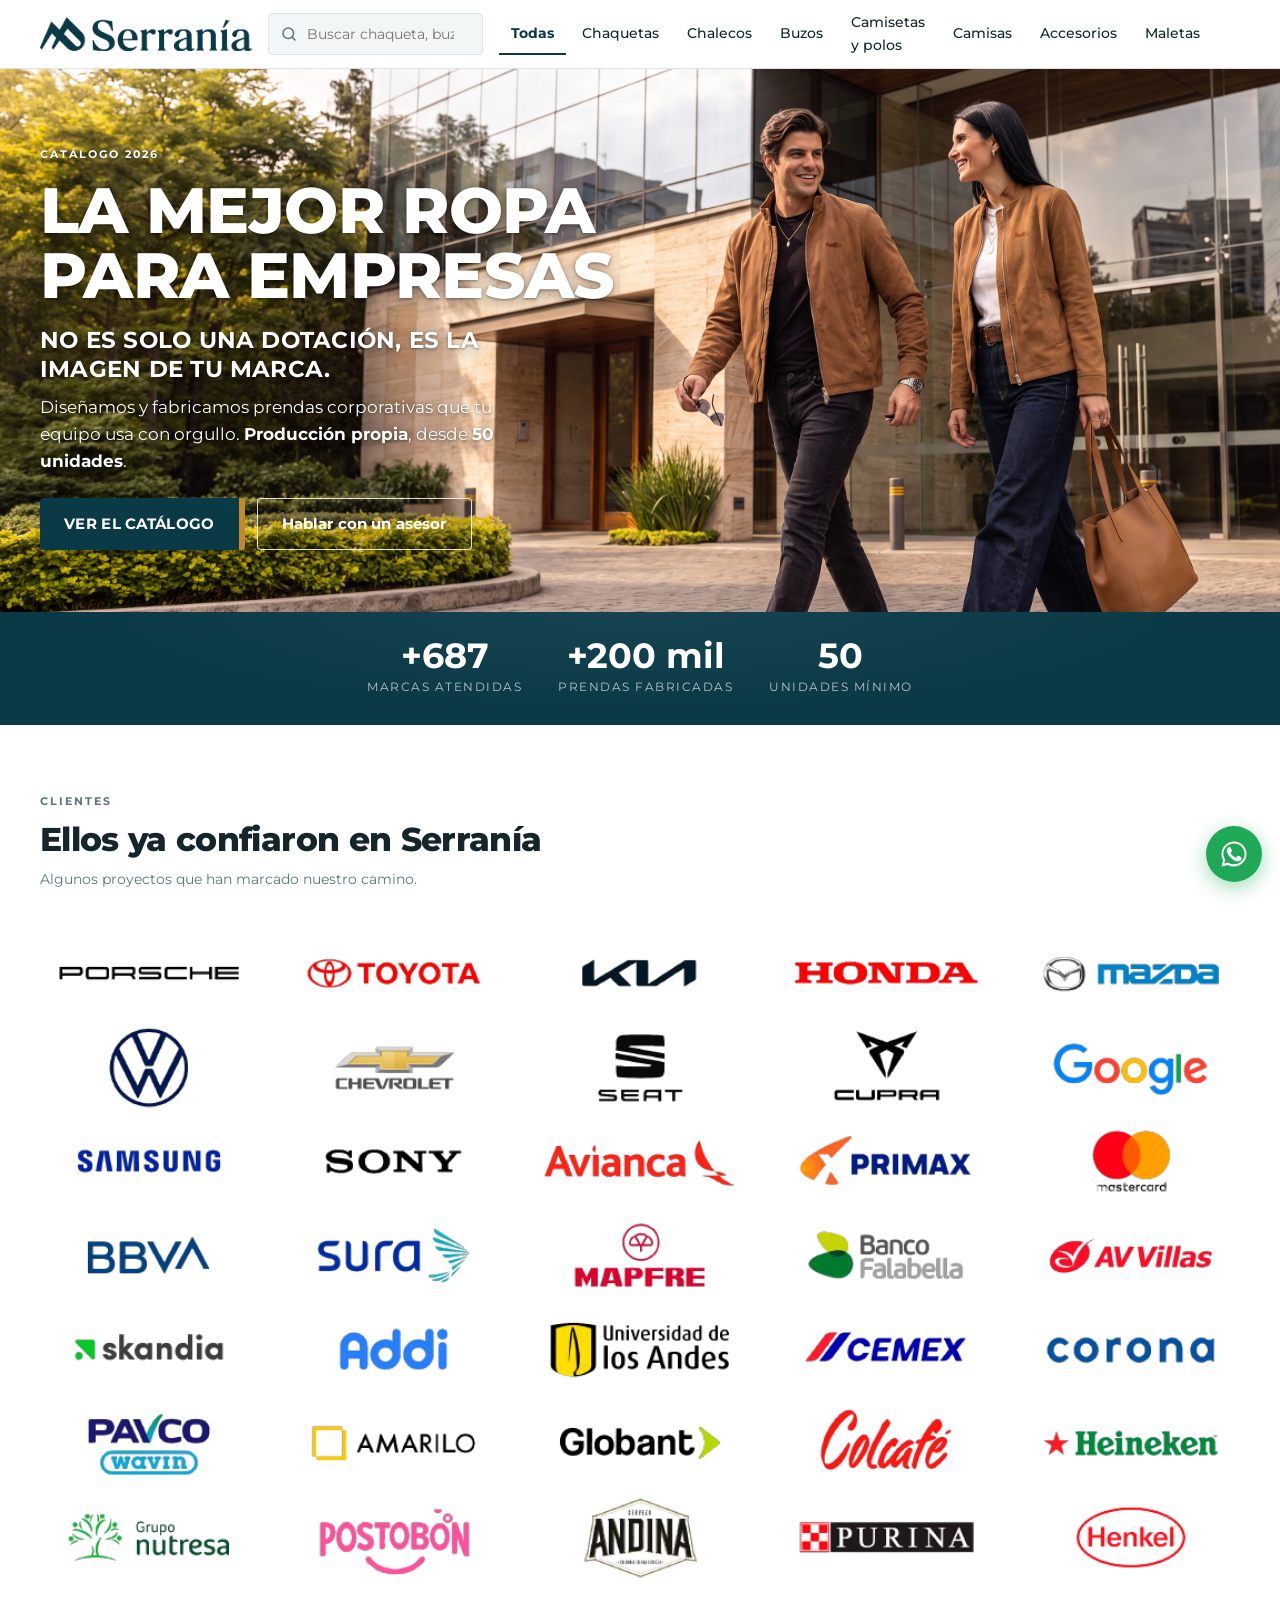
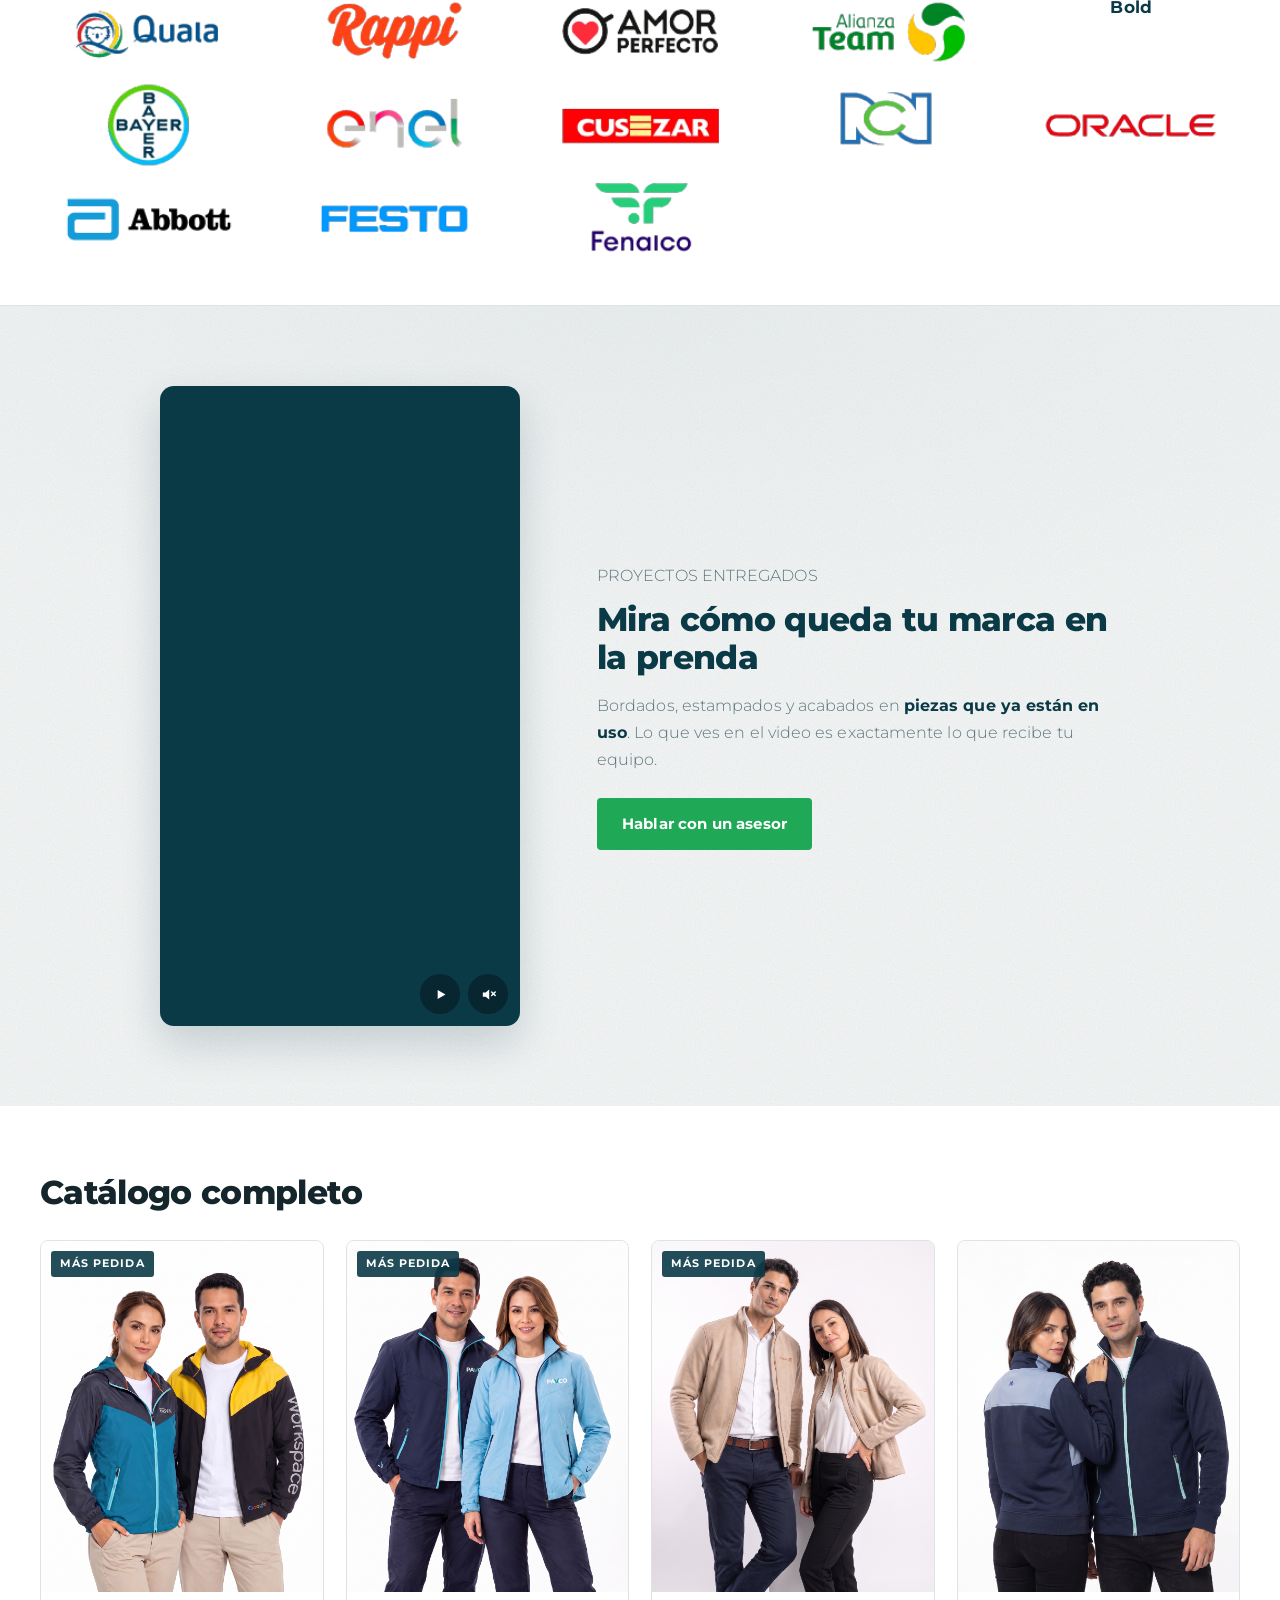
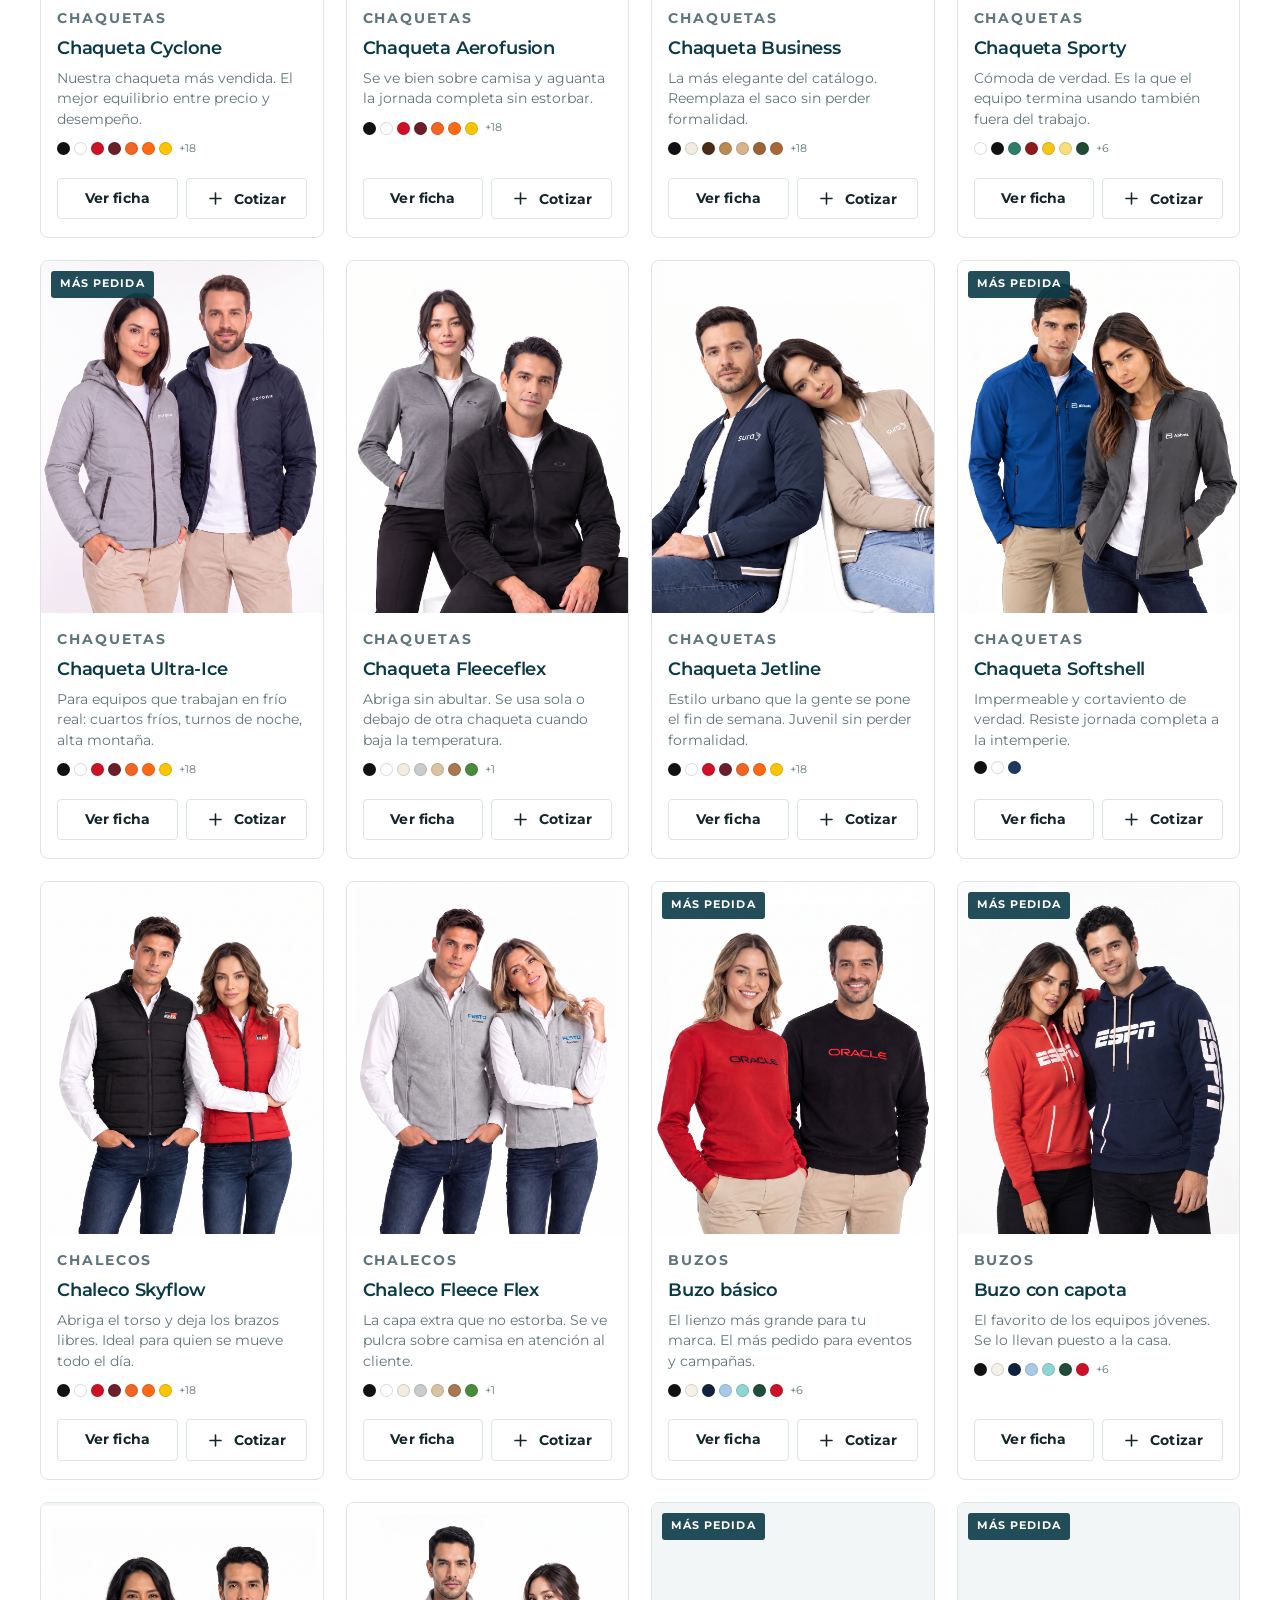
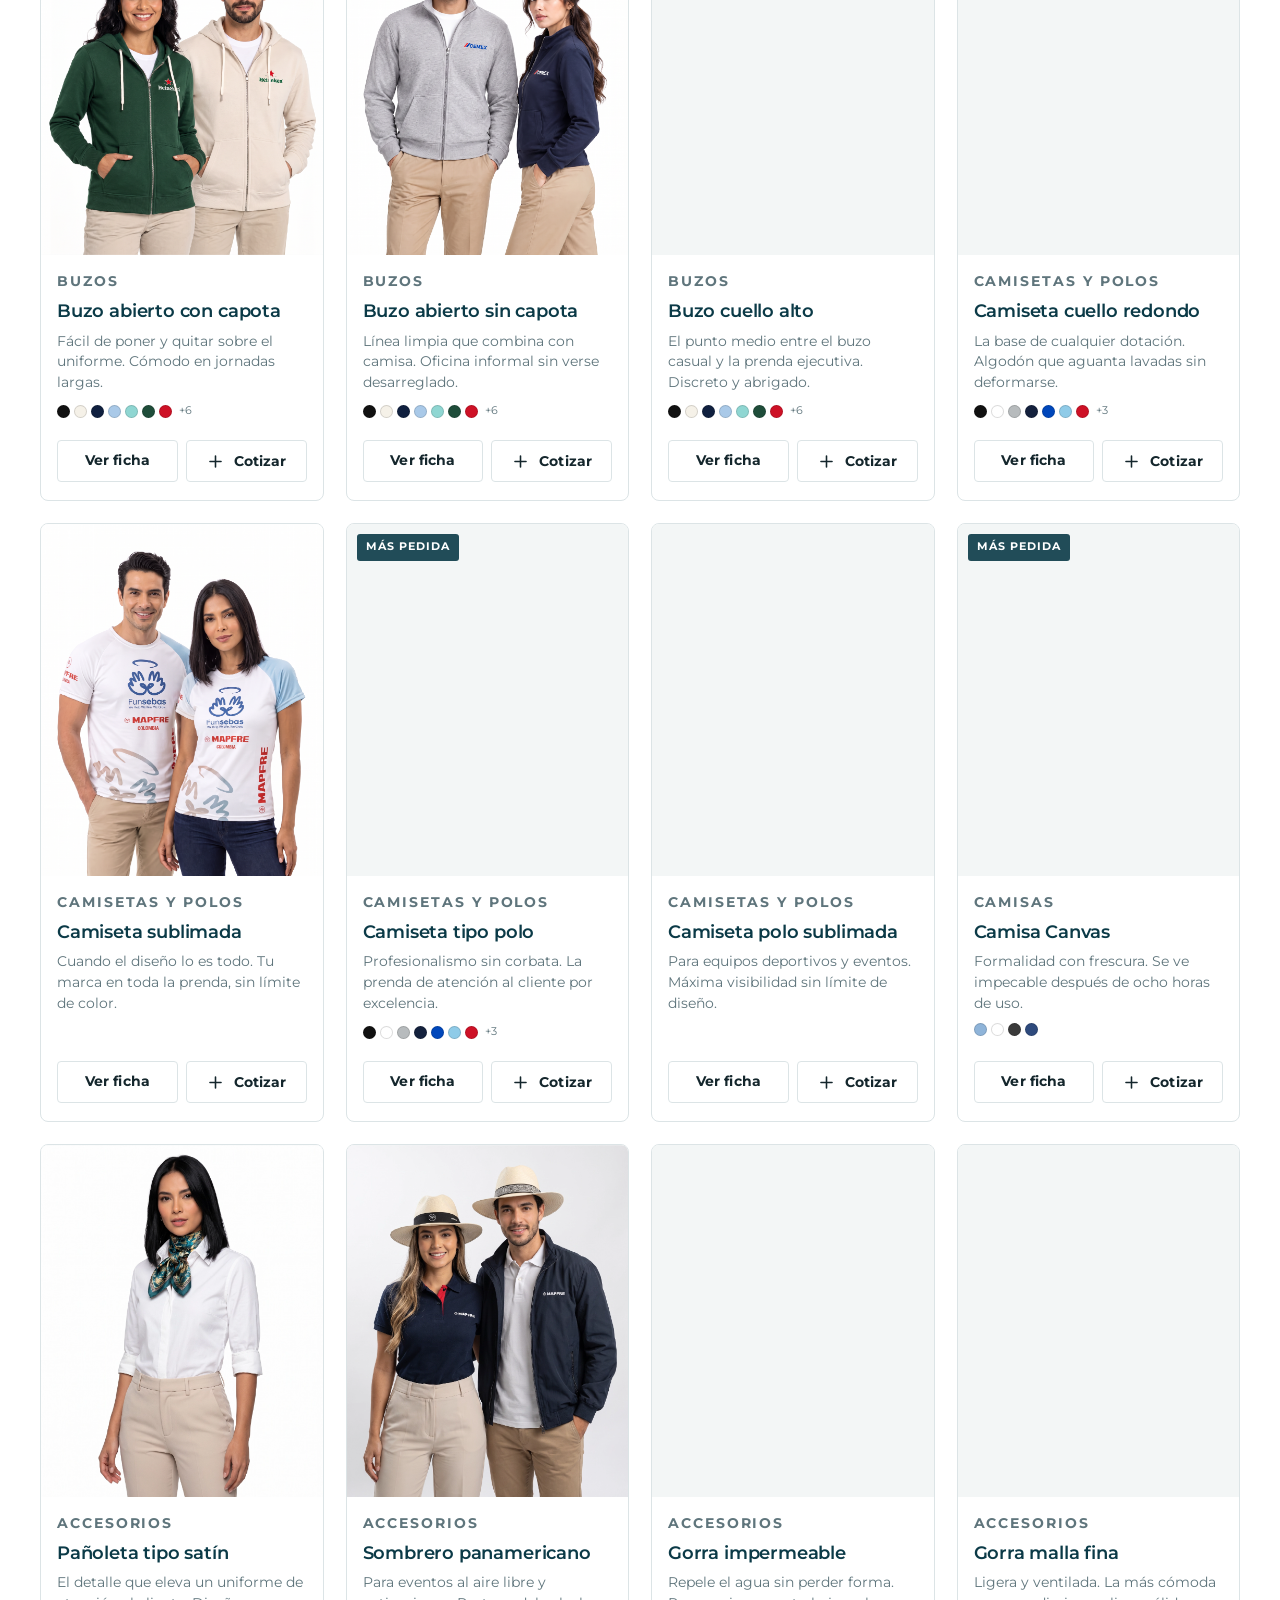
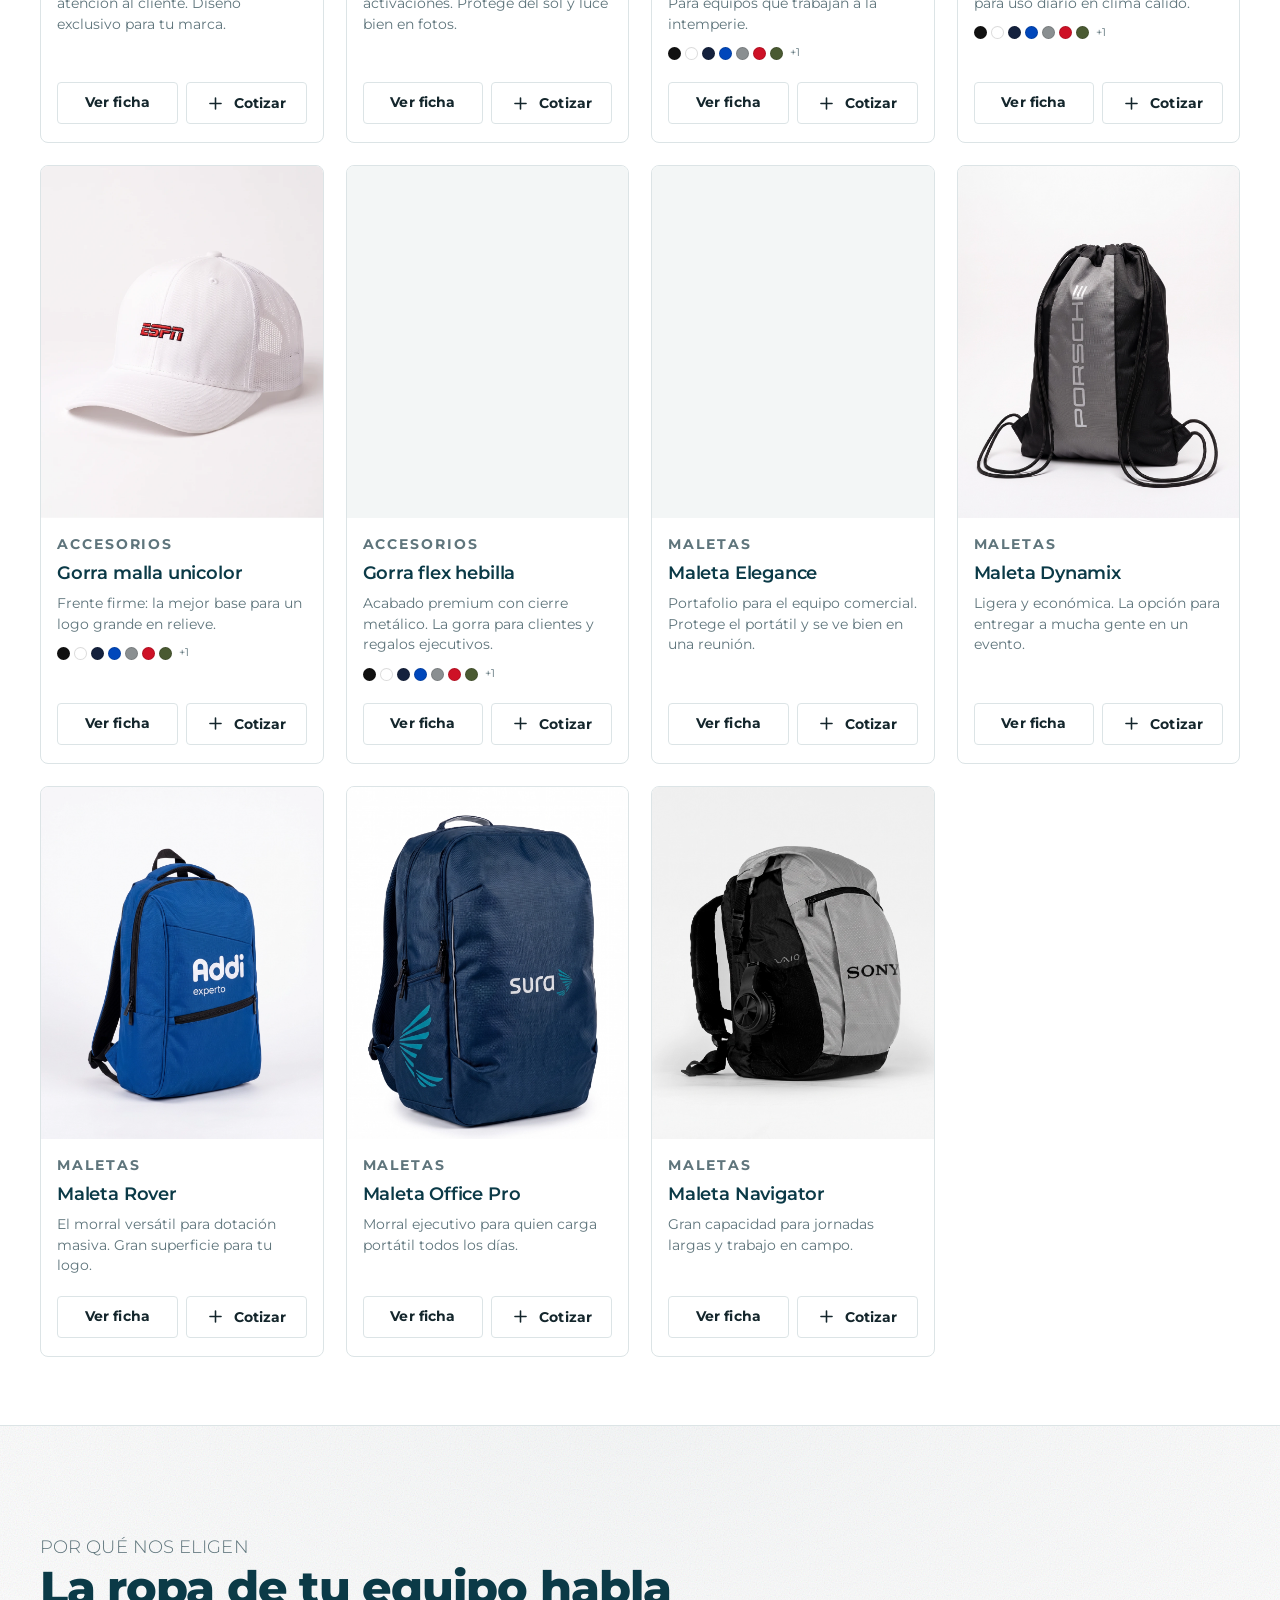
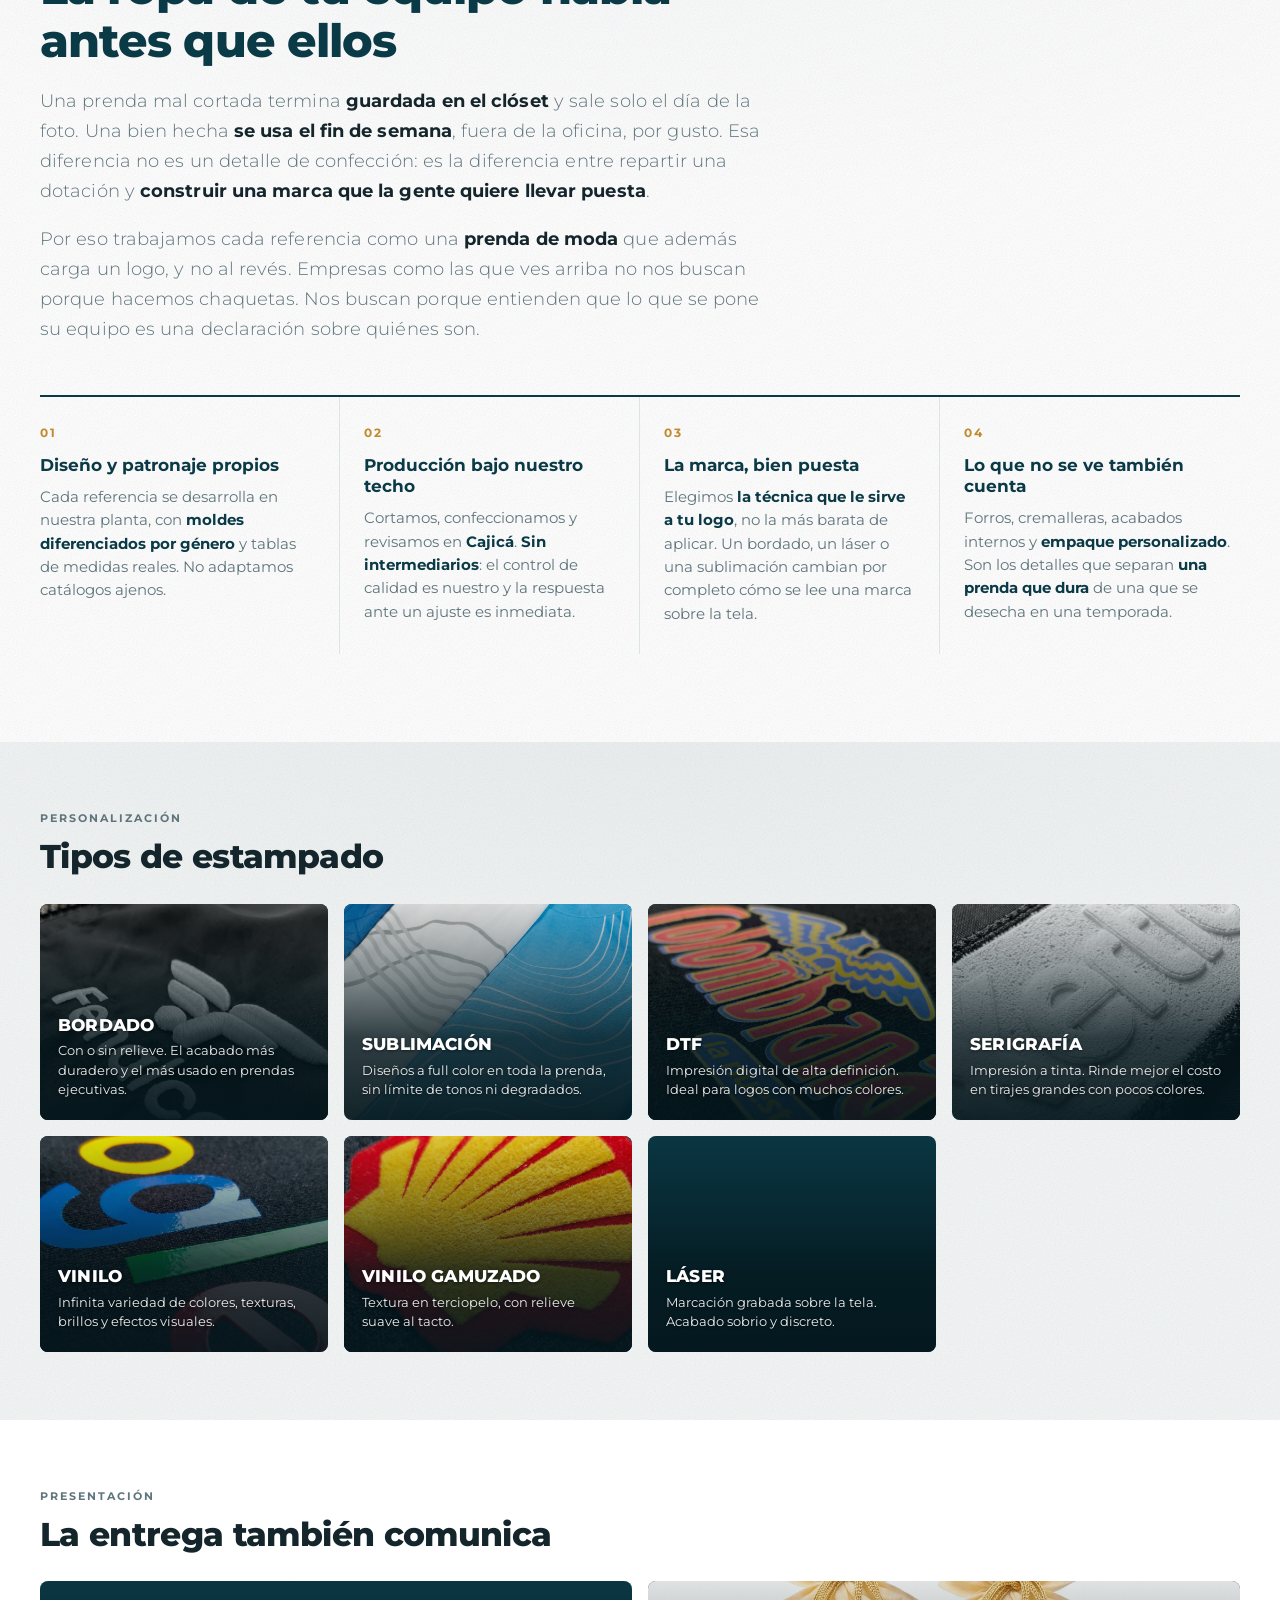
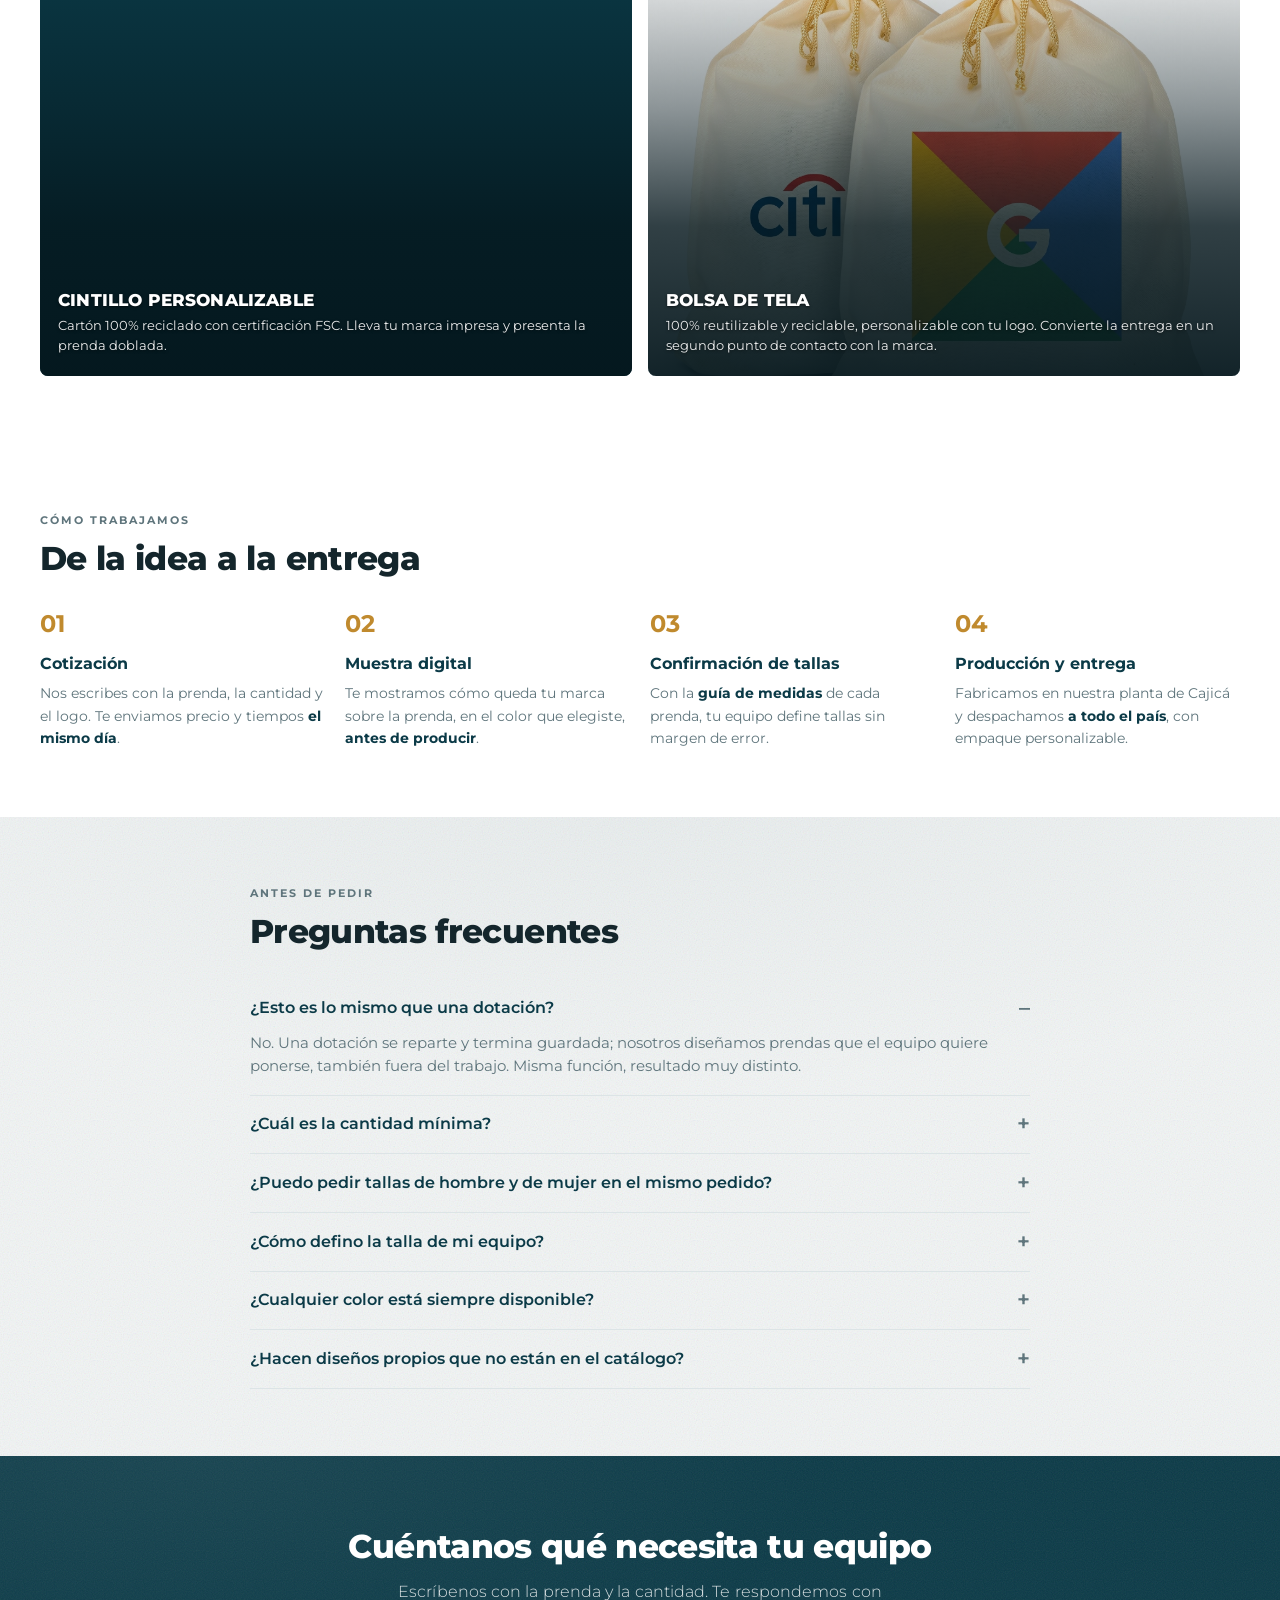
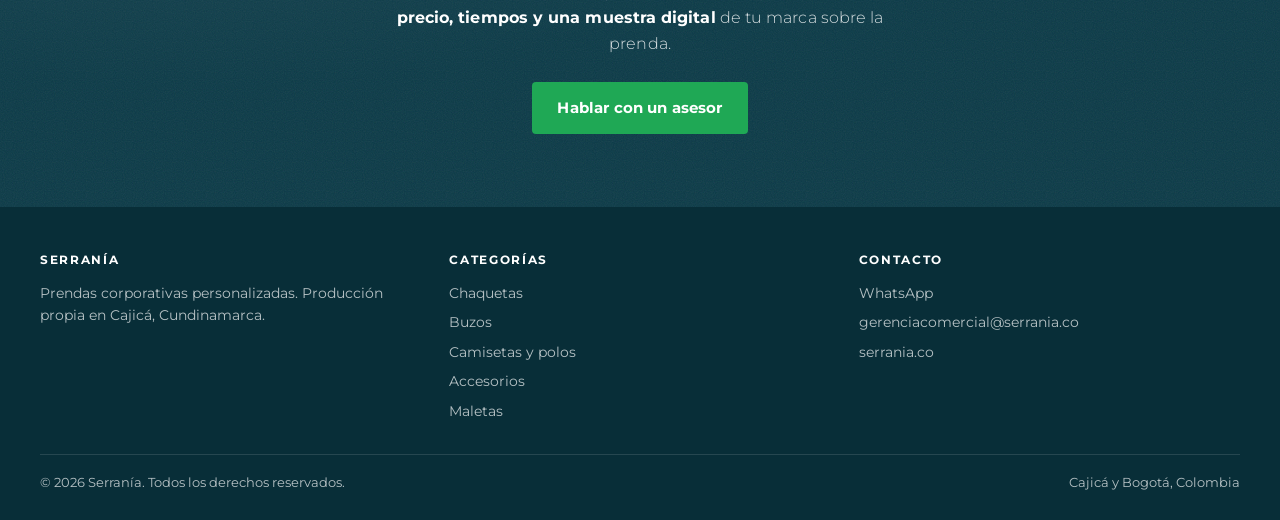
==== index.html @ 352502e7 "Update index.html" ====
<!DOCTYPE html>
<html lang="es-CO">
<head>
<meta charset="utf-8">
<meta name="viewport" content="width=device-width, initial-scale=1">
<title>Ropa corporativa y dotación empresarial personalizada | Serranía</title>
<meta name="description" content="Fabricamos chaquetas, buzos, camisetas, camisas y accesorios corporativos personalizados con el logo de tu empresa. Desde 50 unidades. Bogotá y Cajicá, Colombia.">
<link rel="canonical" href="https://serrania.co/">

<meta property="og:type" content="website">
<meta property="og:title" content="Prendas corporativas personalizadas | Serranía">
<meta property="og:description" content="Chaquetas, buzos, camisetas y accesorios con tu logo. Desde 50 unidades.">
<meta property="og:locale" content="es_CO">
<meta property="og:url" content="https://serrania.co/">

<meta name="theme-color" content="#0B3A47">
<link rel="preload" href="css/estilos.css" as="style">
<link rel="stylesheet" href="css/estilos.css">
</head>
<body>

<a href="#catalogo" class="solo-lectores">Saltar al catálogo</a>

<!-- ================= CABECERA ================= -->
<header class="cabecera">
  <div class="contenedor cabecera-fila">
    <a class="logo" href="https://serrania.co/pages/prendas-personalizadas-para-empresas" aria-label="Serranía, inicio">
      <img src="img/logo.png" alt="Serranía" width="100" height="34">
    </a>

    <div class="buscador">
      <svg viewBox="0 0 24 24" fill="none" stroke="currentColor" stroke-width="2" stroke-linecap="round" aria-hidden="true"><circle cx="11" cy="11" r="7"/><path d="m20 20-3.5-3.5"/></svg>
      <label for="buscar" class="solo-lectores">Buscar una prenda</label>
      <input type="search" id="buscar" placeholder="Buscar chaqueta, buzo, gorra…" autocomplete="off">
      <div class="sugerencias oculto" id="sugerencias" role="listbox"></div>
    </div>

    <nav class="nav" id="nav" aria-label="Categorías"></nav>

    <div class="acciones">
      <button type="button" class="btn-icono btn-menu" id="btn-menu" aria-label="Abrir menú" aria-expanded="false">
        <svg viewBox="0 0 24 24" fill="none" stroke="currentColor" stroke-width="2" stroke-linecap="round" aria-hidden="true"><path d="M4 7h16M4 12h16M4 17h16"/></svg>
      </button>
    </div>
  </div>
</header>

<!-- ================= PORTADA ================= -->
<!-- La foto se muestra completa (sin recorte ni degradado) y el texto va encima.
     Computador: img/hero.jpg (horizontal)  ·  Celular: img/hero-movil.jpg (vertical) -->
<section class="portada">
  <div class="portada-marco">
    <picture class="portada-fondo">
      <source media="(min-width: 760px)" srcset="img/hero.jpg" width="1920" height="1080">
      <img src="img/hero-movil.jpg" alt="Equipo usando chaquetas corporativas Serranía" width="900" height="1200" fetchpriority="high" onerror="this.style.visibility='hidden'">
    </picture>

    <div class="portada-capa">
      <div class="contenedor portada-texto">
        <p class="rotulo">Catálogo 2026</p>
        <h1 class="display">La mejor ropa<br>para empresas</h1>
        <p class="portada-gancho">No es solo una dotación, es la imagen de tu marca.</p>
        <p>Diseñamos y fabricamos prendas corporativas que tu equipo usa con orgullo. <strong>Producción propia</strong>, desde <strong>50 unidades</strong>.</p>
        <div class="portada-botones">
          <a class="btn btn-claro" href="#catalogo">Ver el catálogo</a>
          <a class="btn btn-linea-claro" id="wa-portada" href="#" target="_blank" rel="noopener">Hablar con un asesor</a>
        </div>
      </div>
    </div>
  </div>

  <div class="portada-cifras">
    <div class="contenedor">
      <div class="cifras">
        <div class="cifra"><strong>+687</strong><span>Marcas atendidas</span></div>
        <div class="cifra"><strong>+200 mil</strong><span>Prendas fabricadas</span></div>
        <div class="cifra"><strong>50</strong><span>Unidades mínimo</span></div>
      </div>
    </div>
  </div>
</section>


<!-- ================= REJILLA ================= -->
<!-- ================= MARCAS CLIENTE ================= -->
<section class="marcas-rejilla" id="marcas-rejilla" aria-label="Marcas que han confiado en Serranía"></section>

<!-- ================= VIDEO DE PROYECTOS ================= -->
<section class="video-seccion">
  <div class="contenedor video-caja">
    <div class="video-marco">
      <video id="video-proyectos" muted loop playsinline preload="metadata"
             poster="img/video-portada.webp"
             aria-label="Proyectos entregados por Serranía">
        <source src="img/video.mp4" type="video/mp4">
      </video>
      <div class="video-mando" id="video-mando"></div>
    </div>
    <div class="video-texto">
      <p class="rotulo">Proyectos entregados</p>
      <h2 class="display">Mira cómo queda tu marca en la prenda</h2>
      <p>Bordados, estampados y acabados en <strong>piezas que ya están en uso</strong>. Lo que ves en el video es exactamente lo que recibe tu equipo.</p>
      <a class="btn btn-primario" id="wa-video" href="#" target="_blank" rel="noopener">Hablar con un asesor</a>
    </div>
  </div>
</section>

<section class="seccion" id="catalogo">
  <div class="contenedor">
    <div class="seccion-cabeza">
      <h2 class="display" id="titulo-catalogo">Catálogo completo</h2>
    </div>
    <div class="rejilla" id="rejilla"></div>
  </div>
</section>

<!-- ================= POR QUÉ NOS ELIGEN ================= -->
<section class="manifiesto">
  <div class="contenedor">
    <div class="manifiesto-intro">
      <p class="rotulo">Por qué nos eligen</p>
      <h2 class="display">La ropa de tu equipo habla antes que ellos</h2>
      <p>Una prenda mal cortada termina <strong>guardada en el clóset</strong> y sale solo el día de la foto. Una bien hecha <strong>se usa el fin de semana</strong>, fuera de la oficina, por gusto. Esa diferencia no es un detalle de confección: es la diferencia entre repartir una dotación y <strong>construir una marca que la gente quiere llevar puesta</strong>.</p>
      <p>Por eso trabajamos cada referencia como una <strong>prenda de moda</strong> que además carga un logo, y no al revés. Empresas como las que ves arriba no nos buscan porque hacemos chaquetas. Nos buscan porque entienden que lo que se pone su equipo es una declaración sobre quiénes son.</p>
    </div>

    <div class="pilares">
      <div class="pilar">
        <span class="pilar-numero">01</span>
        <h3>Diseño y patronaje propios</h3>
        <p>Cada referencia se desarrolla en nuestra planta, con <strong>moldes diferenciados por género</strong> y tablas de medidas reales. No adaptamos catálogos ajenos.</p>
      </div>
      <div class="pilar">
        <span class="pilar-numero">02</span>
        <h3>Producción bajo nuestro techo</h3>
        <p>Cortamos, confeccionamos y revisamos en <strong>Cajicá</strong>. <strong>Sin intermediarios</strong>: el control de calidad es nuestro y la respuesta ante un ajuste es inmediata.</p>
      </div>
      <div class="pilar">
        <span class="pilar-numero">03</span>
        <h3>La marca, bien puesta</h3>
        <p>Elegimos <strong>la técnica que le sirve a tu logo</strong>, no la más barata de aplicar. Un bordado, un láser o una sublimación cambian por completo cómo se lee una marca sobre la tela.</p>
      </div>
      <div class="pilar">
        <span class="pilar-numero">04</span>
        <h3>Lo que no se ve también cuenta</h3>
        <p>Forros, cremalleras, acabados internos y <strong>empaque personalizado</strong>. Son los detalles que separan <strong>una prenda que dura</strong> de una que se desecha en una temporada.</p>
      </div>
    </div>
  </div>
</section>

<!-- ================= TIPOS DE ESTAMPADO ================= -->
<section class="seccion seccion-niebla">
  <div class="contenedor">
    <div class="seccion-cabeza">
      <div>
        <p class="rotulo">Personalización</p>
        <h2 class="display">Tipos de estampado</h2>
      </div>
    </div>
    <div class="medios" id="estampados"></div>
  </div>
</section>

<!-- ================= EMPAQUE ================= -->
<section class="seccion">
  <div class="contenedor">
    <div class="seccion-cabeza">
      <div>
        <p class="rotulo">Presentación</p>
        <h2 class="display">La entrega también comunica</h2>
      </div>
    </div>
    <div class="medios medios-dos" id="empaque"></div>
  </div>
</section>

<!-- ================= PROCESO ================= -->
<section class="seccion">
  <div class="contenedor">
    <div class="seccion-cabeza">
      <div>
        <p class="rotulo">Cómo trabajamos</p>
        <h2 class="display">De la idea a la entrega</h2>
      </div>
    </div>
    <div class="pasos">
      <div class="paso"><strong>Cotización</strong><p>Nos escribes con la prenda, la cantidad y el logo. Te enviamos precio y tiempos <strong>el mismo día</strong>.</p></div>
      <div class="paso"><strong>Muestra digital</strong><p>Te mostramos cómo queda tu marca sobre la prenda, en el color que elegiste, <strong>antes de producir</strong>.</p></div>
      <div class="paso"><strong>Confirmación de tallas</strong><p>Con la <strong>guía de medidas</strong> de cada prenda, tu equipo define tallas sin margen de error.</p></div>
      <div class="paso"><strong>Producción y entrega</strong><p>Fabricamos en nuestra planta de Cajicá y despachamos <strong>a todo el país</strong>, con empaque personalizable.</p></div>
    </div>
  </div>
</section>

<!-- ================= PREGUNTAS ================= -->
<section class="seccion seccion-niebla">
  <div class="contenedor" style="max-width:820px">
    <div class="seccion-cabeza">
      <div>
        <p class="rotulo">Antes de pedir</p>
        <h2 class="display">Preguntas frecuentes</h2>
      </div>
    </div>
    <div class="faq">
      <details open>
        <summary>¿Esto es lo mismo que una dotación?</summary>
        <p>No. Una dotación se reparte y termina guardada; nosotros diseñamos prendas que el equipo quiere ponerse, también fuera del trabajo. Misma función, resultado muy distinto.</p>
      </details>
      <details>
        <summary>¿Cuál es la cantidad mínima?</summary>
        <p><strong>50 unidades</strong> por referencia en la mayoría de prendas. La pañoleta tipo satín parte desde <strong>200 unidades</strong>. Puedes combinar tallas y colores dentro del mismo pedido.</p>
      </details>
      <details>
        <summary>¿Puedo pedir tallas de hombre y de mujer en el mismo pedido?</summary>
        <p>Sí. Varias referencias tienen molde diferenciado por género y en la ficha de cada prenda encuentras las dos tablas de medidas.</p>
      </details>
      <details>
        <summary>¿Cómo defino la talla de mi equipo?</summary>
        <p>Cada ficha trae la guía de medidas con el dibujo de referencia. Se mide una prenda que ya se tenga, extendida sobre una superficie plana. Las medidas pueden variar hasta 2 cm.</p>
      </details>
      <details>
        <summary>¿Cualquier color está siempre disponible?</summary>
        <p>Los colores que ves en cada ficha están sujetos a disponibilidad de telas en inventario. Al cotizar confirmamos existencias antes de cerrar el pedido.</p>
      </details>
      <details>
        <summary>¿Hacen diseños propios que no están en el catálogo?</summary>
        <p>Sí. Trabajamos sobre diseño propio del cliente o adaptamos una referencia existente. Escríbenos con la idea o con una foto de referencia.</p>
      </details>
    </div>
  </div>
</section>

<!-- ================= CIERRE ================= -->
<section class="franja">
  <div class="contenedor">
    <h2 class="display">Cuéntanos qué necesita tu equipo</h2>
    <p>Escríbenos con la prenda y la cantidad. Te respondemos con <strong>precio, tiempos y una muestra digital</strong> de tu marca sobre la prenda.</p>
    <a class="btn btn-primario" id="wa-cierre" href="#" target="_blank" rel="noopener">Hablar con un asesor</a>
  </div>
</section>

<!-- ================= PIE ================= -->
<footer class="pie">
  <div class="contenedor">
    <div class="pie-rejilla">
      <div>
        <h4>Serranía</h4>
        <p style="margin:0">Prendas corporativas personalizadas. Producción propia en Cajicá, Cundinamarca.</p>
      </div>
      <div>
        <h4>Categorías</h4>
        <ul>
          <li><a href="index.html?categoria=chaquetas">Chaquetas</a></li>
          <li><a href="index.html?categoria=buzos">Buzos</a></li>
          <li><a href="index.html?categoria=camisetas">Camisetas y polos</a></li>
          <li><a href="index.html?categoria=accesorios">Accesorios</a></li>
          <li><a href="index.html?categoria=maletas">Maletas</a></li>
        </ul>
      </div>
      <div>
        <h4>Contacto</h4>
        <ul>
          <li><a id="wa-pie" href="#" target="_blank" rel="noopener">WhatsApp</a></li>
          <li><a id="correo-pie" href="#">Correo</a></li>
          <li><a href="https://serrania.co" target="_blank" rel="noopener">serrania.co</a></li>
        </ul>
      </div>
    </div>
    <div class="pie-abajo">
      <span>© <span id="ano"></span> Serranía. Todos los derechos reservados.</span>
      <span>Cajicá y Bogotá, Colombia</span>
    </div>
  </div>
</footer>

<!-- Bandeja de cotización y botón flotante -->
<div class="bandeja" id="bandeja" aria-live="polite"></div>
<a class="flotante" id="wa-flotante" href="#" target="_blank" rel="noopener" aria-label="Escribir por WhatsApp">
  <svg viewBox="0 0 24 24" fill="currentColor" aria-hidden="true"><path d="M17.5 14.4c-.3-.2-1.7-.9-2-1-.3-.1-.5-.1-.7.1-.2.3-.7 1-.9 1.2-.2.2-.3.2-.6.1-.3-.2-1.2-.5-2.3-1.4-.9-.8-1.4-1.7-1.6-2-.2-.3 0-.5.1-.6l.5-.5c.1-.2.2-.3.3-.5 0-.2 0-.4 0-.5 0-.2-.7-1.6-.9-2.2-.2-.6-.5-.5-.7-.5h-.6c-.2 0-.5.1-.8.4-.3.3-1 1-1 2.5s1.1 2.9 1.2 3.1c.1.2 2.1 3.2 5 4.5.7.3 1.2.5 1.7.6.7.2 1.3.2 1.8.1.6-.1 1.7-.7 1.9-1.4.2-.7.2-1.2.2-1.4-.1-.1-.3-.2-.6-.3z"/><path d="M12 2C6.5 2 2 6.5 2 12c0 1.8.5 3.4 1.3 4.9L2 22l5.2-1.3c1.4.8 3 1.2 4.8 1.2 5.5 0 10-4.5 10-10S17.5 2 12 2zm0 18.2c-1.6 0-3.1-.4-4.4-1.2l-.3-.2-3.1.8.8-3-.2-.3c-.8-1.3-1.3-2.9-1.3-4.5C3.5 7.3 7.3 3.5 12 3.5S20.5 7.3 20.5 12 16.7 20.2 12 20.2z"/></svg>
</a>

<script src="js/config.js"></script>
<script src="js/datos-colores.js"></script>
<script src="js/datos-tallas.js"></script>
<script src="js/datos-productos.js"></script>
<script src="js/datos-marcas.js"></script>
<script src="js/comunes.js"></script>
<script src="js/catalogo.js"></script>
<script>
  document.addEventListener("DOMContentLoaded", function(){
    document.getElementById("ano").textContent = new Date().getFullYear();
    montarMarcas();
    montarVideo();
    montarEstampados();
    montarEmpaque();
    ["wa-portada","wa-cierre","wa-pie","wa-video"].forEach(function(id){
      var el = document.getElementById(id);
      if (el) el.href = waGeneral();
    });
    var c = document.getElementById("correo-pie");
    if (c){ c.href = "mailto:" + CONFIG.correo; c.textContent = CONFIG.correo; }
  });
</script>

<script type="application/ld+json">
{
  "@context":"https://schema.org",
  "@type":"Organization",
  "name":"Serranía",
  "url":"https://serrania.co",
  "description":"Fabricación de prendas corporativas personalizadas para empresas.",
  "address":{"@type":"PostalAddress","addressLocality":"Cajicá","addressRegion":"Cundinamarca","addressCountry":"CO"}
}
</script>
</body>
</html>
---- css/estilos.css ----
@import url('https://fonts.googleapis.com/css2?family=Montserrat:wght@300;400;500;600;700;800&display=swap');

/* ==========================================================================
   SERRANÍA — Catálogo de prendas corporativas
   Paleta y tipografía derivadas de la identidad de marca.
   ========================================================================== */

:root{
  --tinta:      #0B3A47;   /* azul petróleo del logo */
  --tinta-alta: #0F4E5E;
  --texto:      #14262C;
  --suave:      #5F757C;
  --linea:      #DCE4E6;
  --niebla:     #F3F6F6;
  --papel:      #FFFFFF;
  --acento:     #C08A2E;   /* dorado, uso mínimo */
  --whatsapp:   #1FA855;

  --radio:   4px;
  --radio-g: 8px;
  --ancho:   1240px;

  --sans: "Montserrat", "Helvetica Neue", Arial, sans-serif;
  --display: "Montserrat", "Helvetica Neue", Arial, sans-serif;

  --sombra: 0 1px 2px rgba(11,58,71,.06), 0 8px 24px rgba(11,58,71,.06);

  /* SOMBRA DE LOS TEXTOS DEL BANNER PRINCIPAL
     Para más sombra, sube los números después de rgba(0,0,0, …)
     (van de 0 a 1; .60 es más oscuro que .40).
     Para menos, bájalos. */
  --sombra-texto-banner: 0 1px 3px rgba(0,0,0,.40), 0 3px 16px rgba(0,0,0,.35);
}

*, *::before, *::after { box-sizing: border-box; }

/* El encabezado queda fijo arriba; sin este margen, al saltar a una sección
   su título quedaba escondido detrás de la barra */
html { scroll-behavior: smooth; scroll-padding-top: 78px; }
@media (prefers-reduced-motion: reduce){
  html { scroll-behavior: auto; }
  *, *::before, *::after { animation-duration:.01ms !important; transition-duration:.01ms !important; }
}

body{
  margin:0;
  font-family: var(--sans);
  font-size: 16px;
  line-height: 1.6;
  color: var(--texto);
  background: var(--papel);
  -webkit-font-smoothing: antialiased;
}

img { max-width:100%; display:block; }
a   { color: inherit; text-decoration: none; }

:focus-visible{
  outline: 3px solid var(--acento);
  outline-offset: 2px;
}

.contenedor{ width:100%; max-width: var(--ancho); margin:0 auto; padding:0 20px; }

.oculto{ display:none !important; }

.solo-lectores{
  position:absolute; width:1px; height:1px; overflow:hidden;
  clip:rect(0 0 0 0); white-space:nowrap;
}

/* ---------- Tipografía de títulos ---------- */
.display{
  font-family: var(--display);
  font-weight: 800;
  text-transform: none;
  letter-spacing: -0.02em;
  line-height: 1.14;
  margin: 0;
  -webkit-text-stroke: 0;
}
h1.display{ font-size: clamp(1.9rem, 5.2vw, 3.3rem); }
h2.display{ font-size: clamp(1.4rem, 3.1vw, 2.05rem); }
h3.display{ font-size: 1.05rem; font-weight: 700; letter-spacing: -0.01em; }

/* Texto corrido: regular; la palabra clave en negrilla y en azul de marca */
p{ font-weight: 400; }
p strong, li strong{ font-weight: 700; color: var(--tinta); }

.rotulo{
  font-size:.7rem; font-weight:700; text-transform:uppercase;
  letter-spacing:.18em; color: var(--suave); margin:0 0 10px;
}

/* ==========================================================================
   ENCABEZADO
   ========================================================================== */
.cabecera{
  position: sticky; top:0; z-index: 60;
  background: var(--papel);
  border-bottom: 1px solid var(--linea);
}
.cabecera-fila{
  display:flex; align-items:center; gap:16px;
  height: 68px;
}
.logo{ display:flex; align-items:center; gap:9px; flex:0 0 auto; }
.logo svg{ width:30px; height:auto; }
/* Logo en imagen. Ajusta la altura si tu PNG se ve muy grande o muy pequeño. */
.logo img{ height:34px; width:auto; }
.logo-texto{
  font-family: Georgia, "Times New Roman", serif;
  font-size:1.35rem; color: var(--tinta); letter-spacing:.01em;
}

.nav{ margin-left:auto; display:flex; align-items:center; gap:4px; }
.nav a{
  padding:9px 12px; border-radius: var(--radio);
  font-size:.9rem; color: var(--texto);
}
.nav a:hover{ background: var(--niebla); }
.nav a.activo{ color: var(--tinta); font-weight:700; box-shadow: inset 0 -2px 0 var(--tinta); border-radius:0; }

.acciones{ display:flex; align-items:center; gap:8px; margin-left:12px; }

.btn-icono{
  width:42px; height:42px; display:grid; place-items:center;
  border:1px solid var(--linea); border-radius: var(--radio);
  background: var(--papel); cursor:pointer; color: var(--tinta);
}
.btn-icono:hover{ background: var(--niebla); }
.btn-menu{ display:none; }

/* Buscador */
.buscador{ position:relative; flex:1 1 260px; max-width:340px; }
.buscador input{
  width:100%; height:42px; padding:0 14px 0 38px;
  border:1px solid var(--linea); border-radius: var(--radio);
  font-family:inherit; font-size:.9rem; background: var(--niebla); color:var(--texto);
}
.buscador input:focus{ background: var(--papel); border-color: var(--tinta); outline:none; }
.buscador svg{ position:absolute; left:12px; top:12px; width:18px; height:18px; color: var(--suave); }

.sugerencias{
  position:absolute; top:48px; left:0; right:0; z-index:80;
  background: var(--papel); border:1px solid var(--linea);
  border-radius: var(--radio-g); box-shadow: var(--sombra);
  max-height:340px; overflow:auto;
}
.sugerencias a{ display:block; padding:11px 14px; border-bottom:1px solid var(--niebla); font-size:.9rem; }
.sugerencias a:last-child{ border-bottom:0; }
.sugerencias a:hover, .sugerencias a:focus{ background: var(--niebla); }
.sugerencias span{ display:block; font-size:.75rem; color: var(--suave); }
.sugerencias .vacio{ padding:16px 14px; font-size:.9rem; color: var(--suave); }


/* ==========================================================================
   PORTADA (HERO)
   La foto va completa, sin recortes y sin degradados: el alto del banner
   lo define la propia imagen. El texto va encima, arriba a la derecha.
   Computador: img/hero.jpg  ·  Celular: img/hero-movil.jpg
   ========================================================================== */
.portada{ background: var(--tinta); color:#fff; }

.portada-marco{
  display: grid;                 /* foto y texto comparten la misma celda */
  position: relative;
  background: var(--tinta);      /* color de respaldo si falta la foto */
}
.portada-fondo,
.portada-capa{ grid-area: 1 / 1; }

.portada-fondo{ display:block; min-height: 420px; }
.portada-fondo img{
  width: 100%; height: 100%;
  object-fit: cover;             /* solo actúa si el texto es más alto que la foto */
  display: block;
}

.portada-capa{
  position: relative; z-index: 1;
  display: flex; align-items: flex-start;
  padding: clamp(40px, 6vw, 88px) 0 clamp(32px, 4vw, 56px);
}
.portada-texto{
  display: flex; flex-direction: column; align-items: flex-start;
  text-align: left;
}

/* Sombra en las letras para que se lean sobre la foto (sin capa oscura) */
.portada h1,
.portada .rotulo,
.portada-gancho,
.portada-texto p{ text-shadow: var(--sombra-texto-banner); }

.portada .rotulo{ color:#fff; margin-bottom: 14px; }

.portada h1{
  font-family: "Montserrat", var(--sans);
  font-weight: 800;
  text-transform: uppercase;
  letter-spacing: -0.01em;
  line-height: 1.02;
  font-size: clamp(2.2rem, 5vw, 4.4rem);
  max-width: none;
  color:#fff;
}
.portada-gancho{
  font-family: "Montserrat", var(--sans);
  font-size: clamp(1rem, 1.9vw, 1.45rem);
  font-weight: 700;
  text-transform: uppercase;
  letter-spacing: .01em;
  line-height: 1.25;
  max-width: 30ch;
  margin: 18px 0 10px;
  color:#fff;
}
.portada-texto p:not(.rotulo):not(.portada-gancho){
  max-width: 44ch; margin: 0 0 24px;
  font-size: clamp(.95rem, 1.3vw, 1.08rem);
  color:#fff;
}
.portada-botones{ display:flex; flex-wrap:wrap; gap:12px; justify-content:flex-start; }
/* Sobre la foto las palabras clave van en blanco, no en azul */
.portada-texto p strong{ color:#fff; }

/* Botón principal al estilo de la referencia: sólido con filo dorado */
.portada .btn-claro{
  background: var(--tinta); color:#fff;
  border: 0; border-right: 6px solid var(--acento);
  font-family: "Montserrat", var(--sans);
  text-transform: uppercase; letter-spacing: .02em;
  box-shadow: 0 6px 18px rgba(0,0,0,.28);
}
.portada .btn-claro:hover{ background: var(--tinta-alta); }
.portada .btn-linea-claro{
  border-color: rgba(255,255,255,.85); color:#fff;
  background: rgba(0,0,0,.18);
}

/* Cifras: franja propia debajo de la foto, para no tapar la imagen */
.portada-cifras{ background: var(--tinta); padding: 26px 0; }
.cifras{ display:flex; flex-wrap:wrap; gap:36px; justify-content:center; }
.cifra{ text-align:center; }
.cifra strong{
  display:block; font-family:var(--display);
  font-size:2.2rem; font-weight:700; line-height:1; color:#fff;
}
.cifra span{ font-size:.78rem; text-transform:uppercase; letter-spacing:.12em; color:rgba(255,255,255,.7); }

/* ---------- Celular: como la referencia, texto arriba a la derecha ---------- */
@media (max-width: 759px){
  .portada-fondo{ min-height: 0; }
  .portada-capa{ padding: 26px 0 20px; }
  .portada-texto{ align-items: flex-end; text-align: right; }
  .portada-botones{ justify-content: flex-end; }

  .portada .rotulo{ font-size: .6rem; margin-bottom: 6px; }
  .portada h1{ font-size: clamp(1.55rem, 7.4vw, 2.3rem); line-height: 1.04; }
  .portada-gancho{
    font-size: clamp(.68rem, 3.1vw, .85rem);
    line-height: 1.3; max-width: 32ch;
    margin: 8px 0 12px;
  }
  .portada .btn-claro{
    padding: 8px 14px; font-size: .74rem;
    border-right-width: 5px;
  }
  /* En celular solo título, frase y "Ver el catálogo".
     El asesor sigue disponible en el botón flotante de WhatsApp. */
  .portada-texto p:not(.rotulo):not(.portada-gancho),
  .portada .btn-linea-claro{ display:none; }

  .portada-cifras{ padding: 18px 0; }
  .cifras{
    display:grid; grid-template-columns: repeat(3, 1fr);
    gap: 10px; align-items: start;
  }
  .cifra{ display:flex; flex-direction:column; align-items:center; }
  .cifra strong{
    font-size: clamp(1.1rem, 5.2vw, 1.5rem);
    white-space: nowrap; margin-bottom: 5px;
  }
  .cifra span{
    display:block; font-size: .55rem; letter-spacing: .05em;
    line-height: 1.25; text-wrap: balance;
  }
}

/* ==========================================================================
   BOTONES
   ========================================================================== */
.btn{
  display:inline-flex; align-items:center; justify-content:center; gap:9px;
  padding: 13px 24px; border:1px solid transparent; border-radius: var(--radio);
  font-family:inherit; font-size:.94rem; font-weight:700; cursor:pointer;
  transition: background .15s ease, color .15s ease, border-color .15s ease;
  text-align:center;
}
.btn svg{ width:19px; height:19px; flex:none; }

.btn-primario{ background: var(--whatsapp); color:#fff; }
.btn-primario:hover{ background:#188744; }

.btn-oscuro{ background: var(--tinta); color:#fff; }
.btn-oscuro:hover{ background: var(--tinta-alta); }

.btn-claro{ background:#fff; color: var(--tinta); }
.btn-claro:hover{ background: var(--niebla); }

.btn-linea{ background:transparent; border-color: var(--linea); color: var(--texto); }
.btn-linea:hover{ border-color: var(--tinta); color: var(--tinta); }

.btn-linea-claro{ background:transparent; border-color: rgba(255,255,255,.42); color:#fff; }
.btn-linea-claro:hover{ background: rgba(255,255,255,.12); }

.btn-bloque{ width:100%; }
.btn-chico{ padding:9px 15px; font-size:.85rem; }

/* ==========================================================================
   SECCIONES Y FILTROS
   ========================================================================== */
.seccion{ padding: clamp(44px, 6vw, 68px) 0; }
.seccion-niebla{ background: var(--niebla); }

.seccion-cabeza{
  display:flex; align-items:flex-end; justify-content:space-between;
  gap:20px; flex-wrap:wrap; margin-bottom:28px;
}

/* Barra de filtros */
.filtros{
  position: sticky; top: 68px; z-index: 40;
  background: var(--papel); border-bottom:1px solid var(--linea);
  padding:14px 0;
}
.filtros-fila{ display:flex; align-items:center; gap:10px; flex-wrap:wrap; }
.filtros-grupo{ display:flex; gap:7px; flex-wrap:wrap; align-items:center; }
.filtros-etiqueta{
  font-size:.72rem; text-transform:uppercase; letter-spacing:.12em;
  color: var(--suave); font-weight:700; margin-right:2px;
}

.pastilla{
  padding:7px 14px; border:1px solid var(--linea); border-radius:100px;
  background: var(--papel); font-family:inherit; font-size:.85rem;
  color: var(--texto); cursor:pointer; white-space:nowrap;
}
.pastilla:hover{ border-color: var(--tinta); }
.pastilla[aria-pressed="true"]{ background: var(--tinta); border-color: var(--tinta); color:#fff; }

.conteo{ margin-left:auto; font-size:.85rem; color: var(--suave); }

/* ==========================================================================
   REJILLA DE PRODUCTOS
   ========================================================================== */
.rejilla{
  display:grid; gap: 22px;
  grid-template-columns: repeat(auto-fill, minmax(250px, 1fr));
}

.tarjeta{
  background: var(--papel);
  border:1px solid var(--linea); border-radius: var(--radio-g);
  overflow:hidden; display:flex; flex-direction:column;
  transition: box-shadow .18s ease, transform .18s ease;
}
.tarjeta:hover{ box-shadow: var(--sombra); transform: translateY(-2px); }

.tarjeta-foto{
  position:relative; aspect-ratio: 4/5; background: var(--niebla); overflow:hidden;
}
.tarjeta-foto img{ width:100%; height:100%; object-fit:cover; }
.tarjeta-foto .marcador{
  position:absolute; top:10px; left:10px;
  background: rgba(11,58,71,.9); color:#fff;
  font-size:.66rem; font-weight:700; text-transform:uppercase; letter-spacing:.1em;
  padding:5px 9px; border-radius:3px;
}

.tarjeta-cuerpo{ padding:16px 16px 18px; display:flex; flex-direction:column; flex:1; gap:8px; }
.tarjeta-categoria{
  font-size:.68rem; text-transform:uppercase; letter-spacing:.14em; color: var(--suave); font-weight:700;
}
.tarjeta h3{
  font-family: var(--display);
  font-size:1.14rem; margin:0; font-weight:600; color: var(--tinta);
  letter-spacing:-.01em; line-height:1.25;
}
.tarjeta p{ margin:0; font-size:.86rem; color: var(--suave); line-height:1.5; }

.tarjeta-colores{ display:flex; gap:4px; align-items:center; margin-top:2px; }
.punto{ width:13px; height:13px; border-radius:50%; border:1px solid rgba(0,0,0,.14); }
.punto-mas{ font-size:.7rem; color: var(--suave); margin-left:3px; }

.tarjeta-pie{ margin-top:auto; padding-top:12px; display:flex; gap:8px; }
.tarjeta-pie .btn{ flex:1; }

/* Marcador de placeholder cuando falta la foto */
.sin-foto{
  width:100%; height:100%; display:grid; place-items:center;
  background: repeating-linear-gradient(45deg, #EDF1F2 0 12px, #F5F8F8 12px 24px);
  color: var(--suave); font-size:.72rem; text-transform:uppercase; letter-spacing:.12em; text-align:center; padding:12px;
}

.vacio-resultado{
  grid-column:1/-1; text-align:center; padding:60px 20px; color: var(--suave);
}
.vacio-resultado h3{ color: var(--texto); margin:0 0 8px; }

/* ==========================================================================
   FICHA DE PRODUCTO
   ========================================================================== */
.migas{ padding:18px 0; font-size:.83rem; color: var(--suave); }
.migas a:hover{ color: var(--tinta); text-decoration:underline; }
.migas span{ margin:0 7px; opacity:.5; }

.ficha{
  display:grid; grid-template-columns: minmax(0,1.05fr) minmax(0,1fr);
  gap: clamp(28px, 4vw, 56px); padding-bottom: 56px; align-items:start;
}

/* --- Carrusel --- */
.carrusel{ position: sticky; top: 92px; }
.carrusel-marco{
  position:relative; aspect-ratio:4/5; background: var(--niebla);
  border-radius: var(--radio-g); overflow:hidden; border:1px solid var(--linea);
}
.carrusel-pista{ display:flex; height:100%; transition: transform .32s ease; }
.carrusel-pista > *{ min-width:100%; height:100%; }
.carrusel-pista img{ width:100%; height:100%; object-fit:cover; }

.carrusel-flecha{
  position:absolute; top:50%; transform:translateY(-50%);
  width:40px; height:40px; border-radius:50%; border:0;
  background: rgba(255,255,255,.94); color: var(--tinta);
  display:grid; place-items:center; cursor:pointer; box-shadow: var(--sombra);
}
.carrusel-flecha:hover{ background:#fff; }
.carrusel-flecha[disabled]{ opacity:.3; cursor:default; }
.flecha-izq{ left:12px; } .flecha-der{ right:12px; }

.carrusel-puntos{ display:flex; gap:7px; justify-content:center; margin-top:12px; }
.carrusel-puntos button{
  width:8px; height:8px; border-radius:50%; border:0; padding:0;
  background: var(--linea); cursor:pointer;
}
.carrusel-puntos button[aria-current="true"]{ background: var(--tinta); width:22px; border-radius:4px; }

.miniaturas{ display:flex; gap:9px; margin-top:12px; }
.miniaturas button{
  flex:1; aspect-ratio:1; border:1px solid var(--linea); border-radius: var(--radio);
  overflow:hidden; padding:0; background: var(--niebla); cursor:pointer;
}
.miniaturas button[aria-current="true"]{ border-color: var(--tinta); border-width:2px; }
.miniaturas img{ width:100%; height:100%; object-fit:cover; }

/* --- Panel de información --- */
.ficha-info > * + *{ margin-top:22px; }
.ficha-info h1{ color: var(--tinta); }
.ficha-resumen{ font-size:1.05rem; color: var(--suave); margin-top:12px; }

.claves{ list-style:none; padding:0; margin:0; display:grid; gap:9px; }
.claves li{ position:relative; padding-left:24px; font-size:.94rem; }
.claves li::before{
  content:""; position:absolute; left:0; top:.55em;
  width:9px; height:2px; background: var(--acento);
}

.bloque{ border-top:1px solid var(--linea); padding-top:22px; }
.bloque h2{
  font-size:.76rem; text-transform:uppercase; letter-spacing:.14em;
  color: var(--suave); margin:0 0 14px; font-weight:700;
}

/* Colores */
.paleta{ display:flex; flex-wrap:wrap; gap:9px; }
.muestra{
  width:30px; height:30px; border-radius:50%;
  border:1px solid rgba(0,0,0,.16); cursor:help;
}
.paleta-nota{ font-size:.8rem; color: var(--suave); margin:12px 0 0; }

/* Técnicas */
.tecnicas{ display:flex; flex-wrap:wrap; gap:8px; }
.tecnica{
  border:1px solid var(--linea); border-radius: var(--radio);
  padding:8px 13px; font-size:.85rem;
}
.tecnica strong{ display:block; font-size:.88rem; color: var(--tinta); }
.tecnica span{ font-size:.75rem; color: var(--suave); }

/* Datos rápidos */
.datos{ display:grid; grid-template-columns:repeat(auto-fit,minmax(150px,1fr)); gap:16px; }
.dato span{ display:block; font-size:.72rem; text-transform:uppercase; letter-spacing:.11em; color: var(--suave); }
.dato strong{ font-size:.98rem; color: var(--texto); font-weight:700; }

/* Acciones */
.acciones-ficha{ display:grid; gap:10px; }

/* ==========================================================================
   TABLA DE TALLAS
   ========================================================================== */
.tallas-pestanas{ display:flex; gap:6px; margin-bottom:14px; }
.tallas-pestanas button{
  padding:8px 16px; border:1px solid var(--linea); border-radius: var(--radio);
  background: var(--papel); font-family:inherit; font-size:.86rem; cursor:pointer;
}
.tallas-pestanas button[aria-selected="true"]{ background: var(--tinta); color:#fff; border-color: var(--tinta); }

.tallas-caja{ display:grid; grid-template-columns: 130px 1fr; gap:20px; align-items:start; }
.tallas-esquema{
  background: var(--niebla); border-radius: var(--radio); padding:10px;
}
.tallas-esquema svg{ width:100%; height:auto; }

.tabla-envoltura{ overflow-x:auto; -webkit-overflow-scrolling:touch; }
table.tallas{ width:100%; border-collapse:collapse; font-size:.88rem; min-width:300px; }
table.tallas th, table.tallas td{
  padding:9px 10px; text-align:center; border-bottom:1px solid var(--linea);
}
table.tallas thead th{
  background: var(--tinta); color:#fff; font-size:.72rem;
  text-transform:uppercase; letter-spacing:.08em; border-bottom:0;
}
table.tallas thead th:first-child{ border-top-left-radius: var(--radio); }
table.tallas thead th:last-child{ border-top-right-radius: var(--radio); }
table.tallas tbody th{ background: var(--niebla); font-weight:700; }
table.tallas tbody tr:hover td{ background: #FAFCFC; }

.tallas-ayuda{ margin-top:16px; font-size:.82rem; color: var(--suave); }
.tallas-ayuda ol{ margin:0 0 10px; padding-left:18px; }
.tallas-ayuda li{ margin-bottom:4px; }
.tallas-nota{
  background: var(--niebla); border-left:3px solid var(--acento);
  padding:10px 13px; border-radius:0 var(--radio) var(--radio) 0;
  font-size:.82rem; color: var(--texto);
}
.tallas-aviso{
  background:#FFF8E8; border-left:3px solid var(--acento);
  padding:10px 13px; font-size:.82rem; margin-bottom:14px; border-radius:0 var(--radio) var(--radio) 0;
}

/* ==========================================================================
   BANDEJA DE COTIZACIÓN  (elemento distintivo del sitio)
   ========================================================================== */
.bandeja{
  position: fixed; left:0; right:0; bottom:0; z-index:70;
  background: var(--tinta); color:#fff;
  transform: translateY(110%); transition: transform .26s ease;
  box-shadow: 0 -6px 28px rgba(11,58,71,.22);
}
.bandeja.visible{ transform: translateY(0); }
.bandeja-fila{
  display:flex; align-items:center; gap:16px; padding:14px 0; flex-wrap:wrap;
}
.bandeja-texto{ flex:1; min-width:180px; }
.bandeja-texto strong{ display:block; font-size:.98rem; }
.bandeja-texto span{ font-size:.82rem; color: rgba(255,255,255,.7); }
.bandeja-items{ display:flex; gap:6px; flex-wrap:wrap; }
.chip{
  display:inline-flex; align-items:center; gap:6px;
  background: rgba(255,255,255,.13); border-radius:100px;
  padding:5px 8px 5px 12px; font-size:.8rem;
}
.chip button{
  background:none; border:0; color:rgba(255,255,255,.75);
  cursor:pointer; font-size:1.05rem; line-height:1; padding:0 2px;
}
.chip button:hover{ color:#fff; }

/* Botón flotante de WhatsApp */
.flotante{
  position: fixed; right:18px; bottom:18px; z-index:65;
  width:56px; height:56px; border-radius:50%;
  background: var(--whatsapp); color:#fff;
  display:grid; place-items:center;
  box-shadow: 0 6px 20px rgba(31,168,85,.4);
  transition: transform .18s ease, bottom .26s ease;
}
.flotante:hover{ transform: scale(1.06); }
.flotante svg{ width:30px; height:30px; }
body.con-bandeja .flotante{ bottom:96px; }

/* ==========================================================================
   BLOQUES DE APOYO
   ========================================================================== */
/* Técnicas de marcación en portada */
.tecnicas-rejilla{
  display:grid; gap:14px;
  grid-template-columns: repeat(auto-fit, minmax(180px,1fr));
}
.tecnica-tarjeta{
  background: var(--papel); border:1px solid var(--linea);
  border-radius: var(--radio-g); padding:20px;
}
.tecnica-tarjeta strong{ display:block; color: var(--tinta); margin-bottom:5px; }
.tecnica-tarjeta p{ margin:0; font-size:.86rem; color: var(--suave); }

/* Pasos del proceso */
.pasos{ display:grid; gap:20px; grid-template-columns: repeat(auto-fit, minmax(200px,1fr)); counter-reset: paso; }
.paso{ counter-increment: paso; }
.paso::before{
  content: counter(paso, decimal-leading-zero);
  display:block; font-family:var(--display); font-size:1.5rem;
  color: var(--acento); margin-bottom:8px; font-weight:700;
}
.paso > strong{ display:block; margin-bottom:5px; color: var(--tinta); }
.paso p{ margin:0; font-size:.88rem; color: var(--suave); }

/* Preguntas frecuentes */
.faq details{
  border-bottom:1px solid var(--linea); padding:16px 0;
}
.faq summary{
  cursor:pointer; font-weight:700; color: var(--tinta);
  list-style:none; display:flex; justify-content:space-between; gap:16px; align-items:center;
}
.faq summary::-webkit-details-marker{ display:none; }
.faq summary::after{ content:"+"; font-size:1.35rem; color: var(--suave); line-height:1; }
.faq details[open] summary::after{ content:"–"; }
.faq p{ margin:11px 0 0; color: var(--suave); font-size:.92rem; }

/* Franja de cierre */
.franja{
  background: var(--tinta); color:#fff; text-align:center;
  padding: clamp(44px,6vw,72px) 0;
}
.franja p{ max-width:48ch; margin:14px auto 26px; color: rgba(255,255,255,.82); }

/* ==========================================================================
   PIE
   ========================================================================== */
.pie{ background:#082E38; color: rgba(255,255,255,.7); padding:44px 0 26px; font-size:.88rem; }
.pie-rejilla{ display:grid; gap:28px; grid-template-columns: repeat(auto-fit,minmax(180px,1fr)); }
.pie h4{
  color:#fff; font-size:.74rem; text-transform:uppercase; letter-spacing:.14em; margin:0 0 12px;
}
.pie ul{ list-style:none; margin:0; padding:0; display:grid; gap:7px; }
.pie a:hover{ color:#fff; text-decoration:underline; }
.pie-abajo{
  margin-top:32px; padding-top:18px; border-top:1px solid rgba(255,255,255,.12);
  display:flex; justify-content:space-between; gap:14px; flex-wrap:wrap; font-size:.8rem;
}

/* ==========================================================================
   RESPONSIVE
   ========================================================================== */
@media (max-width: 1000px){
  .ficha{ grid-template-columns:1fr; }
  .carrusel{ position:static; }
}

@media (max-width: 860px){
  .btn-menu{ display:grid; }

  /* Encabezado de una sola fila: logo a la izquierda, botón a la derecha.
     El buscador se traslada dentro del menú (lo mueve comunes.js). */
  .cabecera-fila{
    height: 62px; padding: 0 20px;
    flex-wrap: nowrap; gap: 12px;
  }
  .acciones{ margin-left: auto; }

  .nav{
    /* 100% = justo debajo del encabezado */
    display:none; position:absolute; top:100%; left:0; right:0;
    background: var(--papel); border-bottom:1px solid var(--linea);
    flex-wrap: wrap; align-items: stretch;
    padding: 14px 20px 18px; gap: 8px;
    box-shadow: var(--sombra);
  }
  .nav.abierto{ display:flex; }

  /* El buscador ocupa toda la fila superior del menú */
  .nav .buscador{ flex: 1 1 100%; max-width: none; }

  /* Las categorías en dos columnas: la mitad de alto que en lista */
  .nav a{
    flex: 1 1 calc(50% - 4px);
    padding: 11px 10px;
    border: 1px solid var(--linea); border-radius: var(--radio);
    font-size: .88rem; text-align: center;
  }
  .nav a:hover{ border-color: var(--tinta); background: var(--papel); }
  .nav a.activo{
    box-shadow: none;
    background: var(--tinta); color: #fff; border-color: var(--tinta);
  }

  /* Los filtros se fijan JUSTO DEBAJO del encabezado, no encima de él.
     Con top:0 quedaban tapados a medias por la barra superior. */
  .filtros{ top: 62px; }
}

@media (max-width: 640px){
  .rejilla{ grid-template-columns: repeat(2, 1fr); gap:14px; }
  .tarjeta-cuerpo{ padding:12px 12px 14px; }
  .tarjeta h3{ font-size:.92rem; }
  .tarjeta p{ display:none; }
  .tarjeta-pie{ flex-direction:column; }
  .tallas-caja{ grid-template-columns:1fr; }
  .tallas-esquema{ max-width:130px; }
  .cifras{ gap:24px; }
  /* En celular las categorías ya están en el menú hamburguesa.
     Repetirlas aquí duplicaba la navegación y cortaba las pastillas,
     así que esa fila se oculta y solo queda el filtro por uso. */
  .filtros{ padding: 9px 0; }
  .filtros-fila:first-child{ display: none; }
  .filtros-fila:last-child{ margin-top: 0 !important; flex-wrap: nowrap; }
  .filtros-grupo{
    flex-wrap: nowrap;
    overflow-x: auto;
    -webkit-overflow-scrolling: touch;
    scrollbar-width: none;
    padding: 1px 20px 2px 0;
    margin-right: -20px;
  }
  .filtros-grupo::-webkit-scrollbar{ display: none; }
  .filtros-etiqueta{ flex: none; margin-bottom: 0; }
  .conteo{ display: none; }
}

@media (max-width: 400px){
  .rejilla{ grid-template-columns:1fr; }
}

/* ==========================================================================
   IMPRESIÓN
   ========================================================================== */
@media print{
  .cabecera, .filtros, .bandeja, .flotante, .franja, .pie, .tarjeta-pie, .acciones-ficha{ display:none !important; }
  .ficha{ grid-template-columns:1fr 1fr; }
  body{ font-size:11pt; }
}

/* ==========================================================================
   CINTA DE MARCAS CLIENTE
   Dos filas en sentido contrario, en movimiento continuo.
   Se detiene al pasar el mouse y respeta "reducir movimiento" del sistema.
   ========================================================================== */
.marcas{
  padding: clamp(38px, 5vw, 56px) 0;
  background: var(--niebla);
  border-top: 1px solid var(--linea);
  overflow: hidden;
}
.marcas-cabeza{ text-align:center; margin-bottom: 26px; }
.marcas-cabeza p{ margin:10px 0 0; color: var(--suave); font-size:.92rem; }

.cinta{
  position: relative;
  overflow: hidden;
  padding: 6px 0;
  /* Difumina los bordes para que las marcas entren y salgan sin corte seco */
  -webkit-mask-image: linear-gradient(90deg, transparent, #000 7%, #000 93%, transparent);
          mask-image: linear-gradient(90deg, transparent, #000 7%, #000 93%, transparent);
}
.cinta + .cinta{ margin-top: 4px; }

.cinta-pista{
  display: flex;
  width: max-content;
  animation: correr 58s linear infinite;
}
.cinta-inversa .cinta-pista{ animation-direction: reverse; animation-duration: 66s; }

.cinta:hover .cinta-pista,
.cinta:focus-within .cinta-pista{ animation-play-state: paused; }

@keyframes correr{
  from{ transform: translate3d(0,0,0); }
  to  { transform: translate3d(-50%,0,0); }
}

.marca{
  flex: 0 0 auto;
  height: 56px;
  min-width: 145px;
  margin: 0 14px;
  display: grid; place-items: center;
  padding: 0 18px;
  border-radius: var(--radio);
  filter: grayscale(1);
  opacity: .55;
  transition: filter .2s ease, opacity .2s ease;
}
.marca:hover{ filter: grayscale(0); opacity: 1; }

.marca img{
  max-height: 58px; width: auto; max-width: 172px;
  object-fit: contain;
}

/* Cuando todavía no hay logo, se muestra el nombre */
.marca-texto{
  font-family: var(--display);
  font-weight: 700;
  font-size: 1.02rem;
  color: var(--tinta);
  white-space: nowrap;
  letter-spacing: .01em;
}

@media (max-width: 640px){
  .marca{ height: 62px; min-width: 140px; margin: 0 8px; padding: 0 12px; }
  .marca img{ max-height: 46px; max-width: 138px; }
  .marca-texto{ font-size: .9rem; }
  .cinta-pista{ animation-duration: 40s; }
  .cinta-inversa .cinta-pista{ animation-duration: 46s; }
}

@media (prefers-reduced-motion: reduce){
  .cinta-pista{ animation: none; }
  .cinta{
    overflow-x: auto;
    -webkit-mask-image: none; mask-image: none;
  }
}



/* ==========================================================================
   VISOR DE IMAGEN AMPLIADA
   Se abre al hacer clic en la foto de la ficha. Cierra con Esc,
   con el botón, o tocando fuera de la imagen.
   ========================================================================== */
.visor{
  position: fixed; inset: 0; z-index: 100;
  background: #072731;
  display: none;
  padding: 20px;
  opacity: 0; transition: opacity .18s ease;
}
.visor.abierto{ display: grid; grid-template-rows: auto 1fr auto; opacity: 1; }

.visor-barra{
  display: flex; align-items: center; justify-content: space-between;
  gap: 16px; color: rgba(255,255,255,.7); font-size: .86rem;
}
.visor-titulo{ font-weight: 700; color: #fff; }

.visor-cerrar{
  width: 42px; height: 42px; flex: none;
  border: 1px solid rgba(255,255,255,.25); border-radius: 50%;
  background: transparent; color: #fff; cursor: pointer;
  display: grid; place-items: center; font-size: 1.3rem; line-height: 1;
}
.visor-cerrar:hover{ background: rgba(255,255,255,.14); }

.visor-marco{
  position: relative;
  display: grid; place-items: center;
  min-height: 0; padding: 14px 0; overflow: hidden;
}
.visor-marco img{
  /* Se ajusta al alto libre descontando barra superior y miniaturas */
  max-width: 100%;
  max-height: calc(100vh - 200px);
  width: auto; height: auto;
  object-fit: contain;
  border-radius: var(--radio);
}

.visor-flecha{
  position: absolute; top: 50%; transform: translateY(-50%);
  width: 48px; height: 48px; border-radius: 50%;
  border: 1px solid rgba(255,255,255,.25);
  background: rgba(0,0,0,.35); color: #fff;
  display: grid; place-items: center; cursor: pointer;
}
.visor-flecha:hover{ background: rgba(255,255,255,.18); }
.visor-flecha[disabled]{ opacity: .25; cursor: default; }
.visor-flecha svg{ width: 22px; height: 22px; }
.visor-izq{ left: 0; } .visor-der{ right: 0; }

.visor-pie{ display: flex; gap: 9px; justify-content: center; }
.visor-pie button{
  width: 54px; height: 54px; padding: 0;
  border: 2px solid transparent; border-radius: var(--radio);
  background: rgba(255,255,255,.1); overflow: hidden; cursor: pointer;
}
.visor-pie button[aria-current="true"]{ border-color: #fff; }
.visor-pie img{ width: 100%; height: 100%; object-fit: cover; }

/* La foto de la ficha invita a ampliarse */
.carrusel-pista img{ cursor: zoom-in; }

body.visor-abierto{ overflow: hidden; }
/* Nada debe competir con la imagen ampliada */
body.visor-abierto .cabecera,
body.visor-abierto .flotante,
body.visor-abierto .bandeja{ display: none; }

@media (max-width: 640px){
  .visor{ padding: 12px; }
  .visor-flecha{ width: 40px; height: 40px; }
  .visor-pie button{ width: 44px; height: 44px; }
  .visor-marco img{ max-height: calc(100vh - 170px); }
  .visor-barra{ font-size: .78rem; }
}

/* ==========================================================================
   MANIFIESTO — por qué las empresas eligen Serranía
   ========================================================================== */
.manifiesto{
  padding: clamp(52px, 7vw, 88px) 0;
  background: var(--papel);
  border-top: 1px solid var(--linea);
}
.manifiesto-intro{ max-width: 760px; margin-bottom: clamp(34px, 4vw, 52px); }
.manifiesto-intro h2{
  font-size: clamp(1.7rem, 4vw, 2.9rem);
  color: var(--tinta);
  max-width: 20ch;
}
.manifiesto-intro p{
  margin: 18px 0 0;
  font-size: clamp(1rem, 1.6vw, 1.14rem);
  line-height: 1.65;
  color: var(--suave);
  max-width: 62ch;
}
.manifiesto-intro strong{ color: var(--texto); font-weight: 700; }

.pilares{
  display: grid; gap: 0;
  grid-template-columns: repeat(auto-fit, minmax(230px, 1fr));
  border-top: 2px solid var(--tinta);
}
.pilar{
  padding: 26px 24px 28px;
  border-right: 1px solid var(--linea);
}
.pilar:first-child{ padding-left: 0; }
.pilar:last-child{ border-right: 0; padding-right: 0; }
.pilar h3{
  font-family: var(--display);
  font-size: 1.06rem; font-weight: 700;
  color: var(--tinta); margin: 0 0 10px;
  line-height: 1.25;
}
.pilar p{ margin: 0; font-size: .91rem; color: var(--suave); line-height: 1.6; }
.pilar-numero{
  display: block; font-family: var(--display);
  font-size: .78rem; font-weight: 700; letter-spacing: .14em;
  color: var(--acento); margin-bottom: 12px;
}

@media (max-width: 760px){
  .pilar,
  .pilar:first-child,
  .pilar:last-child{
    padding: 22px 0;
    border-right: 0;
    border-bottom: 1px solid var(--linea);
  }
  .pilar:last-child{ border-bottom: 0; }
}

/* ==========================================================================
   CARRUSEL DENTRO DE LA TARJETA
   En computador avanza al pasar el mouse. En celular se desliza con el dedo.
   El clic sigue llevando a la ficha del producto.
   ========================================================================== */
.tarjeta-pista{
  display: flex; height: 100%;
  transition: transform .35s ease;
}
.tarjeta-pista > *{ min-width: 100%; height: 100%; }
.tarjeta-pista img{ width: 100%; height: 100%; object-fit: cover; }

.tarjeta-puntos{
  position: absolute; left: 0; right: 0; bottom: 9px;
  display: flex; gap: 5px; justify-content: center;
  pointer-events: none;
  opacity: 0; transition: opacity .2s ease;
}
.tarjeta-foto:hover .tarjeta-puntos,
.tarjeta-foto:focus-within .tarjeta-puntos{ opacity: 1; }

.tarjeta-puntos i{
  width: 6px; height: 6px; border-radius: 50%;
  background: rgba(255,255,255,.55);
  box-shadow: 0 0 3px rgba(0,0,0,.4);
  transition: background .2s ease, width .2s ease;
}
.tarjeta-puntos i.activo{ background: #fff; width: 16px; border-radius: 3px; }

/* En pantallas táctiles los puntos se ven siempre: son la pista de que hay más fotos */
@media (hover: none){
  .tarjeta-puntos{ opacity: 1; }
  .tarjeta-pista{ transition: transform .28s ease; }
}

@media (prefers-reduced-motion: reduce){
  .tarjeta-pista{ transition: none; }
}

/* ==========================================================================
   REJILLA DE MEDIOS — estampados y empaque
   Foto con el nombre encima, como en el catálogo impreso.
   ========================================================================== */
.medios{
  display: grid; gap: 16px;
  grid-template-columns: repeat(auto-fit, minmax(240px, 1fr));
}
.medios-dos{ grid-template-columns: repeat(auto-fit, minmax(300px, 1fr)); }

.medio{
  position: relative;
  border-radius: var(--radio-g);
  overflow: hidden;
  background: var(--tinta);
  aspect-ratio: 4/3;
  display: flex; align-items: flex-end;
}
.medios-dos .medio{ aspect-ratio: 3/2; }

.medio img{
  position: absolute; inset: 0;
  width: 100%; height: 100%; object-fit: cover;
}
.medio::after{
  content: ""; position: absolute; inset: 0;
  background: linear-gradient(to top,
    rgba(4,22,28,.94) 0%,
    rgba(4,22,28,.82) 38%,
    rgba(4,22,28,.45) 68%,
    rgba(4,22,28,.12) 100%);
}
.medio-texto{
  position: relative; z-index: 1;
  padding: 18px 18px 20px;
  color: #fff;
  text-shadow: 0 1px 3px rgba(0,0,0,.55);
}
.medio-texto strong{
  display: block;
  font-family: var(--display);
  font-size: 1.05rem; font-weight: 800;
  text-transform: uppercase; letter-spacing: .01em;
  line-height: 1.2;
  margin-bottom: 6px;
}
.medio-texto span{
  display: block; font-size: .82rem; line-height: 1.5;
  font-weight: 400;
  color: rgba(255,255,255,.92);
}

/* Cuando aún no hay foto, el bloque se sostiene con el color de marca */
.medio-sin-foto{
  position: absolute; inset: 0;
  background:
    repeating-linear-gradient(135deg, rgba(255,255,255,.045) 0 14px, transparent 14px 28px),
    var(--tinta);
}

@media (max-width: 640px){
  .medios{ grid-template-columns: 1fr 1fr; gap: 10px; }
  .medios-dos{ grid-template-columns: 1fr; }
  .medio-texto{ padding: 12px; }
  .medio-texto strong{ font-size: .95rem; }
  .medio-texto span{ display: none; }
  .medios-dos .medio-texto span{ display: block; }
}


/* ==========================================================================
   FLECHAS EN LA TARJETA
   Aparecen al pasar el mouse. En celular no salen: ahí se desliza con el dedo.
   ========================================================================== */
.tarjeta-flecha{
  position: absolute; top: 50%; transform: translateY(-50%);
  width: 30px; height: 30px; padding: 0;
  border: 0; border-radius: 50%;
  background: rgba(255,255,255,.92); color: var(--tinta);
  display: grid; place-items: center; cursor: pointer;
  box-shadow: 0 1px 5px rgba(11,58,71,.28);
  opacity: 0; transition: opacity .18s ease, background .15s ease;
  z-index: 2;
}
.tarjeta-flecha svg{ width: 15px; height: 15px; }
.tarjeta-flecha:hover{ background: #fff; }
.tarjeta-foto:hover .tarjeta-flecha,
.tarjeta-flecha:focus-visible{ opacity: 1; }
.tarjeta-izq{ left: 8px; } .tarjeta-der{ right: 8px; }

/* Los puntos pasan a ser clicables */
.tarjeta-puntos{ pointer-events: auto; }
.tarjeta-puntos button{
  width: 6px; height: 6px; padding: 0; border: 0; border-radius: 50%;
  background: rgba(255,255,255,.55);
  box-shadow: 0 0 3px rgba(0,0,0,.4);
  cursor: pointer;
  transition: background .2s ease, width .2s ease;
}
.tarjeta-puntos button.activo{ background: #fff; width: 16px; border-radius: 3px; }
.tarjeta-puntos button:hover{ background: #fff; }

/* En pantallas táctiles no hay flechas: estorban al deslizar */
@media (hover: none){
  .tarjeta-flecha{ display: none; }
}

/* ==========================================================================
   CONTROLES DE LA CINTA DE MARCAS
   Sigue andando sola; los botones permiten pausar y mover a mano.
   ========================================================================== */
.cinta-mando{
  display: flex; gap: 8px; align-items: center; justify-content: center;
  margin-top: 14px;
}
.cinta-mando button{
  width: 34px; height: 34px; padding: 0;
  border: 1px solid var(--linea); border-radius: 50%;
  background: var(--papel); color: var(--tinta);
  display: grid; place-items: center; cursor: pointer;
  transition: background .15s ease, border-color .15s ease;
}
.cinta-mando button:hover{ background: var(--niebla); border-color: var(--tinta); }
.cinta-mando svg{ width: 15px; height: 15px; }

/* Sobre el azul del hero */

/* Cuando el visitante toma el control, el bucle deja de correr solo */
.cinta.a-mano .cinta-pista{ animation-play-state: paused; }
.cinta.a-mano{ overflow-x: auto; scroll-behavior: smooth; }
.cinta.a-mano::-webkit-scrollbar{ display: none; }
.cinta.a-mano{ scrollbar-width: none; }

/* La capa de enlace cubre la foto, por debajo de los controles */
.tarjeta-enlace{
  position: absolute; inset: 0; z-index: 1;
  display: block;
}
.tarjeta-foto .marcador{ z-index: 2; }
.tarjeta-flecha{ z-index: 3; }
.tarjeta-puntos{ z-index: 3; }

/* ==========================================================================
   MARCAS A COLOR EN PANTALLAS TÁCTILES
   En celular no hay mouse, así que el efecto de revelar color nunca ocurría.
   Ahí los logos se muestran a color desde el principio.
   ========================================================================== */
@media (hover: none){
  /* Banda de la ficha de producto, sobre fondo claro */
  .marca{ filter: none; opacity: 1; }

  /* Franja del hero, sobre fondo azul: cada logo va sobre una placa blanca
     para que también se lean los logos oscuros como Sony o Porsche */
}

/* ==========================================================================
   GUÍA DE MEDIDAS COMO IMAGEN
   Reemplaza el dibujo generado por código. Se amplía al tocarla.
   ========================================================================== */
.tallas-esquema{
  margin: 0;
  background: var(--niebla);
  border: 1px solid var(--linea);
  border-radius: var(--radio);
  padding: 8px;
  overflow: hidden;
}
.tallas-esquema img{
  width: 100%; height: auto; display: block;
  border-radius: 2px;
}
.tallas-esquema figcaption{
  display: none;
  margin-top: 7px;
  font-size: .68rem; text-transform: uppercase; letter-spacing: .1em;
  color: var(--suave); text-align: center;
}
.tallas-esquema.ampliable{ cursor: zoom-in; }
.tallas-esquema.ampliable figcaption{ display: block; }
.tallas-esquema.ampliable:hover{ border-color: var(--tinta); }

/* Mientras no exista la imagen */
.guia-sin-foto{
  display: grid; place-items: center;
  aspect-ratio: 3/4;
  background: repeating-linear-gradient(45deg, #EDF1F2 0 10px, #F5F8F8 10px 20px);
  color: var(--suave); font-size: .68rem;
  text-transform: uppercase; letter-spacing: .1em; text-align: center;
  border-radius: 2px;
}

/* La columna de la guía necesita algo más de ancho que el dibujo anterior */
.tallas-caja{ grid-template-columns: 168px 1fr; }

@media (max-width: 640px){
  .tallas-caja{ grid-template-columns: 1fr; }
  .tallas-esquema{ max-width: 190px; }
}


/* El "+" al final de la carta de colores */
.muestra-mas{
  width: 30px; height: 30px; border-radius: 50%;
  border: 1px dashed var(--linea);
  display: grid; place-items: center;
  font-size: 1rem; font-weight: 700; color: var(--suave);
  cursor: help; line-height: 1;
}
.muestra-mas:hover{ border-color: var(--tinta); color: var(--tinta); }

/* Párrafo de descripción ampliada en la ficha */
.ficha-detalle{
  font-size: .95rem;
  line-height: 1.7;
  color: var(--suave);
  margin: 0;
  padding-top: 4px;
  border-top: 1px solid var(--linea);
  margin-top: 20px;
  padding-top: 20px;
}



/* Letra de referencia en los encabezados de la tabla de tallas */
.letra-medida{
  display: inline-grid; place-items: center;
  width: 16px; height: 16px;
  border-radius: 50%;
  background: rgba(255,255,255,.22);
  font-size: .62rem; font-weight: 800;
  vertical-align: 1px;
}

.marcas-pie{ margin: 8px 0 0; color: var(--suave); font-size: .92rem; }

/* ==========================================================================
   REJILLA DE MARCAS EN LA PORTADA
   Todas visibles, 5 por fila en computador y en celular.
   ========================================================================== */
.marcas-rejilla{
  padding: clamp(44px, 6vw, 68px) 0;
  background: var(--papel);
  border-bottom: 1px solid var(--linea);
}
.rejilla-marcas{
  display: grid;
  grid-template-columns: repeat(5, 1fr);
  gap: 10px 28px;
}
/* El logo se amplía hasta llenar su casilla (sin deformarse),
   así se ve grande aunque el PNG sea pequeño o traiga márgenes */
.marca-celda{
  height: 84px;
  display: grid; place-items: center;
  transition: opacity .18s ease;
}
.marca-celda:hover{ opacity: .6; }
.marca-celda img{
  width: 100%; height: 100%;
  max-width: 200px;
  object-fit: contain;
}
.marca-celda .marca-texto{
  font-family: var(--display);
  font-weight: 700; font-size: 1.05rem;
  color: var(--tinta); text-align: center;
  line-height: 1.2;
}
.marcas-pie{
  margin: 10px 0 0;
  font-size: .9rem; color: var(--suave);
}
.marcas-rejilla .seccion-cabeza{ margin-bottom: 16px; }

@media (max-width: 640px){
  .marcas-rejilla{ padding: 30px 0; }
  .rejilla-marcas{ grid-template-columns: repeat(3, 1fr); gap: 10px 14px; }
  .marca-celda{ height: 62px; }
  .marca-celda img{ max-width: 110px; }
  .marca-celda .marca-texto{ font-size: .72rem; }
  .marcas-pie{ font-size: .8rem; }
}


/* ==========================================================================
   SECCIÓN DE VIDEO — formato VERTICAL (9:16)
   Arranca solo y en silencio. El visitante puede pausarlo y activar el sonido.
   ========================================================================== */
.video-seccion{
  padding: clamp(48px, 7vw, 80px) 0;
  background: var(--niebla);
}
.video-caja{
  display: grid;
  grid-template-columns: minmax(0, 360px) minmax(0, 1fr);
  gap: clamp(32px, 6vw, 88px);
  align-items: center;
  justify-content: center;
  max-width: 1000px;
}
.video-marco{
  position: relative;
  width: 100%;
  aspect-ratio: 9 / 16;
  max-height: 82vh;
  margin: 0 auto;
  border-radius: 14px;
  overflow: hidden;
  background: var(--tinta);
  box-shadow: 0 18px 40px rgba(11,58,71,.18);
}
.video-marco video{
  width: 100%; height: 100%;
  object-fit: cover;
  display: block;
}

/* Controles sobre el video */
.video-mando{
  position: absolute; right: 12px; bottom: 12px;
  display: flex; gap: 8px;
}
.video-mando button{
  width: 40px; height: 40px; padding: 0;
  border: 0; border-radius: 50%;
  background: rgba(6,26,32,.6);
  color: #fff;
  display: grid; place-items: center;
  cursor: pointer;
  transition: background .15s ease;
}
.video-mando button:hover{ background: rgba(6,26,32,.85); }
.video-mando svg{ width: 17px; height: 17px; }

.video-texto .rotulo{ margin-bottom: 12px; }
.video-texto h2{ color: var(--tinta); margin-bottom: 16px; }
.video-texto p{
  margin: 0 0 24px;
  font-size: 1rem; line-height: 1.7;
  color: var(--suave);
  max-width: 46ch;
}
.video-texto .btn{ display: inline-flex; }

@media (max-width: 760px){
  .video-caja{ grid-template-columns: 1fr; gap: 28px; }
  .video-marco{ width: min(100%, 290px); max-height: none; }
  .video-texto{ text-align: center; }
  .video-texto p{ max-width: none; }
}

/* ==========================================================================
   PESOS DE LA TIPOGRAFÍA (Montserrat)
   800 títulos · 700 palabras clave y botones · 500 apoyos · 400 texto
   300 párrafos de entrada, los que van grandes bajo un título
   ========================================================================== */
.manifiesto-intro p,
.franja p,
.video-texto p,
.ficha-resumen{
  font-weight: 300;
  letter-spacing: .005em;
}
.manifiesto-intro p strong,
.franja p strong,
.video-texto p strong{ font-weight: 700; }
.franja p strong{ color: #fff; }
.paso > strong{ font-weight: 700; }
/* Las palabras clave dentro del párrafo siguen en la misma línea */
.paso p strong{ display: inline; }
.faq summary{ font-weight: 600; }
.btn{ font-weight: 700; letter-spacing: .01em; }
.nav a{ font-weight: 500; }

/* ==========================================================================
   ANIMACIONES DE ENTRADA
   Aparición corta y suave la primera vez que el bloque entra en pantalla.
   Si el sistema pide menos movimiento, el JS ni siquiera las activa.
   ========================================================================== */
.aparece{
  opacity: 0;
  transform: translateY(18px);
  transition: opacity .55s cubic-bezier(.22,.61,.36,1),
              transform .55s cubic-bezier(.22,.61,.36,1);
  will-change: opacity, transform;
}
.aparece.visible{ opacity: 1; transform: none; }

@media (prefers-reduced-motion: reduce){
  .aparece{ opacity: 1; transform: none; transition: none; }
}

/* Movimientos al pasar el mouse: cortos, sin rebotes */
.tarjeta,
.medio,
.pilar,
.marca-celda{ transition: transform .28s ease, box-shadow .28s ease, opacity .18s ease; }
.tarjeta:hover{ transform: translateY(-4px); box-shadow: 0 14px 34px rgba(11,58,71,.12); }
.medio:hover{ transform: translateY(-3px); }
.medio img{ transition: transform .6s cubic-bezier(.22,.61,.36,1); }
.medio:hover img{ transform: scale(1.05); }
.btn{ transition: background .15s ease, color .15s ease, border-color .15s ease,
                  transform .15s ease, box-shadow .15s ease; }
.btn:hover{ transform: translateY(-1px); }
.btn:active{ transform: translateY(0); }
.pilar:hover{ transform: translateY(-2px); }

/* ==========================================================================
   TEXTURAS DE FONDO
   Un grano finísimo y un halo de luz. Dan profundidad sin ensuciar la foto
   ni robarle protagonismo al producto.
   ========================================================================== */
.seccion-niebla,
.video-seccion,
.manifiesto{
  position: relative;
  isolation: isolate;
}
.seccion-niebla::before,
.video-seccion::before,
.manifiesto::before{
  content: "";
  position: absolute; inset: 0;
  z-index: -1;
  pointer-events: none;
  opacity: .5;
  background-image:
    radial-gradient(120% 70% at 50% 0%, rgba(11,58,71,.07) 0%, transparent 60%),
    url("data:image/svg+xml,%3Csvg xmlns='http://www.w3.org/2000/svg' width='120' height='120'%3E%3Cfilter id='r'%3E%3CfeTurbulence type='fractalNoise' baseFrequency='.85' numOctaves='2'/%3E%3C/filter%3E%3Crect width='120' height='120' filter='url(%23r)' opacity='.35'/%3E%3C/svg%3E");
}

/* Franja de cierre: mismo grano sobre el azul de marca */
.franja{ position: relative; isolation: isolate; overflow: hidden; }
.franja::before{
  content: "";
  position: absolute; inset: 0;
  z-index: -1;
  pointer-events: none;
  opacity: .35;
  background-image:
    radial-gradient(90% 120% at 15% 0%, rgba(255,255,255,.14) 0%, transparent 55%),
    url("data:image/svg+xml,%3Csvg xmlns='http://www.w3.org/2000/svg' width='120' height='120'%3E%3Cfilter id='r'%3E%3CfeTurbulence type='fractalNoise' baseFrequency='.9' numOctaves='2'/%3E%3C/filter%3E%3Crect width='120' height='120' filter='url(%23r)' opacity='.28'/%3E%3C/svg%3E");
}

/* La franja azul del banner, con el mismo tratamiento */
.portada-cifras{ position: relative; isolation: isolate; overflow: hidden; }
.portada-cifras::before{
  content: "";
  position: absolute; inset: 0; z-index: -1; pointer-events: none;
  opacity: .3;
  background-image: radial-gradient(70% 140% at 50% 0%, rgba(255,255,255,.16) 0%, transparent 60%);
}

/* ==========================================================================
   GUÍA DE TALLAS SIN IMAGEN
   Cuando la prenda todavía no tiene dibujo de medidas, la tabla ocupa
   todo el ancho: no queda ningún recuadro vacío.
   ========================================================================== */
.tallas-caja-sola{ grid-template-columns: 1fr; }

/* ==========================================================================
   AJUSTES DE CELULAR
   Bloques que se desarmaban en pantallas angostas.
   ========================================================================== */
/* La tarjeta de estampado tomaba su ancho de la proporción y quedaba a medias,
   y el texto largo empujaba la rejilla fuera de la pantalla */
.medio{ width: 100%; min-width: 0; margin: 0; }   /* figure trae margen propio del navegador */
figure{ margin: 0; }
.medio-texto{ overflow-wrap: break-word; }

@media (max-width: 640px){
  .medio{ aspect-ratio: 1 / 1; }
  .medio-texto{ padding: 10px 11px 12px; }
  .medio-texto strong{ font-size: .82rem; letter-spacing: 0; }

  /* Pasos y pilares: uno debajo de otro, con una línea que los separa */
  .pasos{ grid-template-columns: 1fr; gap: 0; }
  .paso{ padding: 16px 0; border-bottom: 1px solid var(--linea); }
  .paso:last-child{ border-bottom: 0; }
  .paso::before{ font-size: 1.15rem; margin-bottom: 4px; }

  .seccion-cabeza{ margin-bottom: 18px; }
  .seccion-cabeza .btn{ width: 100%; }

  /* Títulos y textos un punto más compactos */
  h2.display{ font-size: clamp(1.3rem, 6.2vw, 1.7rem); }
  .manifiesto-intro p{ font-size: .95rem; }
  .faq summary{ font-size: .95rem; }

  /* Pie de página en una sola columna, sin huecos */
  .pie-rejilla{ grid-template-columns: 1fr; gap: 22px; }
  .pie-abajo{ flex-direction: column; gap: 6px; text-align: center; }

  /* El botón flotante de WhatsApp no debe tapar los botones de las tarjetas */
  .flotante{ bottom: 14px; right: 14px; }
}

@media (max-width: 420px){
  .medios{ gap: 8px; }
  .btn{ padding: 12px 18px; font-size: .88rem; }
}
---- css/estilos.css ----
@import url('https://fonts.googleapis.com/css2?family=Montserrat:wght@300;400;500;600;700;800&display=swap');

/* ==========================================================================
   SERRANÍA — Catálogo de prendas corporativas
   Paleta y tipografía derivadas de la identidad de marca.
   ========================================================================== */

:root{
  --tinta:      #0B3A47;   /* azul petróleo del logo */
  --tinta-alta: #0F4E5E;
  --texto:      #14262C;
  --suave:      #5F757C;
  --linea:      #DCE4E6;
  --niebla:     #F3F6F6;
  --papel:      #FFFFFF;
  --acento:     #C08A2E;   /* dorado, uso mínimo */
  --whatsapp:   #1FA855;

  --radio:   4px;
  --radio-g: 8px;
  --ancho:   1240px;

  --sans: "Montserrat", "Helvetica Neue", Arial, sans-serif;
  --display: "Montserrat", "Helvetica Neue", Arial, sans-serif;

  --sombra: 0 1px 2px rgba(11,58,71,.06), 0 8px 24px rgba(11,58,71,.06);

  /* SOMBRA DE LOS TEXTOS DEL BANNER PRINCIPAL
     Para más sombra, sube los números después de rgba(0,0,0, …)
     (van de 0 a 1; .60 es más oscuro que .40).
     Para menos, bájalos. */
  --sombra-texto-banner: 0 1px 3px rgba(0,0,0,.40), 0 3px 16px rgba(0,0,0,.35);
}

*, *::before, *::after { box-sizing: border-box; }

/* El encabezado queda fijo arriba; sin este margen, al saltar a una sección
   su título quedaba escondido detrás de la barra */
html { scroll-behavior: smooth; scroll-padding-top: 78px; }
@media (prefers-reduced-motion: reduce){
  html { scroll-behavior: auto; }
  *, *::before, *::after { animation-duration:.01ms !important; transition-duration:.01ms !important; }
}

body{
  margin:0;
  font-family: var(--sans);
  font-size: 16px;
  line-height: 1.6;
  color: var(--texto);
  background: var(--papel);
  -webkit-font-smoothing: antialiased;
}

img { max-width:100%; display:block; }
a   { color: inherit; text-decoration: none; }

:focus-visible{
  outline: 3px solid var(--acento);
  outline-offset: 2px;
}

.contenedor{ width:100%; max-width: var(--ancho); margin:0 auto; padding:0 20px; }

.oculto{ display:none !important; }

.solo-lectores{
  position:absolute; width:1px; height:1px; overflow:hidden;
  clip:rect(0 0 0 0); white-space:nowrap;
}

/* ---------- Tipografía de títulos ---------- */
.display{
  font-family: var(--display);
  font-weight: 800;
  text-transform: none;
  letter-spacing: -0.02em;
  line-height: 1.14;
  margin: 0;
  -webkit-text-stroke: 0;
}
h1.display{ font-size: clamp(1.9rem, 5.2vw, 3.3rem); }
h2.display{ font-size: clamp(1.4rem, 3.1vw, 2.05rem); }
h3.display{ font-size: 1.05rem; font-weight: 700; letter-spacing: -0.01em; }

/* Texto corrido: regular; la palabra clave en negrilla y en azul de marca */
p{ font-weight: 400; }
p strong, li strong{ font-weight: 700; color: var(--tinta); }

.rotulo{
  font-size:.7rem; font-weight:700; text-transform:uppercase;
  letter-spacing:.18em; color: var(--suave); margin:0 0 10px;
}

/* ==========================================================================
   ENCABEZADO
   ========================================================================== */
.cabecera{
  position: sticky; top:0; z-index: 60;
  background: var(--papel);
  border-bottom: 1px solid var(--linea);
}
.cabecera-fila{
  display:flex; align-items:center; gap:16px;
  height: 68px;
}
.logo{ display:flex; align-items:center; gap:9px; flex:0 0 auto; }
.logo svg{ width:30px; height:auto; }
/* Logo en imagen. Ajusta la altura si tu PNG se ve muy grande o muy pequeño. */
.logo img{ height:34px; width:auto; }
.logo-texto{
  font-family: Georgia, "Times New Roman", serif;
  font-size:1.35rem; color: var(--tinta); letter-spacing:.01em;
}

.nav{ margin-left:auto; display:flex; align-items:center; gap:4px; }
.nav a{
  padding:9px 12px; border-radius: var(--radio);
  font-size:.9rem; color: var(--texto);
}
.nav a:hover{ background: var(--niebla); }
.nav a.activo{ color: var(--tinta); font-weight:700; box-shadow: inset 0 -2px 0 var(--tinta); border-radius:0; }

.acciones{ display:flex; align-items:center; gap:8px; margin-left:12px; }

.btn-icono{
  width:42px; height:42px; display:grid; place-items:center;
  border:1px solid var(--linea); border-radius: var(--radio);
  background: var(--papel); cursor:pointer; color: var(--tinta);
}
.btn-icono:hover{ background: var(--niebla); }
.btn-menu{ display:none; }

/* Buscador */
.buscador{ position:relative; flex:1 1 260px; max-width:340px; }
.buscador input{
  width:100%; height:42px; padding:0 14px 0 38px;
  border:1px solid var(--linea); border-radius: var(--radio);
  font-family:inherit; font-size:.9rem; background: var(--niebla); color:var(--texto);
}
.buscador input:focus{ background: var(--papel); border-color: var(--tinta); outline:none; }
.buscador svg{ position:absolute; left:12px; top:12px; width:18px; height:18px; color: var(--suave); }

.sugerencias{
  position:absolute; top:48px; left:0; right:0; z-index:80;
  background: var(--papel); border:1px solid var(--linea);
  border-radius: var(--radio-g); box-shadow: var(--sombra);
  max-height:340px; overflow:auto;
}
.sugerencias a{ display:block; padding:11px 14px; border-bottom:1px solid var(--niebla); font-size:.9rem; }
.sugerencias a:last-child{ border-bottom:0; }
.sugerencias a:hover, .sugerencias a:focus{ background: var(--niebla); }
.sugerencias span{ display:block; font-size:.75rem; color: var(--suave); }
.sugerencias .vacio{ padding:16px 14px; font-size:.9rem; color: var(--suave); }


/* ==========================================================================
   PORTADA (HERO)
   La foto va completa, sin recortes y sin degradados: el alto del banner
   lo define la propia imagen. El texto va encima, arriba a la derecha.
   Computador: img/hero.jpg  ·  Celular: img/hero-movil.jpg
   ========================================================================== */
.portada{ background: var(--tinta); color:#fff; }

.portada-marco{
  display: grid;                 /* foto y texto comparten la misma celda */
  position: relative;
  background: var(--tinta);      /* color de respaldo si falta la foto */
}
.portada-fondo,
.portada-capa{ grid-area: 1 / 1; }

.portada-fondo{ display:block; min-height: 420px; }
.portada-fondo img{
  width: 100%; height: 100%;
  object-fit: cover;             /* solo actúa si el texto es más alto que la foto */
  display: block;
}

.portada-capa{
  position: relative; z-index: 1;
  display: flex; align-items: flex-start;
  padding: clamp(40px, 6vw, 88px) 0 clamp(32px, 4vw, 56px);
}
.portada-texto{
  display: flex; flex-direction: column; align-items: flex-start;
  text-align: left;
}

/* Sombra en las letras para que se lean sobre la foto (sin capa oscura) */
.portada h1,
.portada .rotulo,
.portada-gancho,
.portada-texto p{ text-shadow: var(--sombra-texto-banner); }

.portada .rotulo{ color:#fff; margin-bottom: 14px; }

.portada h1{
  font-family: "Montserrat", var(--sans);
  font-weight: 800;
  text-transform: uppercase;
  letter-spacing: -0.01em;
  line-height: 1.02;
  font-size: clamp(2.2rem, 5vw, 4.4rem);
  max-width: none;
  color:#fff;
}
.portada-gancho{
  font-family: "Montserrat", var(--sans);
  font-size: clamp(1rem, 1.9vw, 1.45rem);
  font-weight: 700;
  text-transform: uppercase;
  letter-spacing: .01em;
  line-height: 1.25;
  max-width: 30ch;
  margin: 18px 0 10px;
  color:#fff;
}
.portada-texto p:not(.rotulo):not(.portada-gancho){
  max-width: 44ch; margin: 0 0 24px;
  font-size: clamp(.95rem, 1.3vw, 1.08rem);
  color:#fff;
}
.portada-botones{ display:flex; flex-wrap:wrap; gap:12px; justify-content:flex-start; }
/* Sobre la foto las palabras clave van en blanco, no en azul */
.portada-texto p strong{ color:#fff; }

/* Botón principal al estilo de la referencia: sólido con filo dorado */
.portada .btn-claro{
  background: var(--tinta); color:#fff;
  border: 0; border-right: 6px solid var(--acento);
  font-family: "Montserrat", var(--sans);
  text-transform: uppercase; letter-spacing: .02em;
  box-shadow: 0 6px 18px rgba(0,0,0,.28);
}
.portada .btn-claro:hover{ background: var(--tinta-alta); }
.portada .btn-linea-claro{
  border-color: rgba(255,255,255,.85); color:#fff;
  background: rgba(0,0,0,.18);
}

/* Cifras: franja propia debajo de la foto, para no tapar la imagen */
.portada-cifras{ background: var(--tinta); padding: 26px 0; }
.cifras{ display:flex; flex-wrap:wrap; gap:36px; justify-content:center; }
.cifra{ text-align:center; }
.cifra strong{
  display:block; font-family:var(--display);
  font-size:2.2rem; font-weight:700; line-height:1; color:#fff;
}
.cifra span{ font-size:.78rem; text-transform:uppercase; letter-spacing:.12em; color:rgba(255,255,255,.7); }

/* ---------- Celular: como la referencia, texto arriba a la derecha ---------- */
@media (max-width: 759px){
  .portada-fondo{ min-height: 0; }
  .portada-capa{ padding: 26px 0 20px; }
  .portada-texto{ align-items: flex-end; text-align: right; }
  .portada-botones{ justify-content: flex-end; }

  .portada .rotulo{ font-size: .6rem; margin-bottom: 6px; }
  .portada h1{ font-size: clamp(1.55rem, 7.4vw, 2.3rem); line-height: 1.04; }
  .portada-gancho{
    font-size: clamp(.68rem, 3.1vw, .85rem);
    line-height: 1.3; max-width: 32ch;
    margin: 8px 0 12px;
  }
  .portada .btn-claro{
    padding: 8px 14px; font-size: .74rem;
    border-right-width: 5px;
  }
  /* En celular solo título, frase y "Ver el catálogo".
     El asesor sigue disponible en el botón flotante de WhatsApp. */
  .portada-texto p:not(.rotulo):not(.portada-gancho),
  .portada .btn-linea-claro{ display:none; }

  .portada-cifras{ padding: 18px 0; }
  .cifras{
    display:grid; grid-template-columns: repeat(3, 1fr);
    gap: 10px; align-items: start;
  }
  .cifra{ display:flex; flex-direction:column; align-items:center; }
  .cifra strong{
    font-size: clamp(1.1rem, 5.2vw, 1.5rem);
    white-space: nowrap; margin-bottom: 5px;
  }
  .cifra span{
    display:block; font-size: .55rem; letter-spacing: .05em;
    line-height: 1.25; text-wrap: balance;
  }
}

/* ==========================================================================
   BOTONES
   ========================================================================== */
.btn{
  display:inline-flex; align-items:center; justify-content:center; gap:9px;
  padding: 13px 24px; border:1px solid transparent; border-radius: var(--radio);
  font-family:inherit; font-size:.94rem; font-weight:700; cursor:pointer;
  transition: background .15s ease, color .15s ease, border-color .15s ease;
  text-align:center;
}
.btn svg{ width:19px; height:19px; flex:none; }

.btn-primario{ background: var(--whatsapp); color:#fff; }
.btn-primario:hover{ background:#188744; }

.btn-oscuro{ background: var(--tinta); color:#fff; }
.btn-oscuro:hover{ background: var(--tinta-alta); }

.btn-claro{ background:#fff; color: var(--tinta); }
.btn-claro:hover{ background: var(--niebla); }

.btn-linea{ background:transparent; border-color: var(--linea); color: var(--texto); }
.btn-linea:hover{ border-color: var(--tinta); color: var(--tinta); }

.btn-linea-claro{ background:transparent; border-color: rgba(255,255,255,.42); color:#fff; }
.btn-linea-claro:hover{ background: rgba(255,255,255,.12); }

.btn-bloque{ width:100%; }
.btn-chico{ padding:9px 15px; font-size:.85rem; }

/* ==========================================================================
   SECCIONES Y FILTROS
   ========================================================================== */
.seccion{ padding: clamp(44px, 6vw, 68px) 0; }
.seccion-niebla{ background: var(--niebla); }

.seccion-cabeza{
  display:flex; align-items:flex-end; justify-content:space-between;
  gap:20px; flex-wrap:wrap; margin-bottom:28px;
}

/* Barra de filtros */
.filtros{
  position: sticky; top: 68px; z-index: 40;
  background: var(--papel); border-bottom:1px solid var(--linea);
  padding:14px 0;
}
.filtros-fila{ display:flex; align-items:center; gap:10px; flex-wrap:wrap; }
.filtros-grupo{ display:flex; gap:7px; flex-wrap:wrap; align-items:center; }
.filtros-etiqueta{
  font-size:.72rem; text-transform:uppercase; letter-spacing:.12em;
  color: var(--suave); font-weight:700; margin-right:2px;
}

.pastilla{
  padding:7px 14px; border:1px solid var(--linea); border-radius:100px;
  background: var(--papel); font-family:inherit; font-size:.85rem;
  color: var(--texto); cursor:pointer; white-space:nowrap;
}
.pastilla:hover{ border-color: var(--tinta); }
.pastilla[aria-pressed="true"]{ background: var(--tinta); border-color: var(--tinta); color:#fff; }

.conteo{ margin-left:auto; font-size:.85rem; color: var(--suave); }

/* ==========================================================================
   REJILLA DE PRODUCTOS
   ========================================================================== */
.rejilla{
  display:grid; gap: 22px;
  grid-template-columns: repeat(auto-fill, minmax(250px, 1fr));
}

.tarjeta{
  background: var(--papel);
  border:1px solid var(--linea); border-radius: var(--radio-g);
  overflow:hidden; display:flex; flex-direction:column;
  transition: box-shadow .18s ease, transform .18s ease;
}
.tarjeta:hover{ box-shadow: var(--sombra); transform: translateY(-2px); }

.tarjeta-foto{
  position:relative; aspect-ratio: 4/5; background: var(--niebla); overflow:hidden;
}
.tarjeta-foto img{ width:100%; height:100%; object-fit:cover; }
.tarjeta-foto .marcador{
  position:absolute; top:10px; left:10px;
  background: rgba(11,58,71,.9); color:#fff;
  font-size:.66rem; font-weight:700; text-transform:uppercase; letter-spacing:.1em;
  padding:5px 9px; border-radius:3px;
}

.tarjeta-cuerpo{ padding:16px 16px 18px; display:flex; flex-direction:column; flex:1; gap:8px; }
.tarjeta-categoria{
  font-size:.68rem; text-transform:uppercase; letter-spacing:.14em; color: var(--suave); font-weight:700;
}
.tarjeta h3{
  font-family: var(--display);
  font-size:1.14rem; margin:0; font-weight:600; color: var(--tinta);
  letter-spacing:-.01em; line-height:1.25;
}
.tarjeta p{ margin:0; font-size:.86rem; color: var(--suave); line-height:1.5; }

.tarjeta-colores{ display:flex; gap:4px; align-items:center; margin-top:2px; }
.punto{ width:13px; height:13px; border-radius:50%; border:1px solid rgba(0,0,0,.14); }
.punto-mas{ font-size:.7rem; color: var(--suave); margin-left:3px; }

.tarjeta-pie{ margin-top:auto; padding-top:12px; display:flex; gap:8px; }
.tarjeta-pie .btn{ flex:1; }

/* Marcador de placeholder cuando falta la foto */
.sin-foto{
  width:100%; height:100%; display:grid; place-items:center;
  background: repeating-linear-gradient(45deg, #EDF1F2 0 12px, #F5F8F8 12px 24px);
  color: var(--suave); font-size:.72rem; text-transform:uppercase; letter-spacing:.12em; text-align:center; padding:12px;
}

.vacio-resultado{
  grid-column:1/-1; text-align:center; padding:60px 20px; color: var(--suave);
}
.vacio-resultado h3{ color: var(--texto); margin:0 0 8px; }

/* ==========================================================================
   FICHA DE PRODUCTO
   ========================================================================== */
.migas{ padding:18px 0; font-size:.83rem; color: var(--suave); }
.migas a:hover{ color: var(--tinta); text-decoration:underline; }
.migas span{ margin:0 7px; opacity:.5; }

.ficha{
  display:grid; grid-template-columns: minmax(0,1.05fr) minmax(0,1fr);
  gap: clamp(28px, 4vw, 56px); padding-bottom: 56px; align-items:start;
}

/* --- Carrusel --- */
.carrusel{ position: sticky; top: 92px; }
.carrusel-marco{
  position:relative; aspect-ratio:4/5; background: var(--niebla);
  border-radius: var(--radio-g); overflow:hidden; border:1px solid var(--linea);
}
.carrusel-pista{ display:flex; height:100%; transition: transform .32s ease; }
.carrusel-pista > *{ min-width:100%; height:100%; }
.carrusel-pista img{ width:100%; height:100%; object-fit:cover; }

.carrusel-flecha{
  position:absolute; top:50%; transform:translateY(-50%);
  width:40px; height:40px; border-radius:50%; border:0;
  background: rgba(255,255,255,.94); color: var(--tinta);
  display:grid; place-items:center; cursor:pointer; box-shadow: var(--sombra);
}
.carrusel-flecha:hover{ background:#fff; }
.carrusel-flecha[disabled]{ opacity:.3; cursor:default; }
.flecha-izq{ left:12px; } .flecha-der{ right:12px; }

.carrusel-puntos{ display:flex; gap:7px; justify-content:center; margin-top:12px; }
.carrusel-puntos button{
  width:8px; height:8px; border-radius:50%; border:0; padding:0;
  background: var(--linea); cursor:pointer;
}
.carrusel-puntos button[aria-current="true"]{ background: var(--tinta); width:22px; border-radius:4px; }

.miniaturas{ display:flex; gap:9px; margin-top:12px; }
.miniaturas button{
  flex:1; aspect-ratio:1; border:1px solid var(--linea); border-radius: var(--radio);
  overflow:hidden; padding:0; background: var(--niebla); cursor:pointer;
}
.miniaturas button[aria-current="true"]{ border-color: var(--tinta); border-width:2px; }
.miniaturas img{ width:100%; height:100%; object-fit:cover; }

/* --- Panel de información --- */
.ficha-info > * + *{ margin-top:22px; }
.ficha-info h1{ color: var(--tinta); }
.ficha-resumen{ font-size:1.05rem; color: var(--suave); margin-top:12px; }

.claves{ list-style:none; padding:0; margin:0; display:grid; gap:9px; }
.claves li{ position:relative; padding-left:24px; font-size:.94rem; }
.claves li::before{
  content:""; position:absolute; left:0; top:.55em;
  width:9px; height:2px; background: var(--acento);
}

.bloque{ border-top:1px solid var(--linea); padding-top:22px; }
.bloque h2{
  font-size:.76rem; text-transform:uppercase; letter-spacing:.14em;
  color: var(--suave); margin:0 0 14px; font-weight:700;
}

/* Colores */
.paleta{ display:flex; flex-wrap:wrap; gap:9px; }
.muestra{
  width:30px; height:30px; border-radius:50%;
  border:1px solid rgba(0,0,0,.16); cursor:help;
}
.paleta-nota{ font-size:.8rem; color: var(--suave); margin:12px 0 0; }

/* Técnicas */
.tecnicas{ display:flex; flex-wrap:wrap; gap:8px; }
.tecnica{
  border:1px solid var(--linea); border-radius: var(--radio);
  padding:8px 13px; font-size:.85rem;
}
.tecnica strong{ display:block; font-size:.88rem; color: var(--tinta); }
.tecnica span{ font-size:.75rem; color: var(--suave); }

/* Datos rápidos */
.datos{ display:grid; grid-template-columns:repeat(auto-fit,minmax(150px,1fr)); gap:16px; }
.dato span{ display:block; font-size:.72rem; text-transform:uppercase; letter-spacing:.11em; color: var(--suave); }
.dato strong{ font-size:.98rem; color: var(--texto); font-weight:700; }

/* Acciones */
.acciones-ficha{ display:grid; gap:10px; }

/* ==========================================================================
   TABLA DE TALLAS
   ========================================================================== */
.tallas-pestanas{ display:flex; gap:6px; margin-bottom:14px; }
.tallas-pestanas button{
  padding:8px 16px; border:1px solid var(--linea); border-radius: var(--radio);
  background: var(--papel); font-family:inherit; font-size:.86rem; cursor:pointer;
}
.tallas-pestanas button[aria-selected="true"]{ background: var(--tinta); color:#fff; border-color: var(--tinta); }

.tallas-caja{ display:grid; grid-template-columns: 130px 1fr; gap:20px; align-items:start; }
.tallas-esquema{
  background: var(--niebla); border-radius: var(--radio); padding:10px;
}
.tallas-esquema svg{ width:100%; height:auto; }

.tabla-envoltura{ overflow-x:auto; -webkit-overflow-scrolling:touch; }
table.tallas{ width:100%; border-collapse:collapse; font-size:.88rem; min-width:300px; }
table.tallas th, table.tallas td{
  padding:9px 10px; text-align:center; border-bottom:1px solid var(--linea);
}
table.tallas thead th{
  background: var(--tinta); color:#fff; font-size:.72rem;
  text-transform:uppercase; letter-spacing:.08em; border-bottom:0;
}
table.tallas thead th:first-child{ border-top-left-radius: var(--radio); }
table.tallas thead th:last-child{ border-top-right-radius: var(--radio); }
table.tallas tbody th{ background: var(--niebla); font-weight:700; }
table.tallas tbody tr:hover td{ background: #FAFCFC; }

.tallas-ayuda{ margin-top:16px; font-size:.82rem; color: var(--suave); }
.tallas-ayuda ol{ margin:0 0 10px; padding-left:18px; }
.tallas-ayuda li{ margin-bottom:4px; }
.tallas-nota{
  background: var(--niebla); border-left:3px solid var(--acento);
  padding:10px 13px; border-radius:0 var(--radio) var(--radio) 0;
  font-size:.82rem; color: var(--texto);
}
.tallas-aviso{
  background:#FFF8E8; border-left:3px solid var(--acento);
  padding:10px 13px; font-size:.82rem; margin-bottom:14px; border-radius:0 var(--radio) var(--radio) 0;
}

/* ==========================================================================
   BANDEJA DE COTIZACIÓN  (elemento distintivo del sitio)
   ========================================================================== */
.bandeja{
  position: fixed; left:0; right:0; bottom:0; z-index:70;
  background: var(--tinta); color:#fff;
  transform: translateY(110%); transition: transform .26s ease;
  box-shadow: 0 -6px 28px rgba(11,58,71,.22);
}
.bandeja.visible{ transform: translateY(0); }
.bandeja-fila{
  display:flex; align-items:center; gap:16px; padding:14px 0; flex-wrap:wrap;
}
.bandeja-texto{ flex:1; min-width:180px; }
.bandeja-texto strong{ display:block; font-size:.98rem; }
.bandeja-texto span{ font-size:.82rem; color: rgba(255,255,255,.7); }
.bandeja-items{ display:flex; gap:6px; flex-wrap:wrap; }
.chip{
  display:inline-flex; align-items:center; gap:6px;
  background: rgba(255,255,255,.13); border-radius:100px;
  padding:5px 8px 5px 12px; font-size:.8rem;
}
.chip button{
  background:none; border:0; color:rgba(255,255,255,.75);
  cursor:pointer; font-size:1.05rem; line-height:1; padding:0 2px;
}
.chip button:hover{ color:#fff; }

/* Botón flotante de WhatsApp */
.flotante{
  position: fixed; right:18px; bottom:18px; z-index:65;
  width:56px; height:56px; border-radius:50%;
  background: var(--whatsapp); color:#fff;
  display:grid; place-items:center;
  box-shadow: 0 6px 20px rgba(31,168,85,.4);
  transition: transform .18s ease, bottom .26s ease;
}
.flotante:hover{ transform: scale(1.06); }
.flotante svg{ width:30px; height:30px; }
body.con-bandeja .flotante{ bottom:96px; }

/* ==========================================================================
   BLOQUES DE APOYO
   ========================================================================== */
/* Técnicas de marcación en portada */
.tecnicas-rejilla{
  display:grid; gap:14px;
  grid-template-columns: repeat(auto-fit, minmax(180px,1fr));
}
.tecnica-tarjeta{
  background: var(--papel); border:1px solid var(--linea);
  border-radius: var(--radio-g); padding:20px;
}
.tecnica-tarjeta strong{ display:block; color: var(--tinta); margin-bottom:5px; }
.tecnica-tarjeta p{ margin:0; font-size:.86rem; color: var(--suave); }

/* Pasos del proceso */
.pasos{ display:grid; gap:20px; grid-template-columns: repeat(auto-fit, minmax(200px,1fr)); counter-reset: paso; }
.paso{ counter-increment: paso; }
.paso::before{
  content: counter(paso, decimal-leading-zero);
  display:block; font-family:var(--display); font-size:1.5rem;
  color: var(--acento); margin-bottom:8px; font-weight:700;
}
.paso > strong{ display:block; margin-bottom:5px; color: var(--tinta); }
.paso p{ margin:0; font-size:.88rem; color: var(--suave); }

/* Preguntas frecuentes */
.faq details{
  border-bottom:1px solid var(--linea); padding:16px 0;
}
.faq summary{
  cursor:pointer; font-weight:700; color: var(--tinta);
  list-style:none; display:flex; justify-content:space-between; gap:16px; align-items:center;
}
.faq summary::-webkit-details-marker{ display:none; }
.faq summary::after{ content:"+"; font-size:1.35rem; color: var(--suave); line-height:1; }
.faq details[open] summary::after{ content:"–"; }
.faq p{ margin:11px 0 0; color: var(--suave); font-size:.92rem; }

/* Franja de cierre */
.franja{
  background: var(--tinta); color:#fff; text-align:center;
  padding: clamp(44px,6vw,72px) 0;
}
.franja p{ max-width:48ch; margin:14px auto 26px; color: rgba(255,255,255,.82); }

/* ==========================================================================
   PIE
   ========================================================================== */
.pie{ background:#082E38; color: rgba(255,255,255,.7); padding:44px 0 26px; font-size:.88rem; }
.pie-rejilla{ display:grid; gap:28px; grid-template-columns: repeat(auto-fit,minmax(180px,1fr)); }
.pie h4{
  color:#fff; font-size:.74rem; text-transform:uppercase; letter-spacing:.14em; margin:0 0 12px;
}
.pie ul{ list-style:none; margin:0; padding:0; display:grid; gap:7px; }
.pie a:hover{ color:#fff; text-decoration:underline; }
.pie-abajo{
  margin-top:32px; padding-top:18px; border-top:1px solid rgba(255,255,255,.12);
  display:flex; justify-content:space-between; gap:14px; flex-wrap:wrap; font-size:.8rem;
}

/* ==========================================================================
   RESPONSIVE
   ========================================================================== */
@media (max-width: 1000px){
  .ficha{ grid-template-columns:1fr; }
  .carrusel{ position:static; }
}

@media (max-width: 860px){
  .btn-menu{ display:grid; }

  /* Encabezado de una sola fila: logo a la izquierda, botón a la derecha.
     El buscador se traslada dentro del menú (lo mueve comunes.js). */
  .cabecera-fila{
    height: 62px; padding: 0 20px;
    flex-wrap: nowrap; gap: 12px;
  }
  .acciones{ margin-left: auto; }

  .nav{
    /* 100% = justo debajo del encabezado */
    display:none; position:absolute; top:100%; left:0; right:0;
    background: var(--papel); border-bottom:1px solid var(--linea);
    flex-wrap: wrap; align-items: stretch;
    padding: 14px 20px 18px; gap: 8px;
    box-shadow: var(--sombra);
  }
  .nav.abierto{ display:flex; }

  /* El buscador ocupa toda la fila superior del menú */
  .nav .buscador{ flex: 1 1 100%; max-width: none; }

  /* Las categorías en dos columnas: la mitad de alto que en lista */
  .nav a{
    flex: 1 1 calc(50% - 4px);
    padding: 11px 10px;
    border: 1px solid var(--linea); border-radius: var(--radio);
    font-size: .88rem; text-align: center;
  }
  .nav a:hover{ border-color: var(--tinta); background: var(--papel); }
  .nav a.activo{
    box-shadow: none;
    background: var(--tinta); color: #fff; border-color: var(--tinta);
  }

  /* Los filtros se fijan JUSTO DEBAJO del encabezado, no encima de él.
     Con top:0 quedaban tapados a medias por la barra superior. */
  .filtros{ top: 62px; }
}

@media (max-width: 640px){
  .rejilla{ grid-template-columns: repeat(2, 1fr); gap:14px; }
  .tarjeta-cuerpo{ padding:12px 12px 14px; }
  .tarjeta h3{ font-size:.92rem; }
  .tarjeta p{ display:none; }
  .tarjeta-pie{ flex-direction:column; }
  .tallas-caja{ grid-template-columns:1fr; }
  .tallas-esquema{ max-width:130px; }
  .cifras{ gap:24px; }
  /* En celular las categorías ya están en el menú hamburguesa.
     Repetirlas aquí duplicaba la navegación y cortaba las pastillas,
     así que esa fila se oculta y solo queda el filtro por uso. */
  .filtros{ padding: 9px 0; }
  .filtros-fila:first-child{ display: none; }
  .filtros-fila:last-child{ margin-top: 0 !important; flex-wrap: nowrap; }
  .filtros-grupo{
    flex-wrap: nowrap;
    overflow-x: auto;
    -webkit-overflow-scrolling: touch;
    scrollbar-width: none;
    padding: 1px 20px 2px 0;
    margin-right: -20px;
  }
  .filtros-grupo::-webkit-scrollbar{ display: none; }
  .filtros-etiqueta{ flex: none; margin-bottom: 0; }
  .conteo{ display: none; }
}

@media (max-width: 400px){
  .rejilla{ grid-template-columns:1fr; }
}

/* ==========================================================================
   IMPRESIÓN
   ========================================================================== */
@media print{
  .cabecera, .filtros, .bandeja, .flotante, .franja, .pie, .tarjeta-pie, .acciones-ficha{ display:none !important; }
  .ficha{ grid-template-columns:1fr 1fr; }
  body{ font-size:11pt; }
}

/* ==========================================================================
   CINTA DE MARCAS CLIENTE
   Dos filas en sentido contrario, en movimiento continuo.
   Se detiene al pasar el mouse y respeta "reducir movimiento" del sistema.
   ========================================================================== */
.marcas{
  padding: clamp(38px, 5vw, 56px) 0;
  background: var(--niebla);
  border-top: 1px solid var(--linea);
  overflow: hidden;
}
.marcas-cabeza{ text-align:center; margin-bottom: 26px; }
.marcas-cabeza p{ margin:10px 0 0; color: var(--suave); font-size:.92rem; }

.cinta{
  position: relative;
  overflow: hidden;
  padding: 6px 0;
  /* Difumina los bordes para que las marcas entren y salgan sin corte seco */
  -webkit-mask-image: linear-gradient(90deg, transparent, #000 7%, #000 93%, transparent);
          mask-image: linear-gradient(90deg, transparent, #000 7%, #000 93%, transparent);
}
.cinta + .cinta{ margin-top: 4px; }

.cinta-pista{
  display: flex;
  width: max-content;
  animation: correr 58s linear infinite;
}
.cinta-inversa .cinta-pista{ animation-direction: reverse; animation-duration: 66s; }

.cinta:hover .cinta-pista,
.cinta:focus-within .cinta-pista{ animation-play-state: paused; }

@keyframes correr{
  from{ transform: translate3d(0,0,0); }
  to  { transform: translate3d(-50%,0,0); }
}

.marca{
  flex: 0 0 auto;
  height: 56px;
  min-width: 145px;
  margin: 0 14px;
  display: grid; place-items: center;
  padding: 0 18px;
  border-radius: var(--radio);
  filter: grayscale(1);
  opacity: .55;
  transition: filter .2s ease, opacity .2s ease;
}
.marca:hover{ filter: grayscale(0); opacity: 1; }

.marca img{
  max-height: 58px; width: auto; max-width: 172px;
  object-fit: contain;
}

/* Cuando todavía no hay logo, se muestra el nombre */
.marca-texto{
  font-family: var(--display);
  font-weight: 700;
  font-size: 1.02rem;
  color: var(--tinta);
  white-space: nowrap;
  letter-spacing: .01em;
}

@media (max-width: 640px){
  .marca{ height: 62px; min-width: 140px; margin: 0 8px; padding: 0 12px; }
  .marca img{ max-height: 46px; max-width: 138px; }
  .marca-texto{ font-size: .9rem; }
  .cinta-pista{ animation-duration: 40s; }
  .cinta-inversa .cinta-pista{ animation-duration: 46s; }
}

@media (prefers-reduced-motion: reduce){
  .cinta-pista{ animation: none; }
  .cinta{
    overflow-x: auto;
    -webkit-mask-image: none; mask-image: none;
  }
}



/* ==========================================================================
   VISOR DE IMAGEN AMPLIADA
   Se abre al hacer clic en la foto de la ficha. Cierra con Esc,
   con el botón, o tocando fuera de la imagen.
   ========================================================================== */
.visor{
  position: fixed; inset: 0; z-index: 100;
  background: #072731;
  display: none;
  padding: 20px;
  opacity: 0; transition: opacity .18s ease;
}
.visor.abierto{ display: grid; grid-template-rows: auto 1fr auto; opacity: 1; }

.visor-barra{
  display: flex; align-items: center; justify-content: space-between;
  gap: 16px; color: rgba(255,255,255,.7); font-size: .86rem;
}
.visor-titulo{ font-weight: 700; color: #fff; }

.visor-cerrar{
  width: 42px; height: 42px; flex: none;
  border: 1px solid rgba(255,255,255,.25); border-radius: 50%;
  background: transparent; color: #fff; cursor: pointer;
  display: grid; place-items: center; font-size: 1.3rem; line-height: 1;
}
.visor-cerrar:hover{ background: rgba(255,255,255,.14); }

.visor-marco{
  position: relative;
  display: grid; place-items: center;
  min-height: 0; padding: 14px 0; overflow: hidden;
}
.visor-marco img{
  /* Se ajusta al alto libre descontando barra superior y miniaturas */
  max-width: 100%;
  max-height: calc(100vh - 200px);
  width: auto; height: auto;
  object-fit: contain;
  border-radius: var(--radio);
}

.visor-flecha{
  position: absolute; top: 50%; transform: translateY(-50%);
  width: 48px; height: 48px; border-radius: 50%;
  border: 1px solid rgba(255,255,255,.25);
  background: rgba(0,0,0,.35); color: #fff;
  display: grid; place-items: center; cursor: pointer;
}
.visor-flecha:hover{ background: rgba(255,255,255,.18); }
.visor-flecha[disabled]{ opacity: .25; cursor: default; }
.visor-flecha svg{ width: 22px; height: 22px; }
.visor-izq{ left: 0; } .visor-der{ right: 0; }

.visor-pie{ display: flex; gap: 9px; justify-content: center; }
.visor-pie button{
  width: 54px; height: 54px; padding: 0;
  border: 2px solid transparent; border-radius: var(--radio);
  background: rgba(255,255,255,.1); overflow: hidden; cursor: pointer;
}
.visor-pie button[aria-current="true"]{ border-color: #fff; }
.visor-pie img{ width: 100%; height: 100%; object-fit: cover; }

/* La foto de la ficha invita a ampliarse */
.carrusel-pista img{ cursor: zoom-in; }

body.visor-abierto{ overflow: hidden; }
/* Nada debe competir con la imagen ampliada */
body.visor-abierto .cabecera,
body.visor-abierto .flotante,
body.visor-abierto .bandeja{ display: none; }

@media (max-width: 640px){
  .visor{ padding: 12px; }
  .visor-flecha{ width: 40px; height: 40px; }
  .visor-pie button{ width: 44px; height: 44px; }
  .visor-marco img{ max-height: calc(100vh - 170px); }
  .visor-barra{ font-size: .78rem; }
}

/* ==========================================================================
   MANIFIESTO — por qué las empresas eligen Serranía
   ========================================================================== */
.manifiesto{
  padding: clamp(52px, 7vw, 88px) 0;
  background: var(--papel);
  border-top: 1px solid var(--linea);
}
.manifiesto-intro{ max-width: 760px; margin-bottom: clamp(34px, 4vw, 52px); }
.manifiesto-intro h2{
  font-size: clamp(1.7rem, 4vw, 2.9rem);
  color: var(--tinta);
  max-width: 20ch;
}
.manifiesto-intro p{
  margin: 18px 0 0;
  font-size: clamp(1rem, 1.6vw, 1.14rem);
  line-height: 1.65;
  color: var(--suave);
  max-width: 62ch;
}
.manifiesto-intro strong{ color: var(--texto); font-weight: 700; }

.pilares{
  display: grid; gap: 0;
  grid-template-columns: repeat(auto-fit, minmax(230px, 1fr));
  border-top: 2px solid var(--tinta);
}
.pilar{
  padding: 26px 24px 28px;
  border-right: 1px solid var(--linea);
}
.pilar:first-child{ padding-left: 0; }
.pilar:last-child{ border-right: 0; padding-right: 0; }
.pilar h3{
  font-family: var(--display);
  font-size: 1.06rem; font-weight: 700;
  color: var(--tinta); margin: 0 0 10px;
  line-height: 1.25;
}
.pilar p{ margin: 0; font-size: .91rem; color: var(--suave); line-height: 1.6; }
.pilar-numero{
  display: block; font-family: var(--display);
  font-size: .78rem; font-weight: 700; letter-spacing: .14em;
  color: var(--acento); margin-bottom: 12px;
}

@media (max-width: 760px){
  .pilar,
  .pilar:first-child,
  .pilar:last-child{
    padding: 22px 0;
    border-right: 0;
    border-bottom: 1px solid var(--linea);
  }
  .pilar:last-child{ border-bottom: 0; }
}

/* ==========================================================================
   CARRUSEL DENTRO DE LA TARJETA
   En computador avanza al pasar el mouse. En celular se desliza con el dedo.
   El clic sigue llevando a la ficha del producto.
   ========================================================================== */
.tarjeta-pista{
  display: flex; height: 100%;
  transition: transform .35s ease;
}
.tarjeta-pista > *{ min-width: 100%; height: 100%; }
.tarjeta-pista img{ width: 100%; height: 100%; object-fit: cover; }

.tarjeta-puntos{
  position: absolute; left: 0; right: 0; bottom: 9px;
  display: flex; gap: 5px; justify-content: center;
  pointer-events: none;
  opacity: 0; transition: opacity .2s ease;
}
.tarjeta-foto:hover .tarjeta-puntos,
.tarjeta-foto:focus-within .tarjeta-puntos{ opacity: 1; }

.tarjeta-puntos i{
  width: 6px; height: 6px; border-radius: 50%;
  background: rgba(255,255,255,.55);
  box-shadow: 0 0 3px rgba(0,0,0,.4);
  transition: background .2s ease, width .2s ease;
}
.tarjeta-puntos i.activo{ background: #fff; width: 16px; border-radius: 3px; }

/* En pantallas táctiles los puntos se ven siempre: son la pista de que hay más fotos */
@media (hover: none){
  .tarjeta-puntos{ opacity: 1; }
  .tarjeta-pista{ transition: transform .28s ease; }
}

@media (prefers-reduced-motion: reduce){
  .tarjeta-pista{ transition: none; }
}

/* ==========================================================================
   REJILLA DE MEDIOS — estampados y empaque
   Foto con el nombre encima, como en el catálogo impreso.
   ========================================================================== */
.medios{
  display: grid; gap: 16px;
  grid-template-columns: repeat(auto-fit, minmax(240px, 1fr));
}
.medios-dos{ grid-template-columns: repeat(auto-fit, minmax(300px, 1fr)); }

.medio{
  position: relative;
  border-radius: var(--radio-g);
  overflow: hidden;
  background: var(--tinta);
  aspect-ratio: 4/3;
  display: flex; align-items: flex-end;
}
.medios-dos .medio{ aspect-ratio: 3/2; }

.medio img{
  position: absolute; inset: 0;
  width: 100%; height: 100%; object-fit: cover;
}
.medio::after{
  content: ""; position: absolute; inset: 0;
  background: linear-gradient(to top,
    rgba(4,22,28,.94) 0%,
    rgba(4,22,28,.82) 38%,
    rgba(4,22,28,.45) 68%,
    rgba(4,22,28,.12) 100%);
}
.medio-texto{
  position: relative; z-index: 1;
  padding: 18px 18px 20px;
  color: #fff;
  text-shadow: 0 1px 3px rgba(0,0,0,.55);
}
.medio-texto strong{
  display: block;
  font-family: var(--display);
  font-size: 1.05rem; font-weight: 800;
  text-transform: uppercase; letter-spacing: .01em;
  line-height: 1.2;
  margin-bottom: 6px;
}
.medio-texto span{
  display: block; font-size: .82rem; line-height: 1.5;
  font-weight: 400;
  color: rgba(255,255,255,.92);
}

/* Cuando aún no hay foto, el bloque se sostiene con el color de marca */
.medio-sin-foto{
  position: absolute; inset: 0;
  background:
    repeating-linear-gradient(135deg, rgba(255,255,255,.045) 0 14px, transparent 14px 28px),
    var(--tinta);
}

@media (max-width: 640px){
  .medios{ grid-template-columns: 1fr 1fr; gap: 10px; }
  .medios-dos{ grid-template-columns: 1fr; }
  .medio-texto{ padding: 12px; }
  .medio-texto strong{ font-size: .95rem; }
  .medio-texto span{ display: none; }
  .medios-dos .medio-texto span{ display: block; }
}


/* ==========================================================================
   FLECHAS EN LA TARJETA
   Aparecen al pasar el mouse. En celular no salen: ahí se desliza con el dedo.
   ========================================================================== */
.tarjeta-flecha{
  position: absolute; top: 50%; transform: translateY(-50%);
  width: 30px; height: 30px; padding: 0;
  border: 0; border-radius: 50%;
  background: rgba(255,255,255,.92); color: var(--tinta);
  display: grid; place-items: center; cursor: pointer;
  box-shadow: 0 1px 5px rgba(11,58,71,.28);
  opacity: 0; transition: opacity .18s ease, background .15s ease;
  z-index: 2;
}
.tarjeta-flecha svg{ width: 15px; height: 15px; }
.tarjeta-flecha:hover{ background: #fff; }
.tarjeta-foto:hover .tarjeta-flecha,
.tarjeta-flecha:focus-visible{ opacity: 1; }
.tarjeta-izq{ left: 8px; } .tarjeta-der{ right: 8px; }

/* Los puntos pasan a ser clicables */
.tarjeta-puntos{ pointer-events: auto; }
.tarjeta-puntos button{
  width: 6px; height: 6px; padding: 0; border: 0; border-radius: 50%;
  background: rgba(255,255,255,.55);
  box-shadow: 0 0 3px rgba(0,0,0,.4);
  cursor: pointer;
  transition: background .2s ease, width .2s ease;
}
.tarjeta-puntos button.activo{ background: #fff; width: 16px; border-radius: 3px; }
.tarjeta-puntos button:hover{ background: #fff; }

/* En pantallas táctiles no hay flechas: estorban al deslizar */
@media (hover: none){
  .tarjeta-flecha{ display: none; }
}

/* ==========================================================================
   CONTROLES DE LA CINTA DE MARCAS
   Sigue andando sola; los botones permiten pausar y mover a mano.
   ========================================================================== */
.cinta-mando{
  display: flex; gap: 8px; align-items: center; justify-content: center;
  margin-top: 14px;
}
.cinta-mando button{
  width: 34px; height: 34px; padding: 0;
  border: 1px solid var(--linea); border-radius: 50%;
  background: var(--papel); color: var(--tinta);
  display: grid; place-items: center; cursor: pointer;
  transition: background .15s ease, border-color .15s ease;
}
.cinta-mando button:hover{ background: var(--niebla); border-color: var(--tinta); }
.cinta-mando svg{ width: 15px; height: 15px; }

/* Sobre el azul del hero */

/* Cuando el visitante toma el control, el bucle deja de correr solo */
.cinta.a-mano .cinta-pista{ animation-play-state: paused; }
.cinta.a-mano{ overflow-x: auto; scroll-behavior: smooth; }
.cinta.a-mano::-webkit-scrollbar{ display: none; }
.cinta.a-mano{ scrollbar-width: none; }

/* La capa de enlace cubre la foto, por debajo de los controles */
.tarjeta-enlace{
  position: absolute; inset: 0; z-index: 1;
  display: block;
}
.tarjeta-foto .marcador{ z-index: 2; }
.tarjeta-flecha{ z-index: 3; }
.tarjeta-puntos{ z-index: 3; }

/* ==========================================================================
   MARCAS A COLOR EN PANTALLAS TÁCTILES
   En celular no hay mouse, así que el efecto de revelar color nunca ocurría.
   Ahí los logos se muestran a color desde el principio.
   ========================================================================== */
@media (hover: none){
  /* Banda de la ficha de producto, sobre fondo claro */
  .marca{ filter: none; opacity: 1; }

  /* Franja del hero, sobre fondo azul: cada logo va sobre una placa blanca
     para que también se lean los logos oscuros como Sony o Porsche */
}

/* ==========================================================================
   GUÍA DE MEDIDAS COMO IMAGEN
   Reemplaza el dibujo generado por código. Se amplía al tocarla.
   ========================================================================== */
.tallas-esquema{
  margin: 0;
  background: var(--niebla);
  border: 1px solid var(--linea);
  border-radius: var(--radio);
  padding: 8px;
  overflow: hidden;
}
.tallas-esquema img{
  width: 100%; height: auto; display: block;
  border-radius: 2px;
}
.tallas-esquema figcaption{
  display: none;
  margin-top: 7px;
  font-size: .68rem; text-transform: uppercase; letter-spacing: .1em;
  color: var(--suave); text-align: center;
}
.tallas-esquema.ampliable{ cursor: zoom-in; }
.tallas-esquema.ampliable figcaption{ display: block; }
.tallas-esquema.ampliable:hover{ border-color: var(--tinta); }

/* Mientras no exista la imagen */
.guia-sin-foto{
  display: grid; place-items: center;
  aspect-ratio: 3/4;
  background: repeating-linear-gradient(45deg, #EDF1F2 0 10px, #F5F8F8 10px 20px);
  color: var(--suave); font-size: .68rem;
  text-transform: uppercase; letter-spacing: .1em; text-align: center;
  border-radius: 2px;
}

/* La columna de la guía necesita algo más de ancho que el dibujo anterior */
.tallas-caja{ grid-template-columns: 168px 1fr; }

@media (max-width: 640px){
  .tallas-caja{ grid-template-columns: 1fr; }
  .tallas-esquema{ max-width: 190px; }
}


/* El "+" al final de la carta de colores */
.muestra-mas{
  width: 30px; height: 30px; border-radius: 50%;
  border: 1px dashed var(--linea);
  display: grid; place-items: center;
  font-size: 1rem; font-weight: 700; color: var(--suave);
  cursor: help; line-height: 1;
}
.muestra-mas:hover{ border-color: var(--tinta); color: var(--tinta); }

/* Párrafo de descripción ampliada en la ficha */
.ficha-detalle{
  font-size: .95rem;
  line-height: 1.7;
  color: var(--suave);
  margin: 0;
  padding-top: 4px;
  border-top: 1px solid var(--linea);
  margin-top: 20px;
  padding-top: 20px;
}



/* Letra de referencia en los encabezados de la tabla de tallas */
.letra-medida{
  display: inline-grid; place-items: center;
  width: 16px; height: 16px;
  border-radius: 50%;
  background: rgba(255,255,255,.22);
  font-size: .62rem; font-weight: 800;
  vertical-align: 1px;
}

.marcas-pie{ margin: 8px 0 0; color: var(--suave); font-size: .92rem; }

/* ==========================================================================
   REJILLA DE MARCAS EN LA PORTADA
   Todas visibles, 5 por fila en computador y en celular.
   ========================================================================== */
.marcas-rejilla{
  padding: clamp(44px, 6vw, 68px) 0;
  background: var(--papel);
  border-bottom: 1px solid var(--linea);
}
.rejilla-marcas{
  display: grid;
  grid-template-columns: repeat(5, 1fr);
  gap: 10px 28px;
}
/* El logo se amplía hasta llenar su casilla (sin deformarse),
   así se ve grande aunque el PNG sea pequeño o traiga márgenes */
.marca-celda{
  height: 84px;
  display: grid; place-items: center;
  transition: opacity .18s ease;
}
.marca-celda:hover{ opacity: .6; }
.marca-celda img{
  width: 100%; height: 100%;
  max-width: 200px;
  object-fit: contain;
}
.marca-celda .marca-texto{
  font-family: var(--display);
  font-weight: 700; font-size: 1.05rem;
  color: var(--tinta); text-align: center;
  line-height: 1.2;
}
.marcas-pie{
  margin: 10px 0 0;
  font-size: .9rem; color: var(--suave);
}
.marcas-rejilla .seccion-cabeza{ margin-bottom: 16px; }

@media (max-width: 640px){
  .marcas-rejilla{ padding: 30px 0; }
  .rejilla-marcas{ grid-template-columns: repeat(3, 1fr); gap: 10px 14px; }
  .marca-celda{ height: 62px; }
  .marca-celda img{ max-width: 110px; }
  .marca-celda .marca-texto{ font-size: .72rem; }
  .marcas-pie{ font-size: .8rem; }
}


/* ==========================================================================
   SECCIÓN DE VIDEO — formato VERTICAL (9:16)
   Arranca solo y en silencio. El visitante puede pausarlo y activar el sonido.
   ========================================================================== */
.video-seccion{
  padding: clamp(48px, 7vw, 80px) 0;
  background: var(--niebla);
}
.video-caja{
  display: grid;
  grid-template-columns: minmax(0, 360px) minmax(0, 1fr);
  gap: clamp(32px, 6vw, 88px);
  align-items: center;
  justify-content: center;
  max-width: 1000px;
}
.video-marco{
  position: relative;
  width: 100%;
  aspect-ratio: 9 / 16;
  max-height: 82vh;
  margin: 0 auto;
  border-radius: 14px;
  overflow: hidden;
  background: var(--tinta);
  box-shadow: 0 18px 40px rgba(11,58,71,.18);
}
.video-marco video{
  width: 100%; height: 100%;
  object-fit: cover;
  display: block;
}

/* Controles sobre el video */
.video-mando{
  position: absolute; right: 12px; bottom: 12px;
  display: flex; gap: 8px;
}
.video-mando button{
  width: 40px; height: 40px; padding: 0;
  border: 0; border-radius: 50%;
  background: rgba(6,26,32,.6);
  color: #fff;
  display: grid; place-items: center;
  cursor: pointer;
  transition: background .15s ease;
}
.video-mando button:hover{ background: rgba(6,26,32,.85); }
.video-mando svg{ width: 17px; height: 17px; }

.video-texto .rotulo{ margin-bottom: 12px; }
.video-texto h2{ color: var(--tinta); margin-bottom: 16px; }
.video-texto p{
  margin: 0 0 24px;
  font-size: 1rem; line-height: 1.7;
  color: var(--suave);
  max-width: 46ch;
}
.video-texto .btn{ display: inline-flex; }

@media (max-width: 760px){
  .video-caja{ grid-template-columns: 1fr; gap: 28px; }
  .video-marco{ width: min(100%, 290px); max-height: none; }
  .video-texto{ text-align: center; }
  .video-texto p{ max-width: none; }
}

/* ==========================================================================
   PESOS DE LA TIPOGRAFÍA (Montserrat)
   800 títulos · 700 palabras clave y botones · 500 apoyos · 400 texto
   300 párrafos de entrada, los que van grandes bajo un título
   ========================================================================== */
.manifiesto-intro p,
.franja p,
.video-texto p,
.ficha-resumen{
  font-weight: 300;
  letter-spacing: .005em;
}
.manifiesto-intro p strong,
.franja p strong,
.video-texto p strong{ font-weight: 700; }
.franja p strong{ color: #fff; }
.paso > strong{ font-weight: 700; }
/* Las palabras clave dentro del párrafo siguen en la misma línea */
.paso p strong{ display: inline; }
.faq summary{ font-weight: 600; }
.btn{ font-weight: 700; letter-spacing: .01em; }
.nav a{ font-weight: 500; }

/* ==========================================================================
   ANIMACIONES DE ENTRADA
   Aparición corta y suave la primera vez que el bloque entra en pantalla.
   Si el sistema pide menos movimiento, el JS ni siquiera las activa.
   ========================================================================== */
.aparece{
  opacity: 0;
  transform: translateY(18px);
  transition: opacity .55s cubic-bezier(.22,.61,.36,1),
              transform .55s cubic-bezier(.22,.61,.36,1);
  will-change: opacity, transform;
}
.aparece.visible{ opacity: 1; transform: none; }

@media (prefers-reduced-motion: reduce){
  .aparece{ opacity: 1; transform: none; transition: none; }
}

/* Movimientos al pasar el mouse: cortos, sin rebotes */
.tarjeta,
.medio,
.pilar,
.marca-celda{ transition: transform .28s ease, box-shadow .28s ease, opacity .18s ease; }
.tarjeta:hover{ transform: translateY(-4px); box-shadow: 0 14px 34px rgba(11,58,71,.12); }
.medio:hover{ transform: translateY(-3px); }
.medio img{ transition: transform .6s cubic-bezier(.22,.61,.36,1); }
.medio:hover img{ transform: scale(1.05); }
.btn{ transition: background .15s ease, color .15s ease, border-color .15s ease,
                  transform .15s ease, box-shadow .15s ease; }
.btn:hover{ transform: translateY(-1px); }
.btn:active{ transform: translateY(0); }
.pilar:hover{ transform: translateY(-2px); }

/* ==========================================================================
   TEXTURAS DE FONDO
   Un grano finísimo y un halo de luz. Dan profundidad sin ensuciar la foto
   ni robarle protagonismo al producto.
   ========================================================================== */
.seccion-niebla,
.video-seccion,
.manifiesto{
  position: relative;
  isolation: isolate;
}
.seccion-niebla::before,
.video-seccion::before,
.manifiesto::before{
  content: "";
  position: absolute; inset: 0;
  z-index: -1;
  pointer-events: none;
  opacity: .5;
  background-image:
    radial-gradient(120% 70% at 50% 0%, rgba(11,58,71,.07) 0%, transparent 60%),
    url("data:image/svg+xml,%3Csvg xmlns='http://www.w3.org/2000/svg' width='120' height='120'%3E%3Cfilter id='r'%3E%3CfeTurbulence type='fractalNoise' baseFrequency='.85' numOctaves='2'/%3E%3C/filter%3E%3Crect width='120' height='120' filter='url(%23r)' opacity='.35'/%3E%3C/svg%3E");
}

/* Franja de cierre: mismo grano sobre el azul de marca */
.franja{ position: relative; isolation: isolate; overflow: hidden; }
.franja::before{
  content: "";
  position: absolute; inset: 0;
  z-index: -1;
  pointer-events: none;
  opacity: .35;
  background-image:
    radial-gradient(90% 120% at 15% 0%, rgba(255,255,255,.14) 0%, transparent 55%),
    url("data:image/svg+xml,%3Csvg xmlns='http://www.w3.org/2000/svg' width='120' height='120'%3E%3Cfilter id='r'%3E%3CfeTurbulence type='fractalNoise' baseFrequency='.9' numOctaves='2'/%3E%3C/filter%3E%3Crect width='120' height='120' filter='url(%23r)' opacity='.28'/%3E%3C/svg%3E");
}

/* La franja azul del banner, con el mismo tratamiento */
.portada-cifras{ position: relative; isolation: isolate; overflow: hidden; }
.portada-cifras::before{
  content: "";
  position: absolute; inset: 0; z-index: -1; pointer-events: none;
  opacity: .3;
  background-image: radial-gradient(70% 140% at 50% 0%, rgba(255,255,255,.16) 0%, transparent 60%);
}

/* ==========================================================================
   GUÍA DE TALLAS SIN IMAGEN
   Cuando la prenda todavía no tiene dibujo de medidas, la tabla ocupa
   todo el ancho: no queda ningún recuadro vacío.
   ========================================================================== */
.tallas-caja-sola{ grid-template-columns: 1fr; }

/* ==========================================================================
   AJUSTES DE CELULAR
   Bloques que se desarmaban en pantallas angostas.
   ========================================================================== */
/* La tarjeta de estampado tomaba su ancho de la proporción y quedaba a medias,
   y el texto largo empujaba la rejilla fuera de la pantalla */
.medio{ width: 100%; min-width: 0; margin: 0; }   /* figure trae margen propio del navegador */
figure{ margin: 0; }
.medio-texto{ overflow-wrap: break-word; }

@media (max-width: 640px){
  .medio{ aspect-ratio: 1 / 1; }
  .medio-texto{ padding: 10px 11px 12px; }
  .medio-texto strong{ font-size: .82rem; letter-spacing: 0; }

  /* Pasos y pilares: uno debajo de otro, con una línea que los separa */
  .pasos{ grid-template-columns: 1fr; gap: 0; }
  .paso{ padding: 16px 0; border-bottom: 1px solid var(--linea); }
  .paso:last-child{ border-bottom: 0; }
  .paso::before{ font-size: 1.15rem; margin-bottom: 4px; }

  .seccion-cabeza{ margin-bottom: 18px; }
  .seccion-cabeza .btn{ width: 100%; }

  /* Títulos y textos un punto más compactos */
  h2.display{ font-size: clamp(1.3rem, 6.2vw, 1.7rem); }
  .manifiesto-intro p{ font-size: .95rem; }
  .faq summary{ font-size: .95rem; }

  /* Pie de página en una sola columna, sin huecos */
  .pie-rejilla{ grid-template-columns: 1fr; gap: 22px; }
  .pie-abajo{ flex-direction: column; gap: 6px; text-align: center; }

  /* El botón flotante de WhatsApp no debe tapar los botones de las tarjetas */
  .flotante{ bottom: 14px; right: 14px; }
}

@media (max-width: 420px){
  .medios{ gap: 8px; }
  .btn{ padding: 12px 18px; font-size: .88rem; }
}
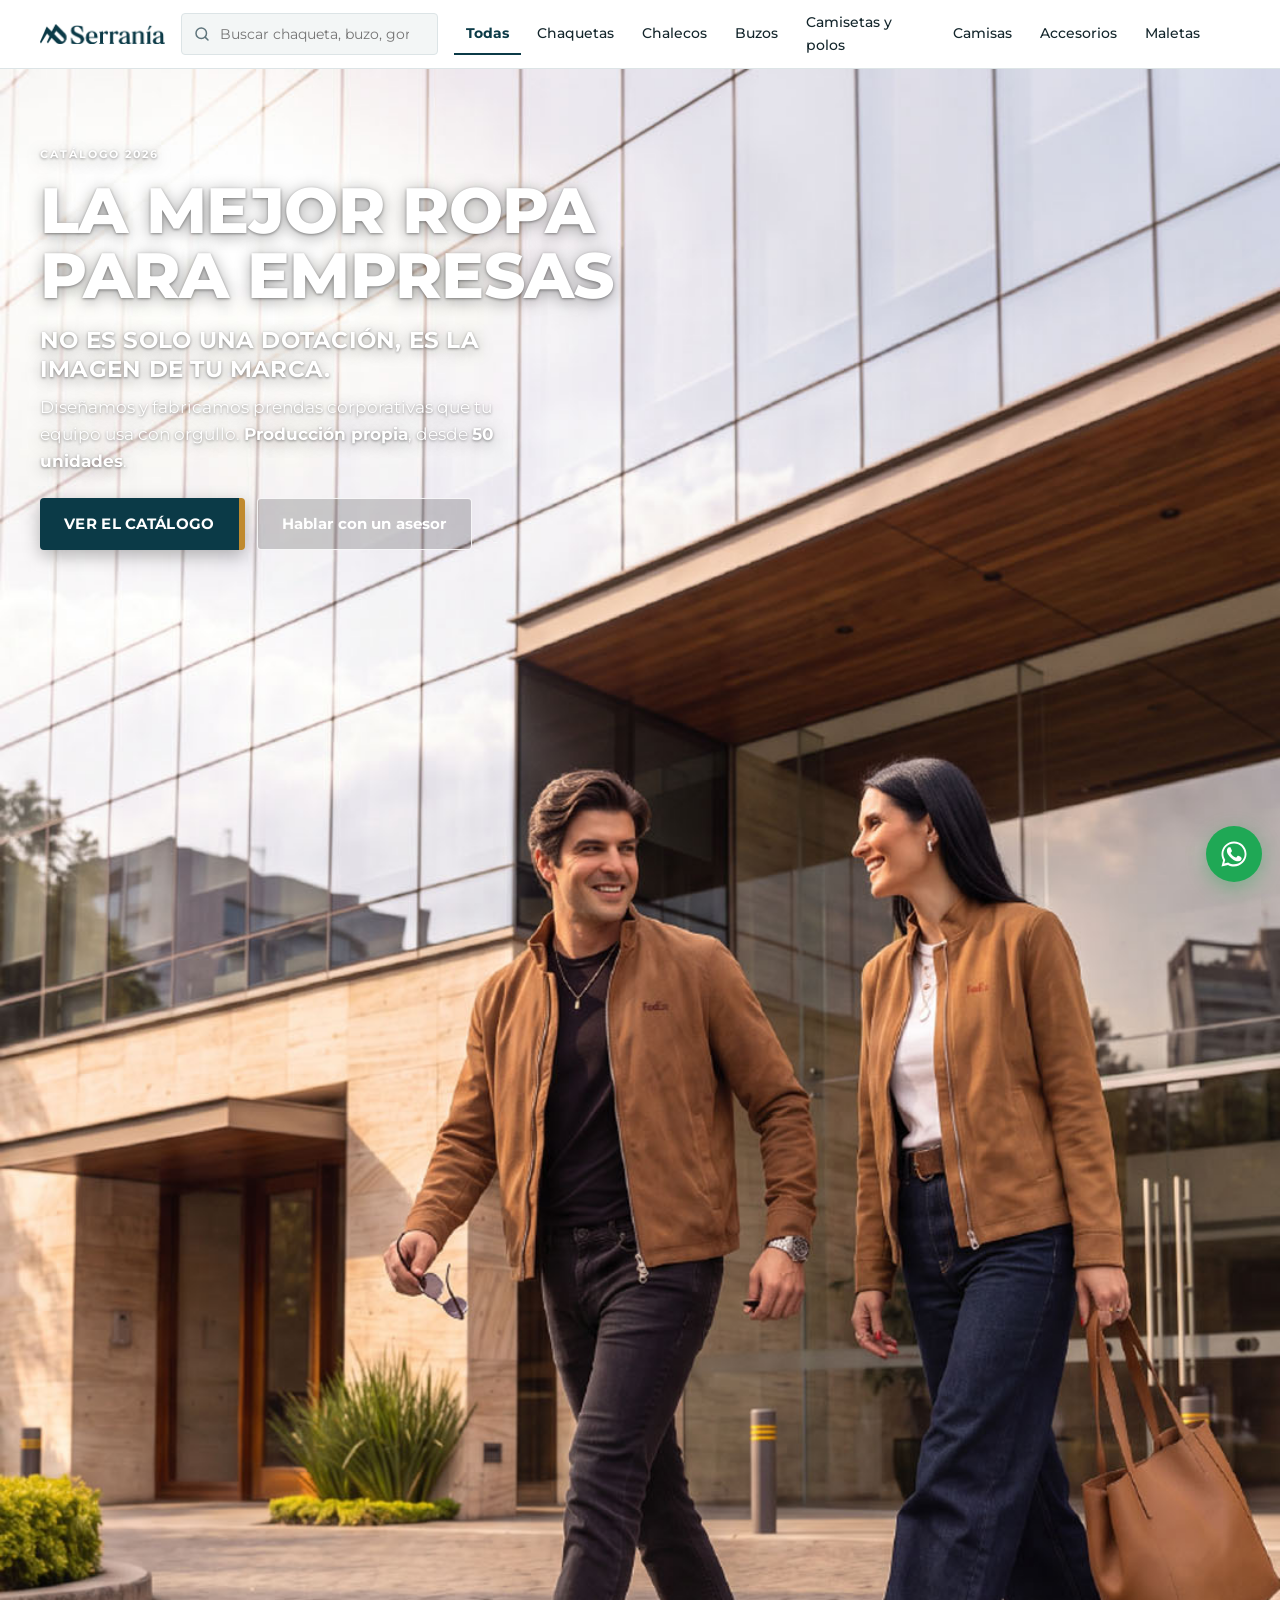
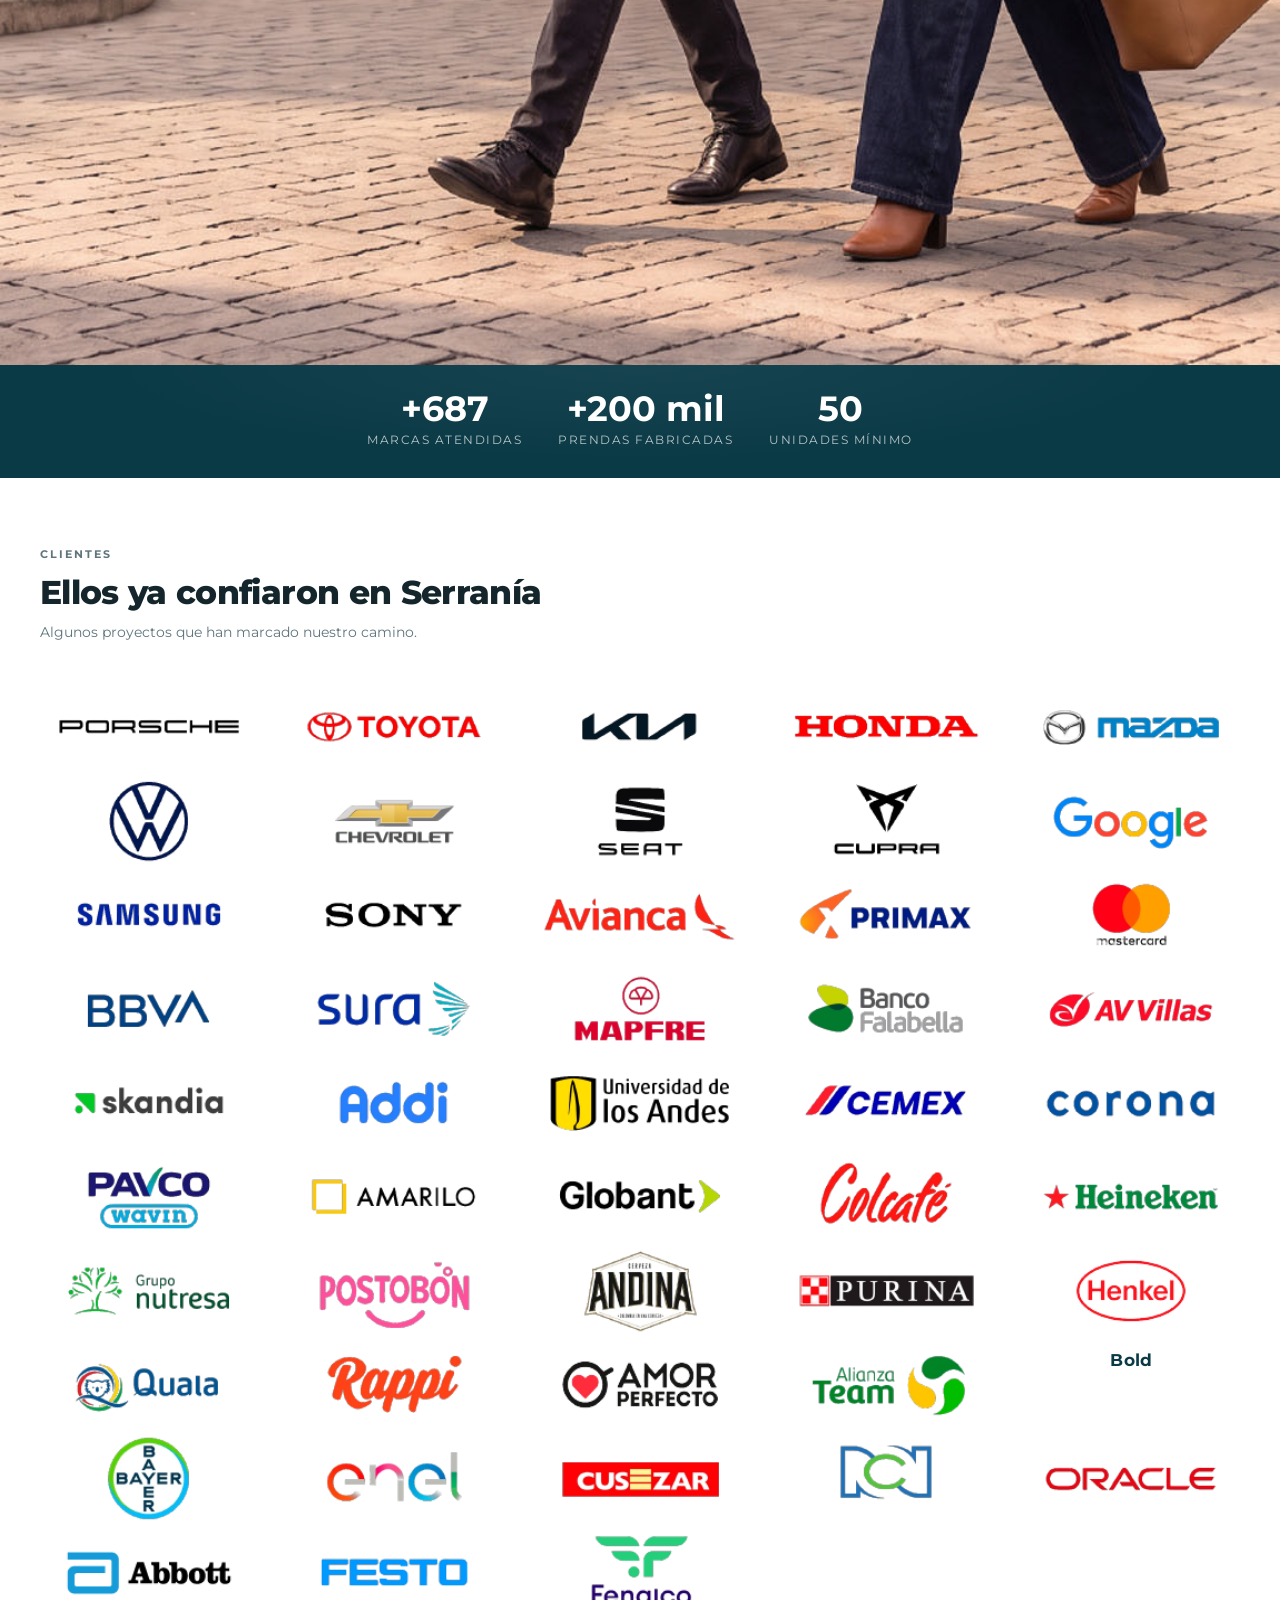
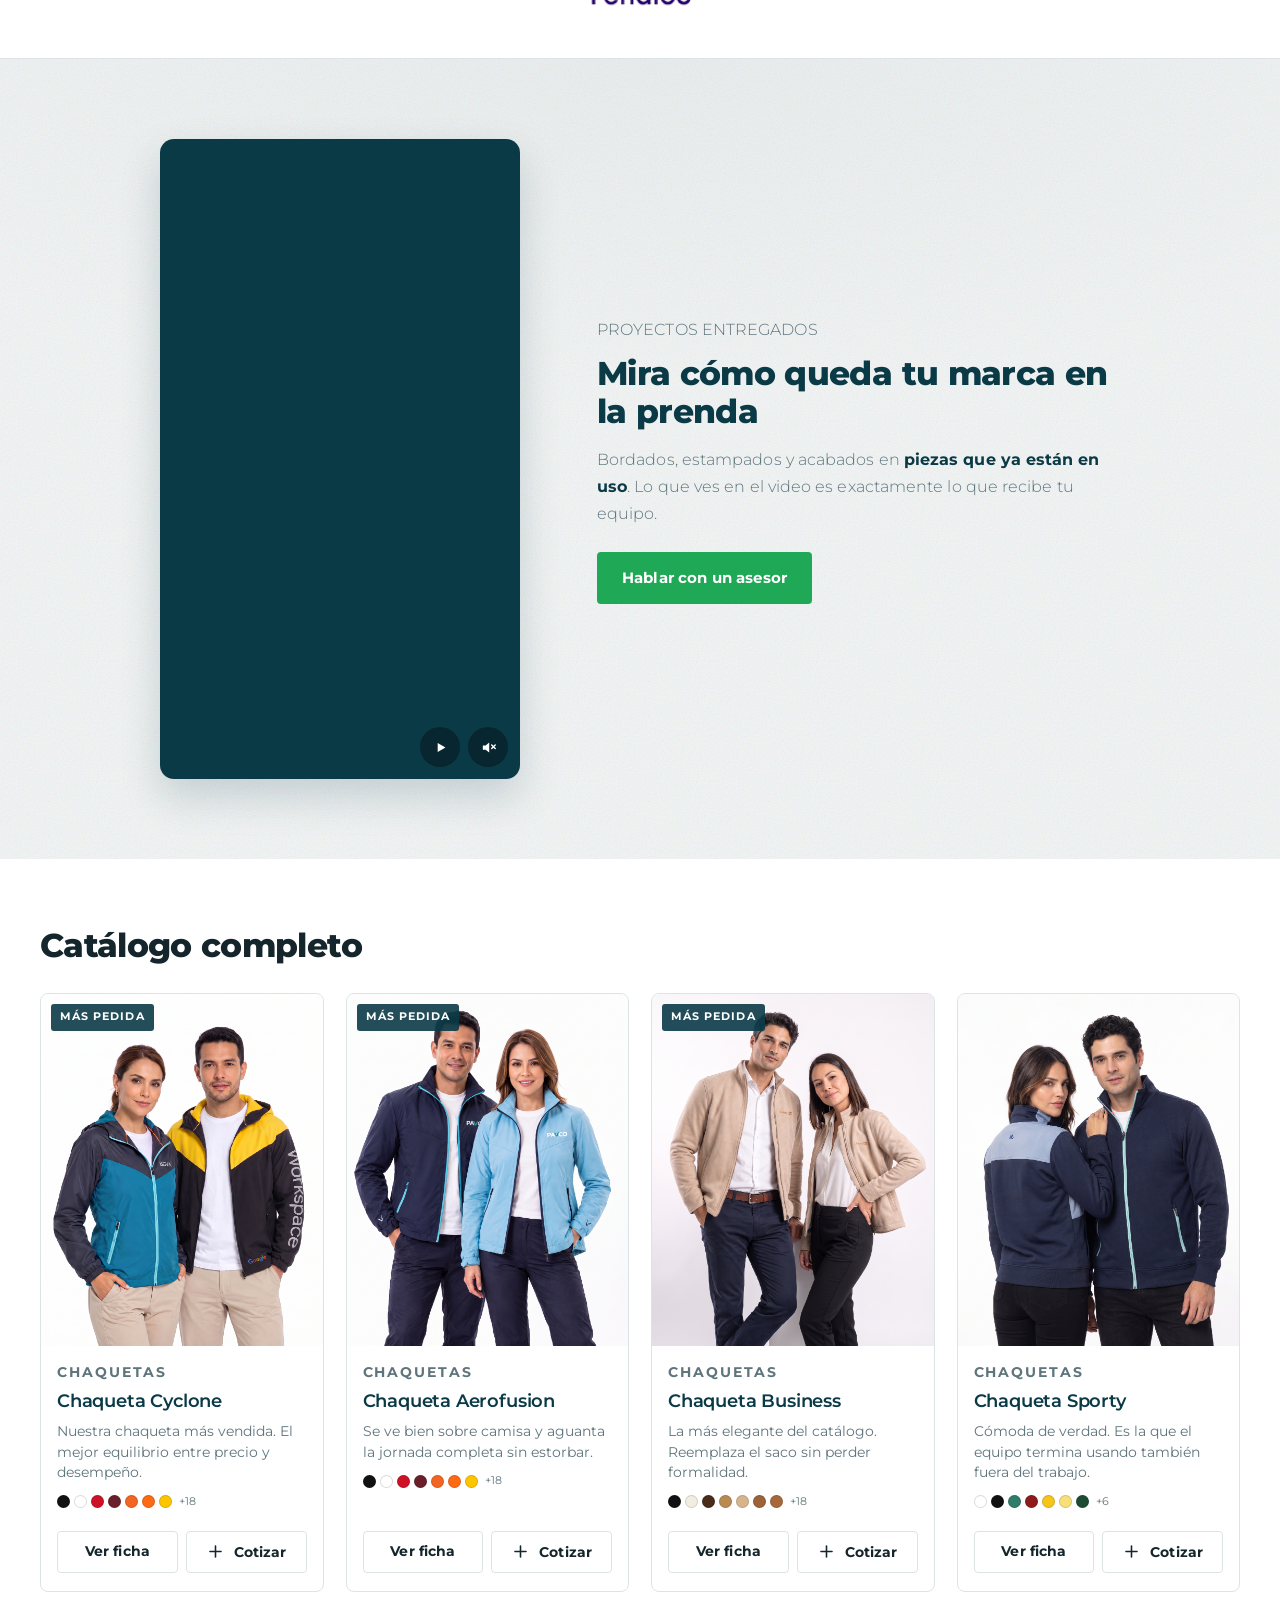
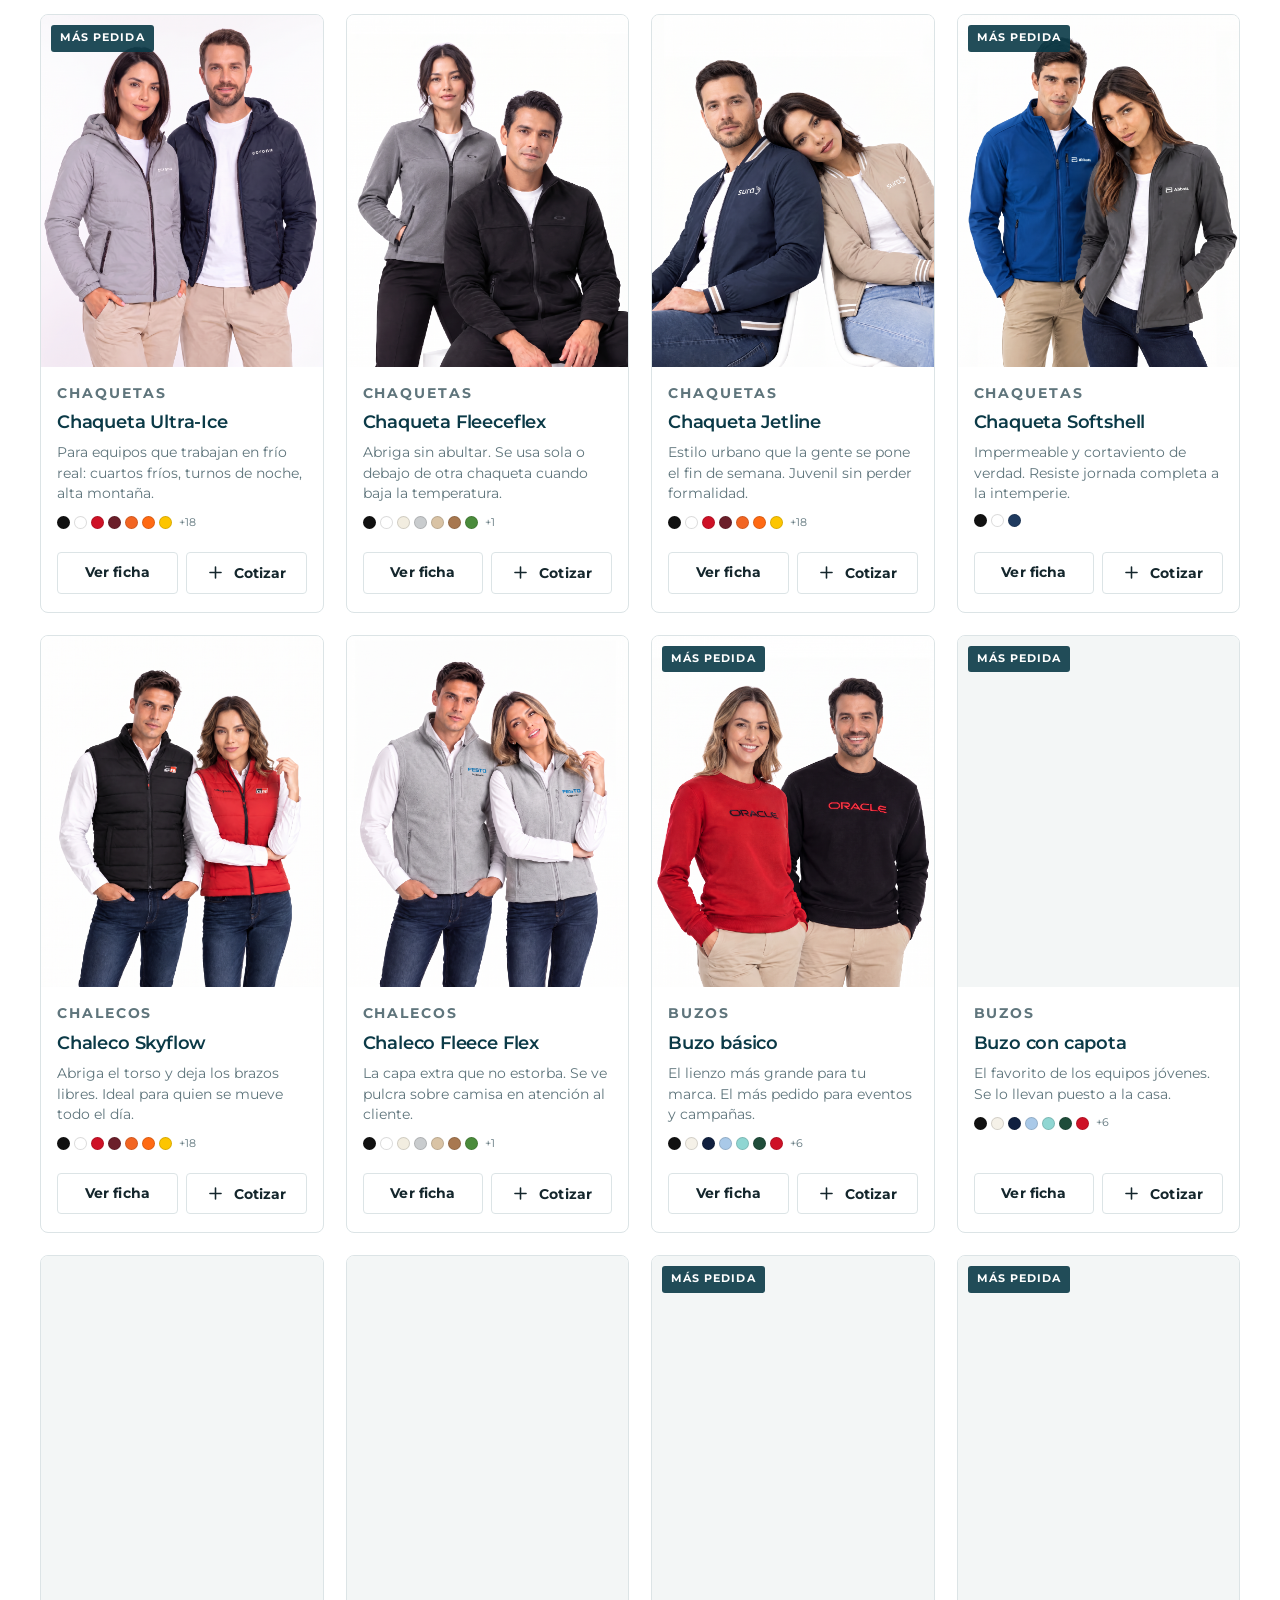
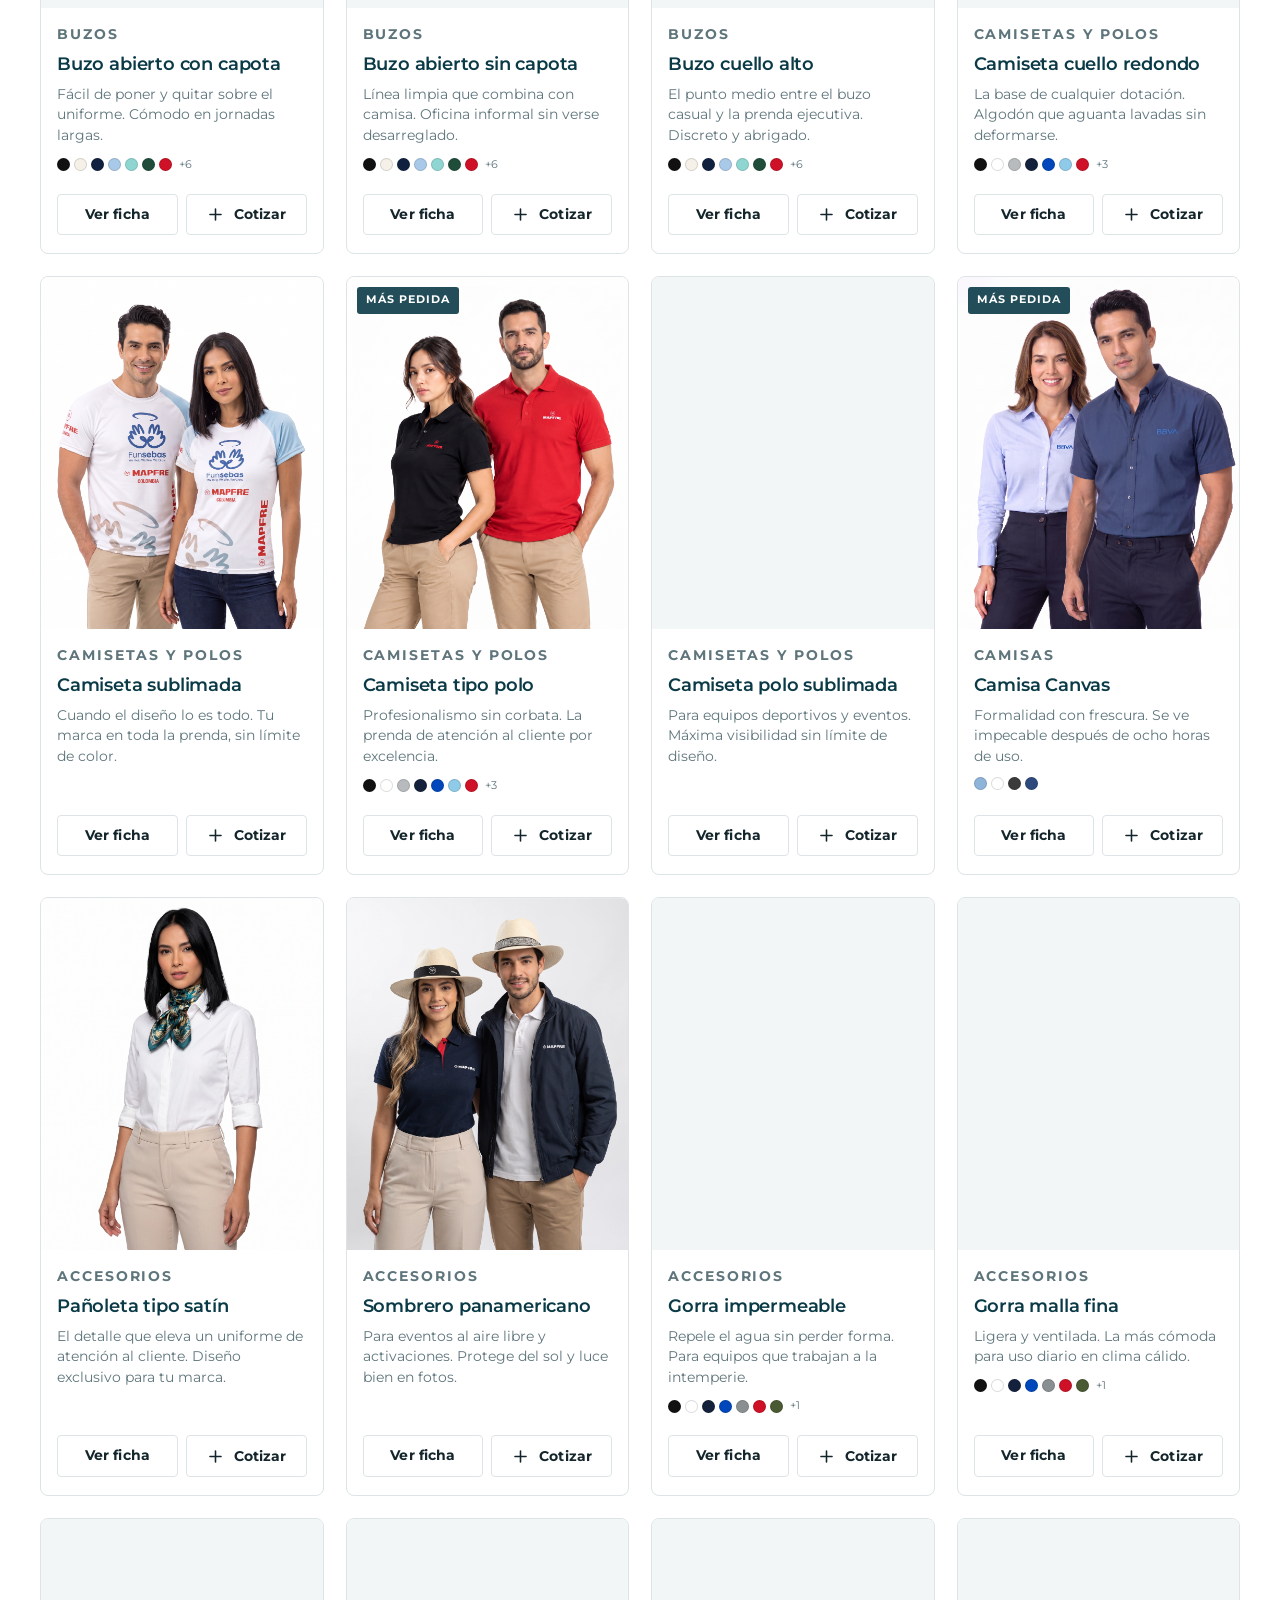
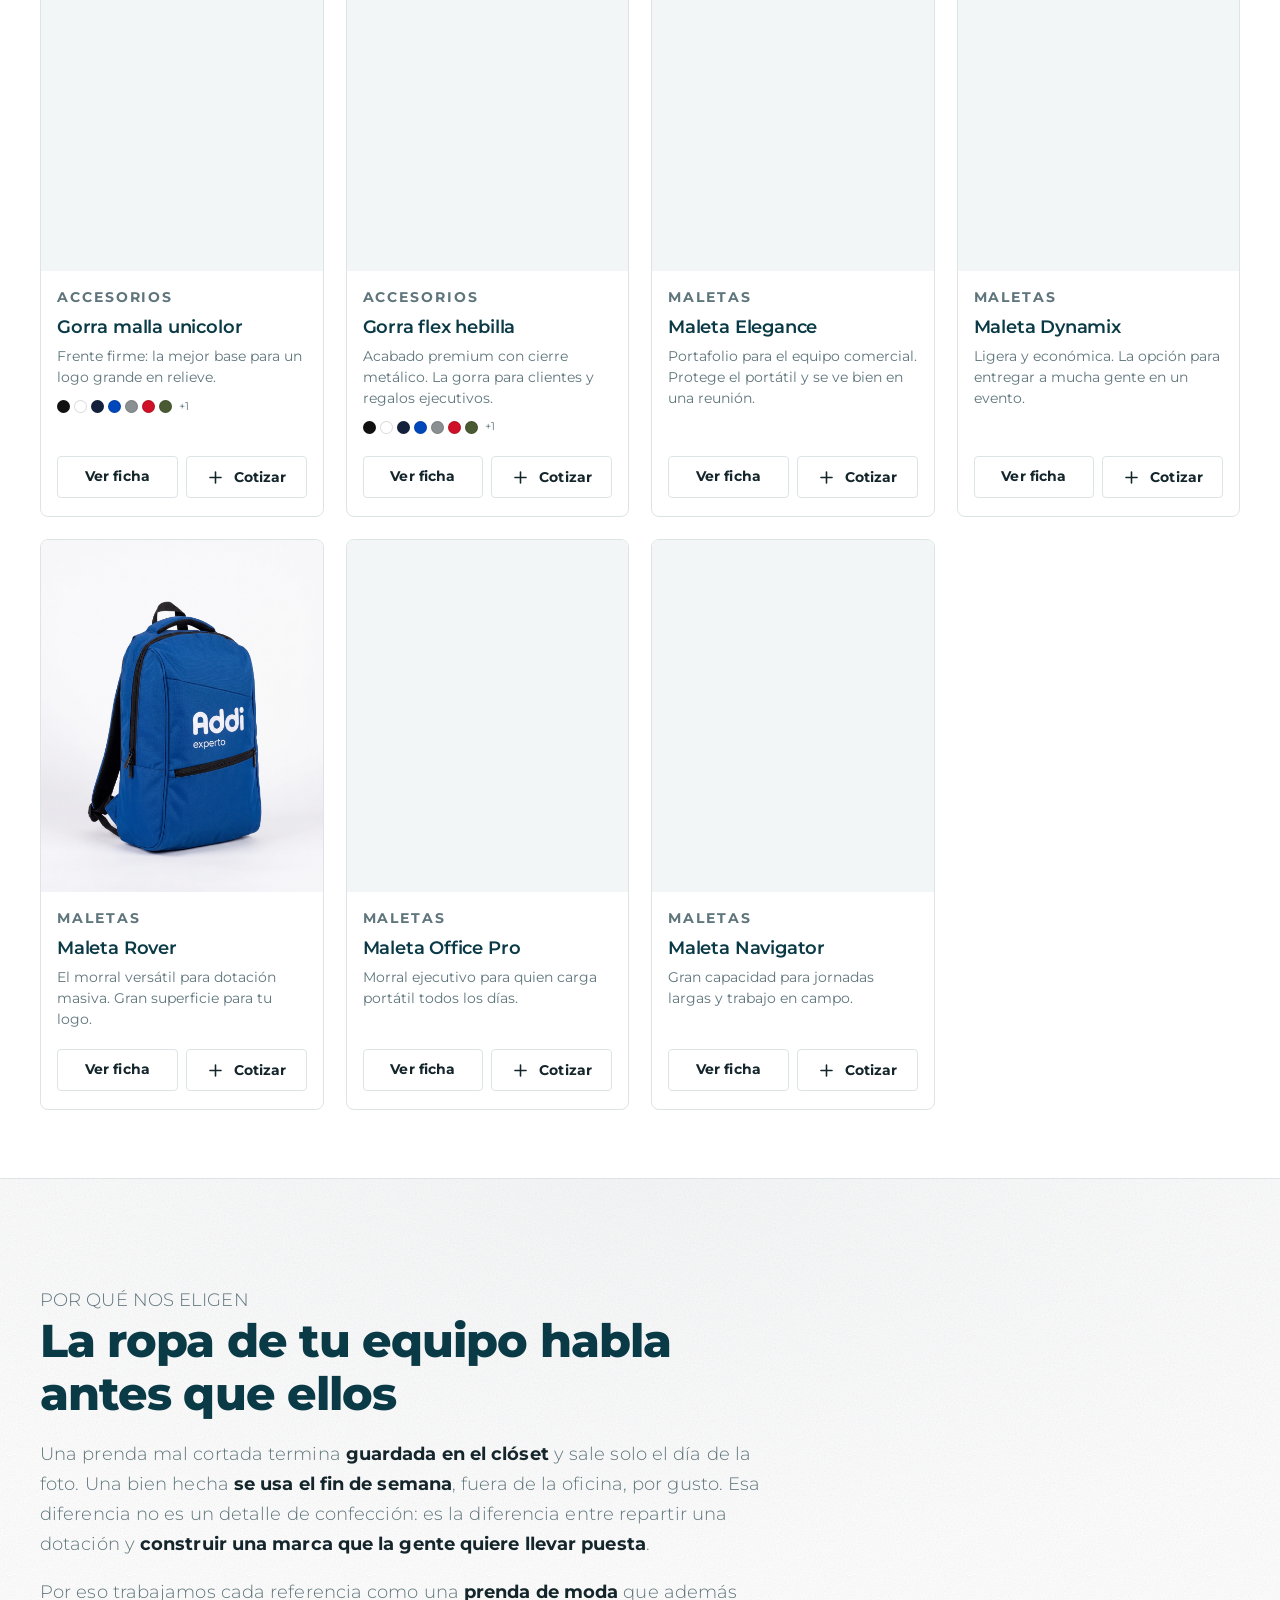
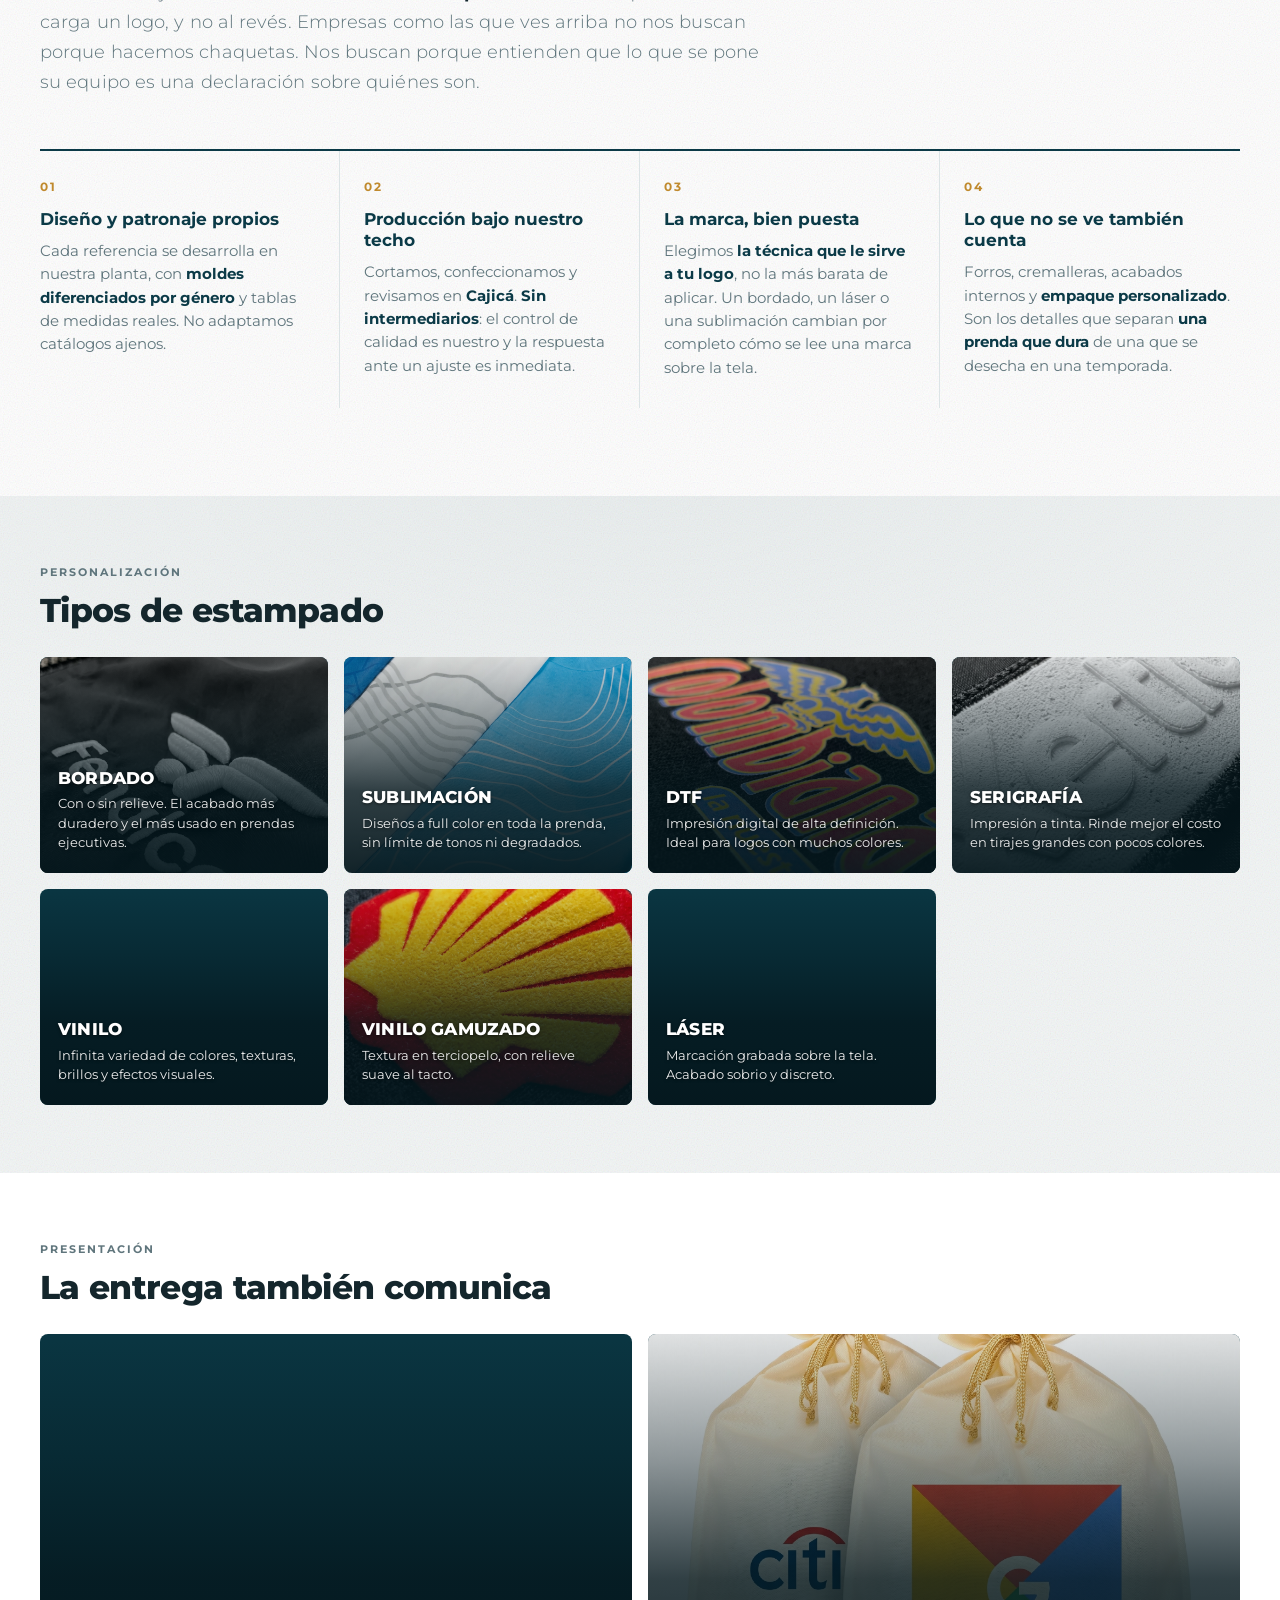
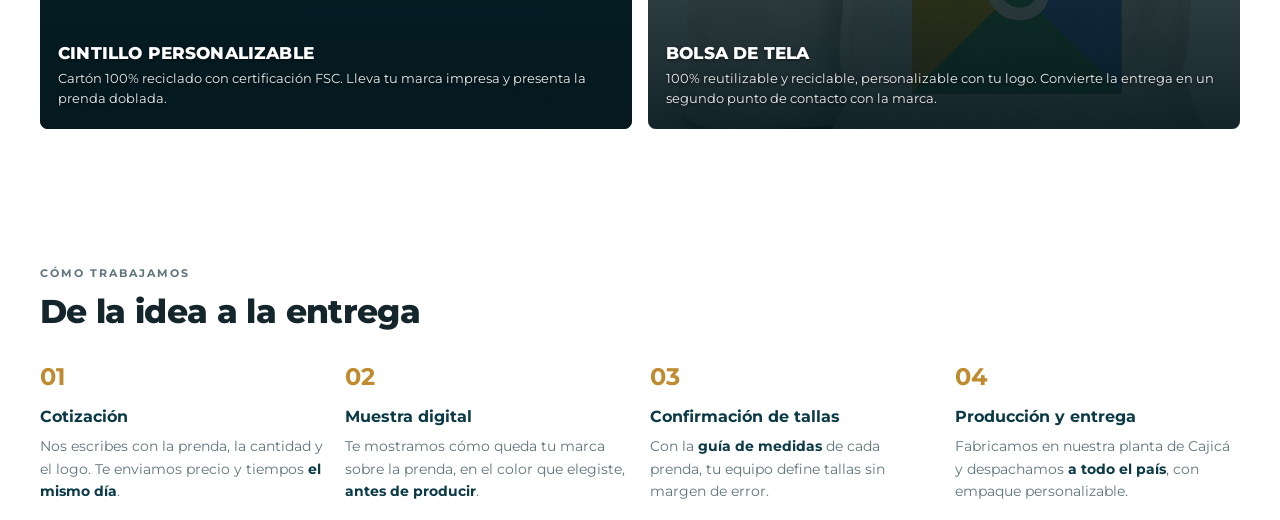
==== commit 4d52b8da: "Update index.html" ====
--- a/index.html
+++ b/index.html
@@ -16,6 +16,8 @@
 <meta name="theme-color" content="#0B3A47">
 <link rel="preload" href="css/estilos.css" as="style">
 <link rel="stylesheet" href="css/estilos.css">
+<link rel="icon" type="image/png" href="img/favicon.png">
+<link rel="apple-touch-icon" href="img/favicon.png"> 
 </head>
 <body>
 
--- a/css/estilos.css
+++ b/css/estilos.css
@@ -107,7 +107,7 @@
 .logo{ display:flex; align-items:center; gap:9px; flex:0 0 auto; }
 .logo svg{ width:30px; height:auto; }
 /* Logo en imagen. Ajusta la altura si tu PNG se ve muy grande o muy pequeño. */
-.logo img{ height:34px; width:auto; }
+.logo img{ height:20px; width:auto; }
 .logo-texto{
   font-family: Georgia, "Times New Roman", serif;
   font-size:1.35rem; color: var(--tinta); letter-spacing:.01em;
--- a/css/estilos.css
+++ b/css/estilos.css
@@ -107,7 +107,7 @@
 .logo{ display:flex; align-items:center; gap:9px; flex:0 0 auto; }
 .logo svg{ width:30px; height:auto; }
 /* Logo en imagen. Ajusta la altura si tu PNG se ve muy grande o muy pequeño. */
-.logo img{ height:34px; width:auto; }
+.logo img{ height:20px; width:auto; }
 .logo-texto{
   font-family: Georgia, "Times New Roman", serif;
   font-size:1.35rem; color: var(--tinta); letter-spacing:.01em;
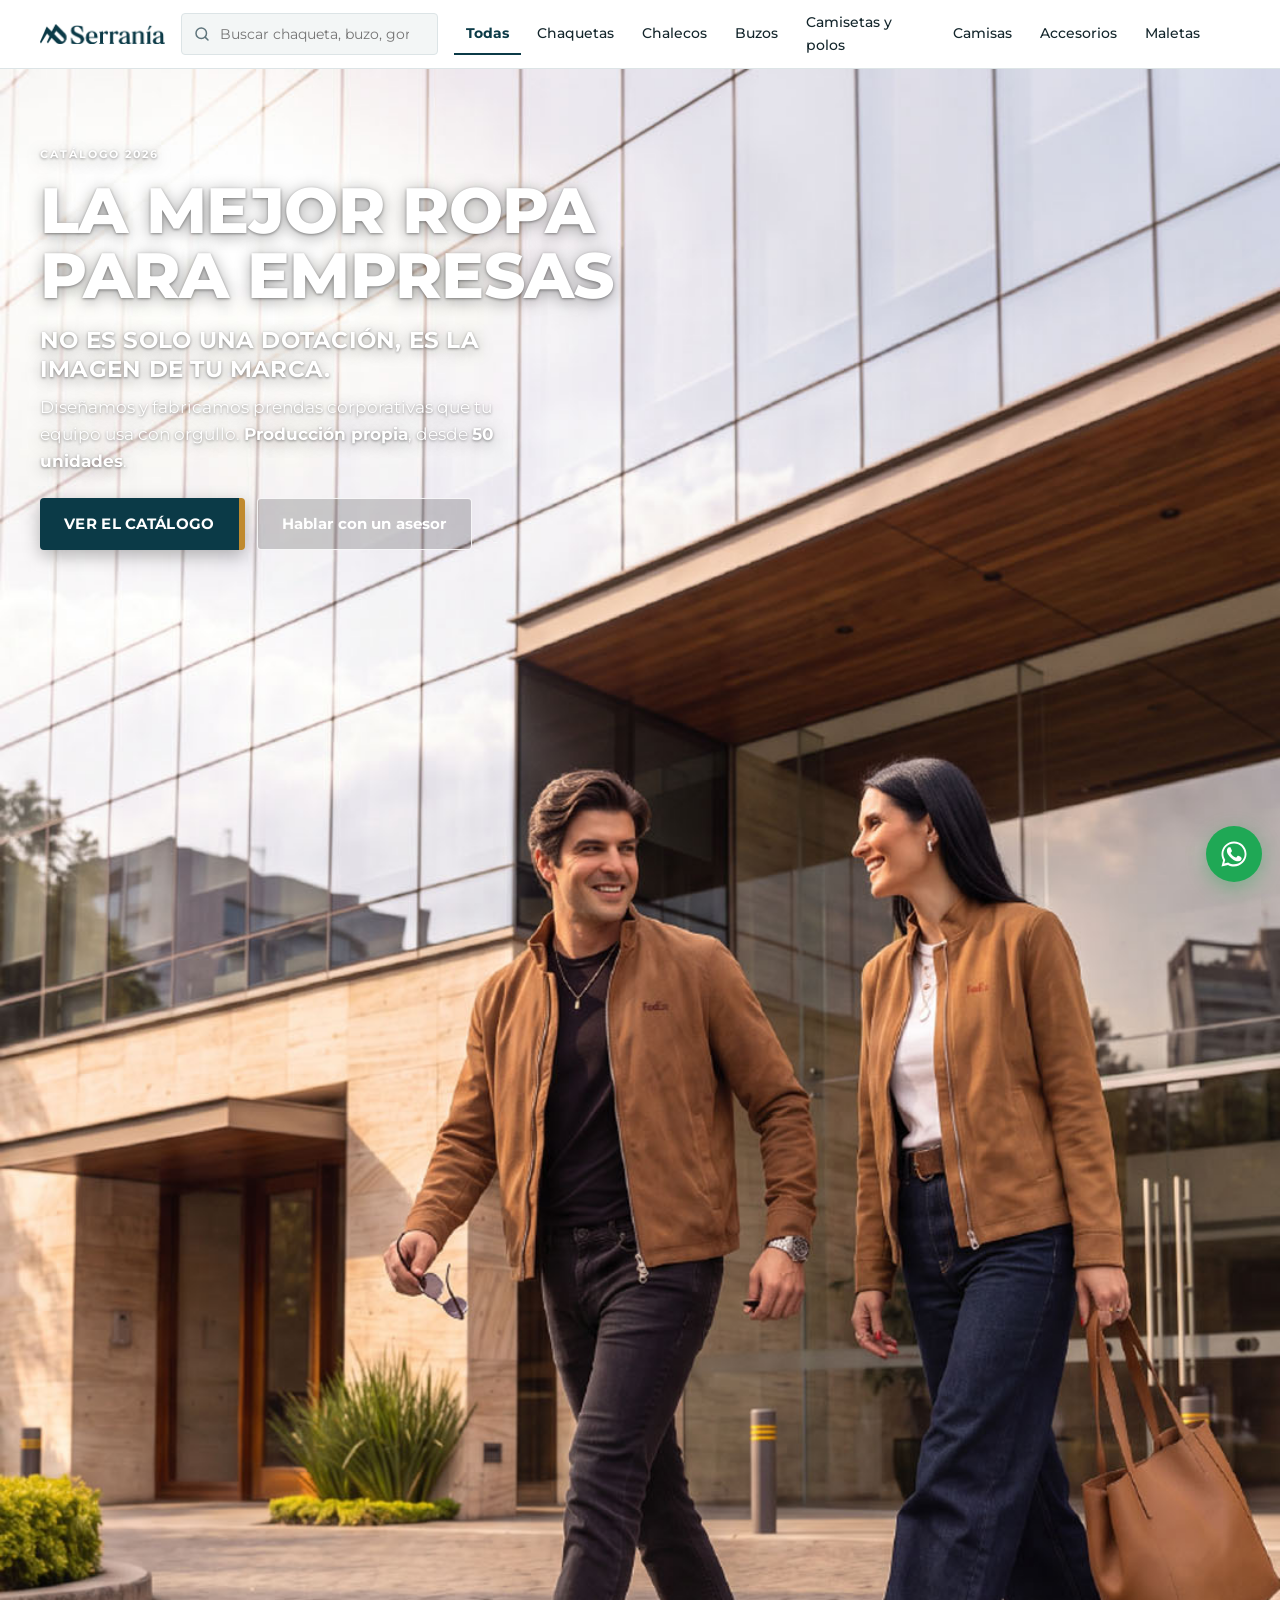
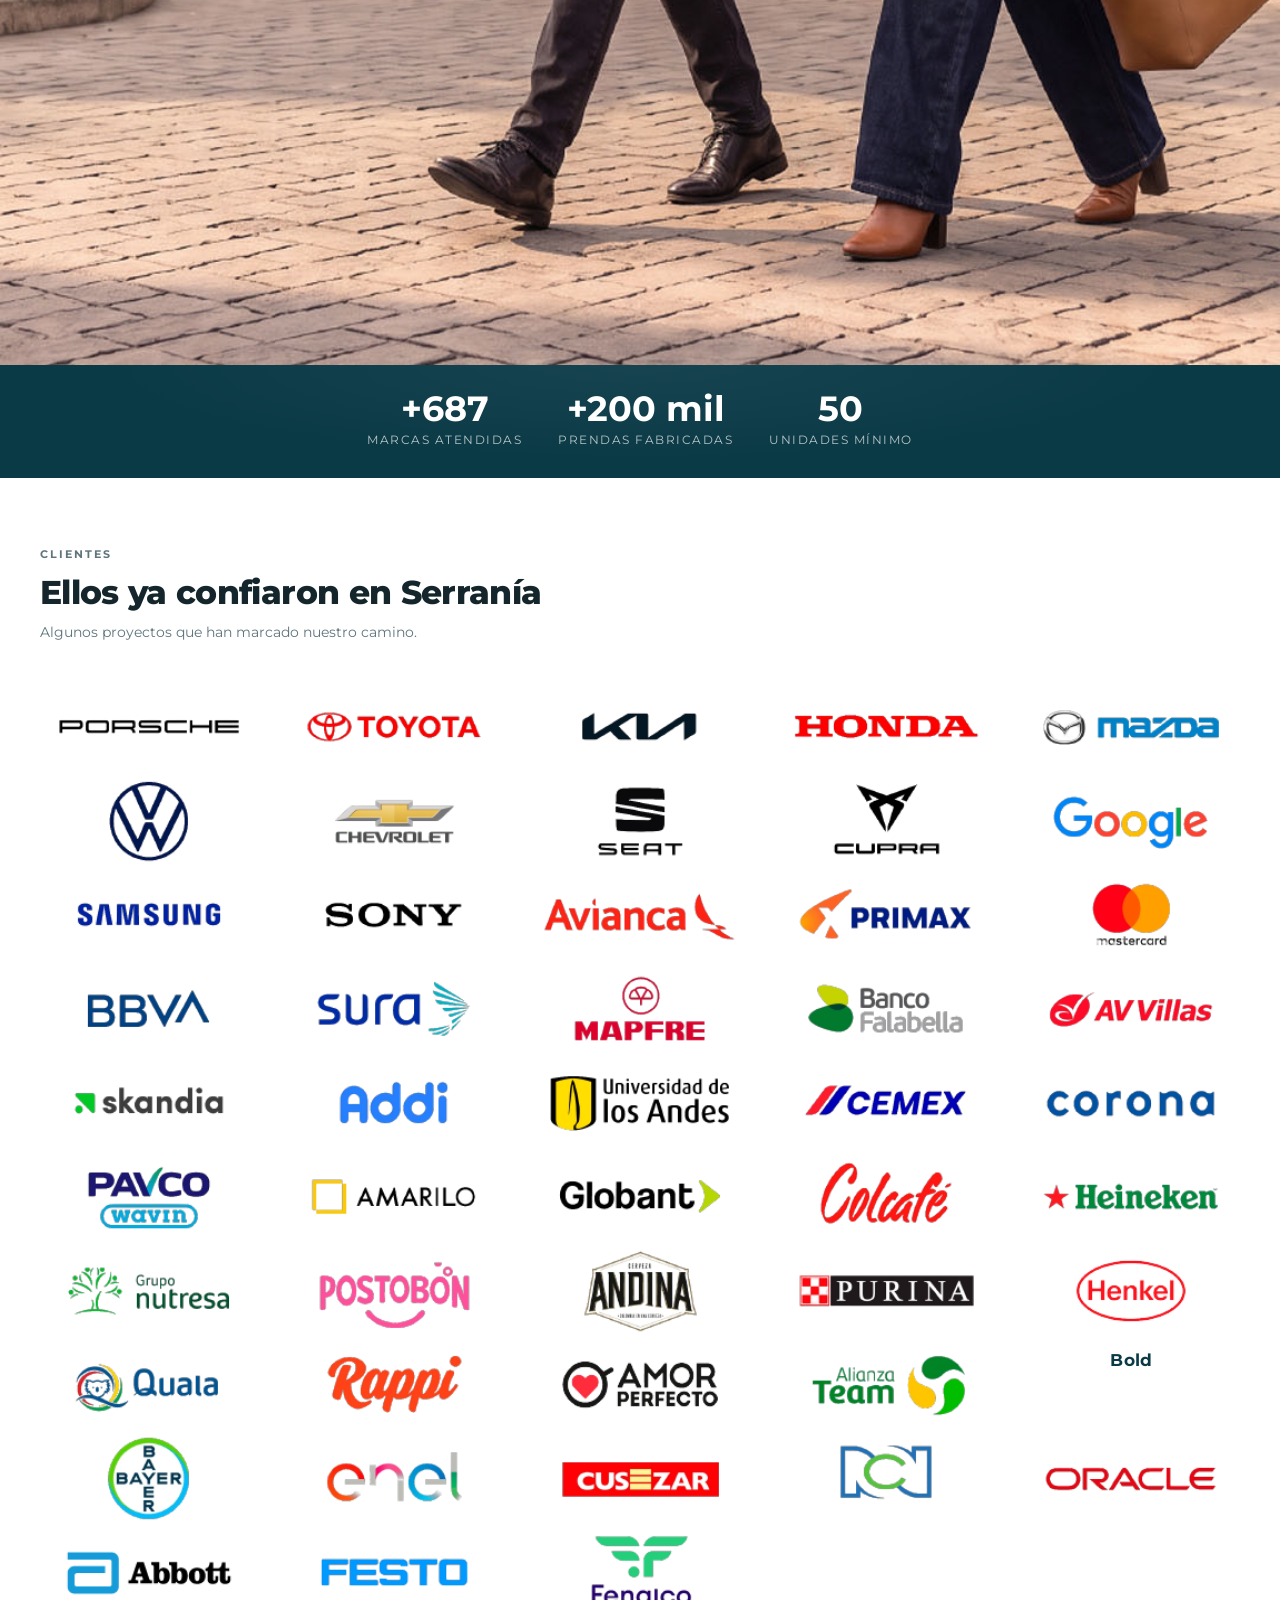
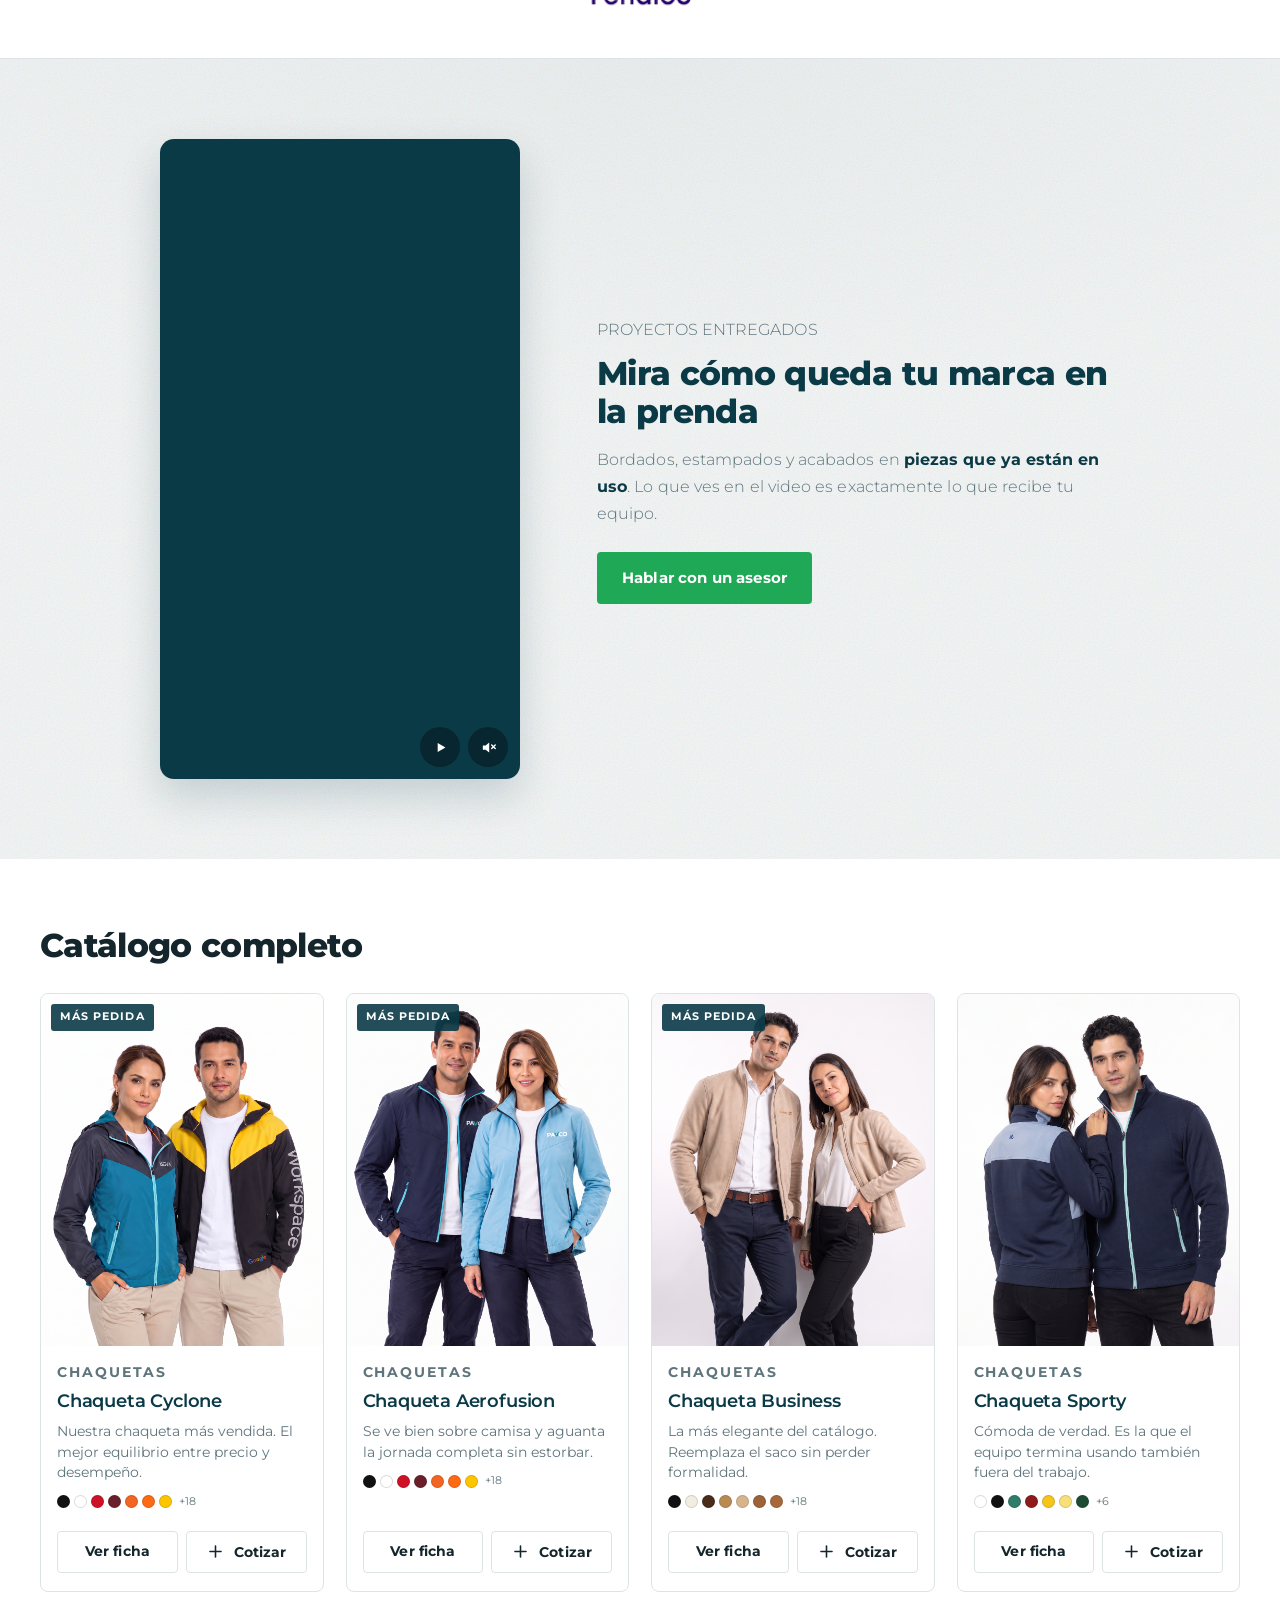
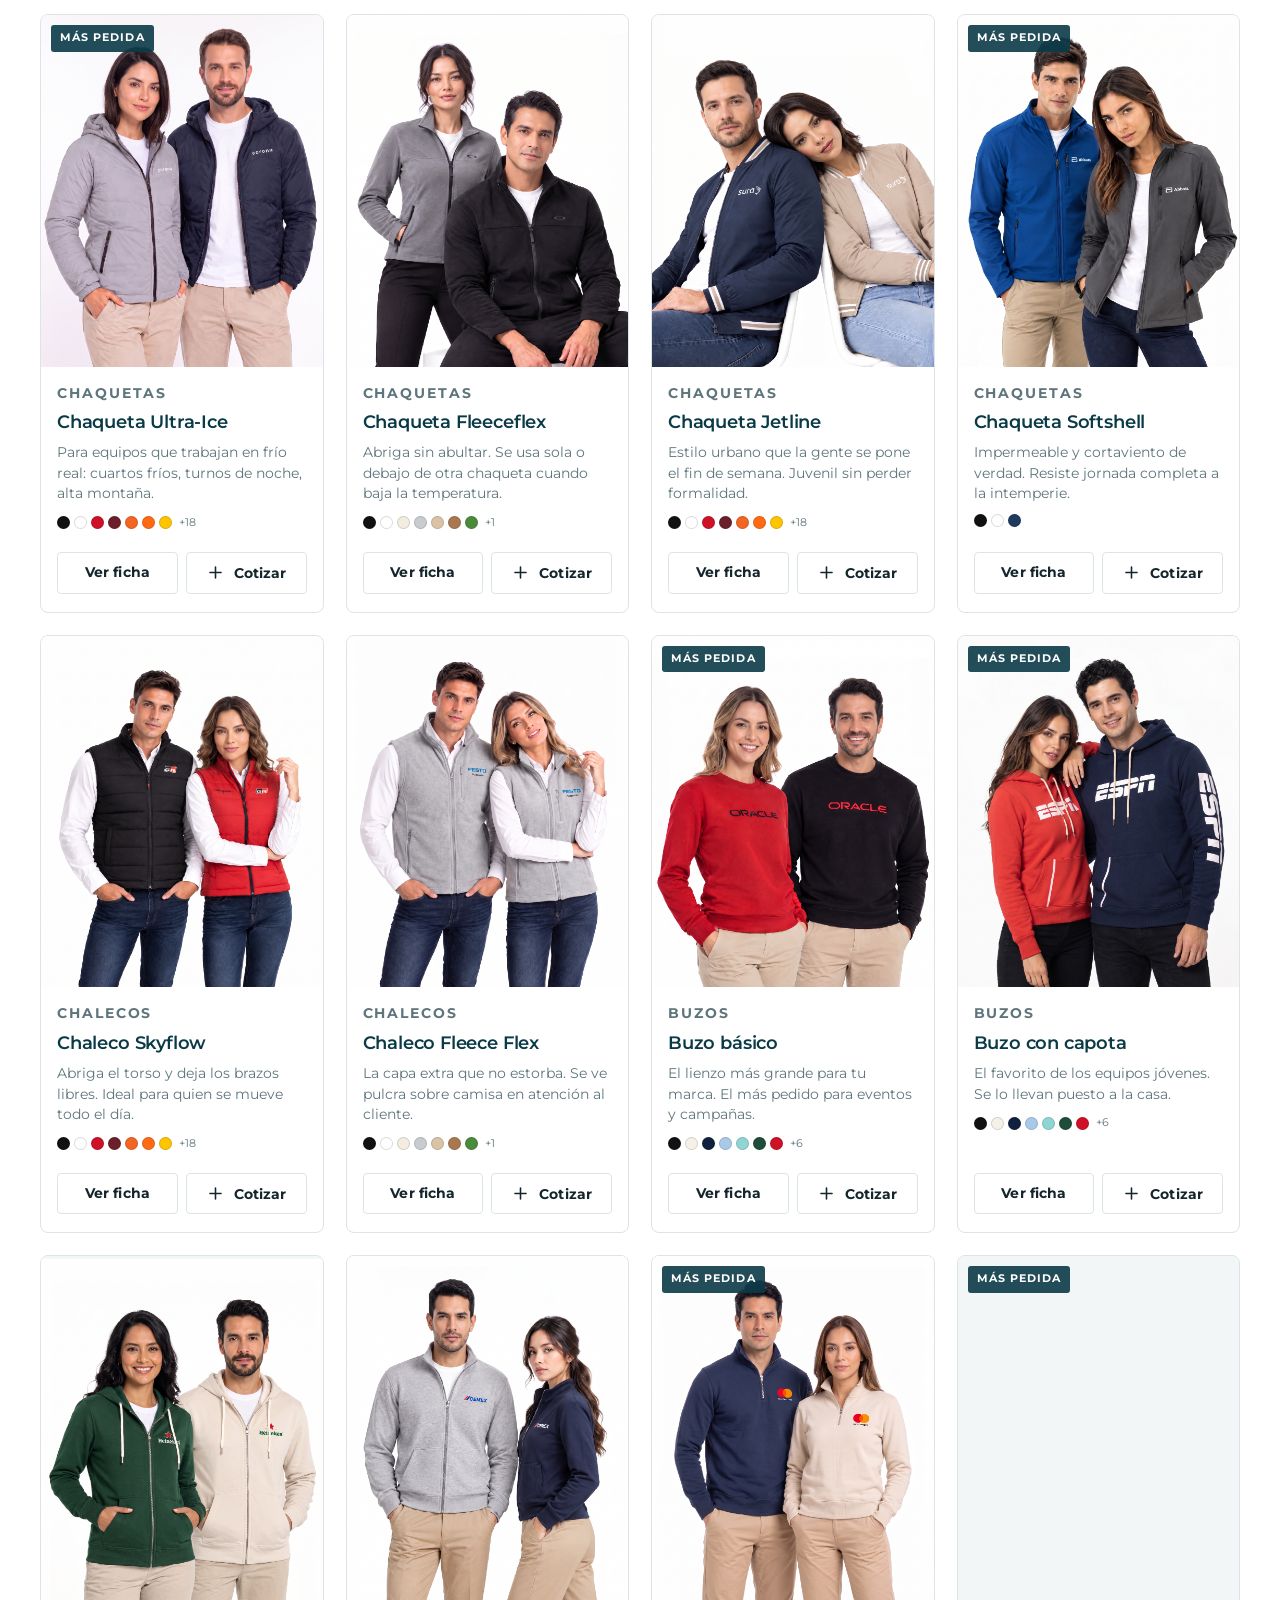
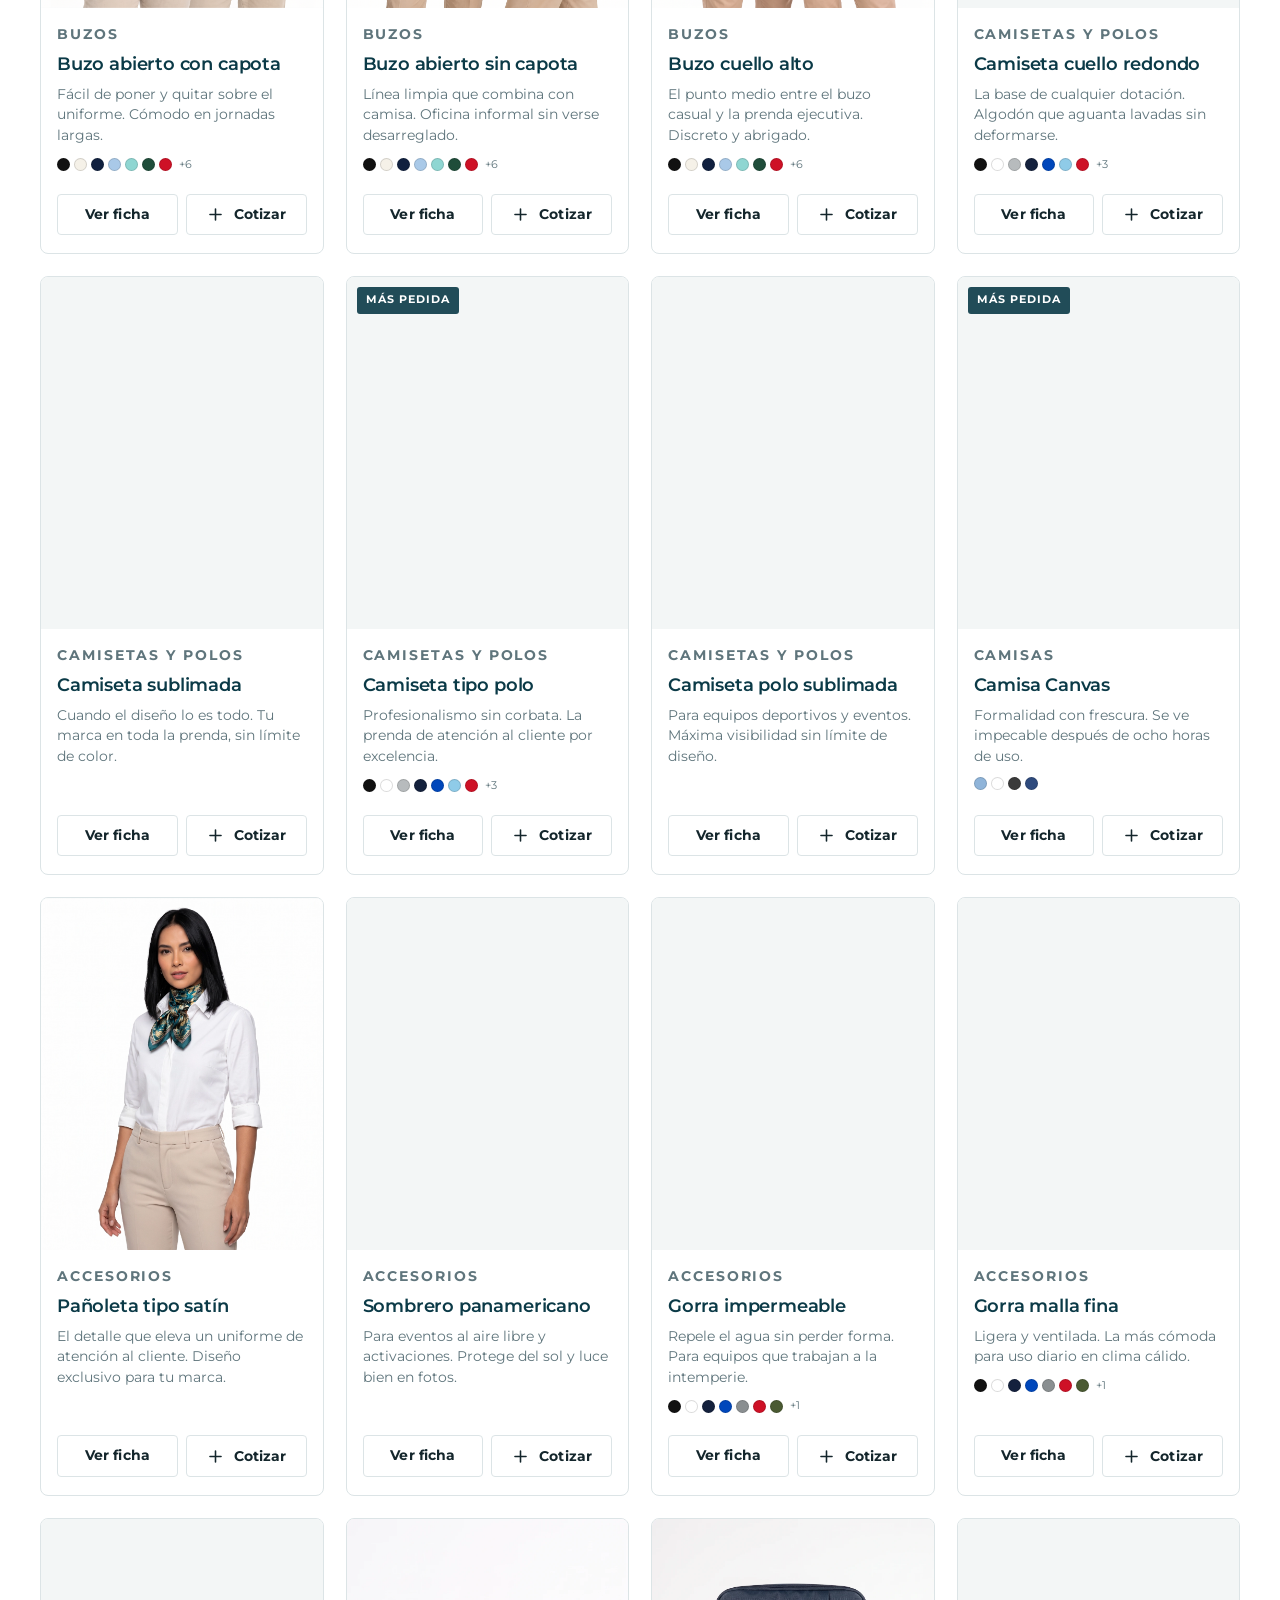
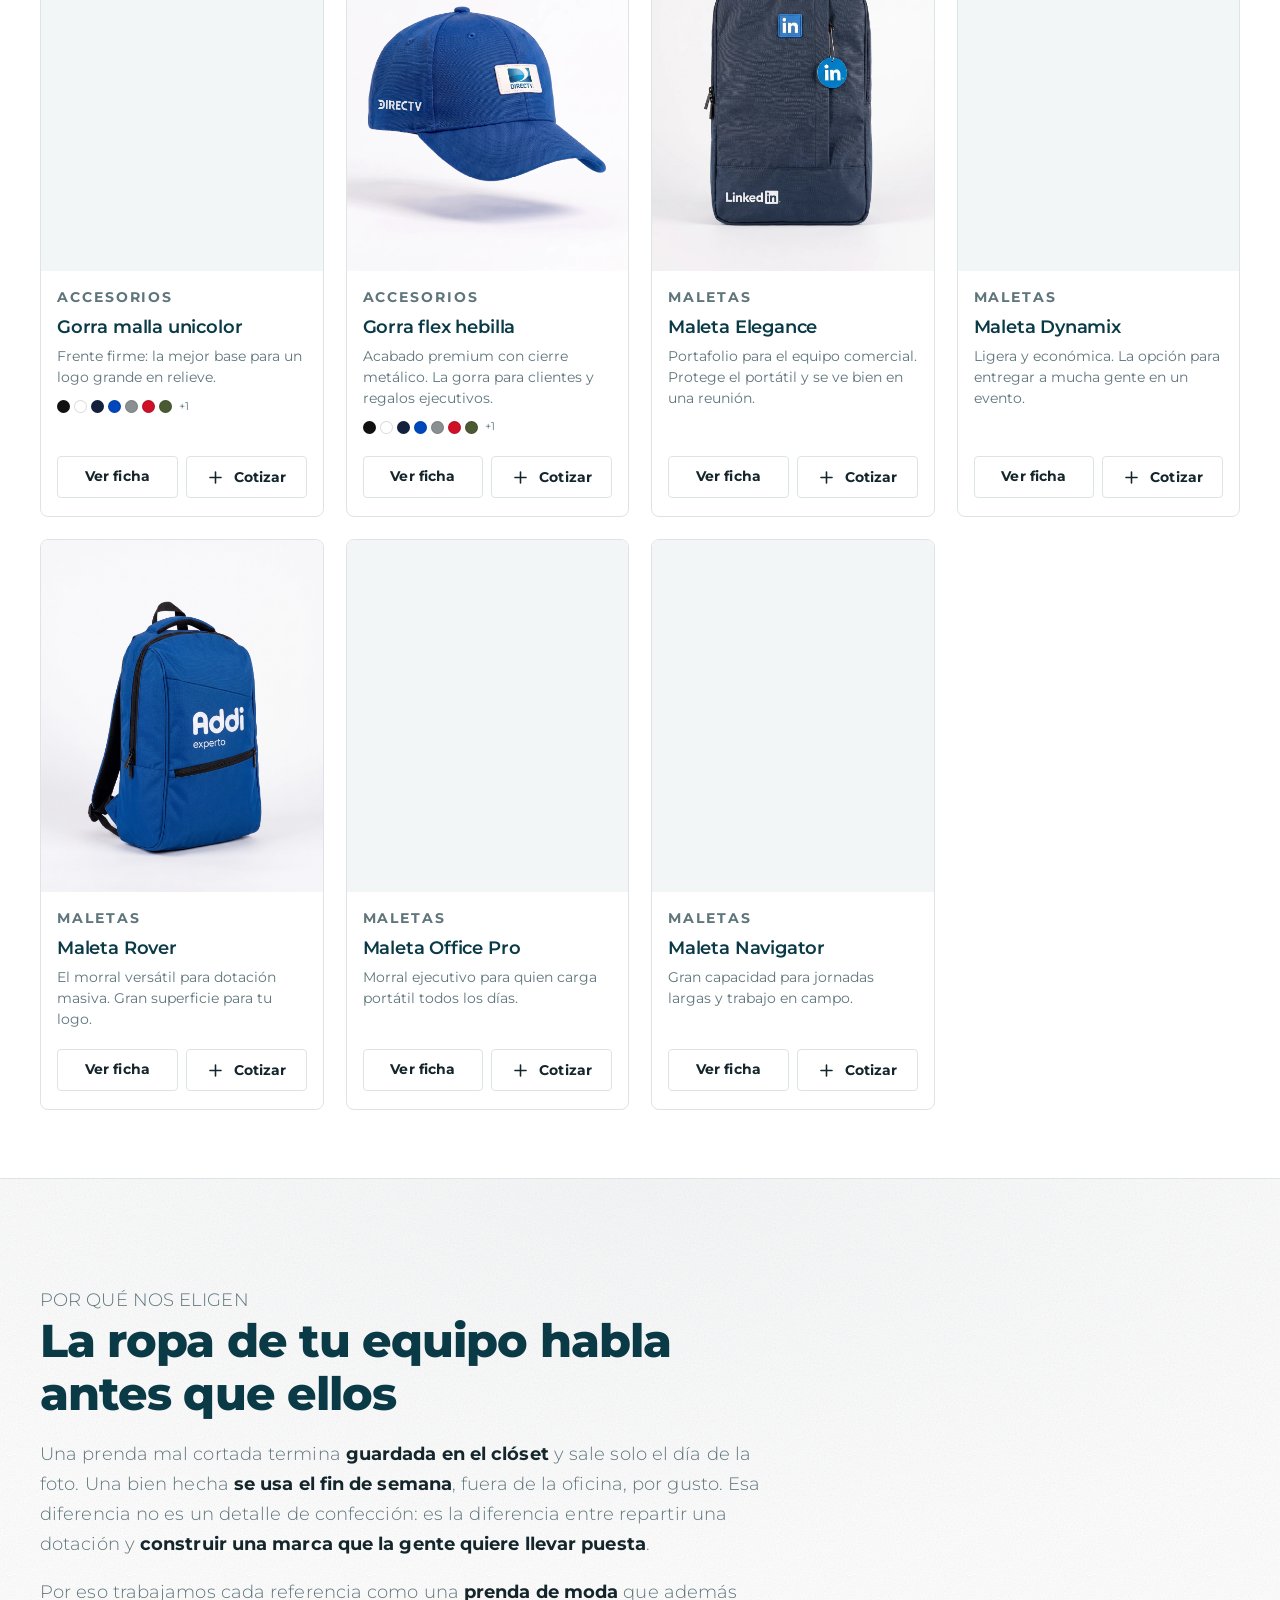
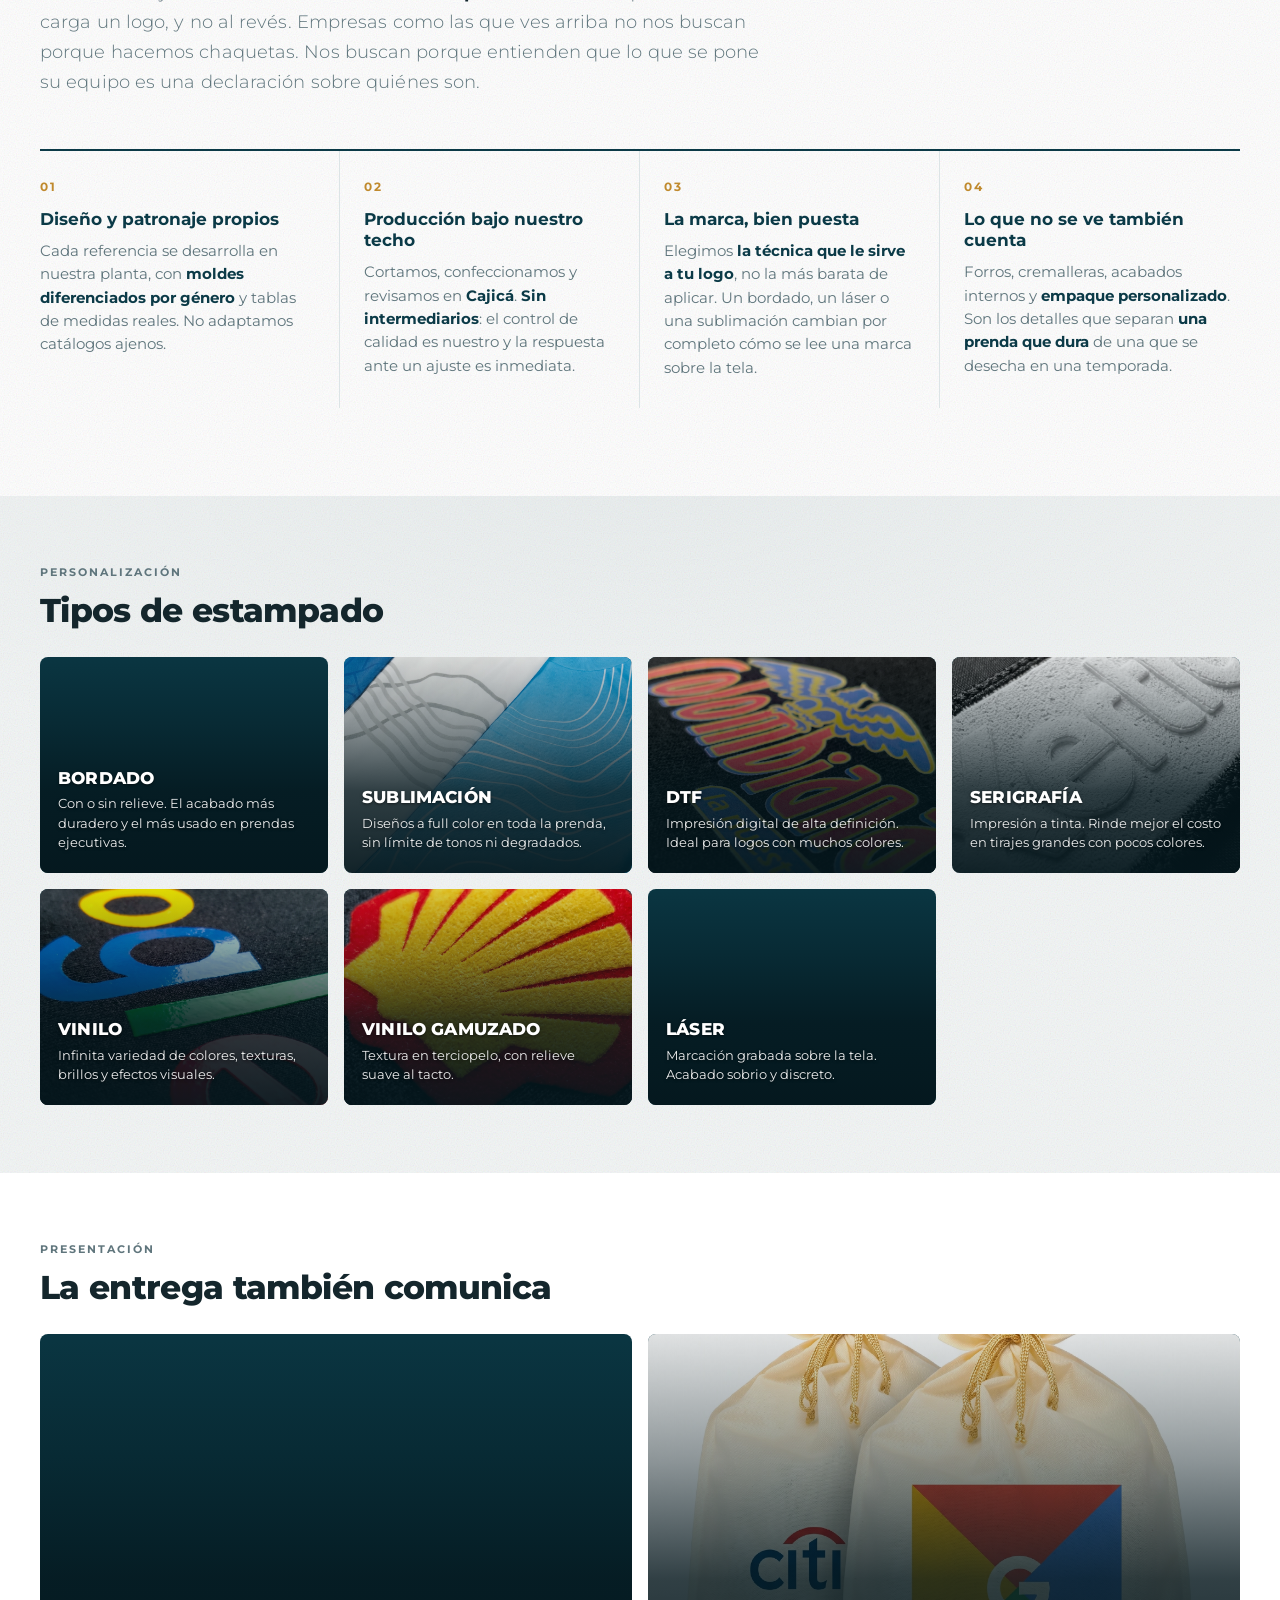
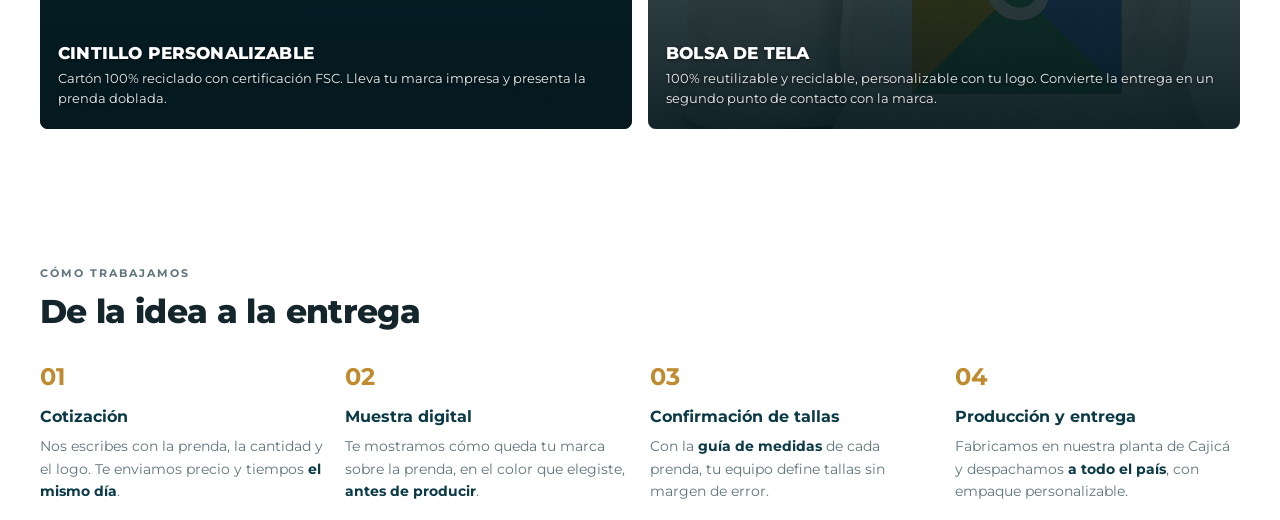
==== commit d9f6d7bb: "Update index.html" ====
--- a/index.html
+++ b/index.html
@@ -3,8 +3,8 @@
 <head>
 <meta charset="utf-8">
 <meta name="viewport" content="width=device-width, initial-scale=1">
-<title>Ropa corporativa y dotación empresarial personalizada | Serranía</title>
-<meta name="description" content="Fabricamos chaquetas, buzos, camisetas, camisas y accesorios corporativos personalizados con el logo de tu empresa. Desde 50 unidades. Bogotá y Cajicá, Colombia.">
+<title>Chaquetas y ropa personalizada para empresas | Serranía</title>
+<meta name="description" content="Chaquetas y ropa personalizada para empresas con tu logo. Fabricación propia en Colombia, desde 50 unidades. Cotiza y recibe precio el mismo día.">
 <link rel="canonical" href="https://serrania.co/">
 
 <meta property="og:type" content="website">
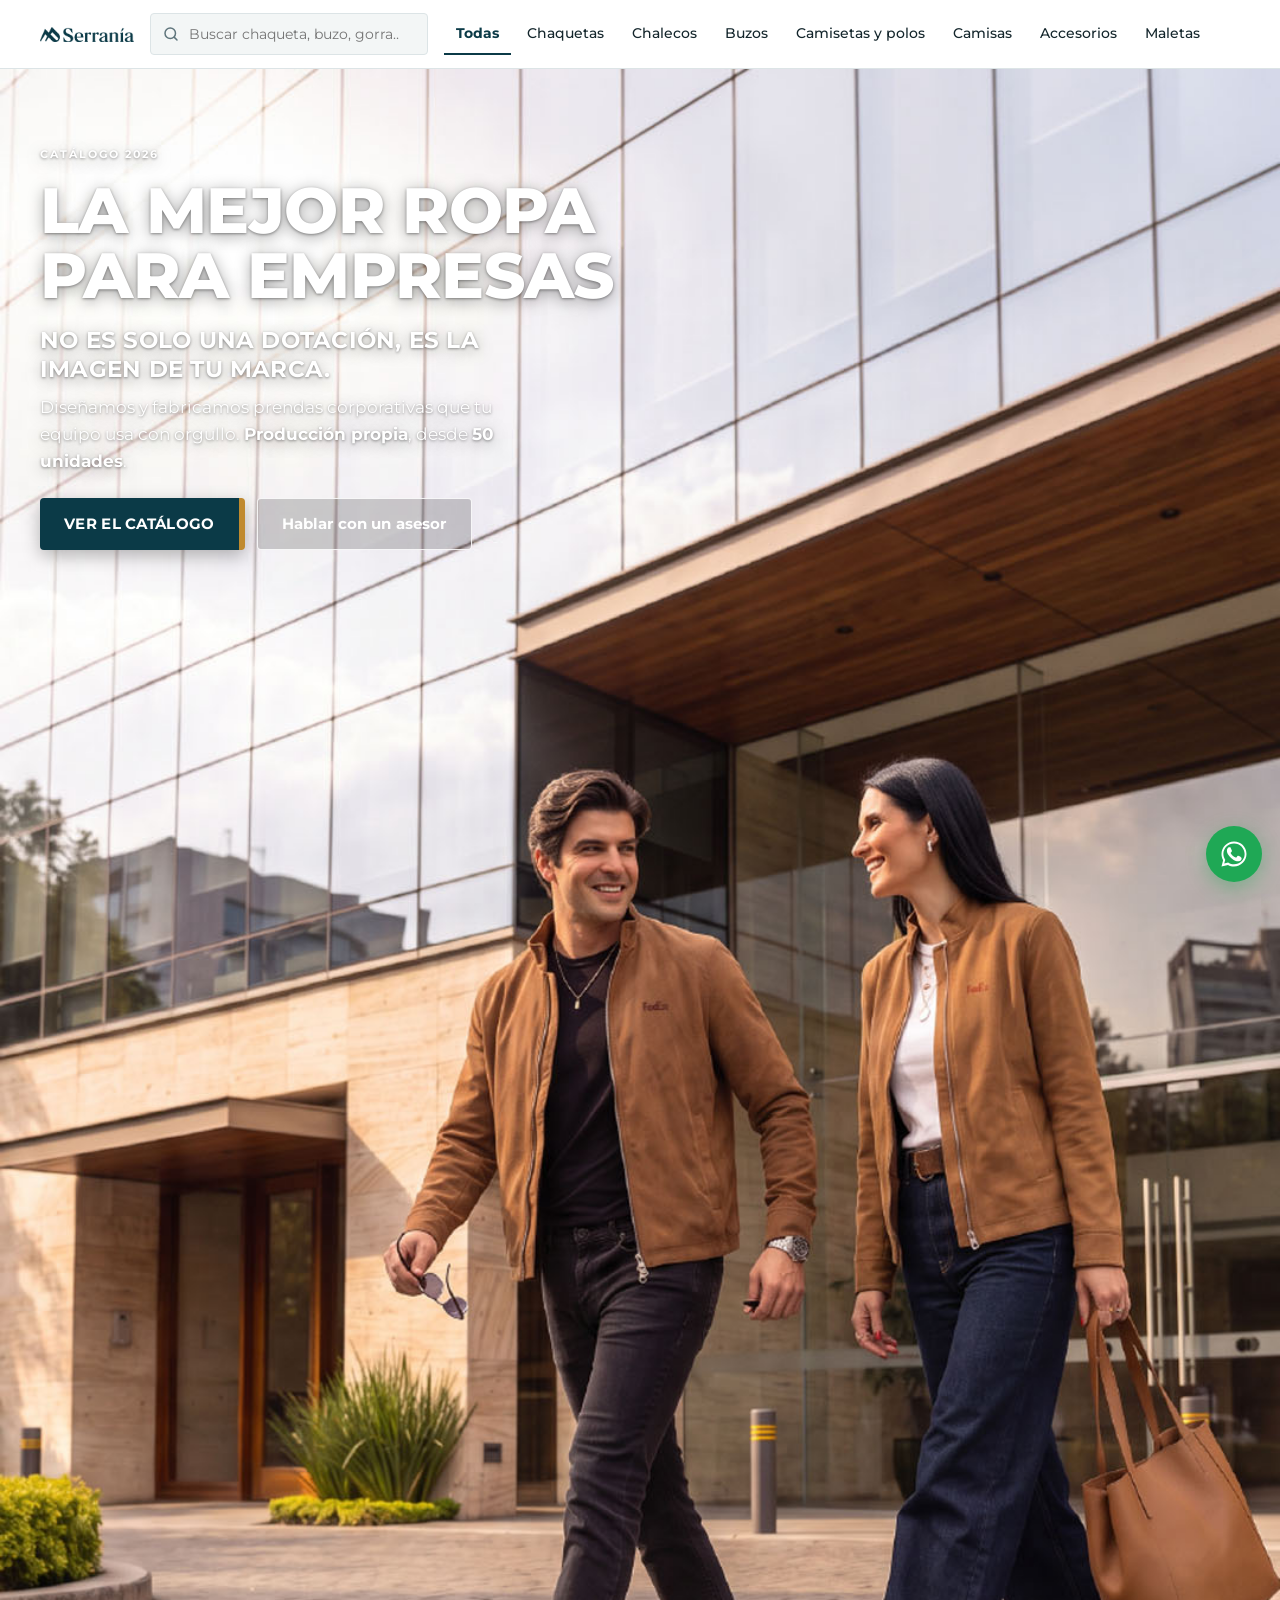
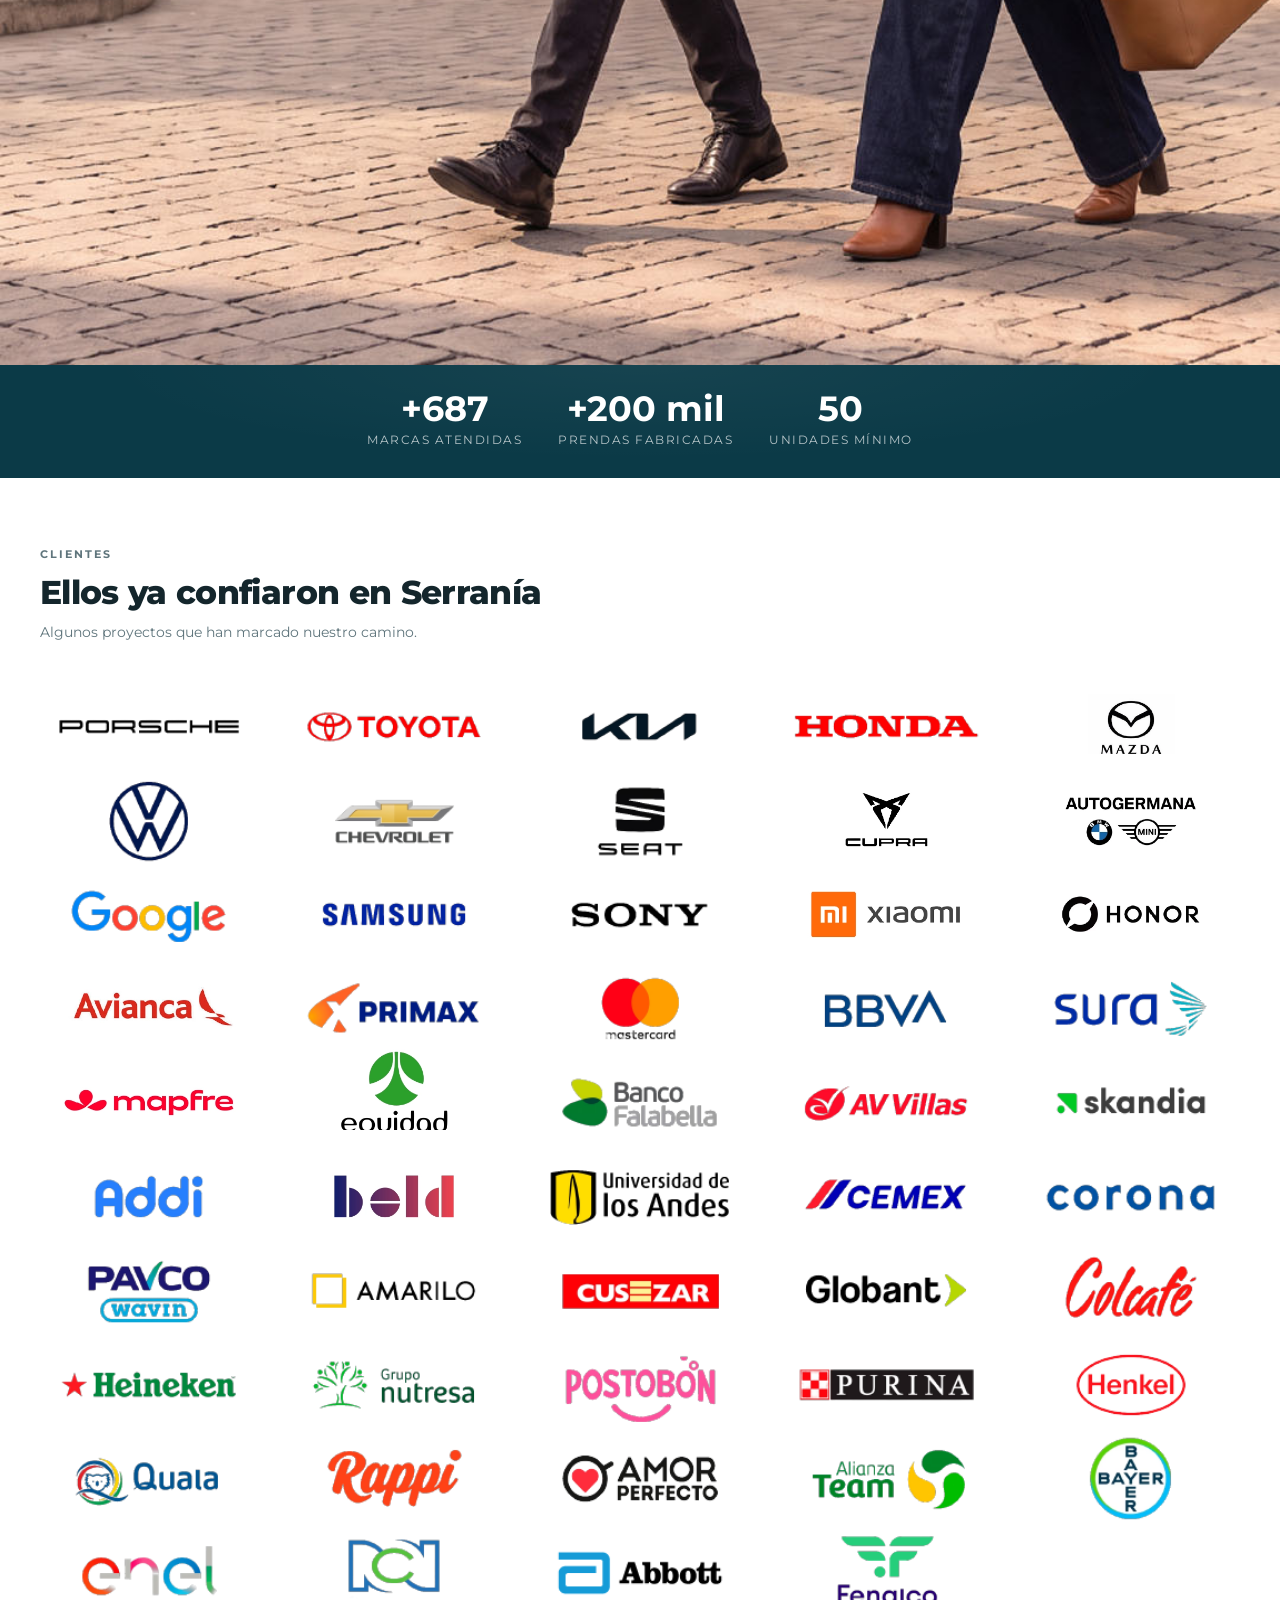
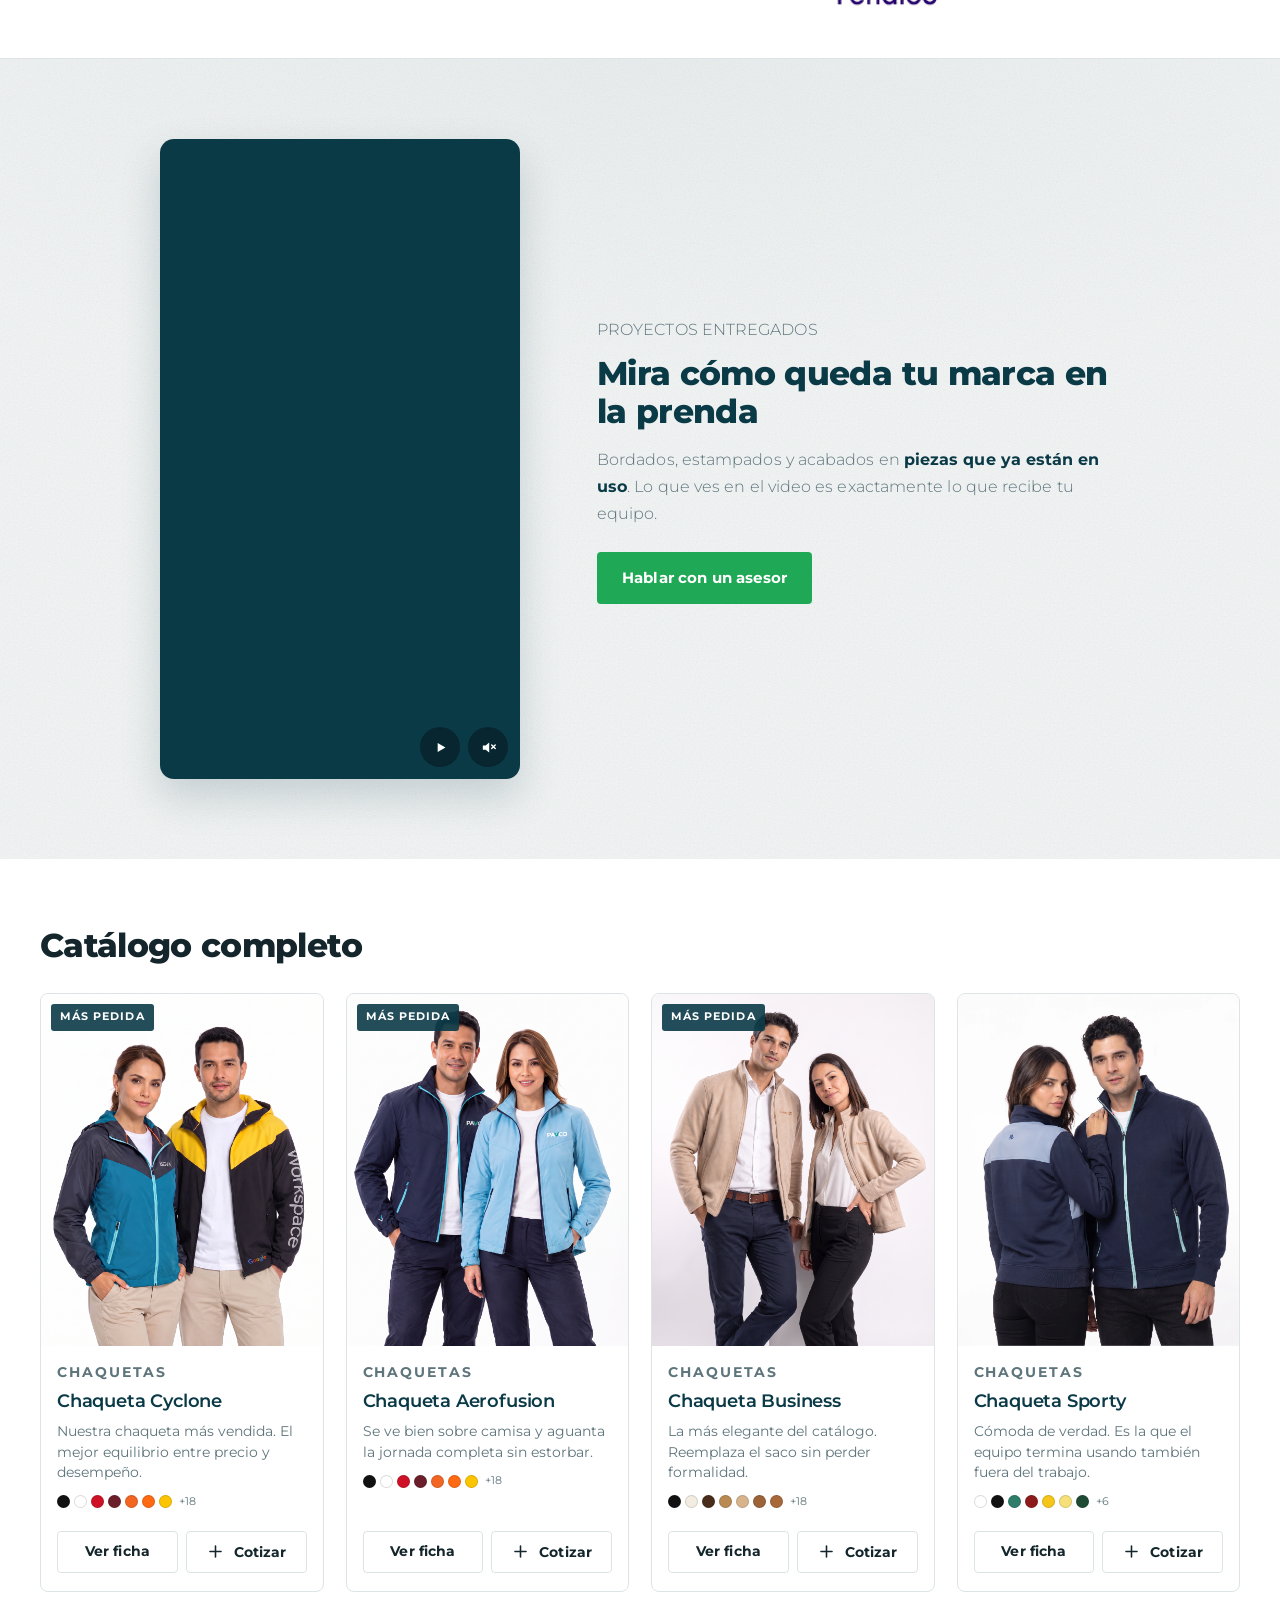
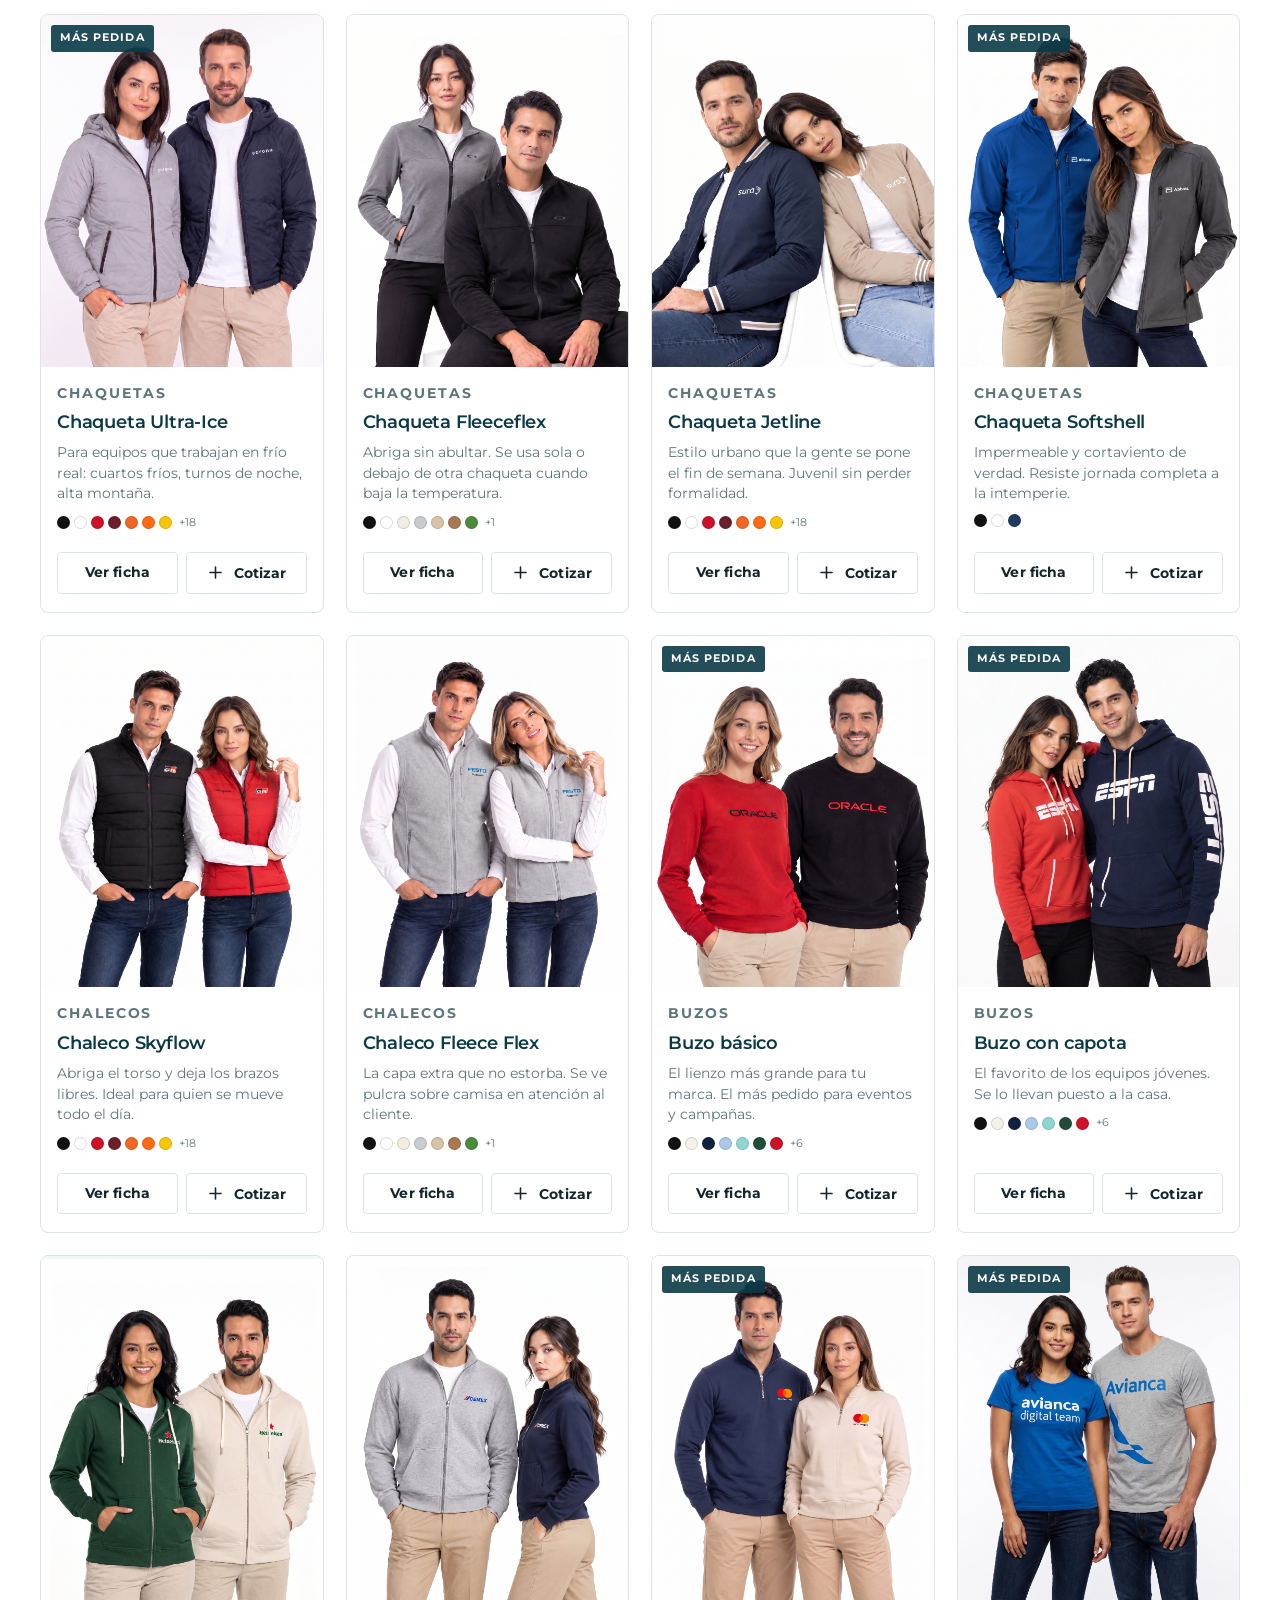
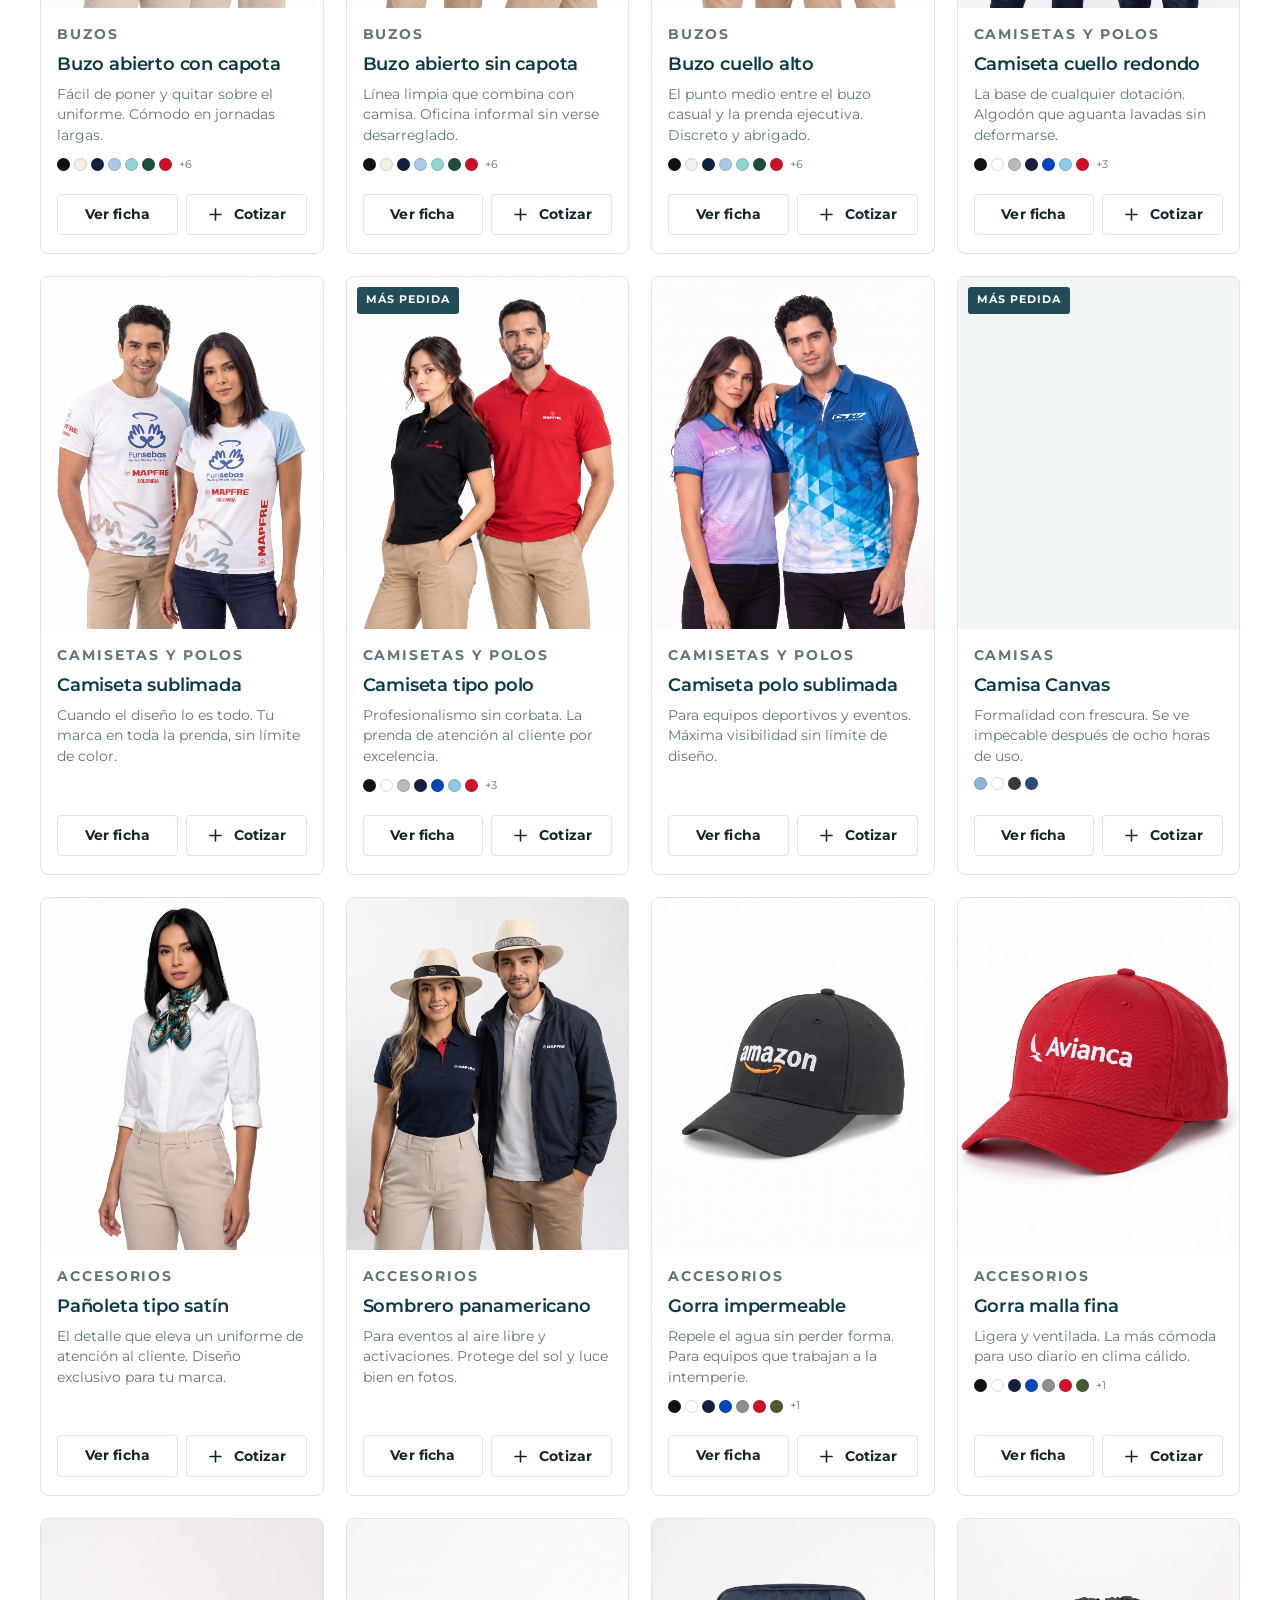
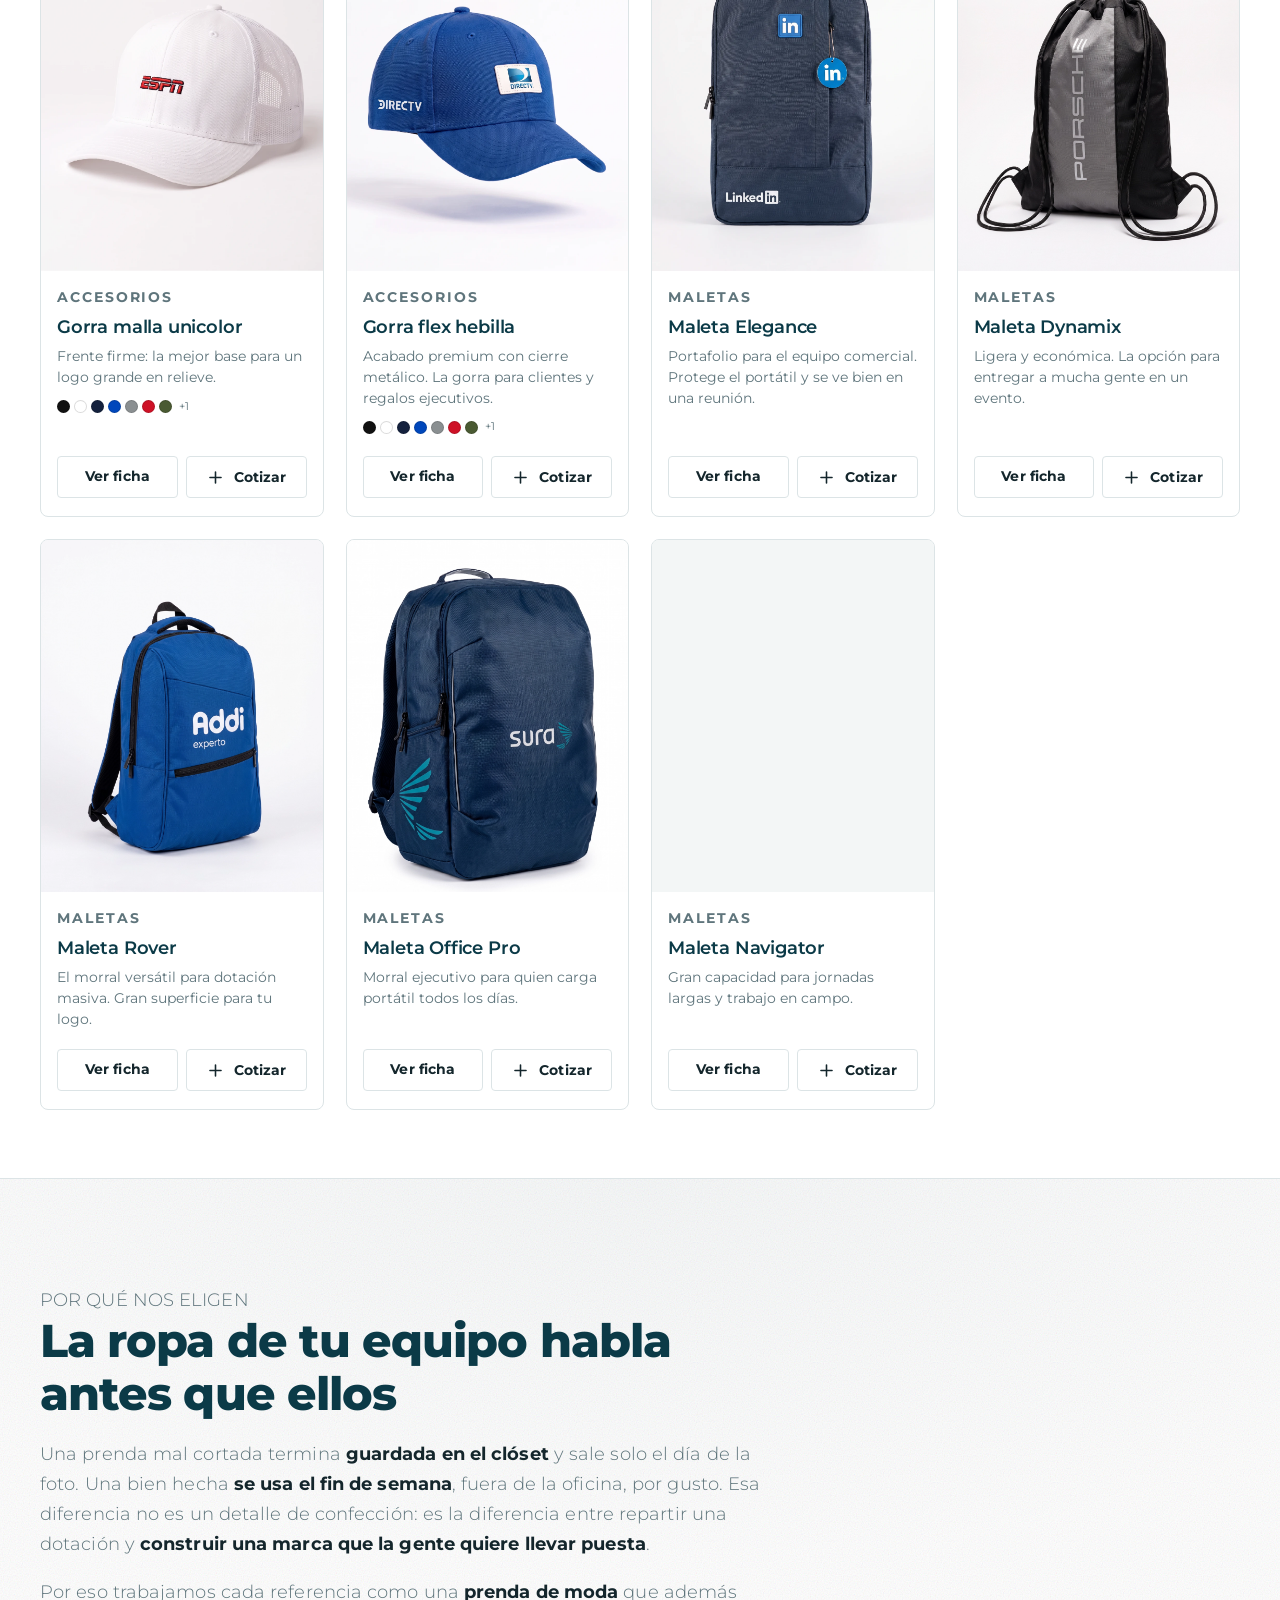
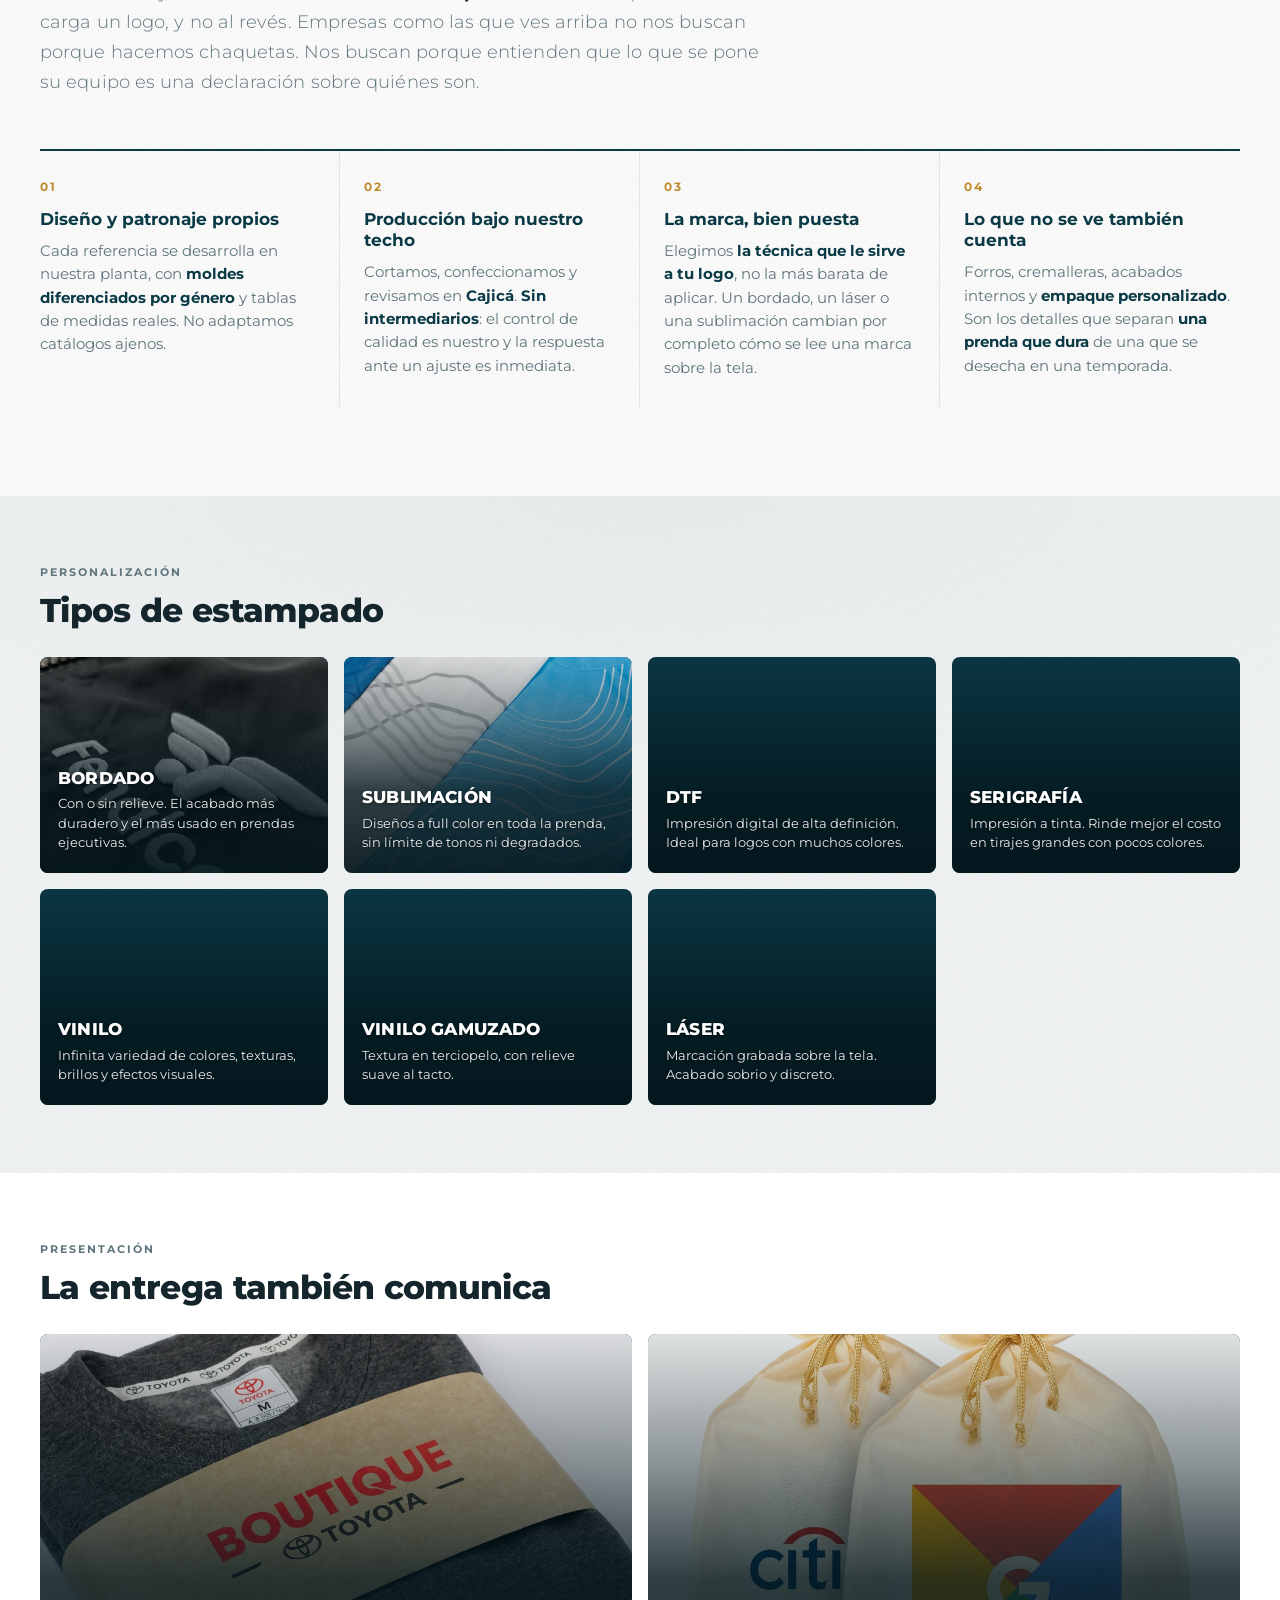
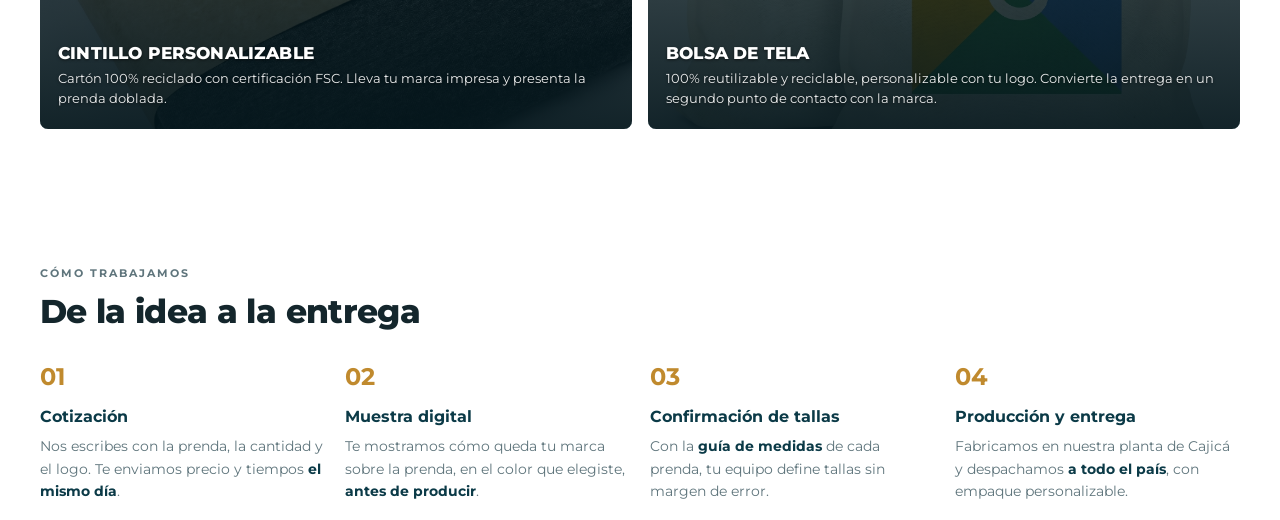
==== commit fc059042: "Update index.html" ====
--- a/index.html
+++ b/index.html
@@ -2,6 +2,8 @@
 <html lang="es-CO">
 <head>
 <meta charset="utf-8">
+<link rel="icon" href="https://catalogo.serrania.co/favicon.png" type="image/png" sizes="96x96">
+<link rel="apple-touch-icon" href="https://catalogo.serrania.co/favicon.png">
 <meta name="viewport" content="width=device-width, initial-scale=1">
 <title>Chaquetas y ropa personalizada para empresas | Serranía</title>
 <meta name="description" content="Chaquetas y ropa personalizada para empresas con tu logo. Fabricación propia en Colombia, desde 50 unidades. Cotiza y recibe precio el mismo día.">
--- a/css/estilos.css
+++ b/css/estilos.css
@@ -105,9 +105,9 @@
   height: 68px;
 }
 .logo{ display:flex; align-items:center; gap:9px; flex:0 0 auto; }
-.logo svg{ width:30px; height:auto; }
+.logo svg{ width:15px; height:auto; }
 /* Logo en imagen. Ajusta la altura si tu PNG se ve muy grande o muy pequeño. */
-.logo img{ height:20px; width:auto; }
+.logo img{ height:15px; width:auto; }
 .logo-texto{
   font-family: Georgia, "Times New Roman", serif;
   font-size:1.35rem; color: var(--tinta); letter-spacing:.01em;
--- a/css/estilos.css
+++ b/css/estilos.css
@@ -105,9 +105,9 @@
   height: 68px;
 }
 .logo{ display:flex; align-items:center; gap:9px; flex:0 0 auto; }
-.logo svg{ width:30px; height:auto; }
+.logo svg{ width:15px; height:auto; }
 /* Logo en imagen. Ajusta la altura si tu PNG se ve muy grande o muy pequeño. */
-.logo img{ height:20px; width:auto; }
+.logo img{ height:15px; width:auto; }
 .logo-texto{
   font-family: Georgia, "Times New Roman", serif;
   font-size:1.35rem; color: var(--tinta); letter-spacing:.01em;
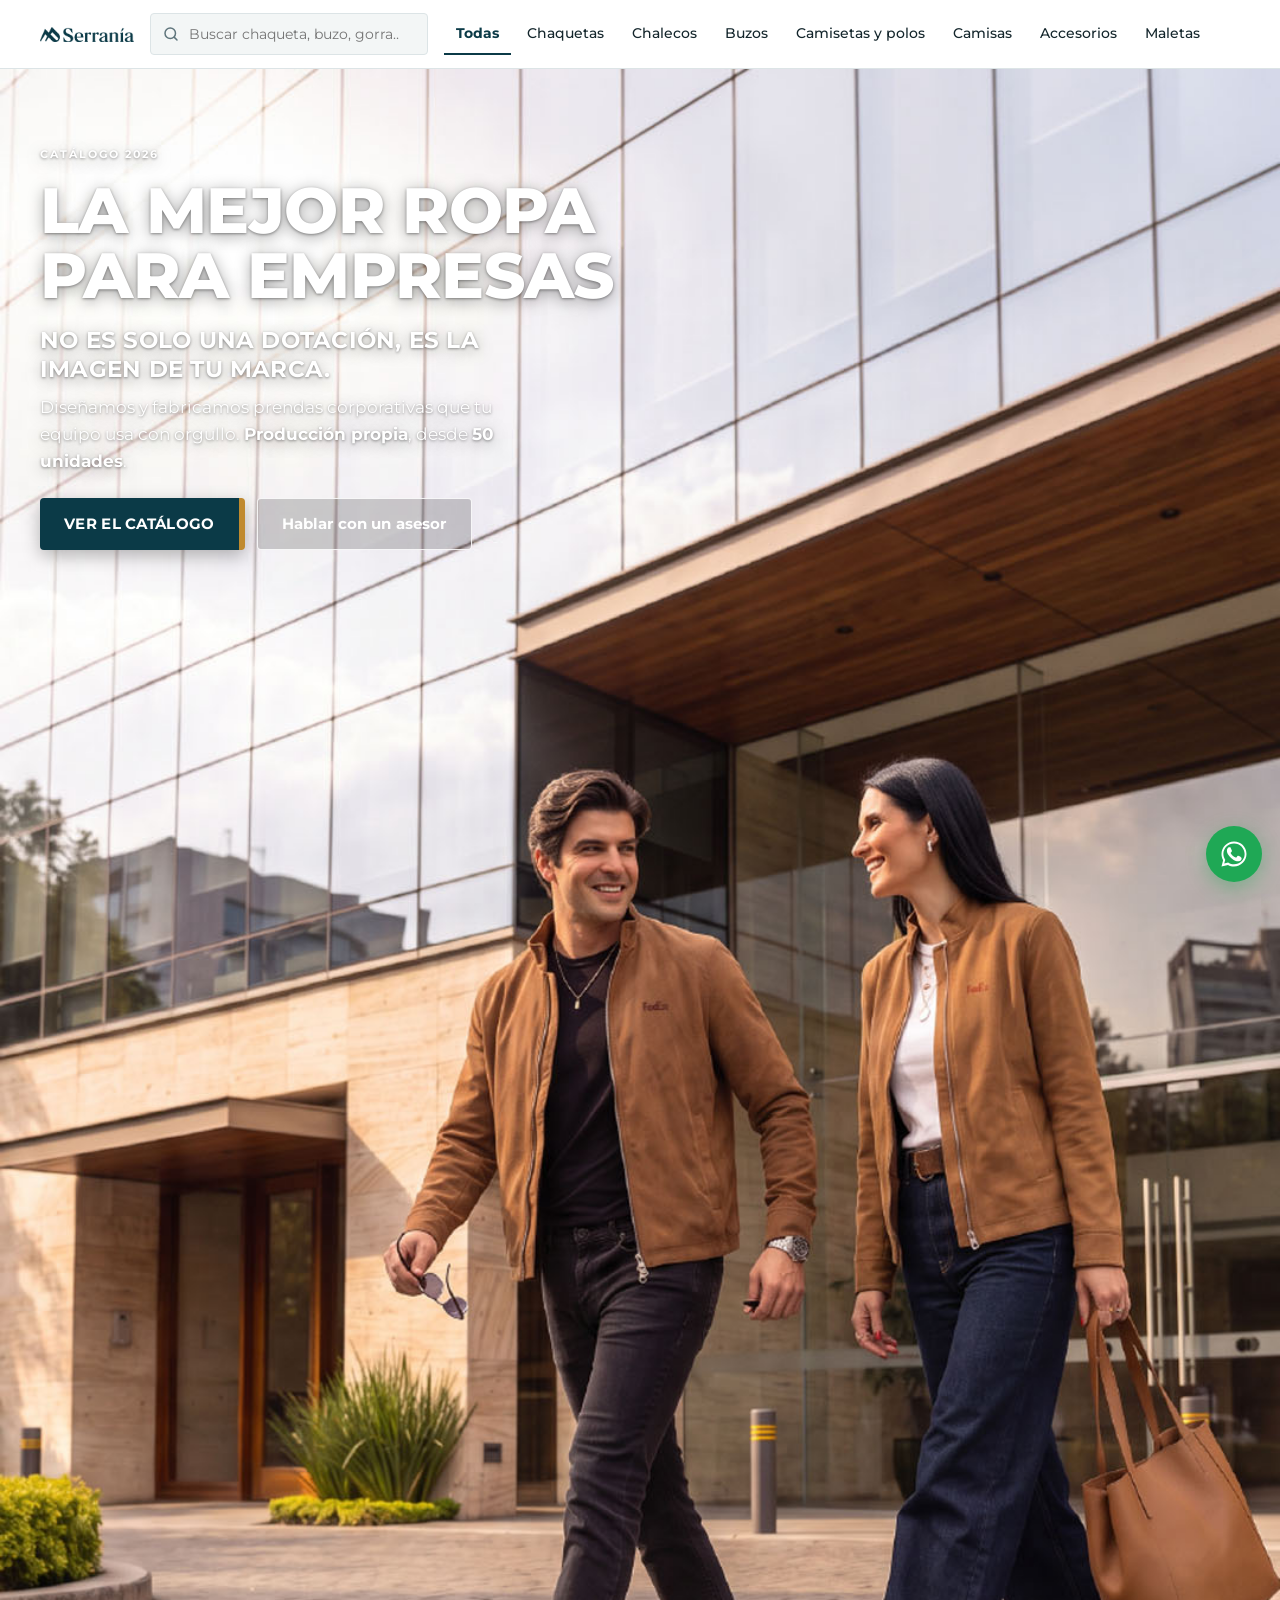
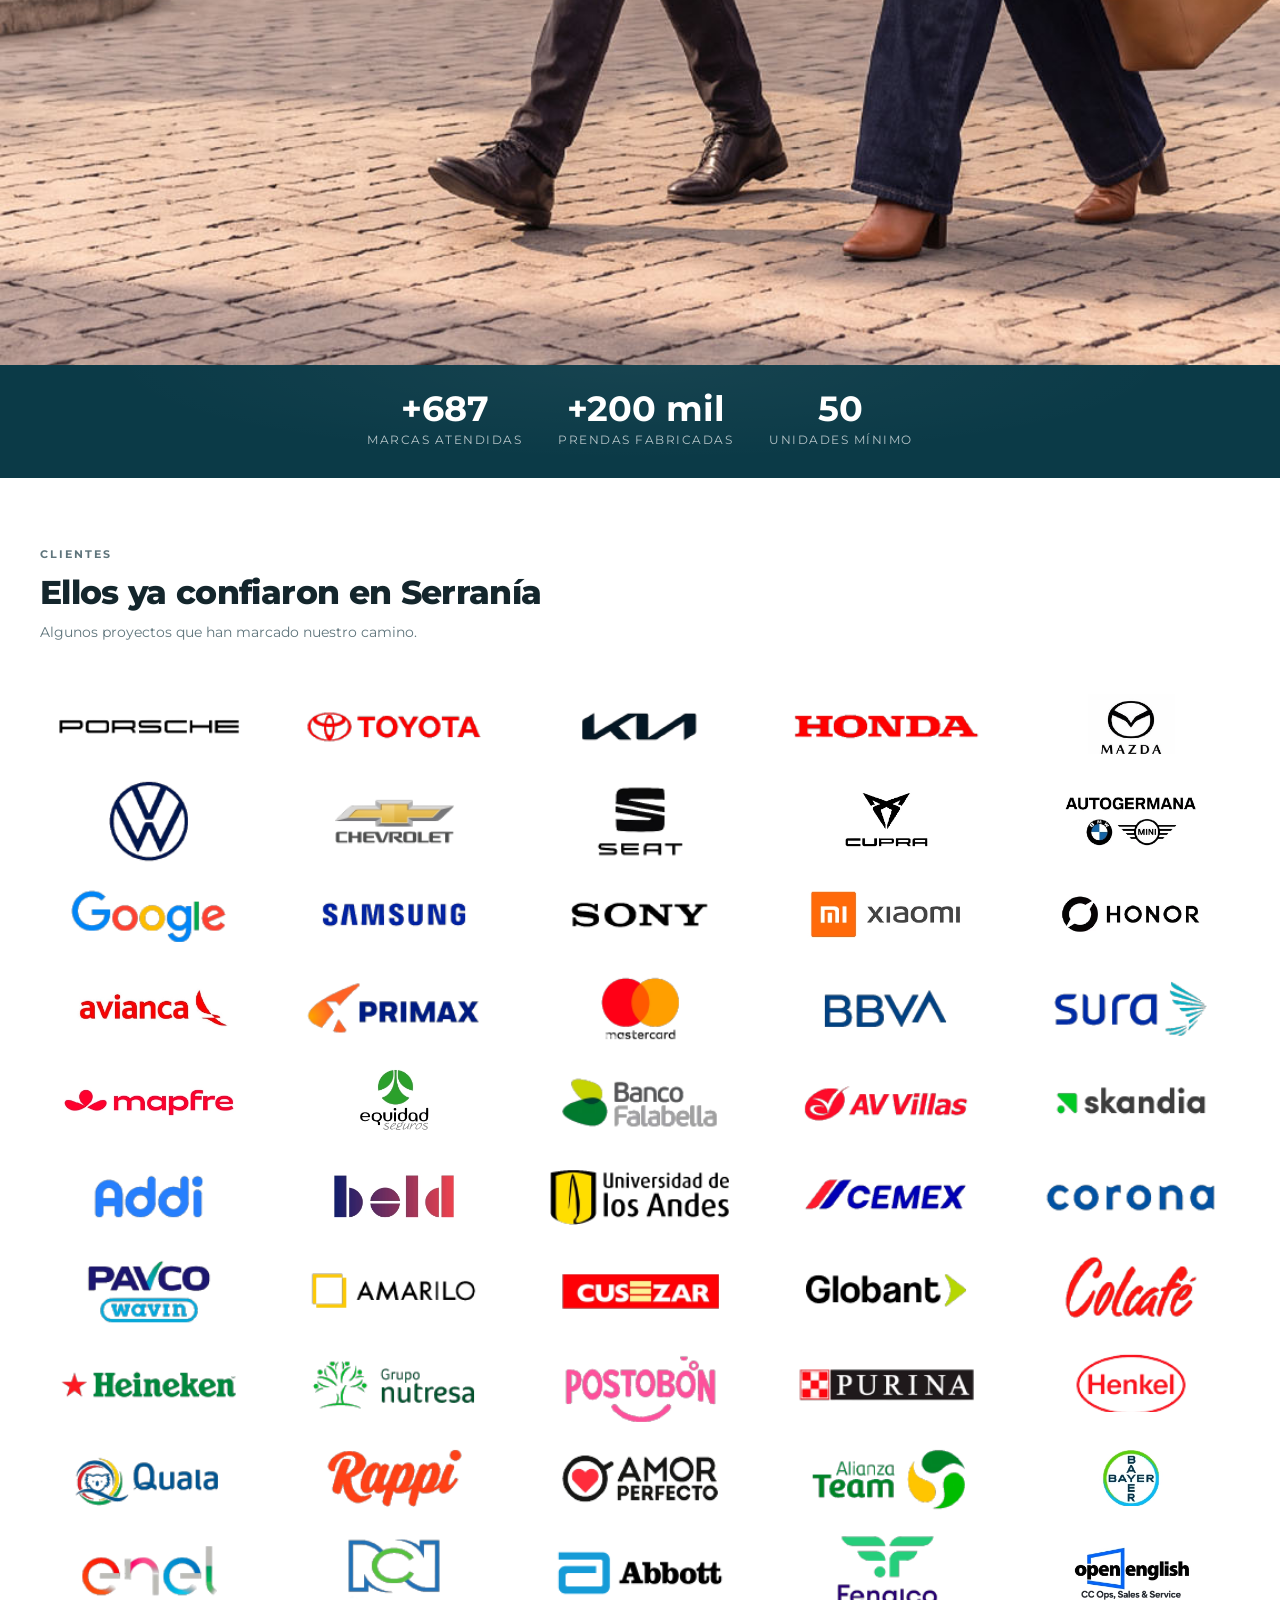
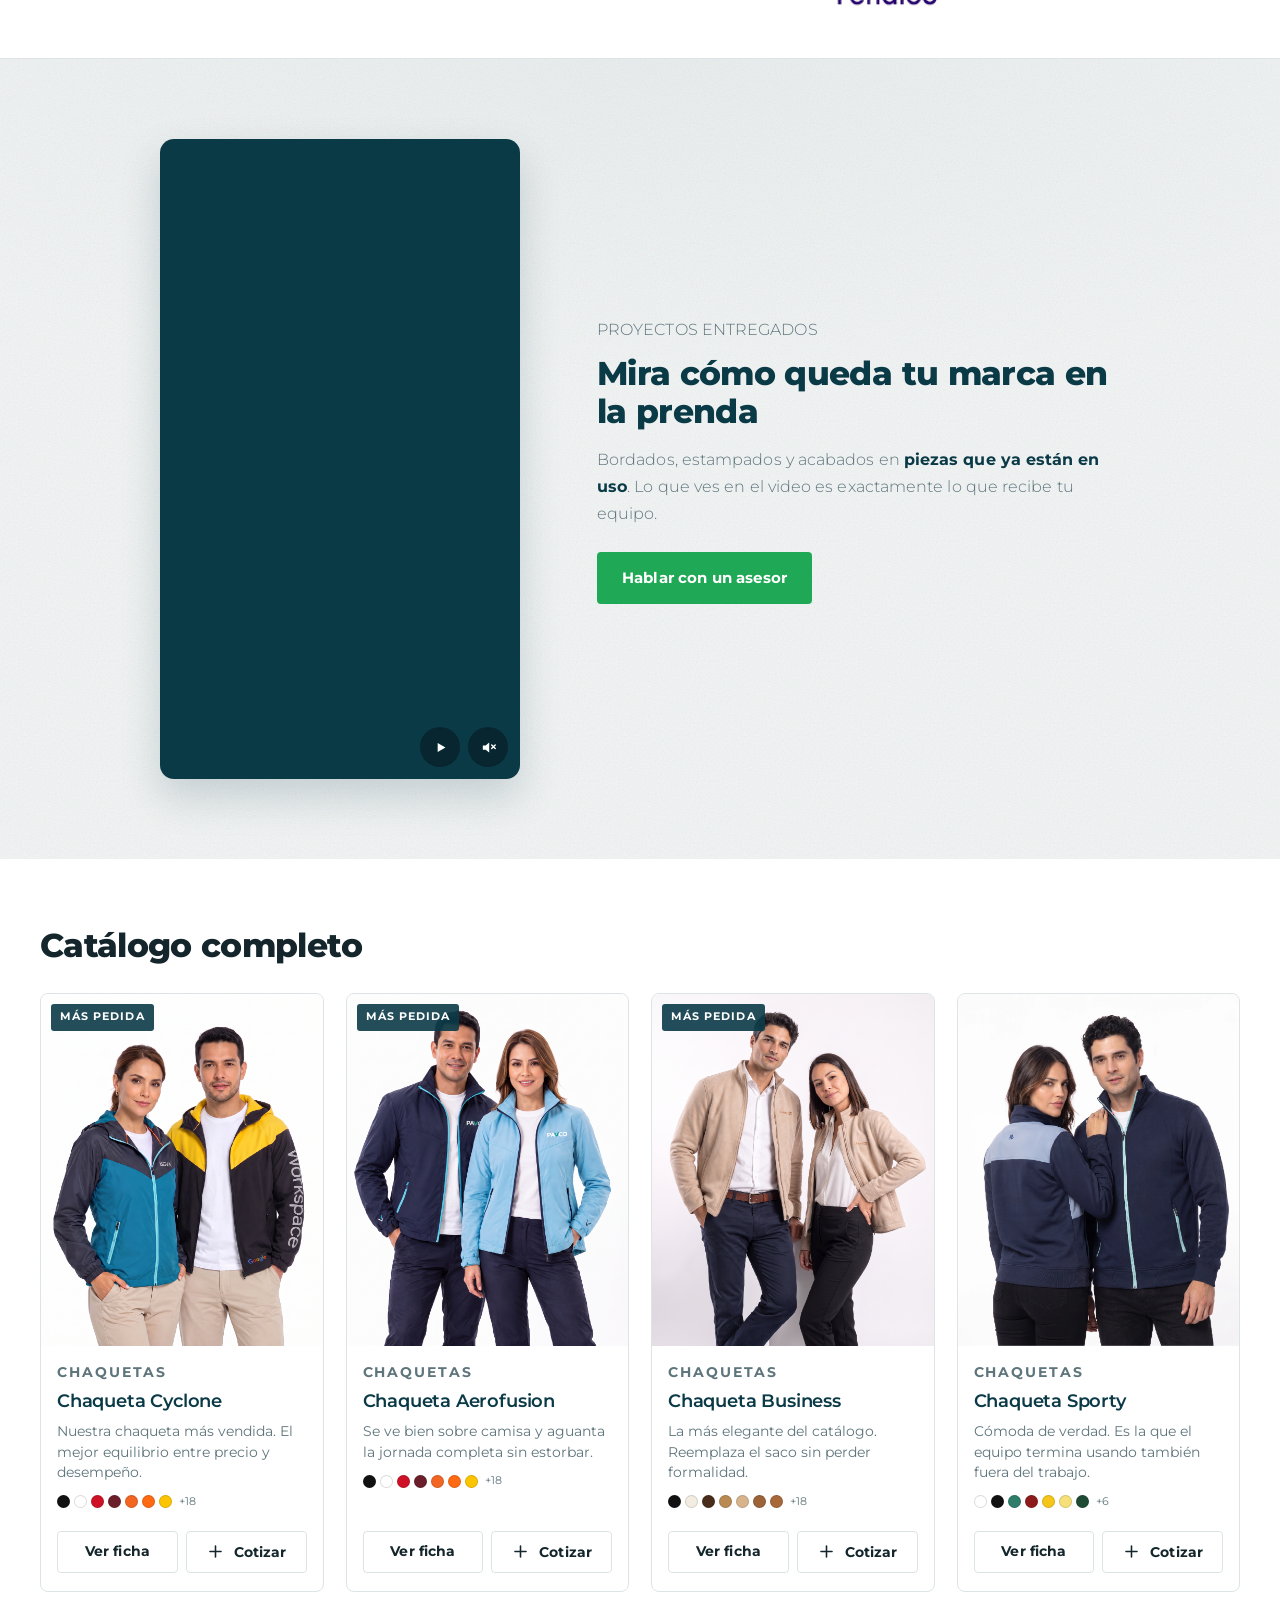
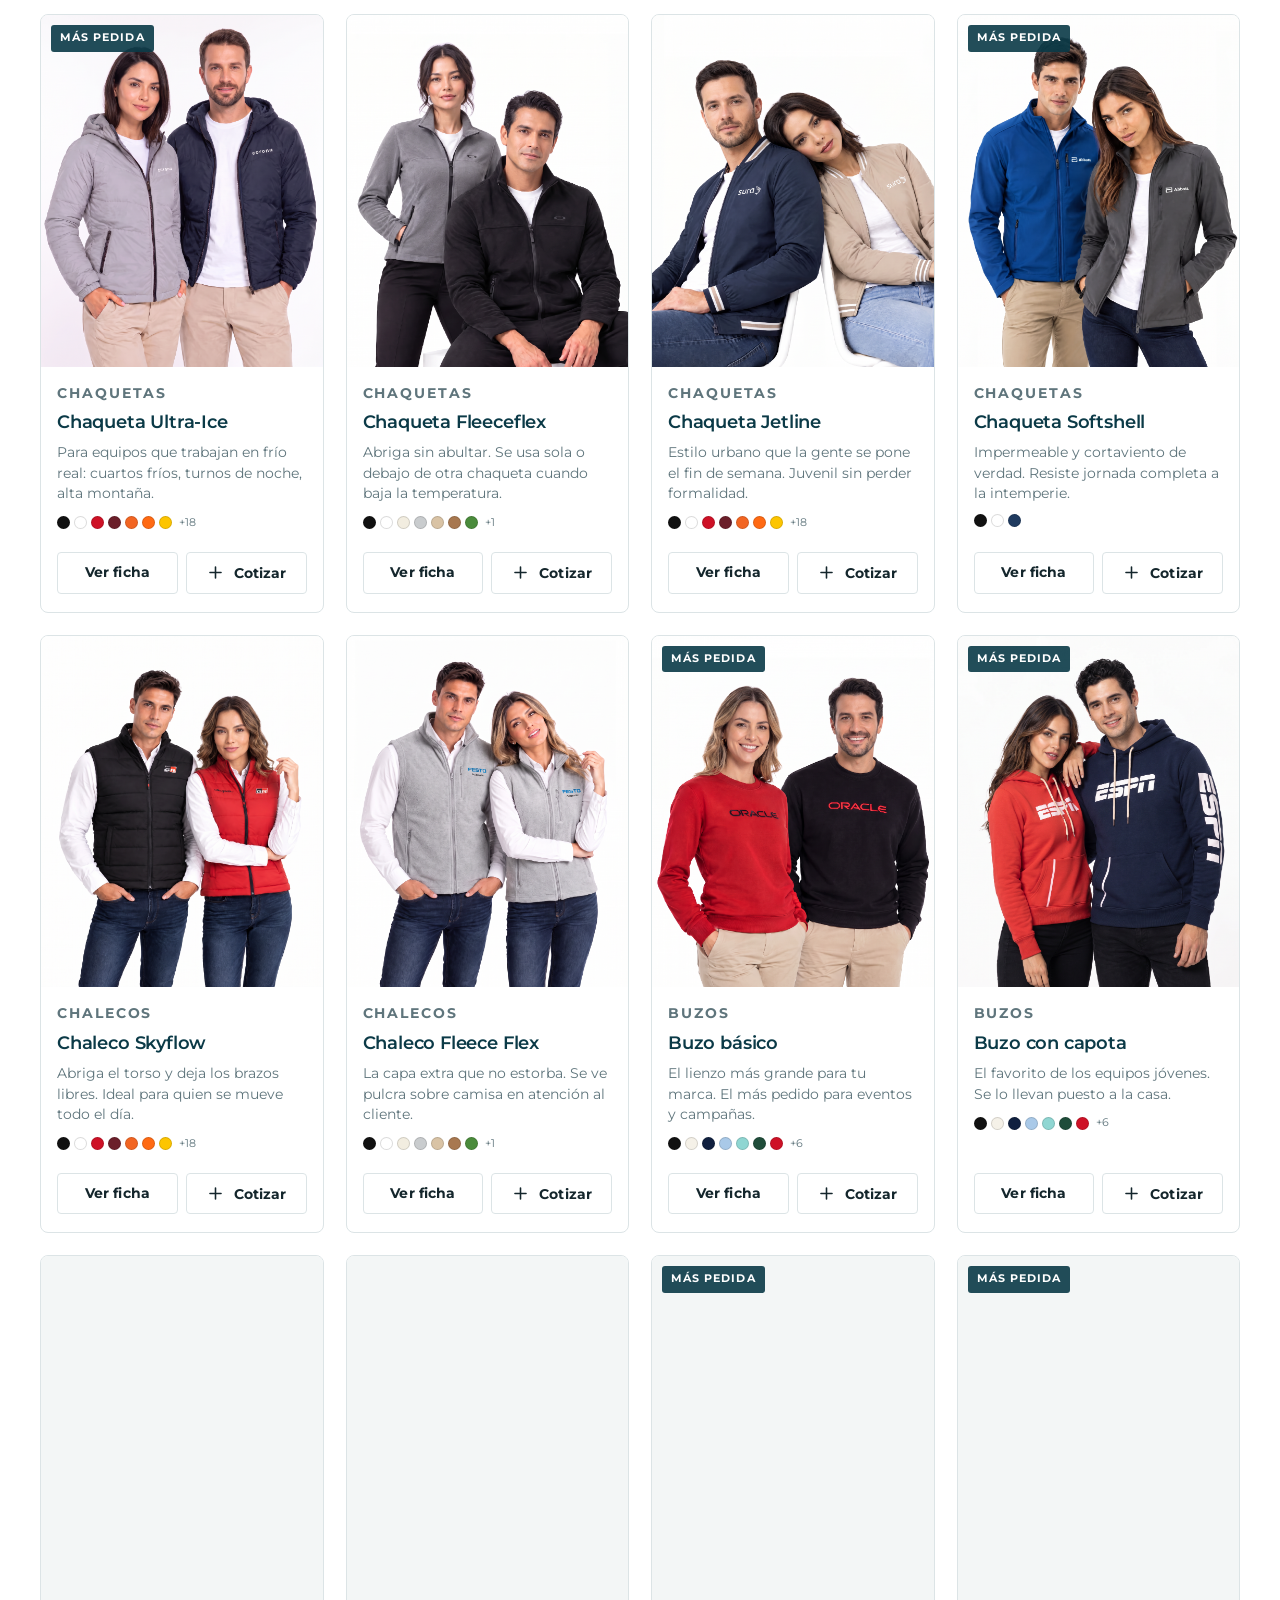
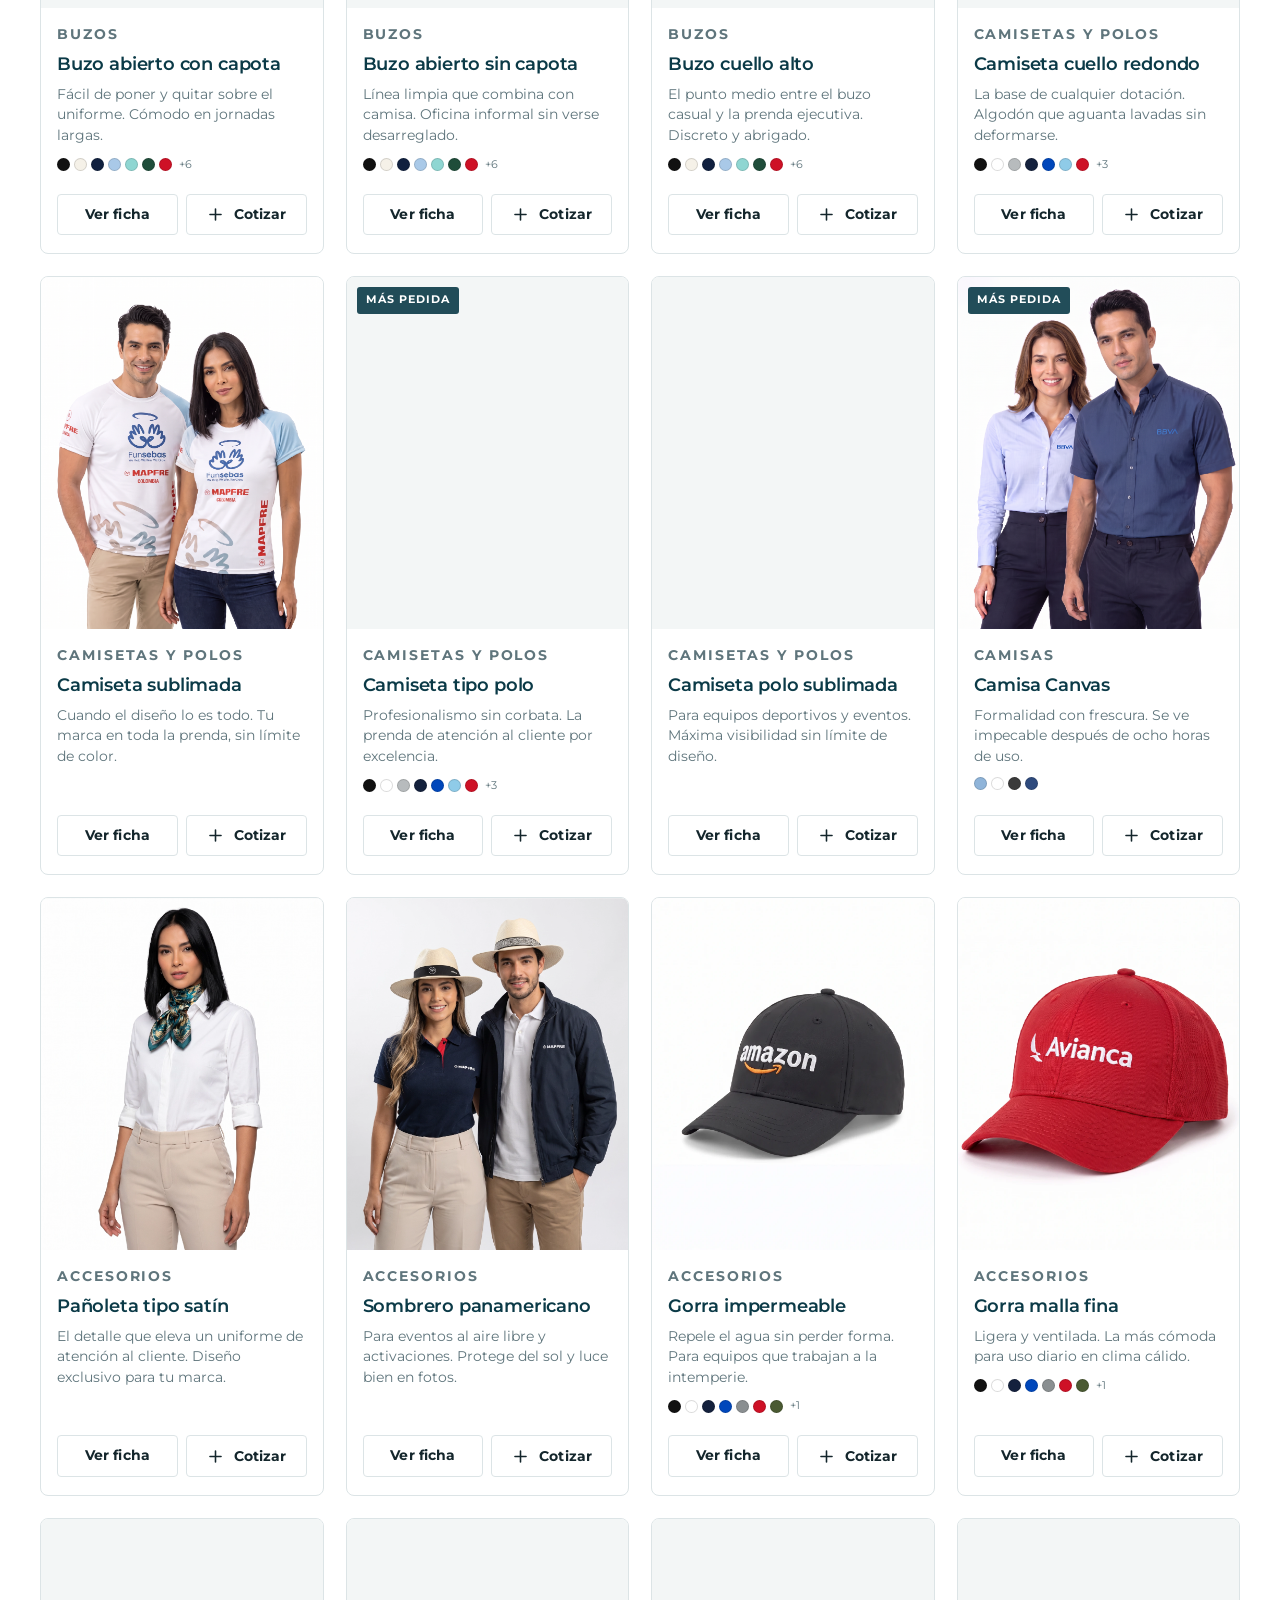
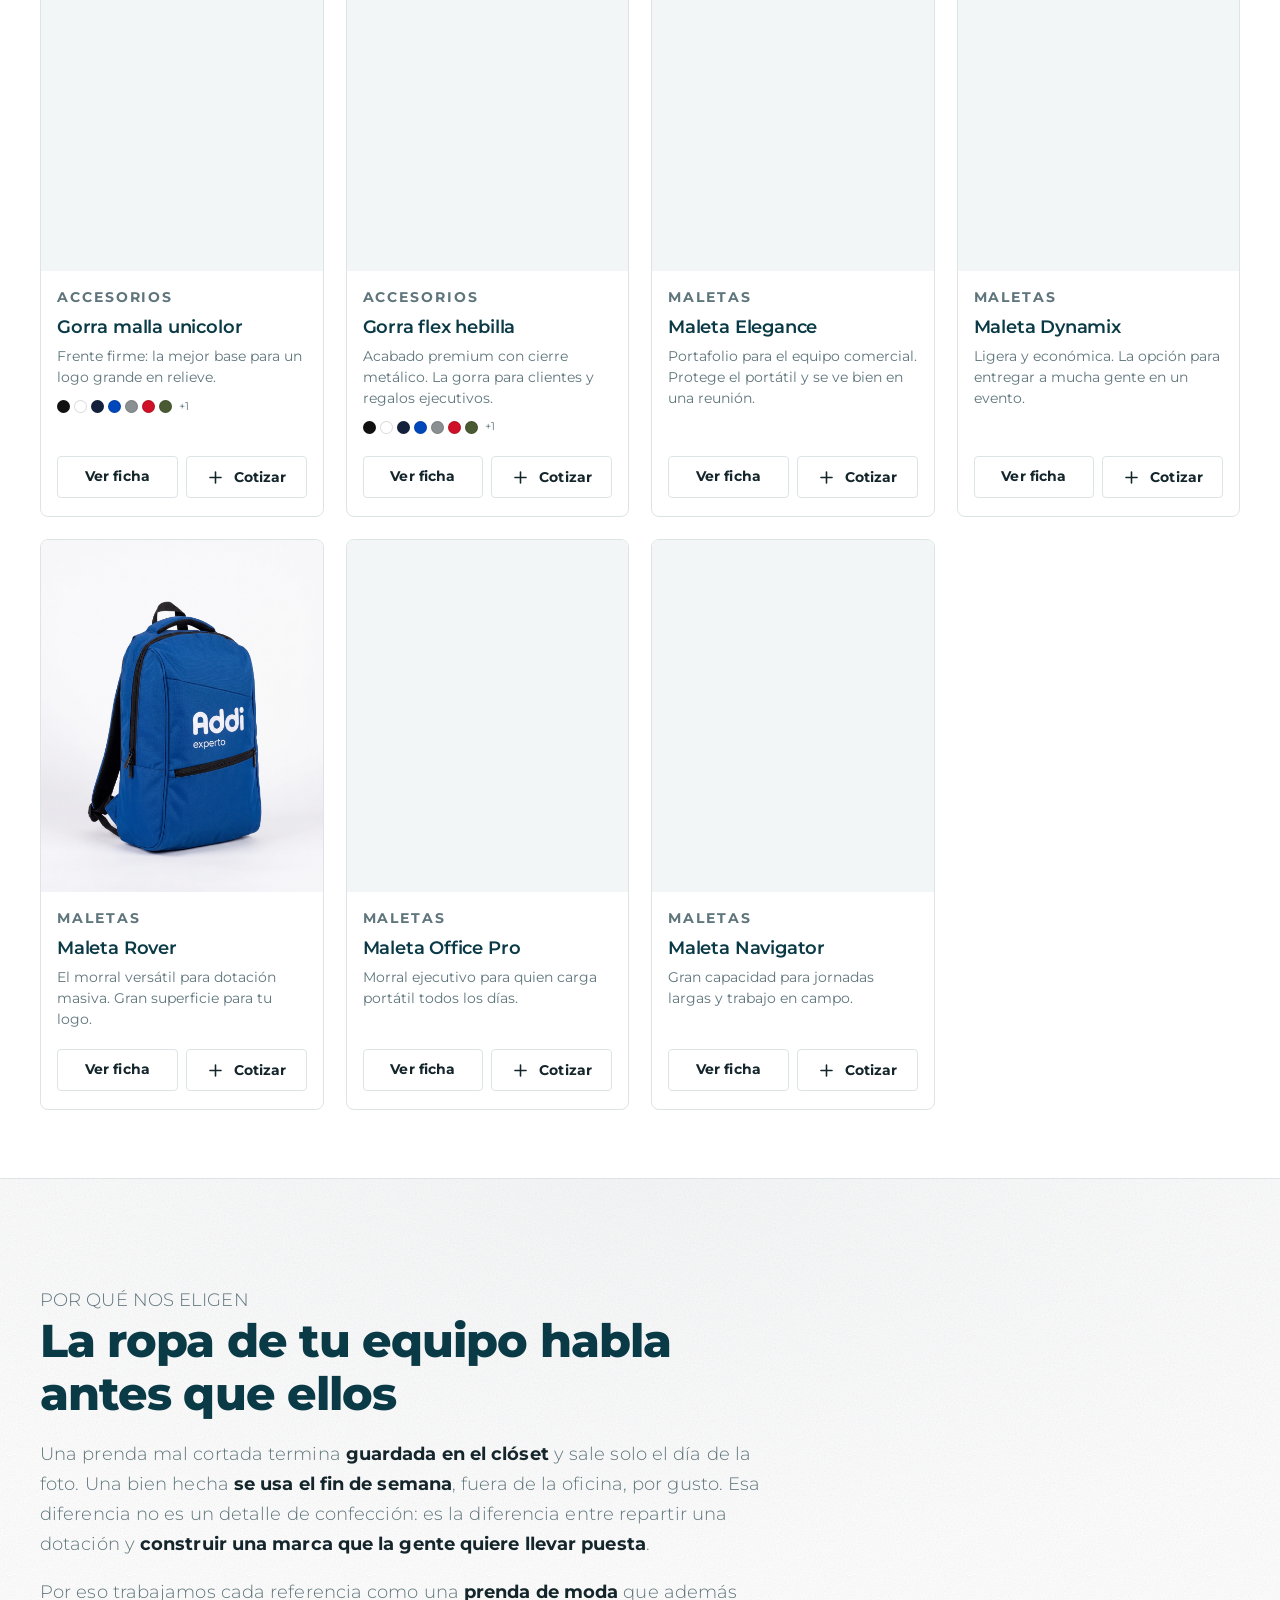
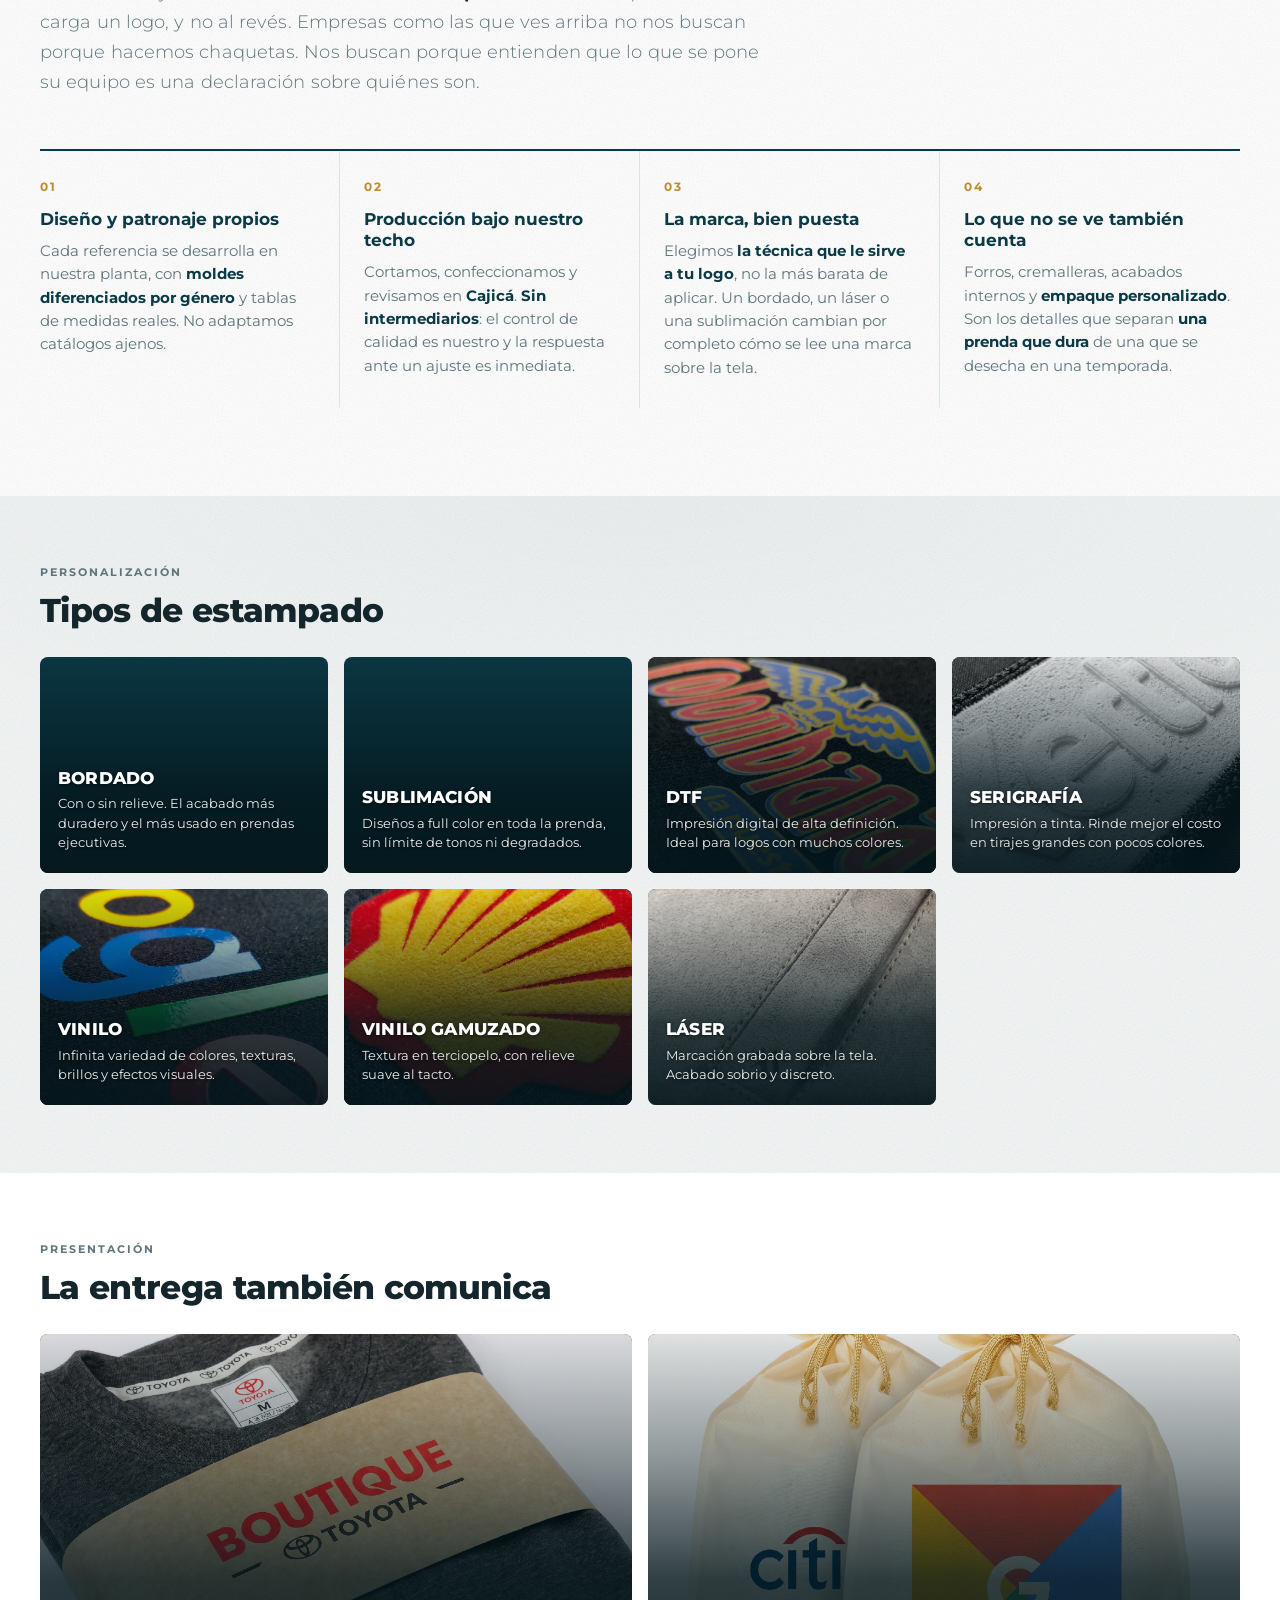
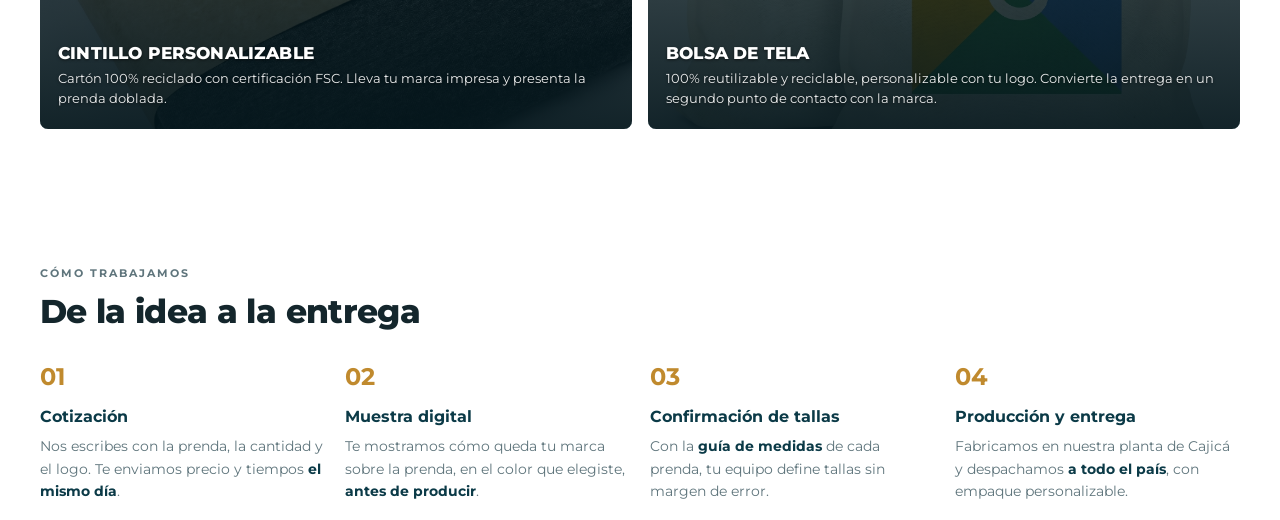
==== commit 7dabff61: "Update index.html" ====
--- a/index.html
+++ b/index.html
@@ -20,6 +20,15 @@
 <link rel="stylesheet" href="css/estilos.css">
 <link rel="icon" type="image/png" href="img/favicon.png">
 <link rel="apple-touch-icon" href="img/favicon.png"> 
+<!-- Google tag (gtag.js) -->
+<script async src="https://www.googletagmanager.com/gtag/js?id=G-1Q8EYWX263"></script>
+<script>
+  window.dataLayer = window.dataLayer || [];
+  function gtag(){dataLayer.push(arguments);}
+  gtag('js', new Date());
+
+  gtag('config', 'G-1Q8EYWX263');
+</script>
 </head>
 <body>
 
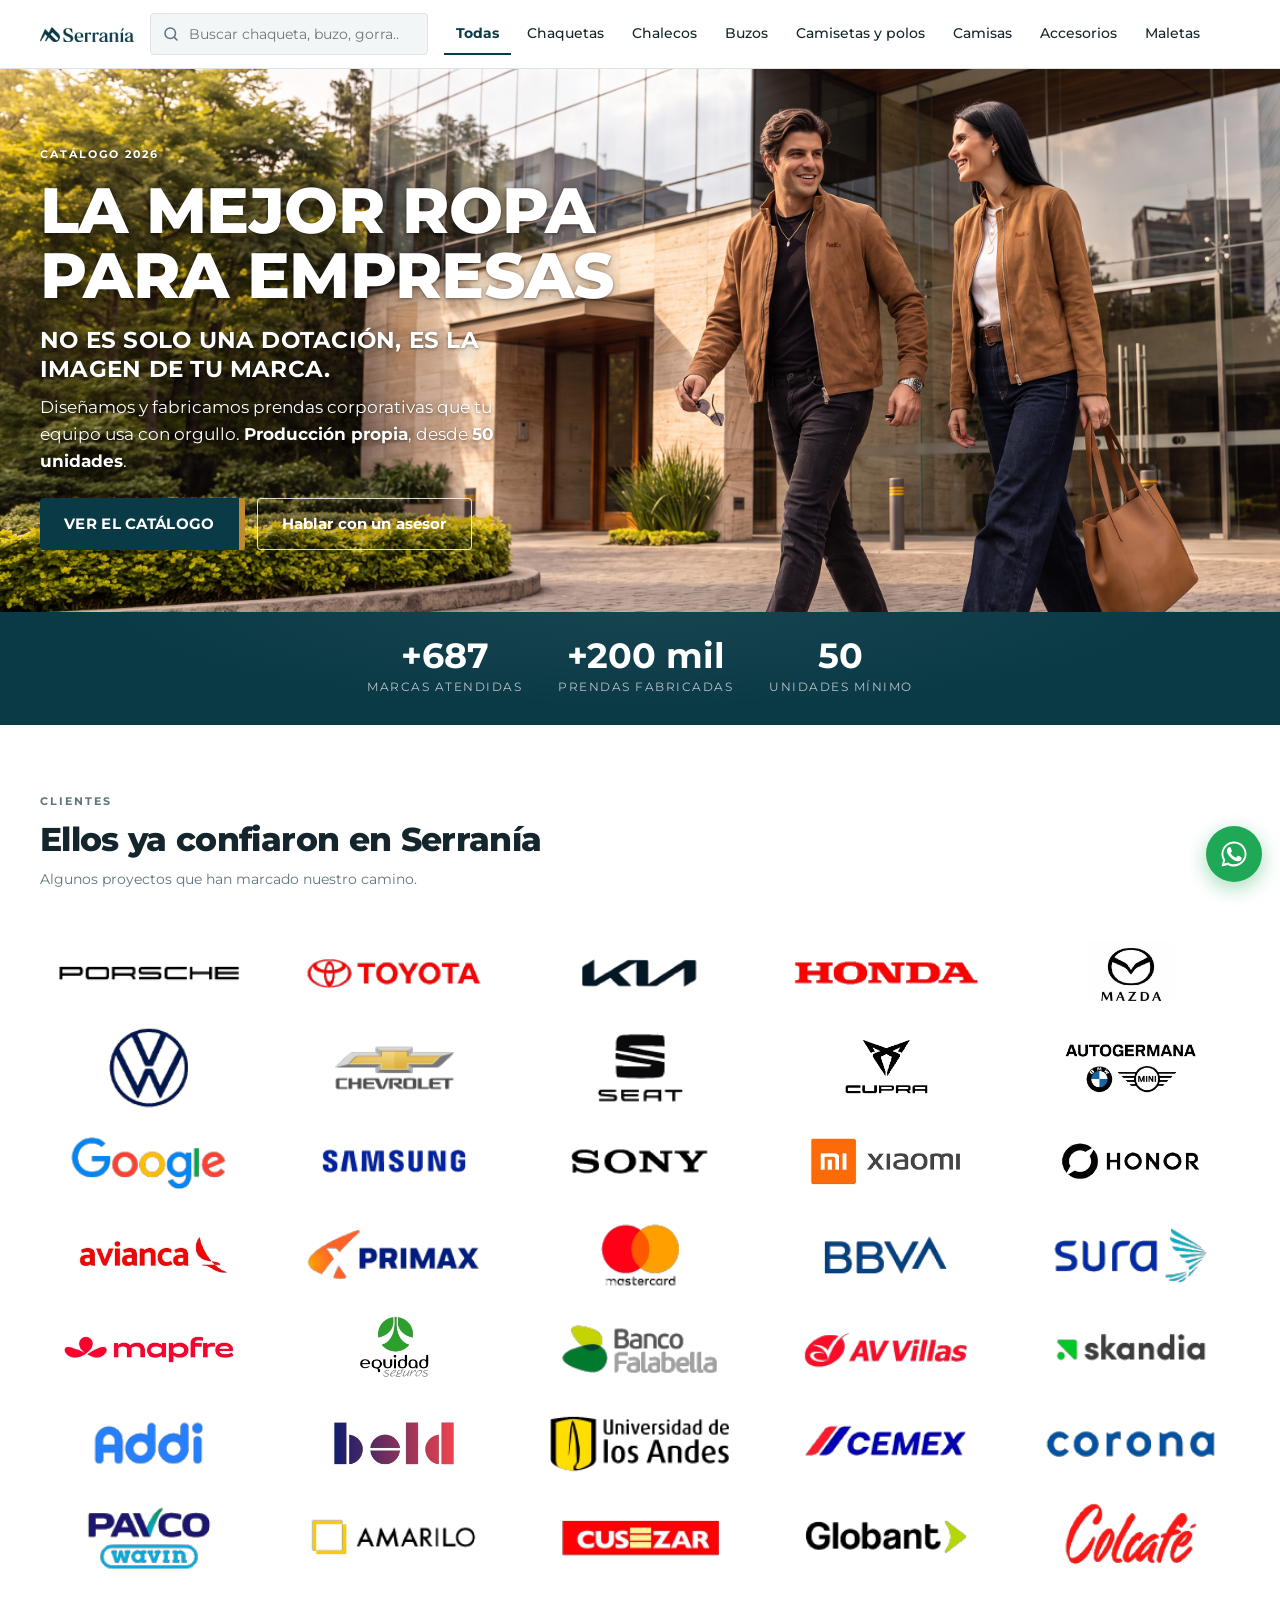
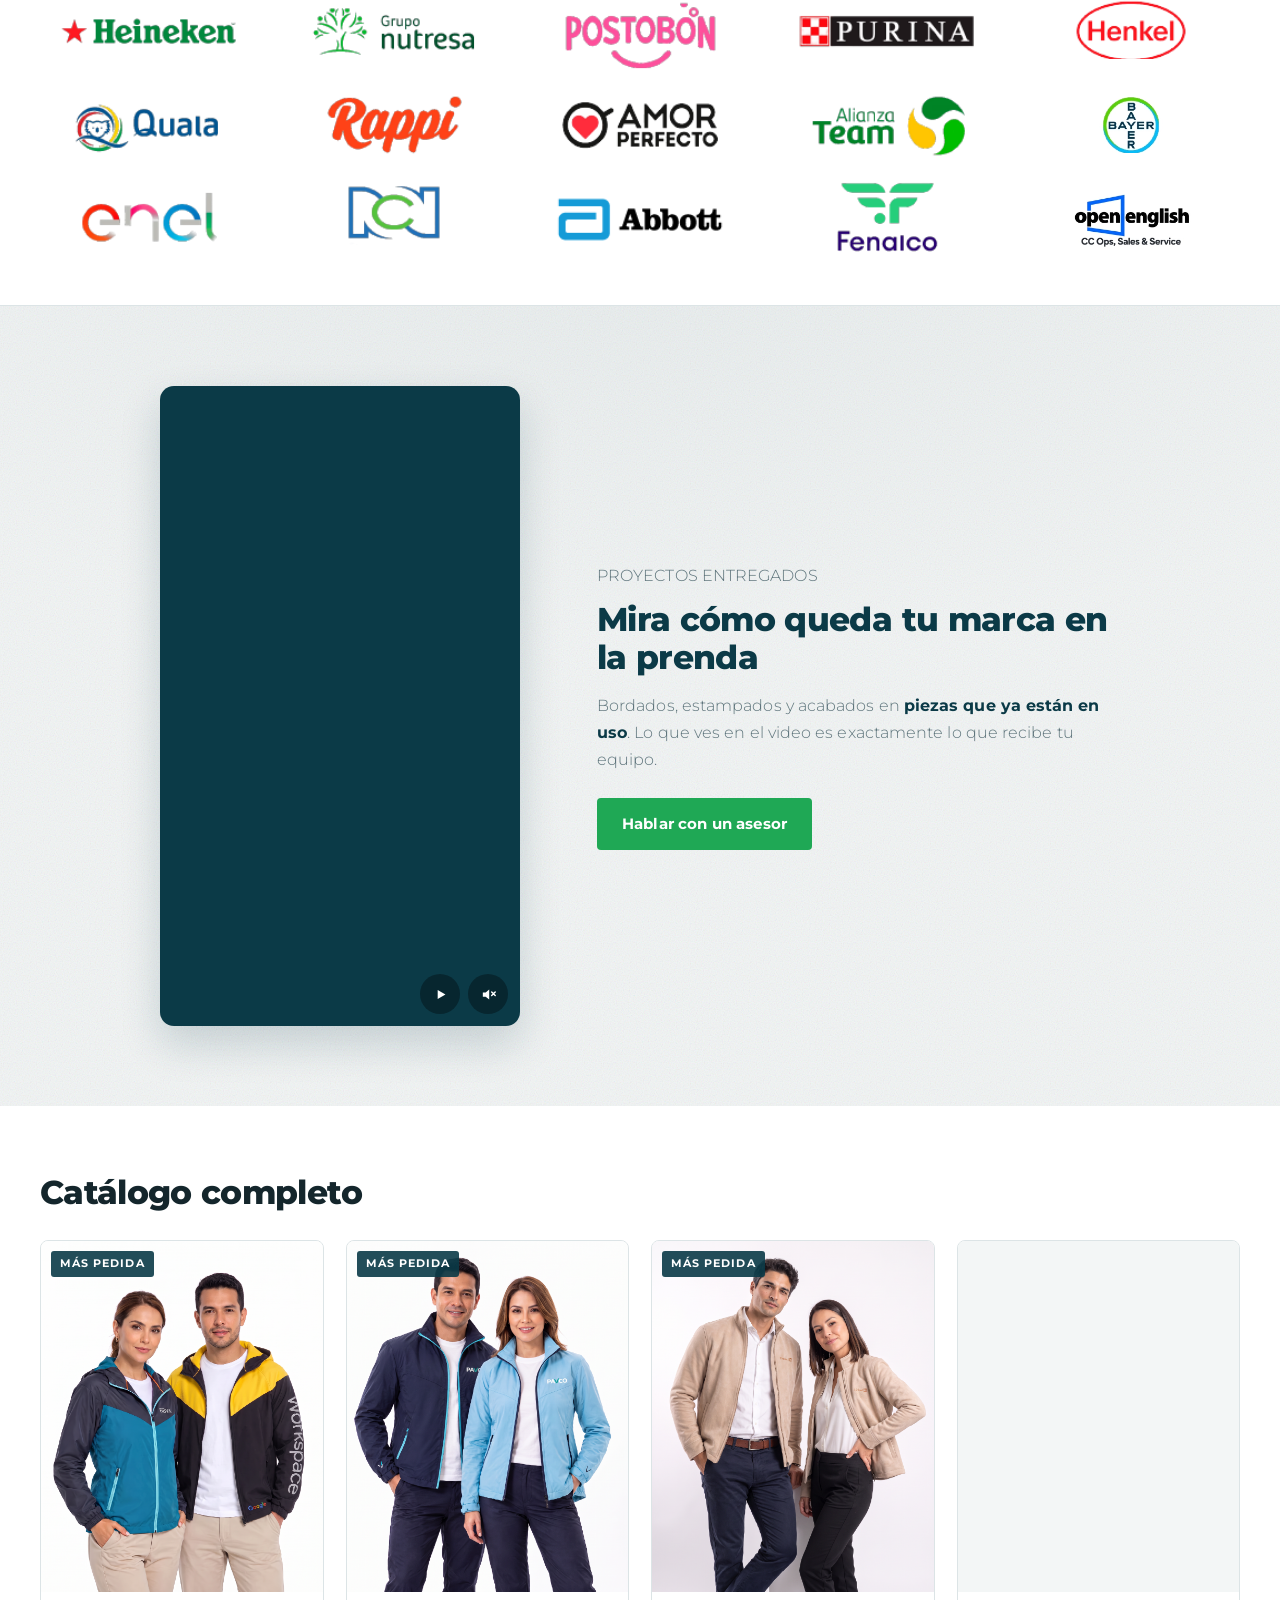
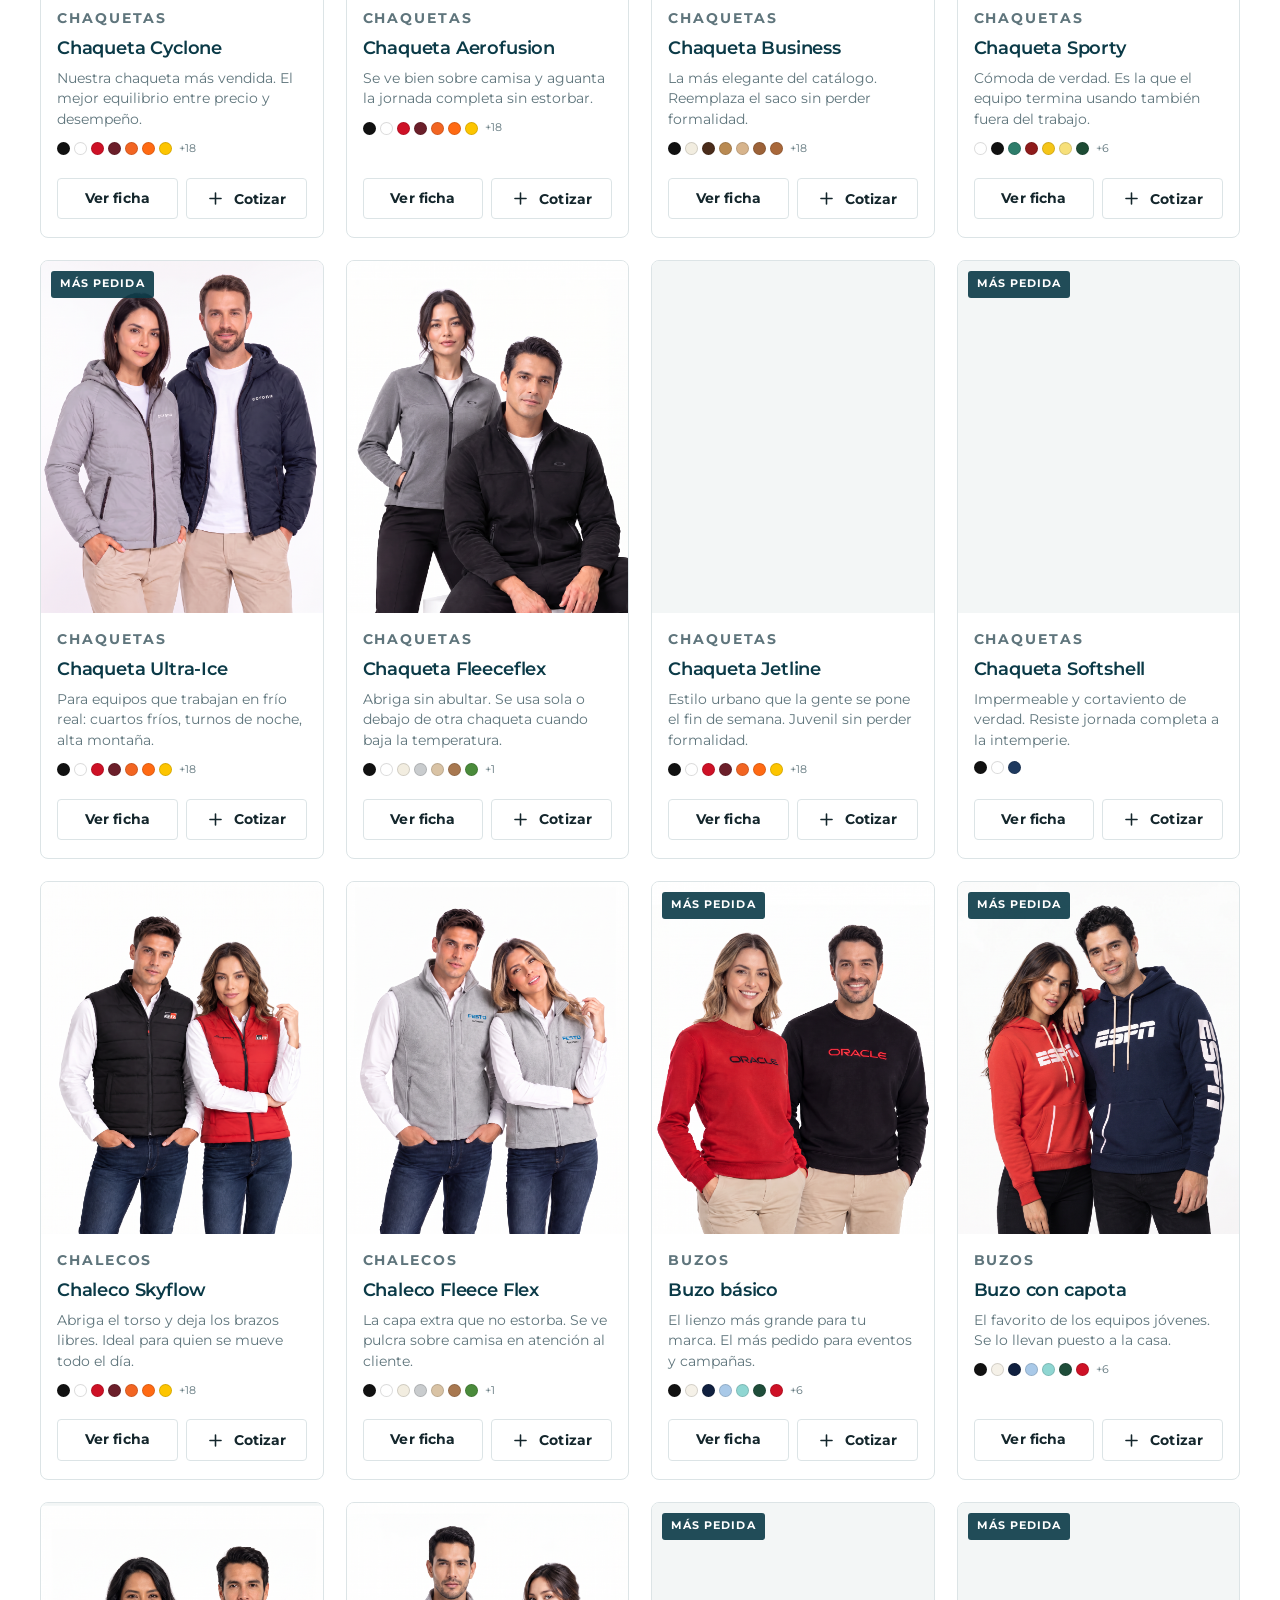
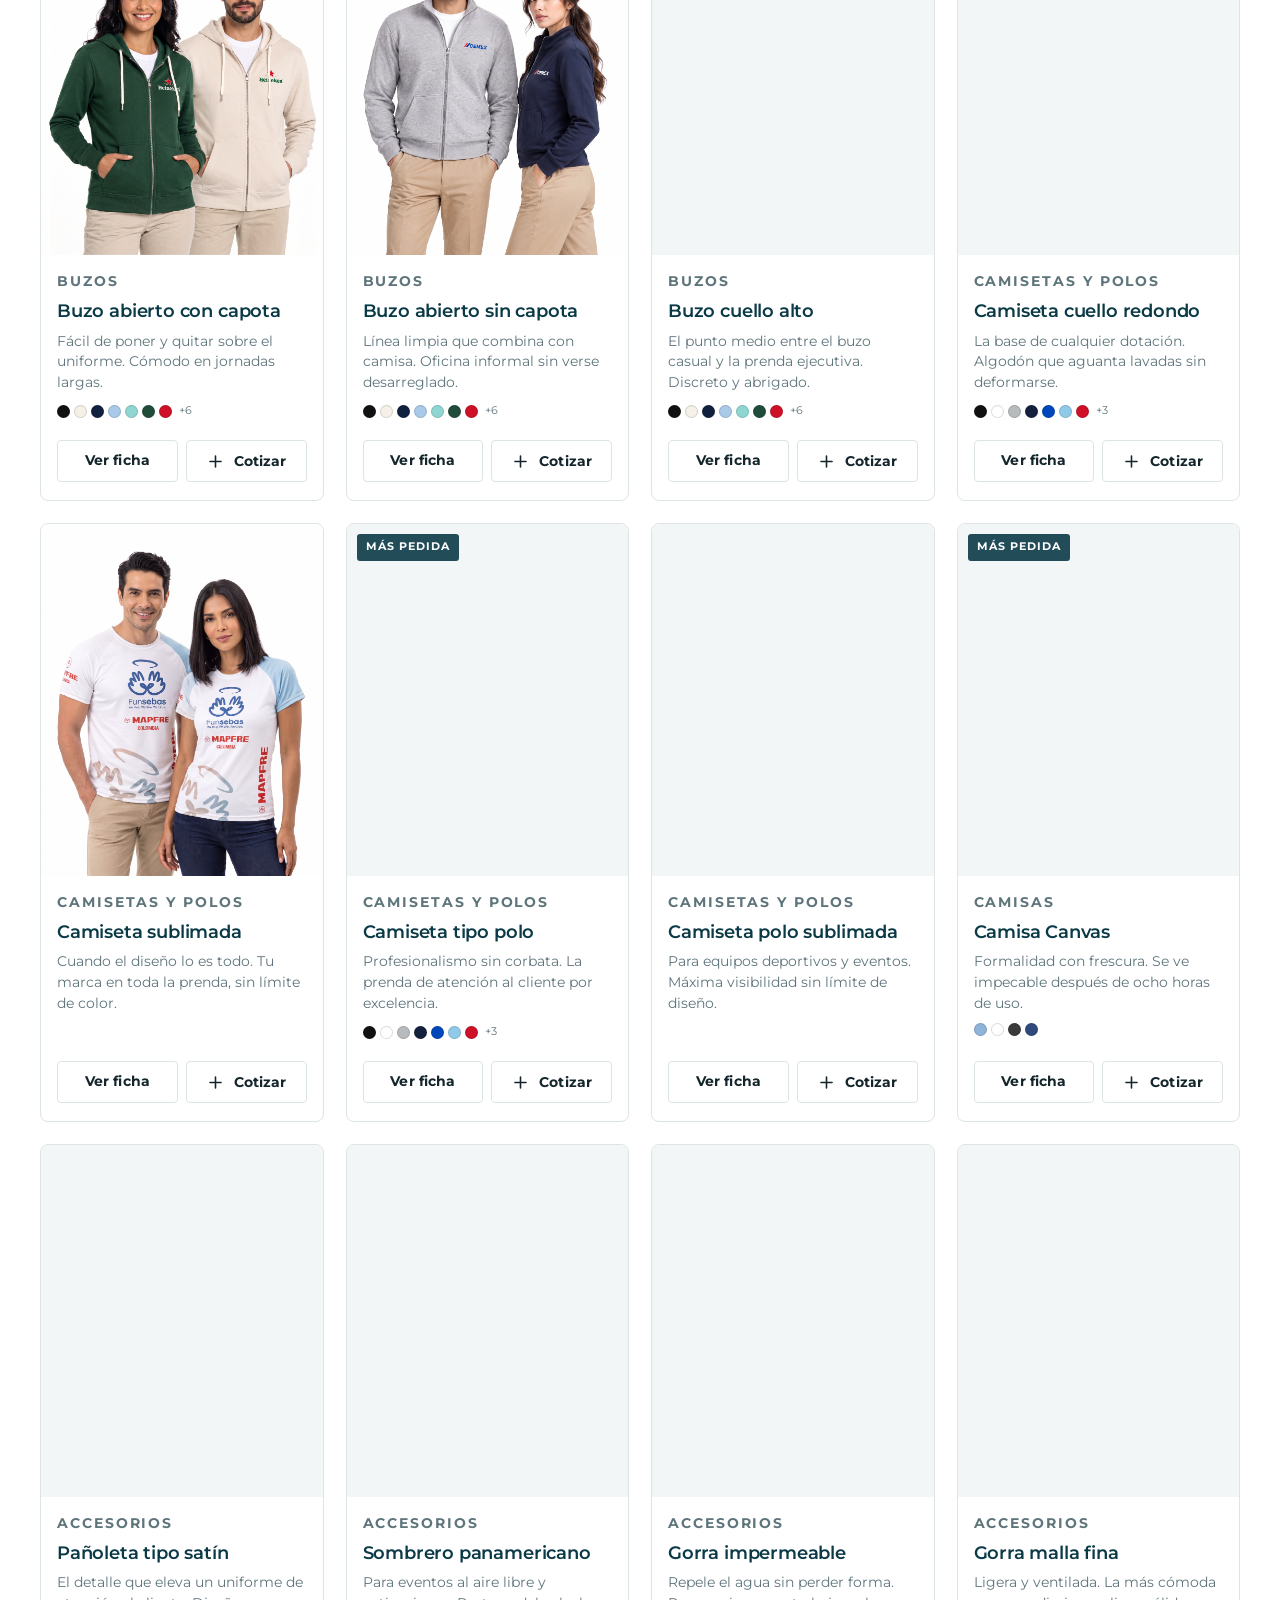
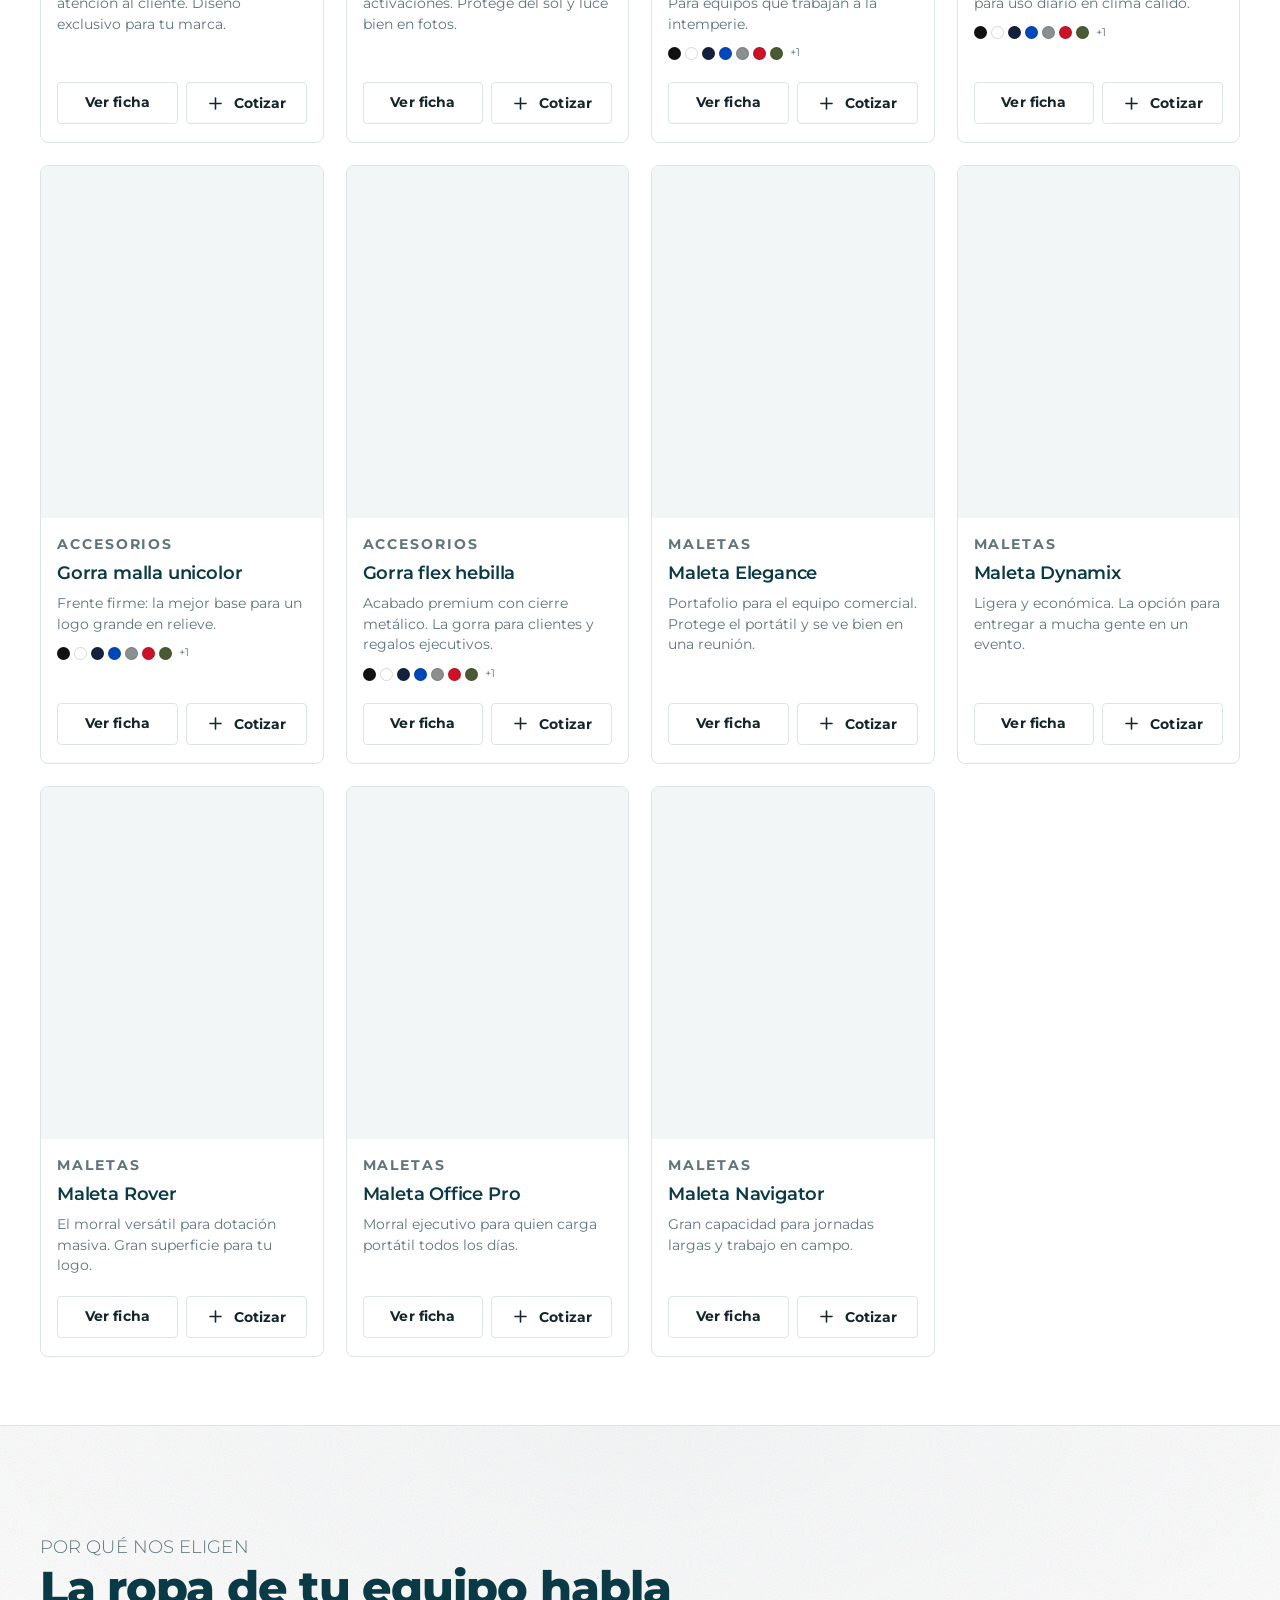
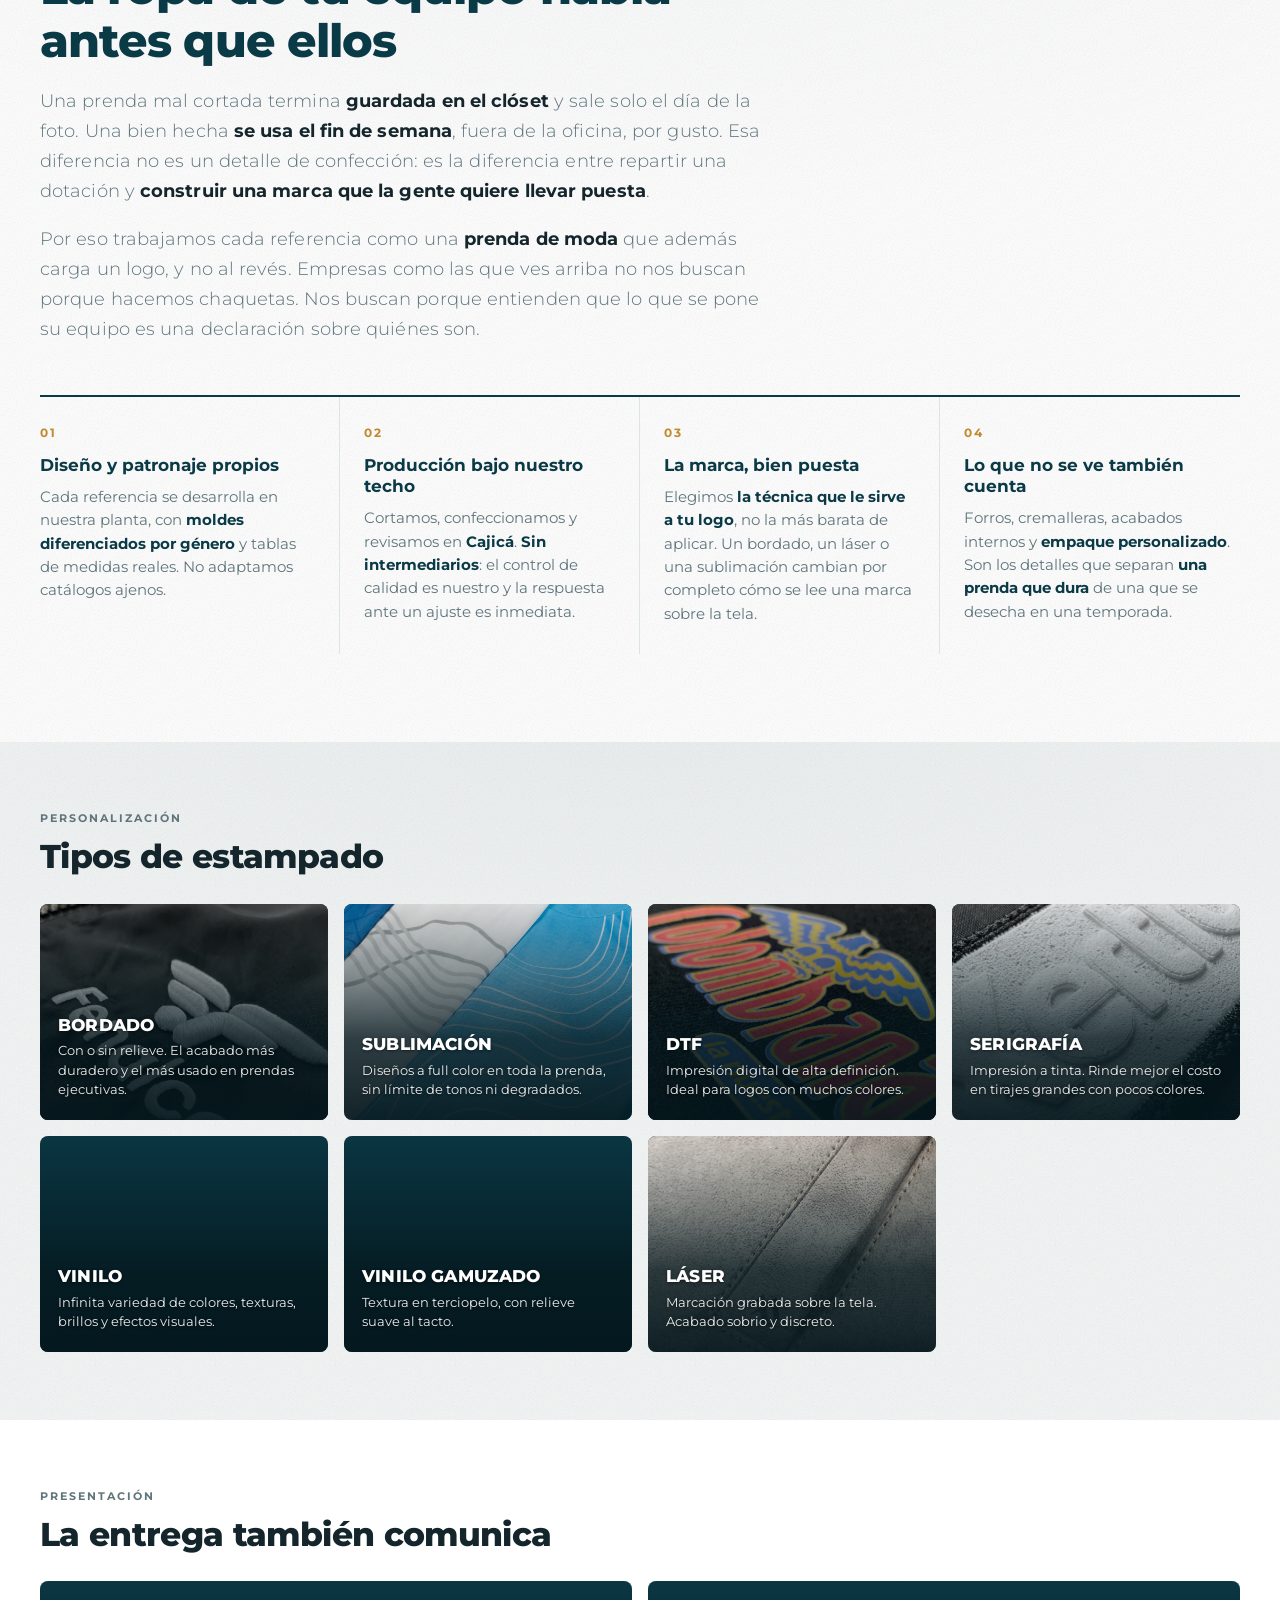
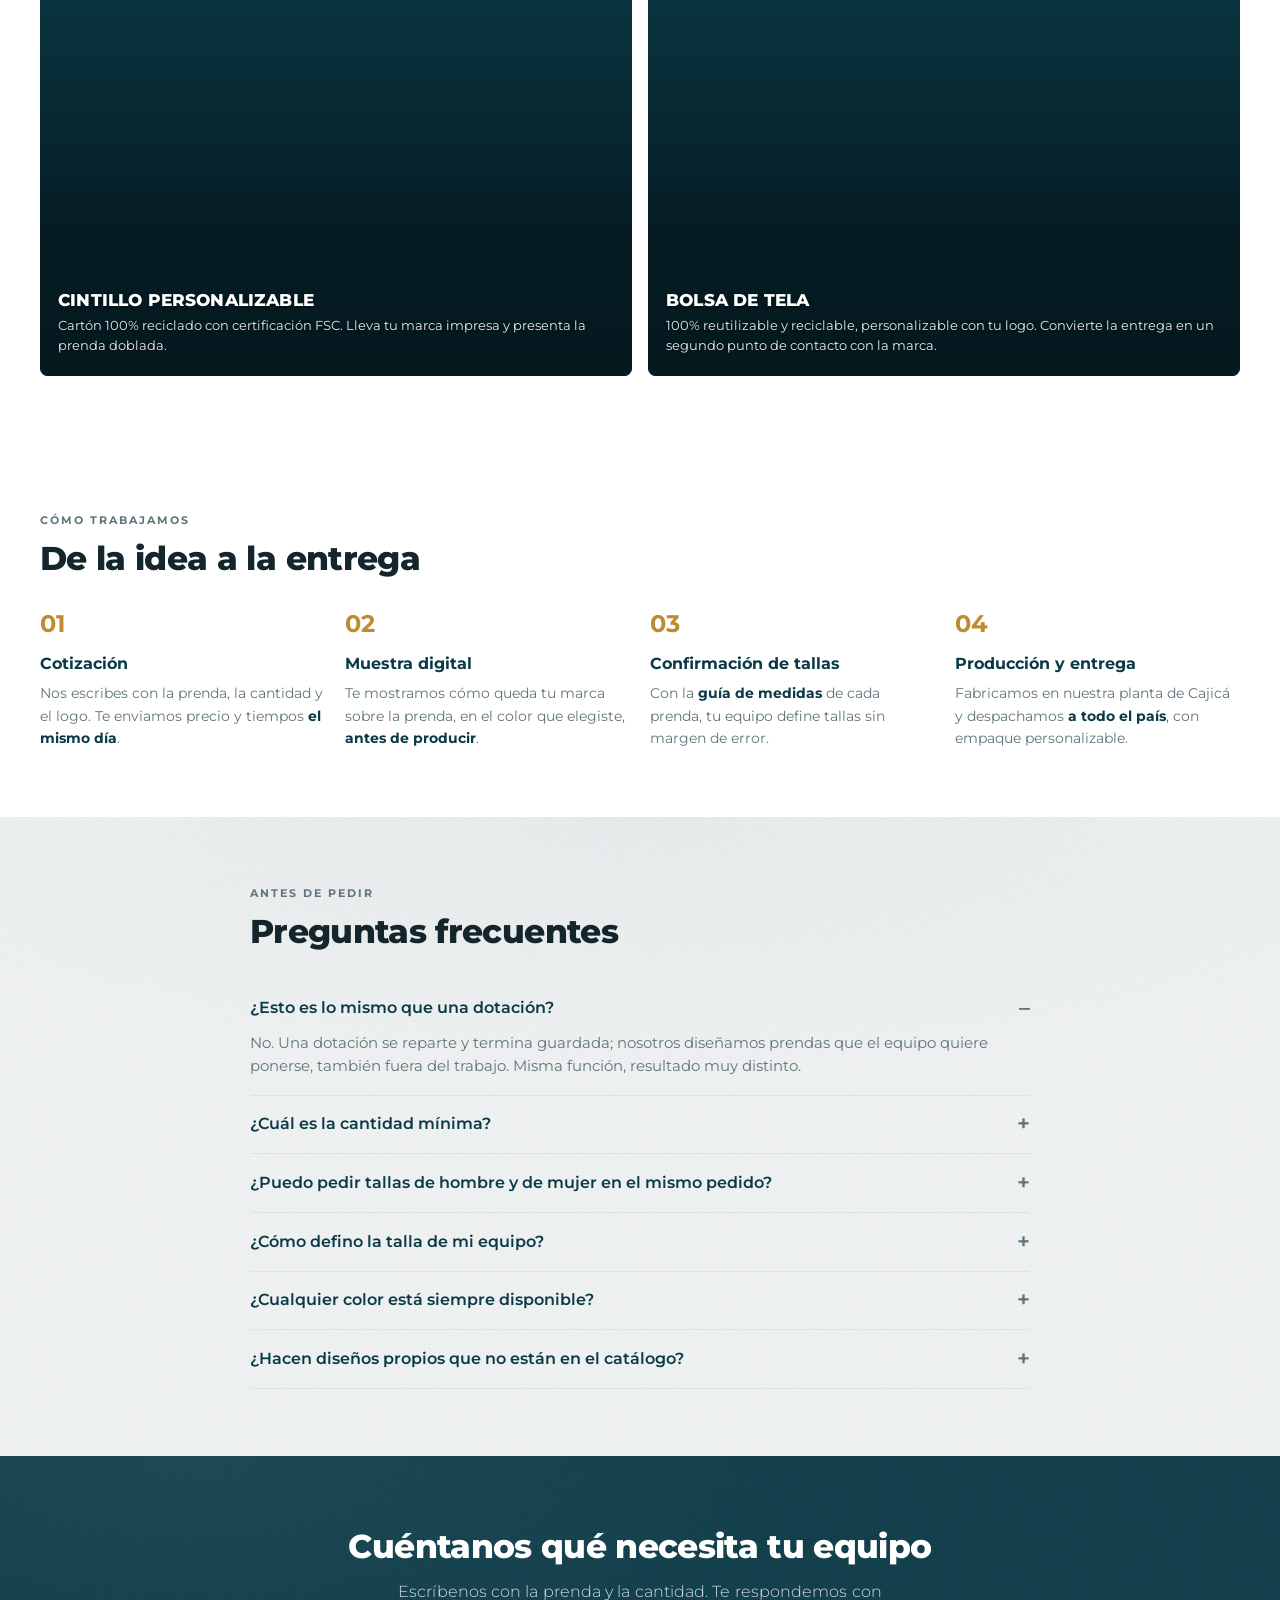
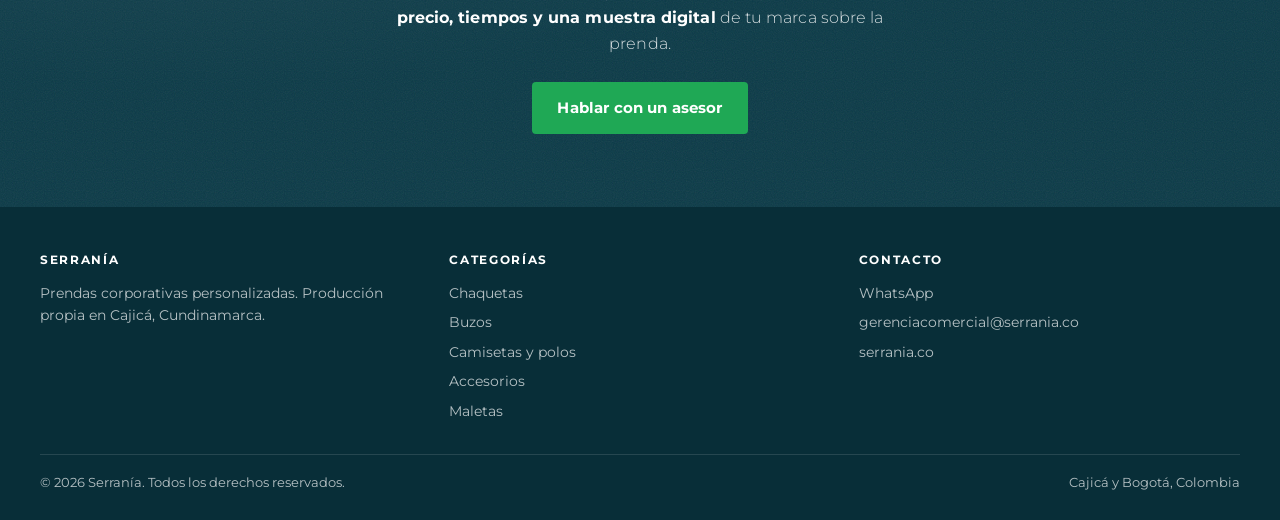
==== commit 9e10a893: "Update index.html" ====
--- a/index.html
+++ b/index.html
@@ -29,6 +29,7 @@
 
   gtag('config', 'G-1Q8EYWX263');
 </script>
+<script src="https://www.sync-manager.com/crm/assets/js/wa-track.js" defer></script>
 </head>
 <body>
 
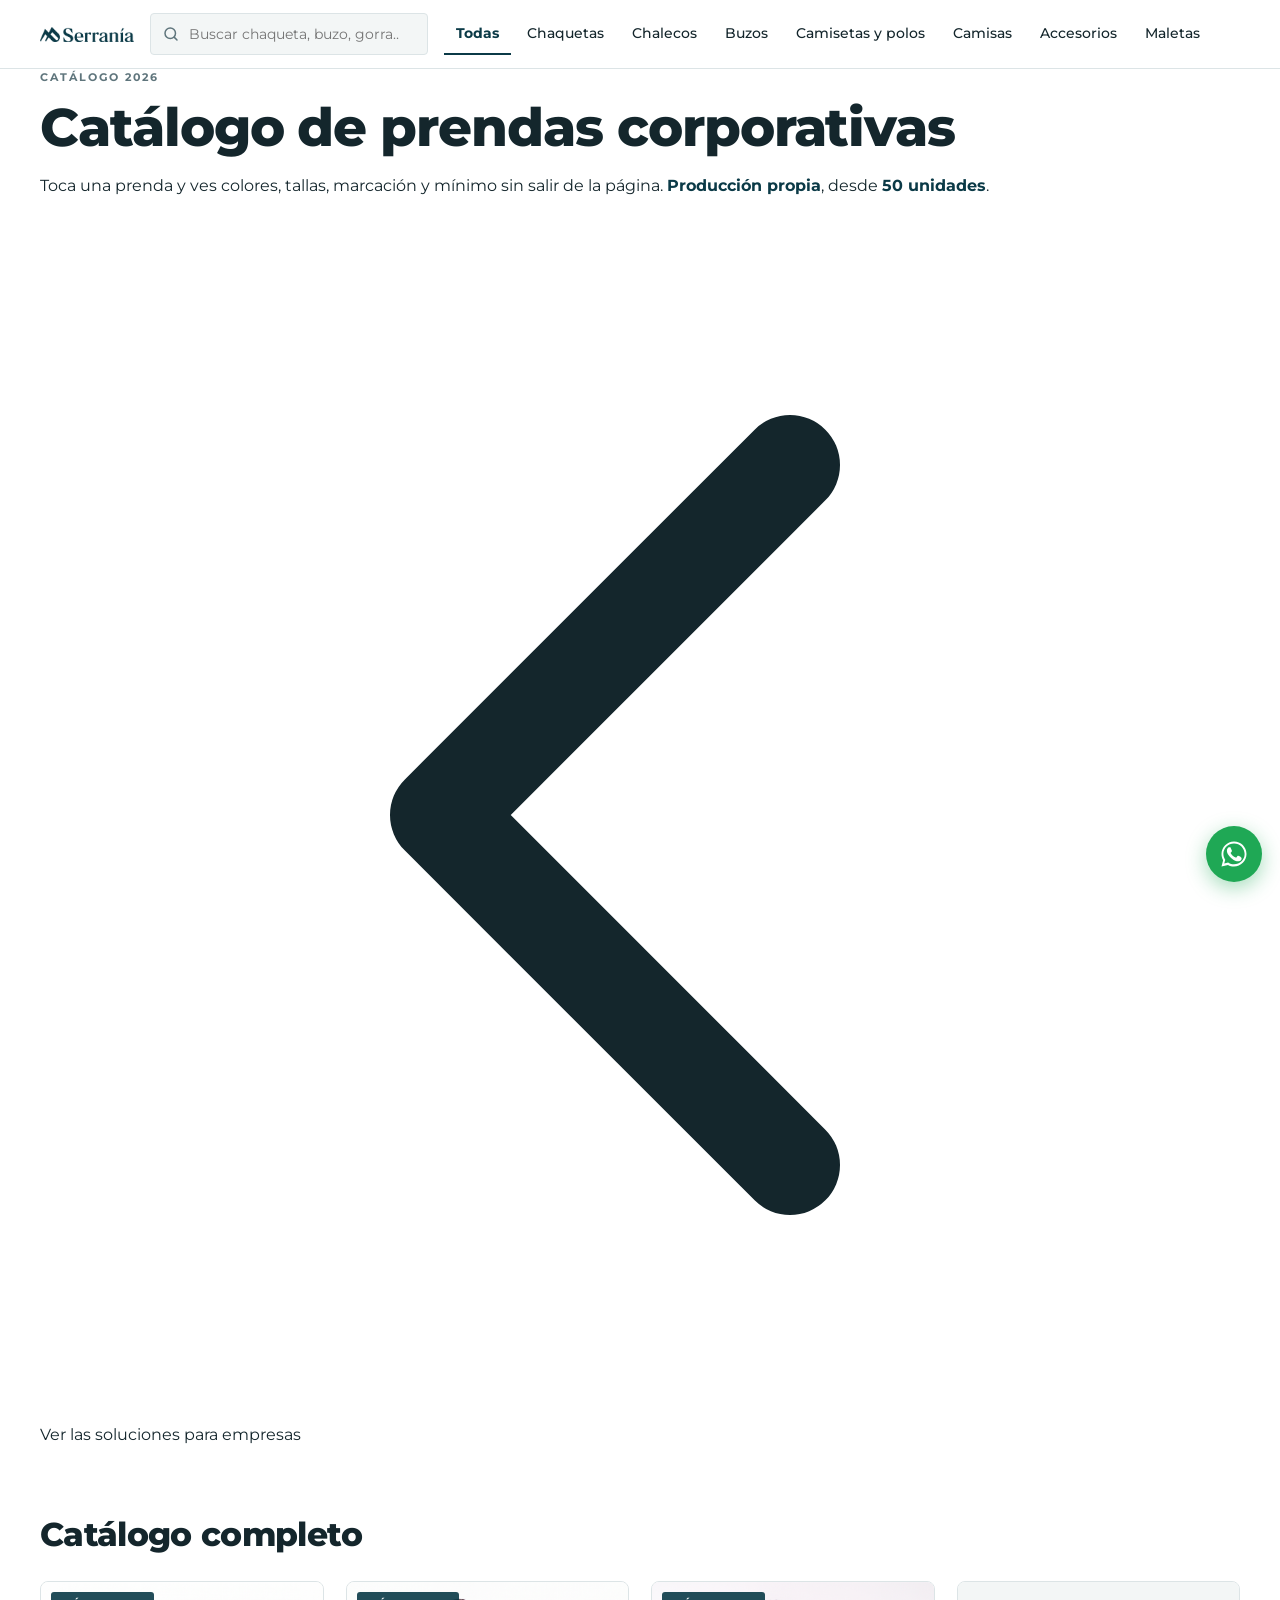
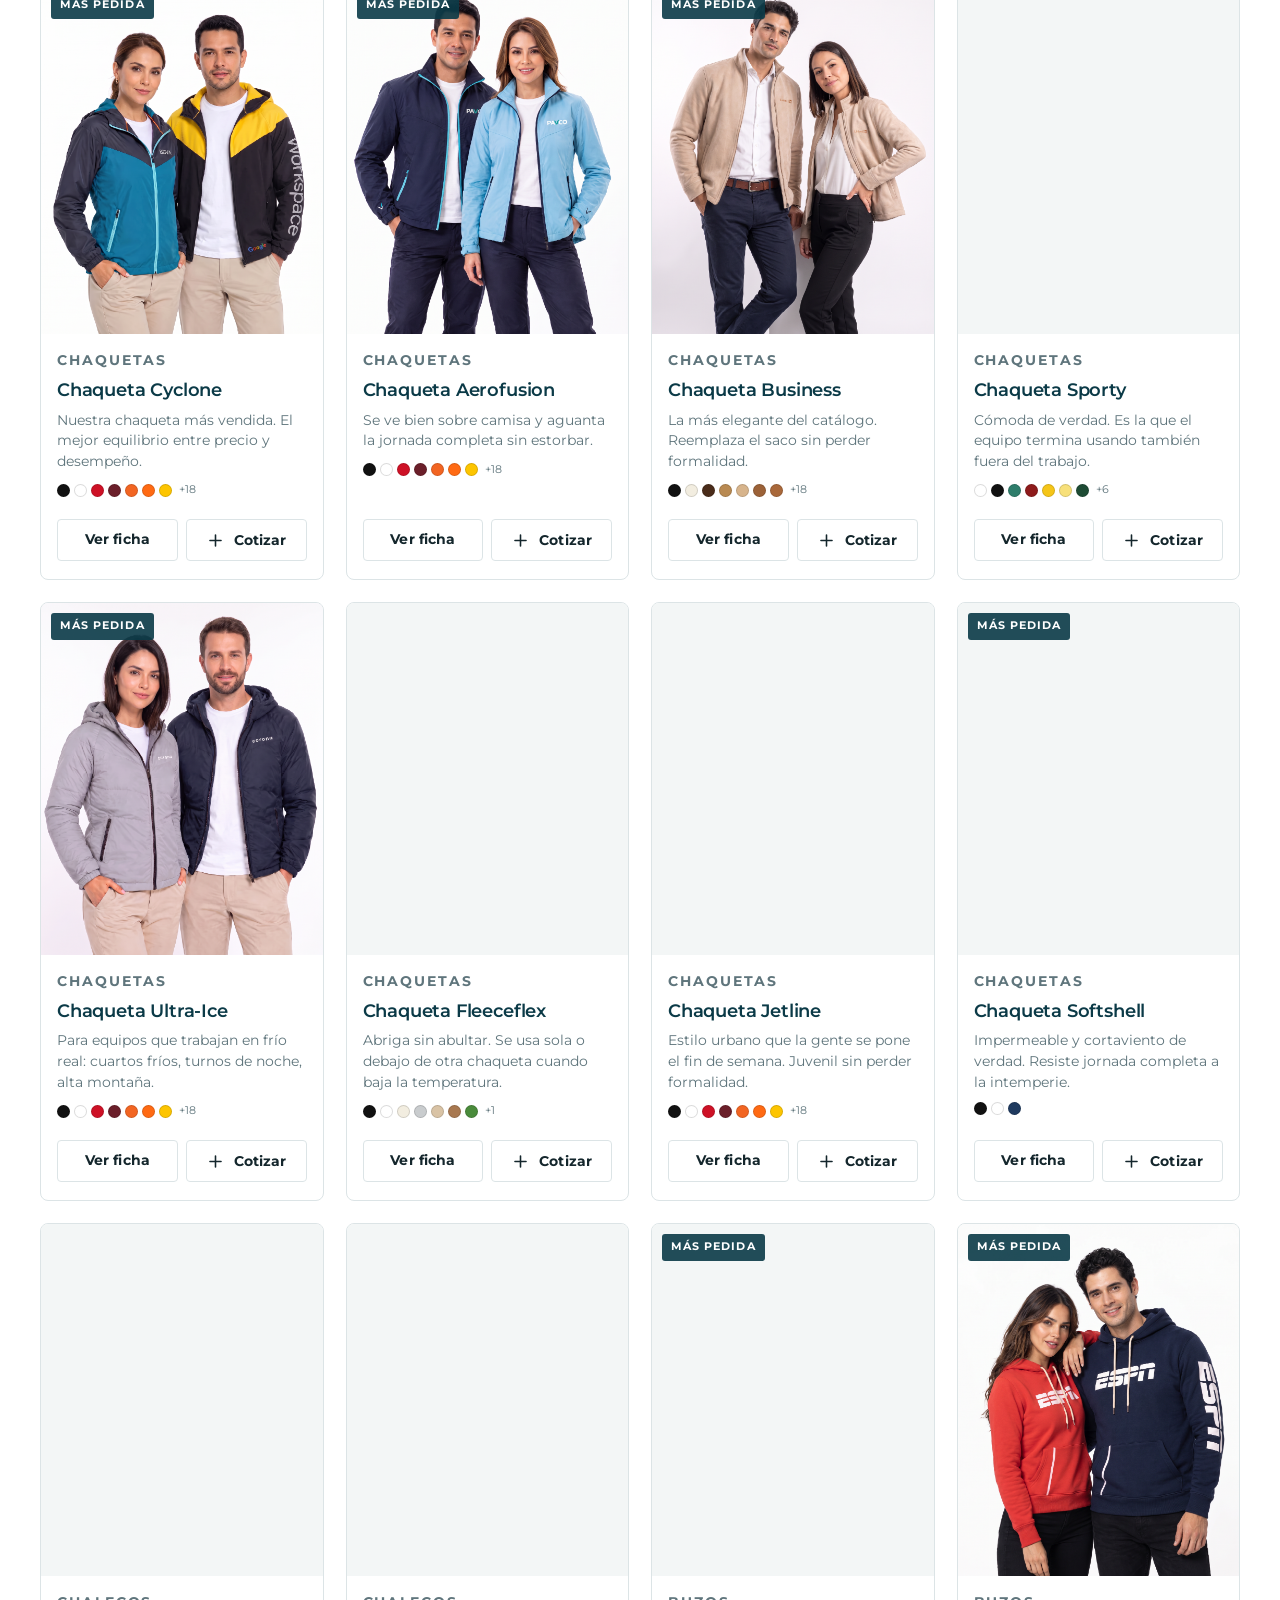
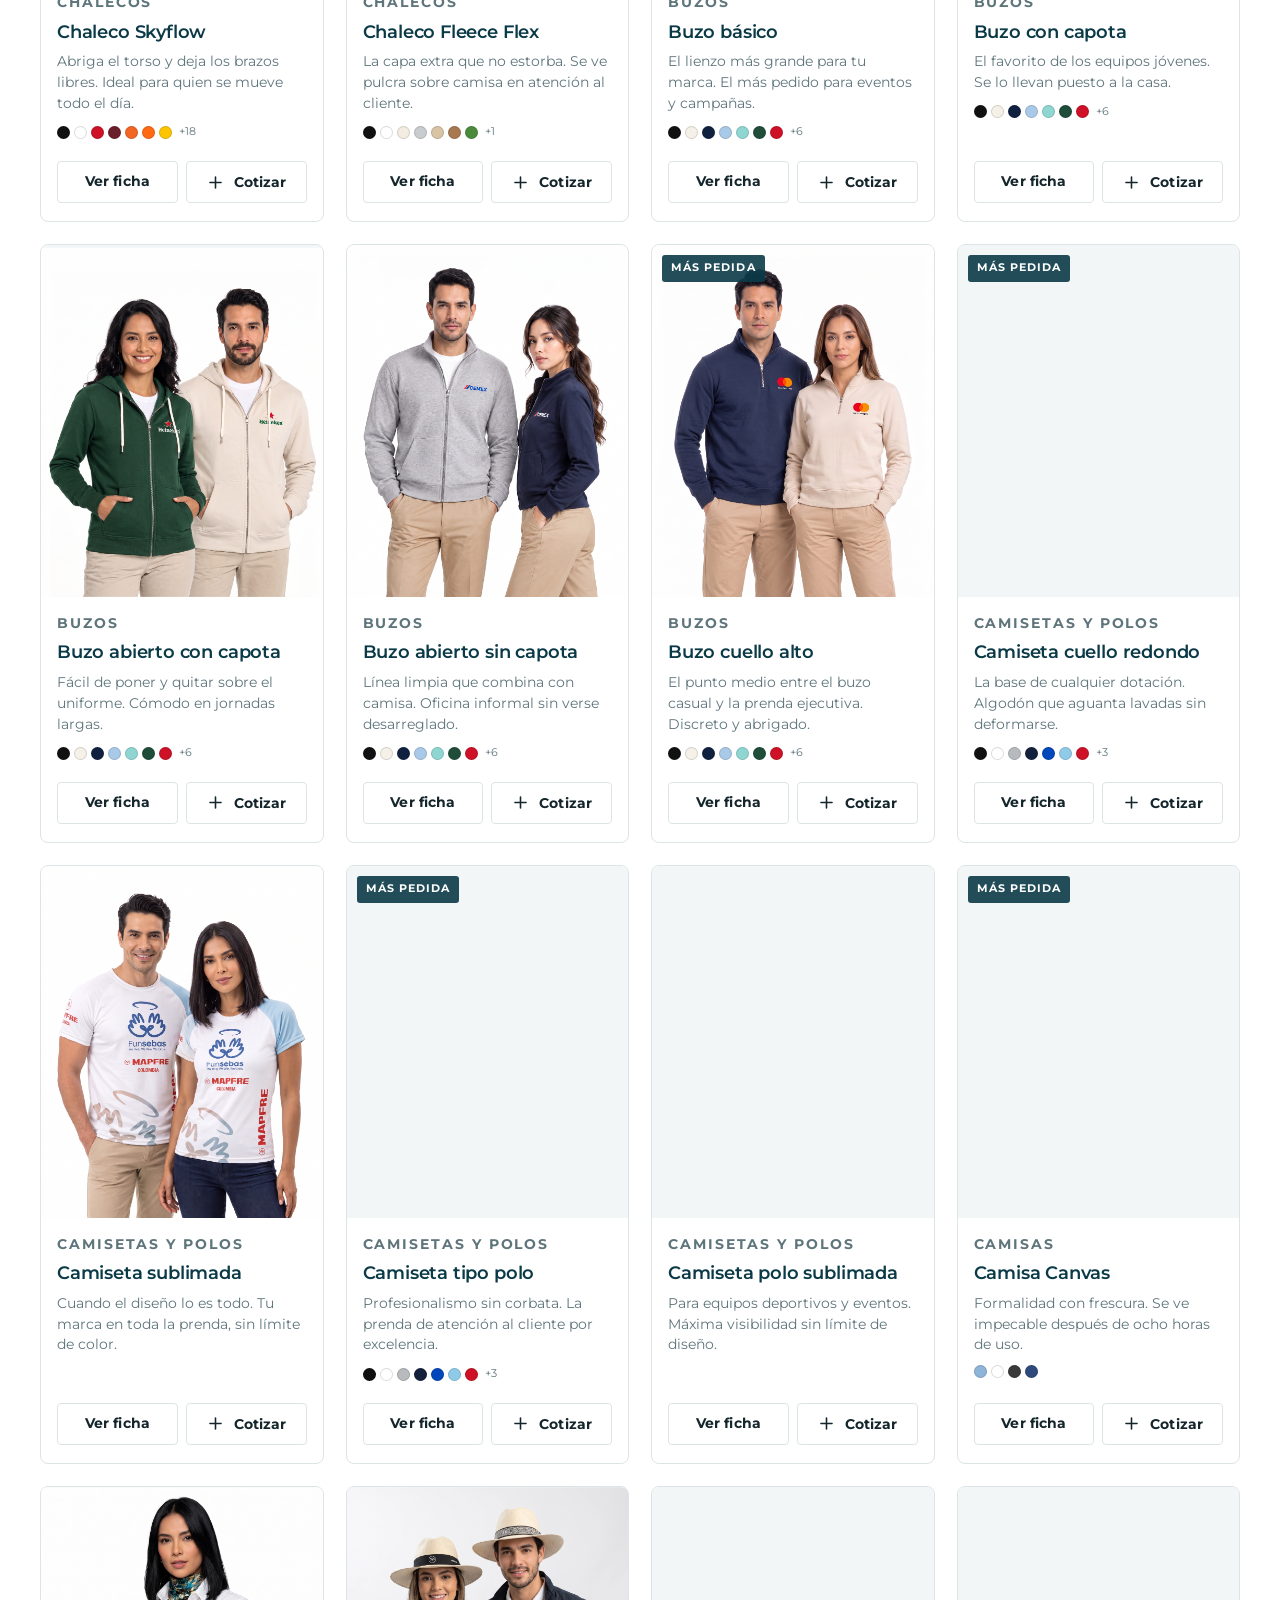
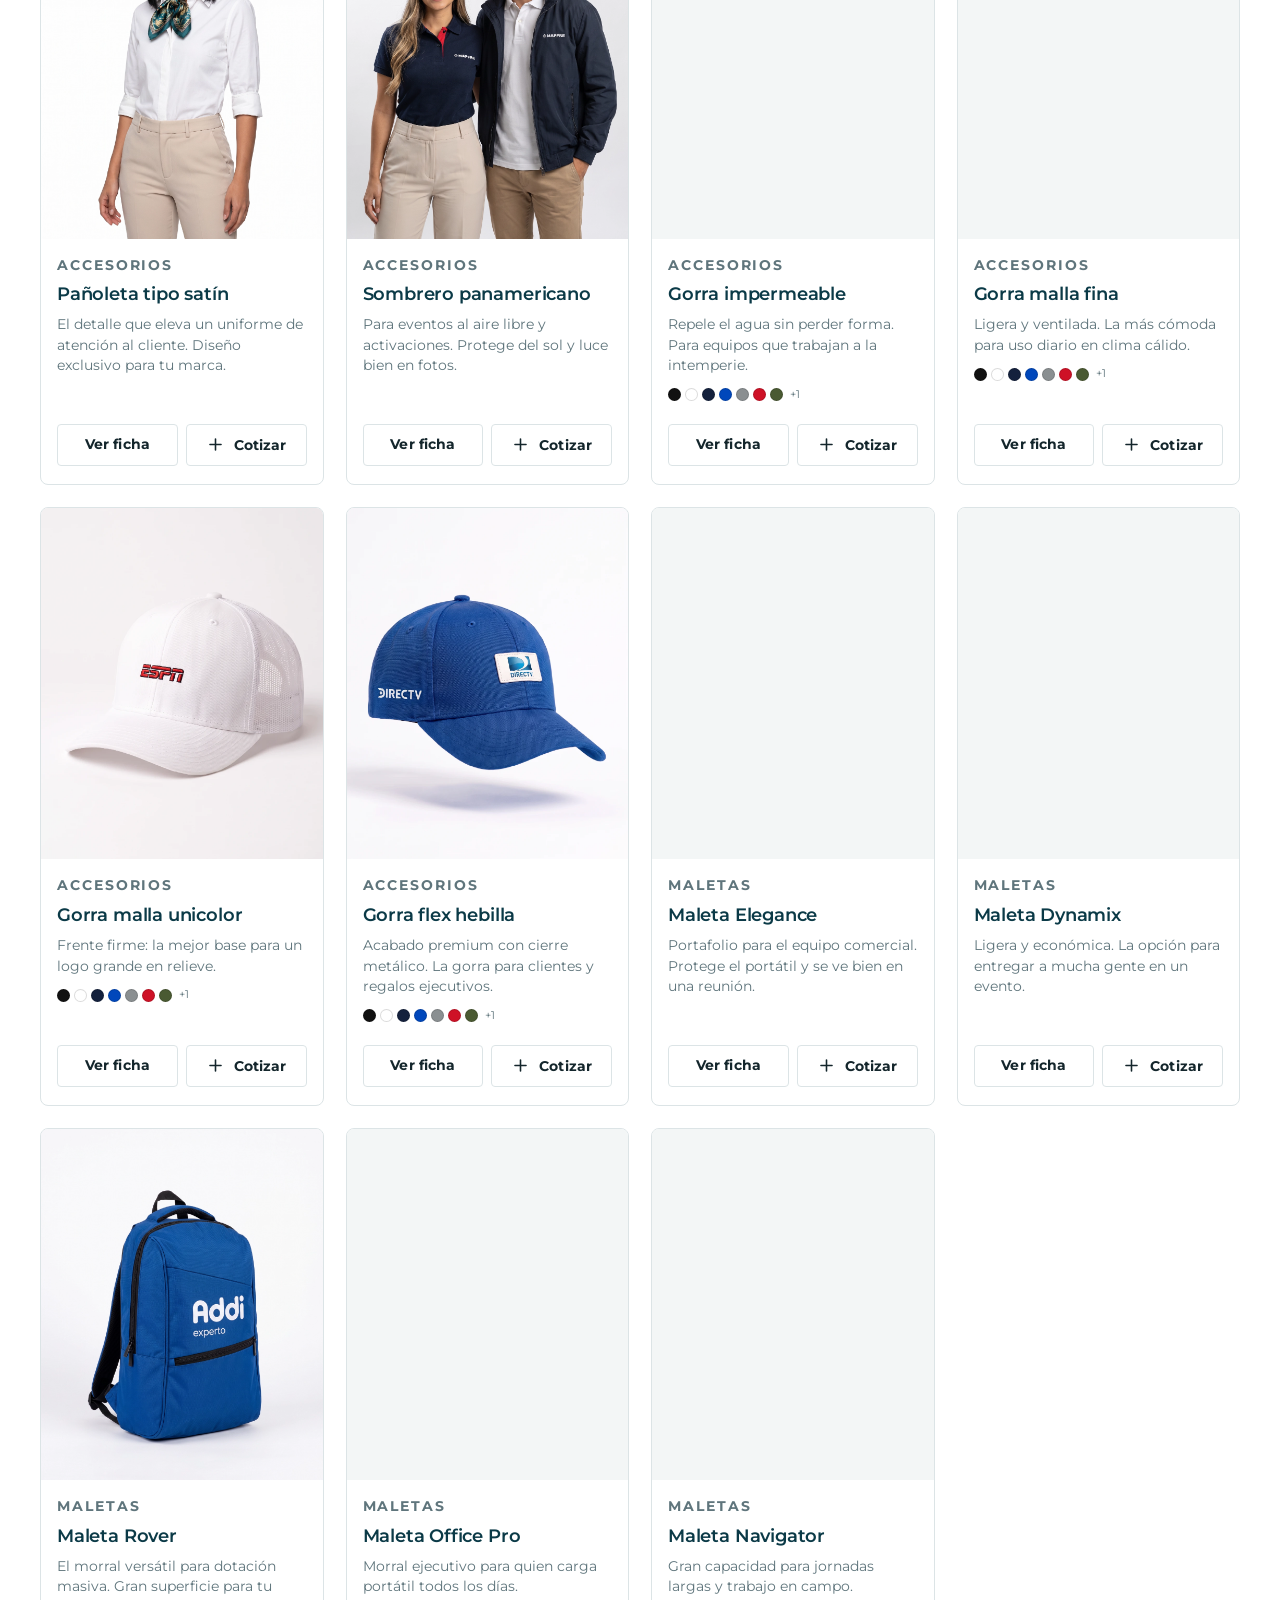
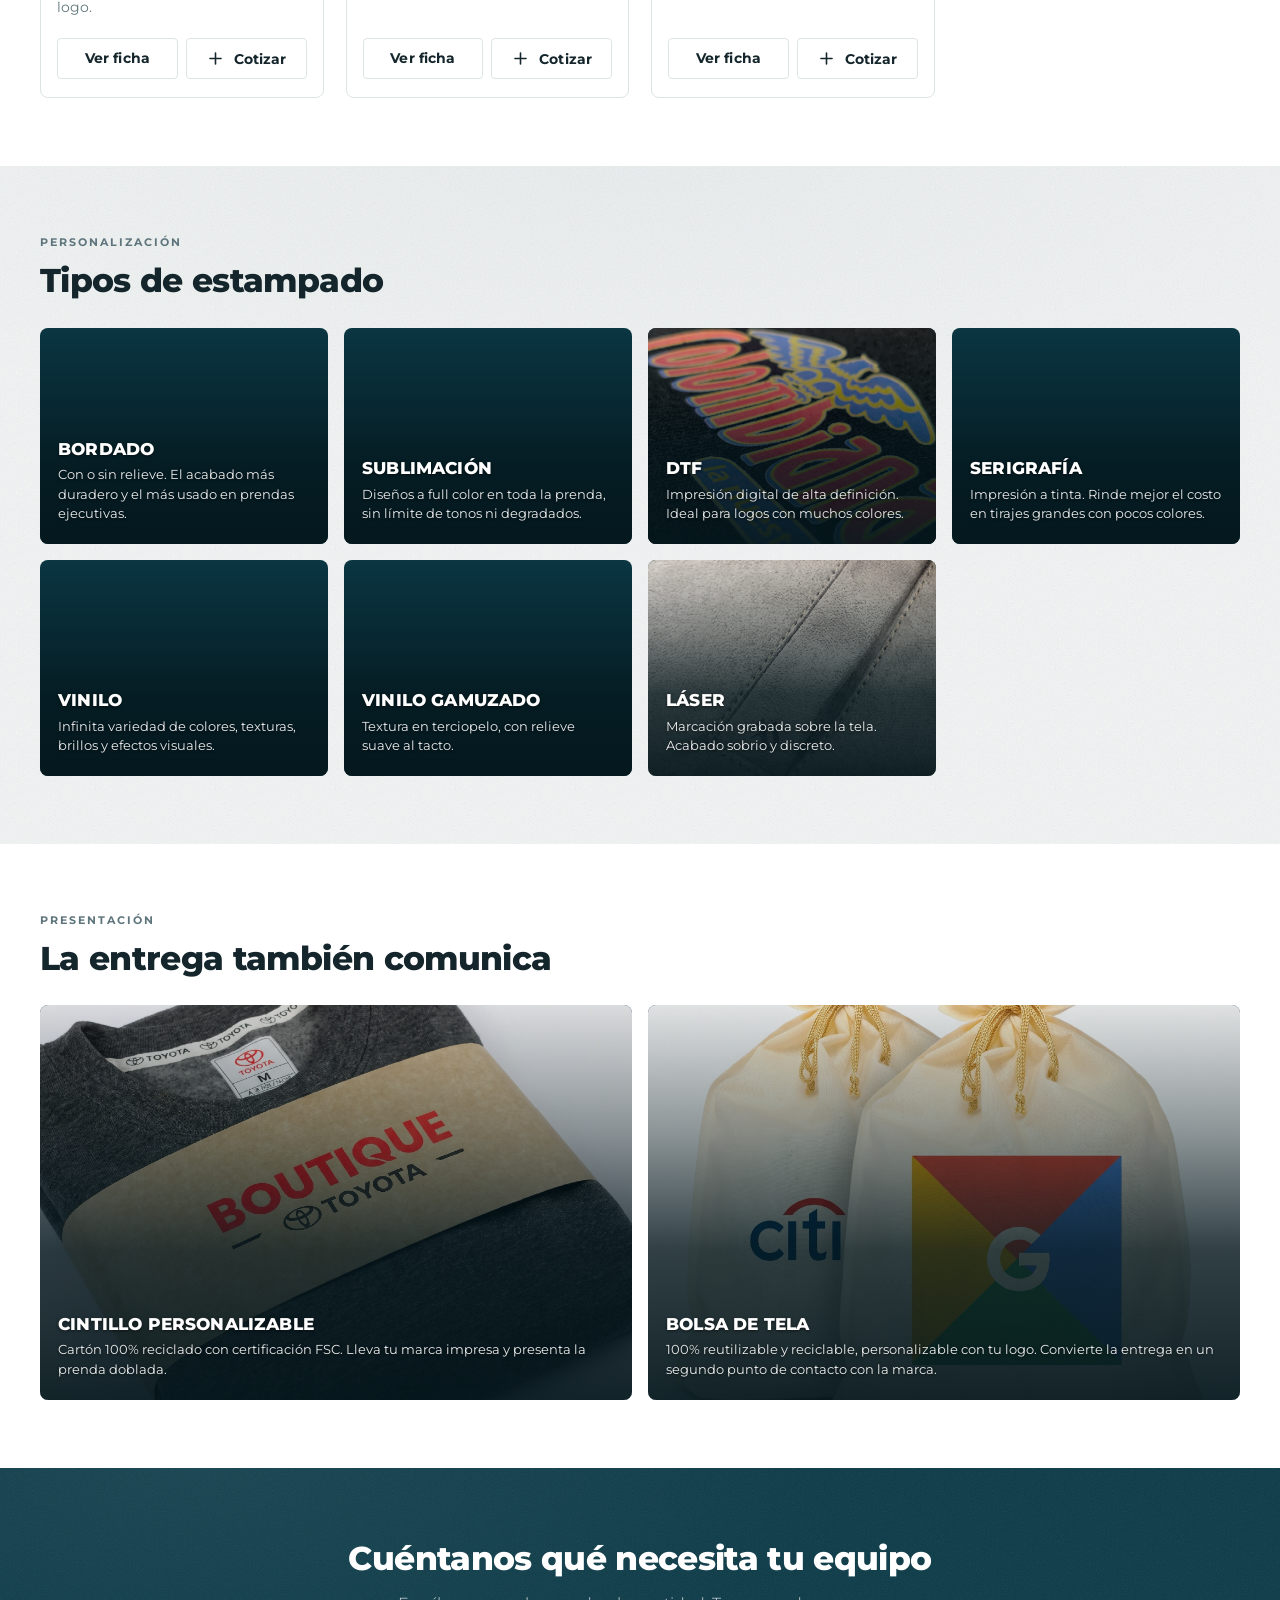
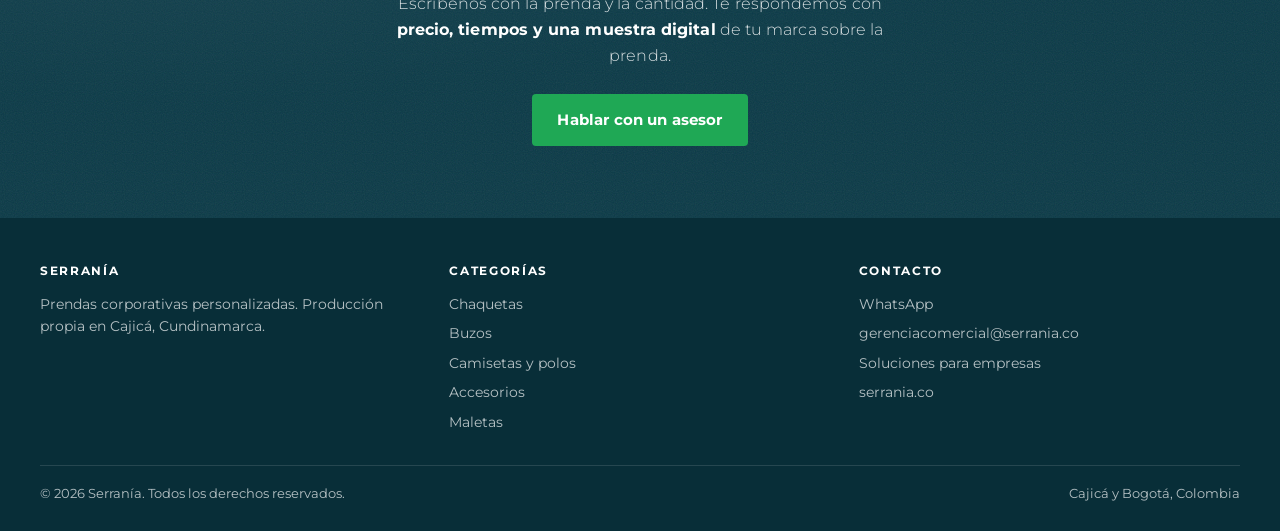
==== commit b62da24a: "Add files via upload" ====
--- a/index.html
+++ b/index.html
@@ -2,24 +2,28 @@
 <html lang="es-CO">
 <head>
 <meta charset="utf-8">
-<link rel="icon" href="https://catalogo.serrania.co/favicon.png" type="image/png" sizes="96x96">
-<link rel="apple-touch-icon" href="https://catalogo.serrania.co/favicon.png">
 <meta name="viewport" content="width=device-width, initial-scale=1">
 <title>Chaquetas y ropa personalizada para empresas | Serranía</title>
 <meta name="description" content="Chaquetas y ropa personalizada para empresas con tu logo. Fabricación propia en Colombia, desde 50 unidades. Cotiza y recibe precio el mismo día.">
-<link rel="canonical" href="https://serrania.co/">
+<link rel="canonical" href="https://catalogo.serrania.co/catalogo/">
 
 <meta property="og:type" content="website">
-<meta property="og:title" content="Prendas corporativas personalizadas | Serranía">
-<meta property="og:description" content="Chaquetas, buzos, camisetas y accesorios con tu logo. Desde 50 unidades.">
+<meta property="og:title" content="Chaquetas y ropa personalizada para empresas | Serranía">
+<meta property="og:description" content="Chaquetas, buzos, camisetas y accesorios con el logo de tu empresa. Desde 50 unidades.">
 <meta property="og:locale" content="es_CO">
-<meta property="og:url" content="https://serrania.co/">
+<meta property="og:url" content="https://catalogo.serrania.co/catalogo/">
+<meta property="og:site_name" content="Serranía">
+<meta property="og:image" content="https://catalogo.serrania.co/img/og-portada.jpg">
+<meta property="og:image:width" content="1200">
+<meta property="og:image:height" content="630">
+<meta property="og:image:alt" content="Equipo usando chaquetas corporativas Serranía">
+<meta name="twitter:card" content="summary_large_image">
 
 <meta name="theme-color" content="#0B3A47">
 <link rel="preload" href="css/estilos.css" as="style">
 <link rel="stylesheet" href="css/estilos.css">
-<link rel="icon" type="image/png" href="img/favicon.png">
-<link rel="apple-touch-icon" href="img/favicon.png"> 
+<link rel="icon" type="image/png" sizes="512x512" href="../img/favicon.png">
+<link rel="apple-touch-icon" sizes="180x180" href="../img/apple-touch-icon.png"> 
 <!-- Google tag (gtag.js) -->
 <script async src="https://www.googletagmanager.com/gtag/js?id=G-1Q8EYWX263"></script>
 <script>
@@ -38,8 +42,8 @@
 <!-- ================= CABECERA ================= -->
 <header class="cabecera">
   <div class="contenedor cabecera-fila">
-    <a class="logo" href="https://serrania.co/pages/prendas-personalizadas-para-empresas" aria-label="Serranía, inicio">
-      <img src="img/logo.png" alt="Serranía" width="100" height="34">
+    <a class="logo" data-inicio href="../" aria-label="Serranía, ir al inicio">
+      <img src="../img/logo.png" alt="Serranía" width="100" height="34">
     </a>
 
     <div class="buscador">
@@ -59,63 +63,17 @@
   </div>
 </header>
 
-<!-- ================= PORTADA ================= -->
-<!-- La foto se muestra completa (sin recorte ni degradado) y el texto va encima.
-     Computador: img/hero.jpg (horizontal)  ·  Celular: img/hero-movil.jpg (vertical) -->
-<section class="portada">
-  <div class="portada-marco">
-    <picture class="portada-fondo">
-      <source media="(min-width: 760px)" srcset="img/hero.jpg" width="1920" height="1080">
-      <img src="img/hero-movil.jpg" alt="Equipo usando chaquetas corporativas Serranía" width="900" height="1200" fetchpriority="high" onerror="this.style.visibility='hidden'">
-    </picture>
-
-    <div class="portada-capa">
-      <div class="contenedor portada-texto">
-        <p class="rotulo">Catálogo 2026</p>
-        <h1 class="display">La mejor ropa<br>para empresas</h1>
-        <p class="portada-gancho">No es solo una dotación, es la imagen de tu marca.</p>
-        <p>Diseñamos y fabricamos prendas corporativas que tu equipo usa con orgullo. <strong>Producción propia</strong>, desde <strong>50 unidades</strong>.</p>
-        <div class="portada-botones">
-          <a class="btn btn-claro" href="#catalogo">Ver el catálogo</a>
-          <a class="btn btn-linea-claro" id="wa-portada" href="#" target="_blank" rel="noopener">Hablar con un asesor</a>
-        </div>
-      </div>
-    </div>
-  </div>
-
-  <div class="portada-cifras">
-    <div class="contenedor">
-      <div class="cifras">
-        <div class="cifra"><strong>+687</strong><span>Marcas atendidas</span></div>
-        <div class="cifra"><strong>+200 mil</strong><span>Prendas fabricadas</span></div>
-        <div class="cifra"><strong>50</strong><span>Unidades mínimo</span></div>
-      </div>
-    </div>
-  </div>
-</section>
-
-
-<!-- ================= REJILLA ================= -->
-<!-- ================= MARCAS CLIENTE ================= -->
-<section class="marcas-rejilla" id="marcas-rejilla" aria-label="Marcas que han confiado en Serranía"></section>
-
-<!-- ================= VIDEO DE PROYECTOS ================= -->
-<section class="video-seccion">
-  <div class="contenedor video-caja">
-    <div class="video-marco">
-      <video id="video-proyectos" muted loop playsinline preload="metadata"
-             poster="img/video-portada.webp"
-             aria-label="Proyectos entregados por Serranía">
-        <source src="img/video.mp4" type="video/mp4">
-      </video>
-      <div class="video-mando" id="video-mando"></div>
-    </div>
-    <div class="video-texto">
-      <p class="rotulo">Proyectos entregados</p>
-      <h2 class="display">Mira cómo queda tu marca en la prenda</h2>
-      <p>Bordados, estampados y acabados en <strong>piezas que ya están en uso</strong>. Lo que ves en el video es exactamente lo que recibe tu equipo.</p>
-      <a class="btn btn-primario" id="wa-video" href="#" target="_blank" rel="noopener">Hablar con un asesor</a>
-    </div>
+<!-- ================= CABEZA DEL CATÁLOGO ================= -->
+<!-- Franja corta en lugar del banner: las prendas se ven de una. -->
+<section class="cabeza-catalogo">
+  <div class="contenedor">
+    <p class="rotulo">Catálogo 2026</p>
+    <h1 class="display">Catálogo de prendas corporativas</h1>
+    <p class="cabeza-gancho">Toca una prenda y ves colores, tallas, marcación y mínimo sin salir de la página. <strong>Producción propia</strong>, desde <strong>50 unidades</strong>.</p>
+    <a class="cabeza-enlace" id="enlace-empresas" data-inicio href="../">
+      <svg viewBox="0 0 24 24" fill="none" stroke="currentColor" stroke-width="2" stroke-linecap="round" stroke-linejoin="round" aria-hidden="true"><path d="m15 5-7 7 7 7"/></svg>
+      Ver las soluciones para empresas
+    </a>
   </div>
 </section>
 
@@ -125,41 +83,6 @@
       <h2 class="display" id="titulo-catalogo">Catálogo completo</h2>
     </div>
     <div class="rejilla" id="rejilla"></div>
-  </div>
-</section>
-
-<!-- ================= POR QUÉ NOS ELIGEN ================= -->
-<section class="manifiesto">
-  <div class="contenedor">
-    <div class="manifiesto-intro">
-      <p class="rotulo">Por qué nos eligen</p>
-      <h2 class="display">La ropa de tu equipo habla antes que ellos</h2>
-      <p>Una prenda mal cortada termina <strong>guardada en el clóset</strong> y sale solo el día de la foto. Una bien hecha <strong>se usa el fin de semana</strong>, fuera de la oficina, por gusto. Esa diferencia no es un detalle de confección: es la diferencia entre repartir una dotación y <strong>construir una marca que la gente quiere llevar puesta</strong>.</p>
-      <p>Por eso trabajamos cada referencia como una <strong>prenda de moda</strong> que además carga un logo, y no al revés. Empresas como las que ves arriba no nos buscan porque hacemos chaquetas. Nos buscan porque entienden que lo que se pone su equipo es una declaración sobre quiénes son.</p>
-    </div>
-
-    <div class="pilares">
-      <div class="pilar">
-        <span class="pilar-numero">01</span>
-        <h3>Diseño y patronaje propios</h3>
-        <p>Cada referencia se desarrolla en nuestra planta, con <strong>moldes diferenciados por género</strong> y tablas de medidas reales. No adaptamos catálogos ajenos.</p>
-      </div>
-      <div class="pilar">
-        <span class="pilar-numero">02</span>
-        <h3>Producción bajo nuestro techo</h3>
-        <p>Cortamos, confeccionamos y revisamos en <strong>Cajicá</strong>. <strong>Sin intermediarios</strong>: el control de calidad es nuestro y la respuesta ante un ajuste es inmediata.</p>
-      </div>
-      <div class="pilar">
-        <span class="pilar-numero">03</span>
-        <h3>La marca, bien puesta</h3>
-        <p>Elegimos <strong>la técnica que le sirve a tu logo</strong>, no la más barata de aplicar. Un bordado, un láser o una sublimación cambian por completo cómo se lee una marca sobre la tela.</p>
-      </div>
-      <div class="pilar">
-        <span class="pilar-numero">04</span>
-        <h3>Lo que no se ve también cuenta</h3>
-        <p>Forros, cremalleras, acabados internos y <strong>empaque personalizado</strong>. Son los detalles que separan <strong>una prenda que dura</strong> de una que se desecha en una temporada.</p>
-      </div>
-    </div>
   </div>
 </section>
 
@@ -186,62 +109,6 @@
       </div>
     </div>
     <div class="medios medios-dos" id="empaque"></div>
-  </div>
-</section>
-
-<!-- ================= PROCESO ================= -->
-<section class="seccion">
-  <div class="contenedor">
-    <div class="seccion-cabeza">
-      <div>
-        <p class="rotulo">Cómo trabajamos</p>
-        <h2 class="display">De la idea a la entrega</h2>
-      </div>
-    </div>
-    <div class="pasos">
-      <div class="paso"><strong>Cotización</strong><p>Nos escribes con la prenda, la cantidad y el logo. Te enviamos precio y tiempos <strong>el mismo día</strong>.</p></div>
-      <div class="paso"><strong>Muestra digital</strong><p>Te mostramos cómo queda tu marca sobre la prenda, en el color que elegiste, <strong>antes de producir</strong>.</p></div>
-      <div class="paso"><strong>Confirmación de tallas</strong><p>Con la <strong>guía de medidas</strong> de cada prenda, tu equipo define tallas sin margen de error.</p></div>
-      <div class="paso"><strong>Producción y entrega</strong><p>Fabricamos en nuestra planta de Cajicá y despachamos <strong>a todo el país</strong>, con empaque personalizable.</p></div>
-    </div>
-  </div>
-</section>
-
-<!-- ================= PREGUNTAS ================= -->
-<section class="seccion seccion-niebla">
-  <div class="contenedor" style="max-width:820px">
-    <div class="seccion-cabeza">
-      <div>
-        <p class="rotulo">Antes de pedir</p>
-        <h2 class="display">Preguntas frecuentes</h2>
-      </div>
-    </div>
-    <div class="faq">
-      <details open>
-        <summary>¿Esto es lo mismo que una dotación?</summary>
-        <p>No. Una dotación se reparte y termina guardada; nosotros diseñamos prendas que el equipo quiere ponerse, también fuera del trabajo. Misma función, resultado muy distinto.</p>
-      </details>
-      <details>
-        <summary>¿Cuál es la cantidad mínima?</summary>
-        <p><strong>50 unidades</strong> por referencia en la mayoría de prendas. La pañoleta tipo satín parte desde <strong>200 unidades</strong>. Puedes combinar tallas y colores dentro del mismo pedido.</p>
-      </details>
-      <details>
-        <summary>¿Puedo pedir tallas de hombre y de mujer en el mismo pedido?</summary>
-        <p>Sí. Varias referencias tienen molde diferenciado por género y en la ficha de cada prenda encuentras las dos tablas de medidas.</p>
-      </details>
-      <details>
-        <summary>¿Cómo defino la talla de mi equipo?</summary>
-        <p>Cada ficha trae la guía de medidas con el dibujo de referencia. Se mide una prenda que ya se tenga, extendida sobre una superficie plana. Las medidas pueden variar hasta 2 cm.</p>
-      </details>
-      <details>
-        <summary>¿Cualquier color está siempre disponible?</summary>
-        <p>Los colores que ves en cada ficha están sujetos a disponibilidad de telas en inventario. Al cotizar confirmamos existencias antes de cerrar el pedido.</p>
-      </details>
-      <details>
-        <summary>¿Hacen diseños propios que no están en el catálogo?</summary>
-        <p>Sí. Trabajamos sobre diseño propio del cliente o adaptamos una referencia existente. Escríbenos con la idea o con una foto de referencia.</p>
-      </details>
-    </div>
   </div>
 </section>
 
@@ -277,6 +144,7 @@
         <ul>
           <li><a id="wa-pie" href="#" target="_blank" rel="noopener">WhatsApp</a></li>
           <li><a id="correo-pie" href="#">Correo</a></li>
+          <li><a data-inicio href="../">Soluciones para empresas</a></li>
           <li><a href="https://serrania.co" target="_blank" rel="noopener">serrania.co</a></li>
         </ul>
       </div>
@@ -304,11 +172,9 @@
 <script>
   document.addEventListener("DOMContentLoaded", function(){
     document.getElementById("ano").textContent = new Date().getFullYear();
-    montarMarcas();
-    montarVideo();
     montarEstampados();
     montarEmpaque();
-    ["wa-portada","wa-cierre","wa-pie","wa-video"].forEach(function(id){
+    ["wa-cierre","wa-pie"].forEach(function(id){
       var el = document.getElementById(id);
       if (el) el.href = waGeneral();
     });
@@ -322,7 +188,7 @@
   "@context":"https://schema.org",
   "@type":"Organization",
   "name":"Serranía",
-  "url":"https://serrania.co",
+  "url":"https://catalogo.serrania.co",
   "description":"Fabricación de prendas corporativas personalizadas para empresas.",
   "address":{"@type":"PostalAddress","addressLocality":"Cajicá","addressRegion":"Cundinamarca","addressCountry":"CO"}
 }
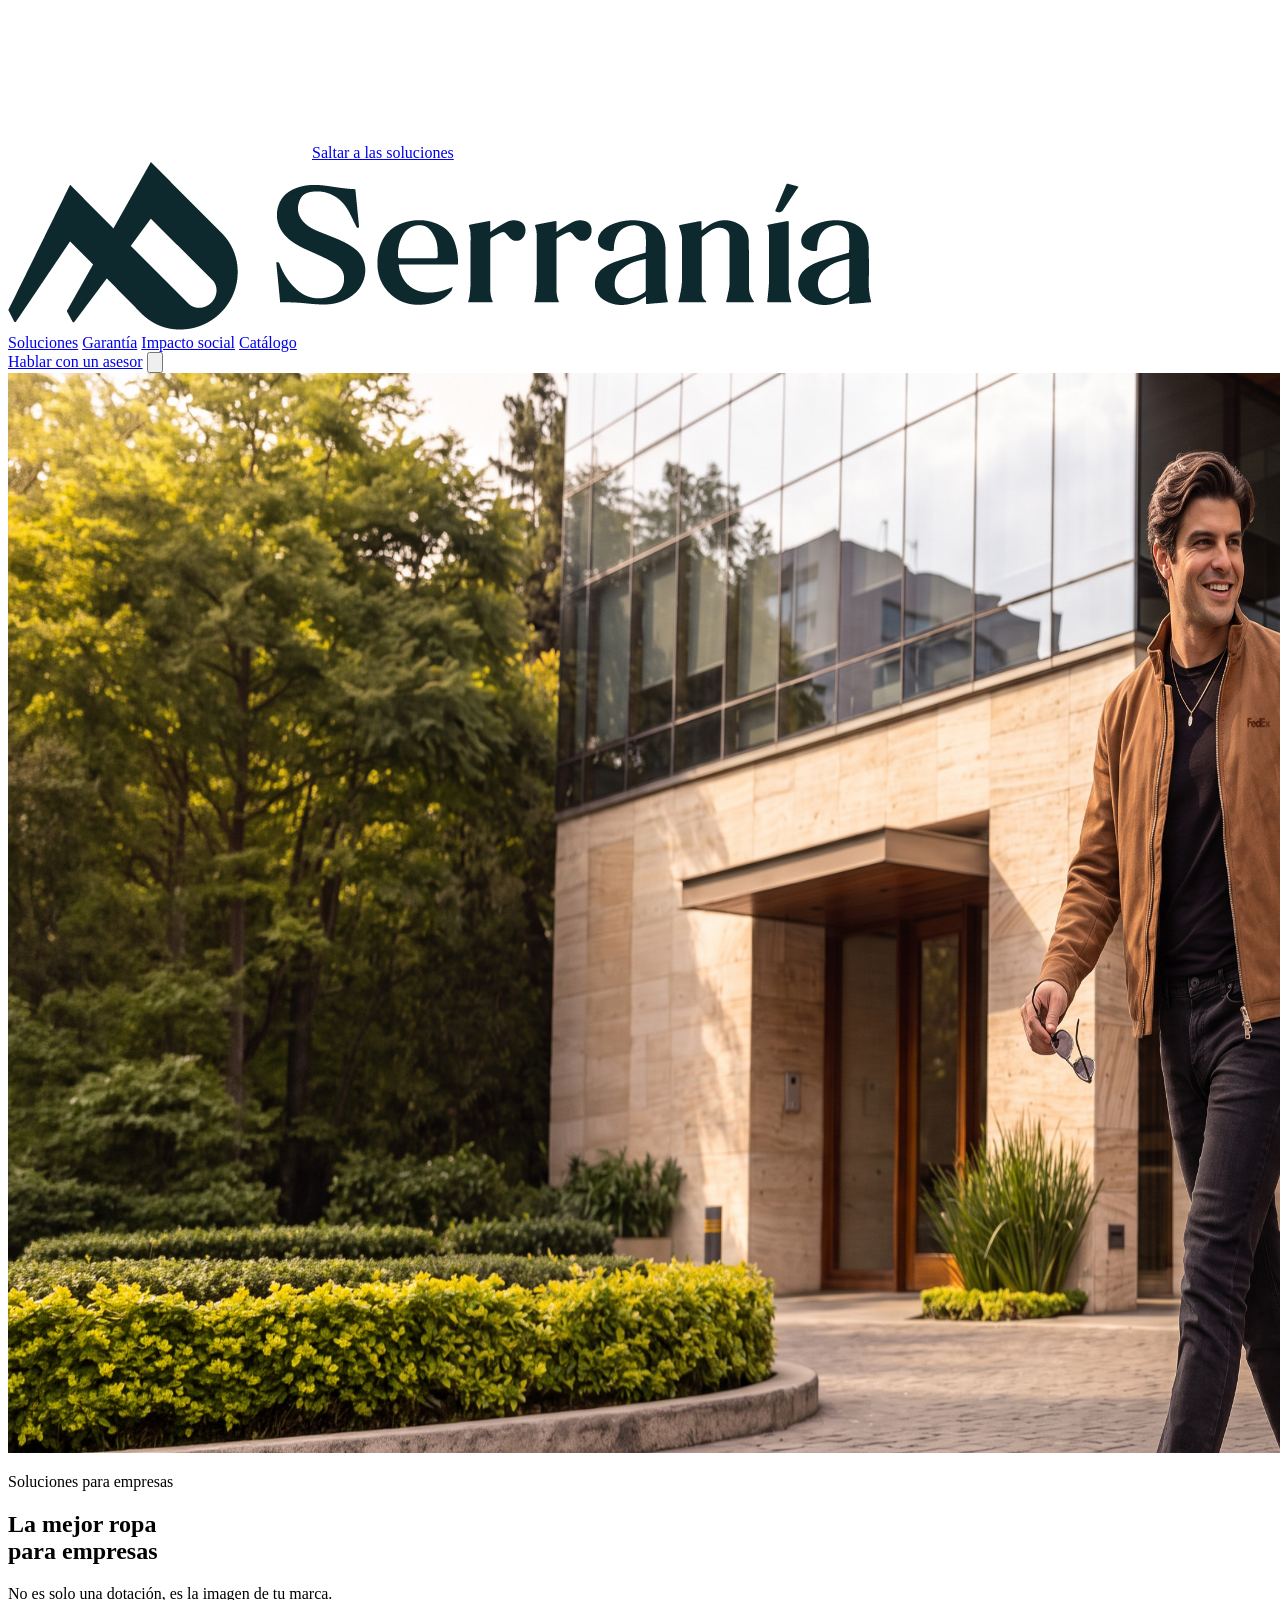
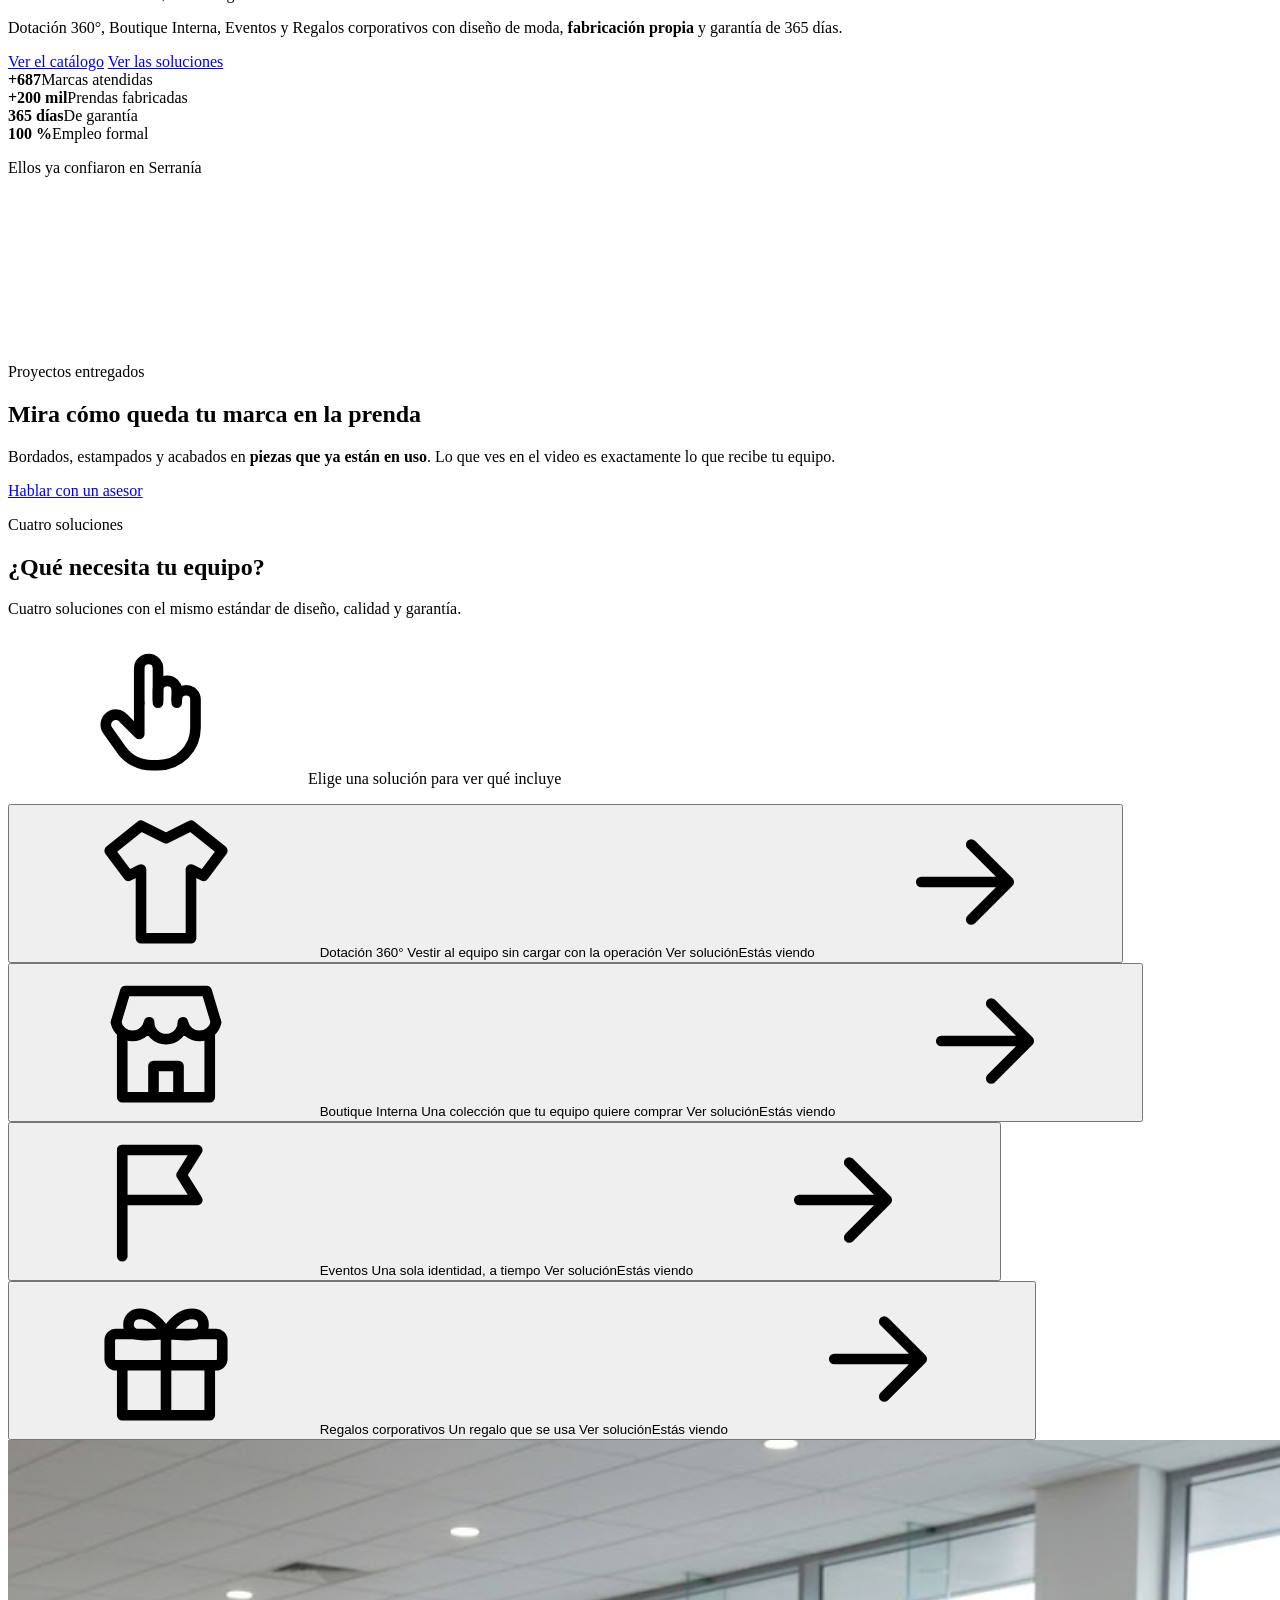
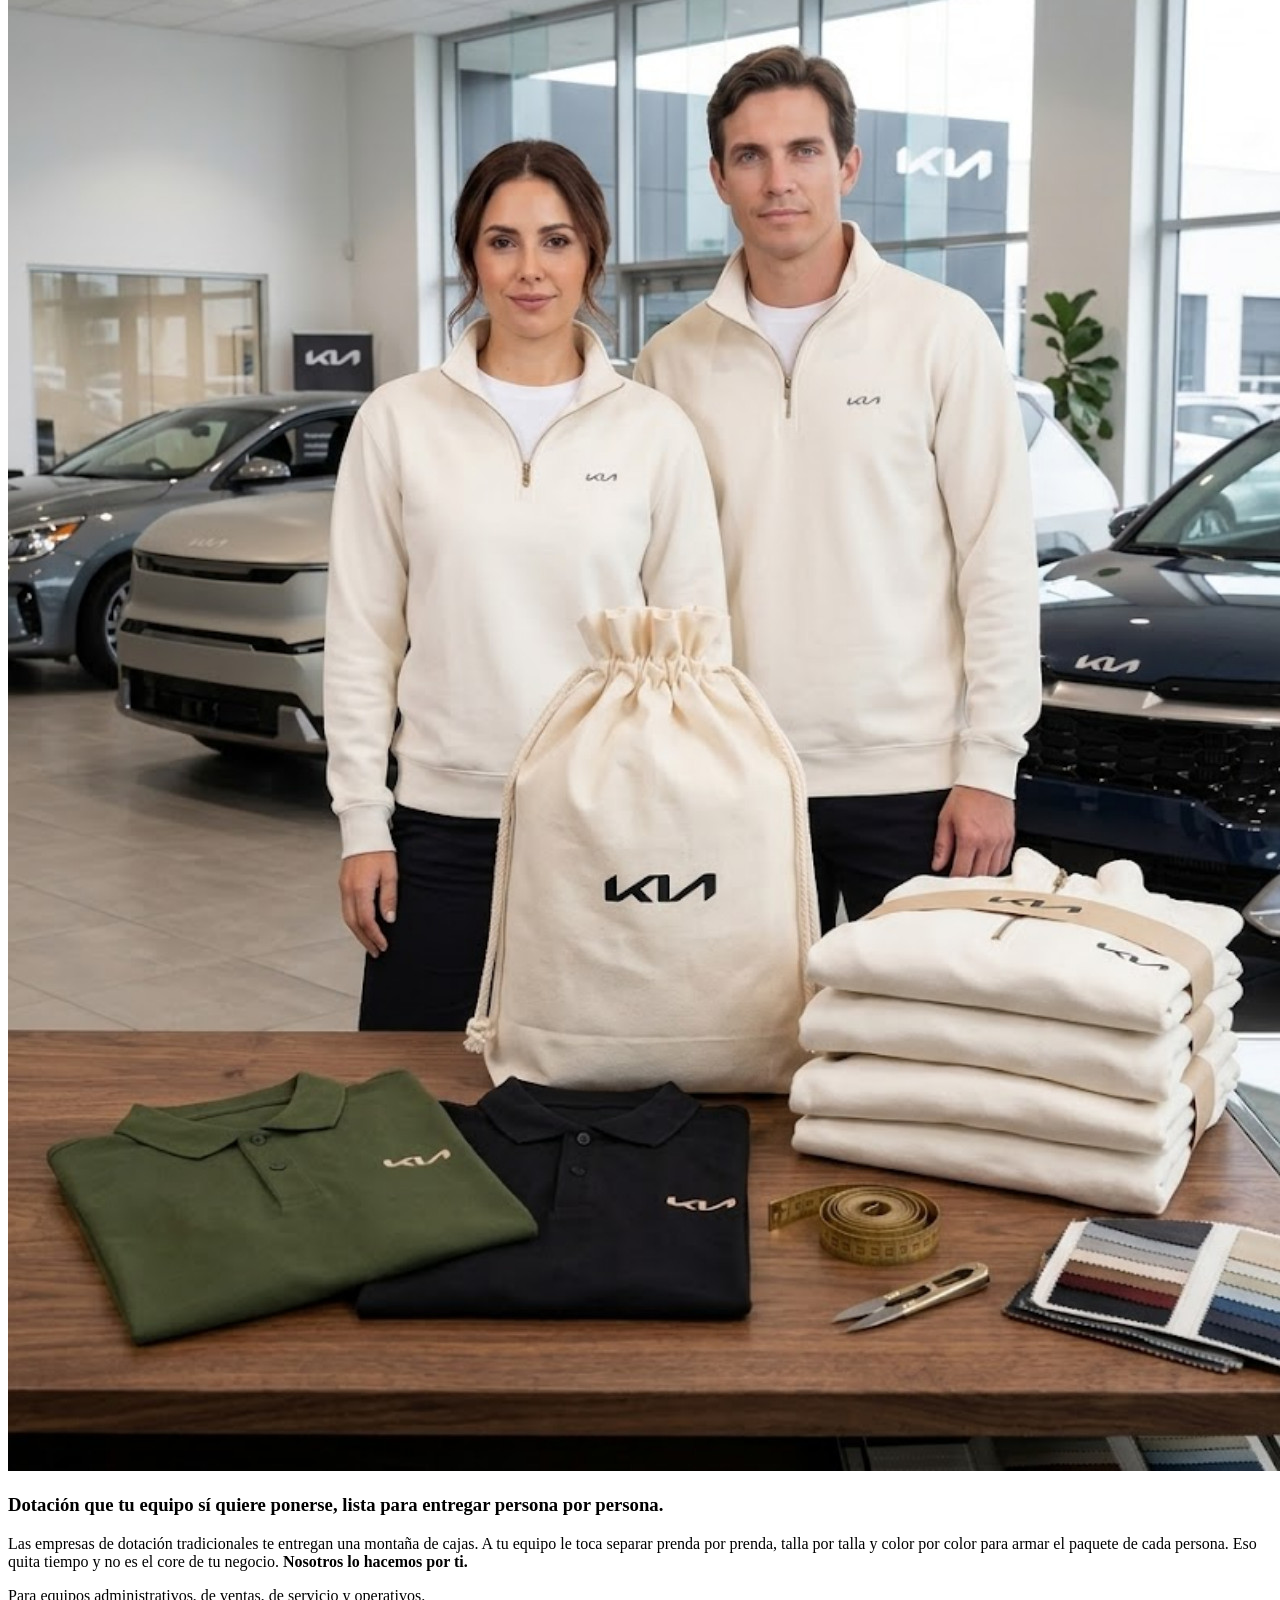
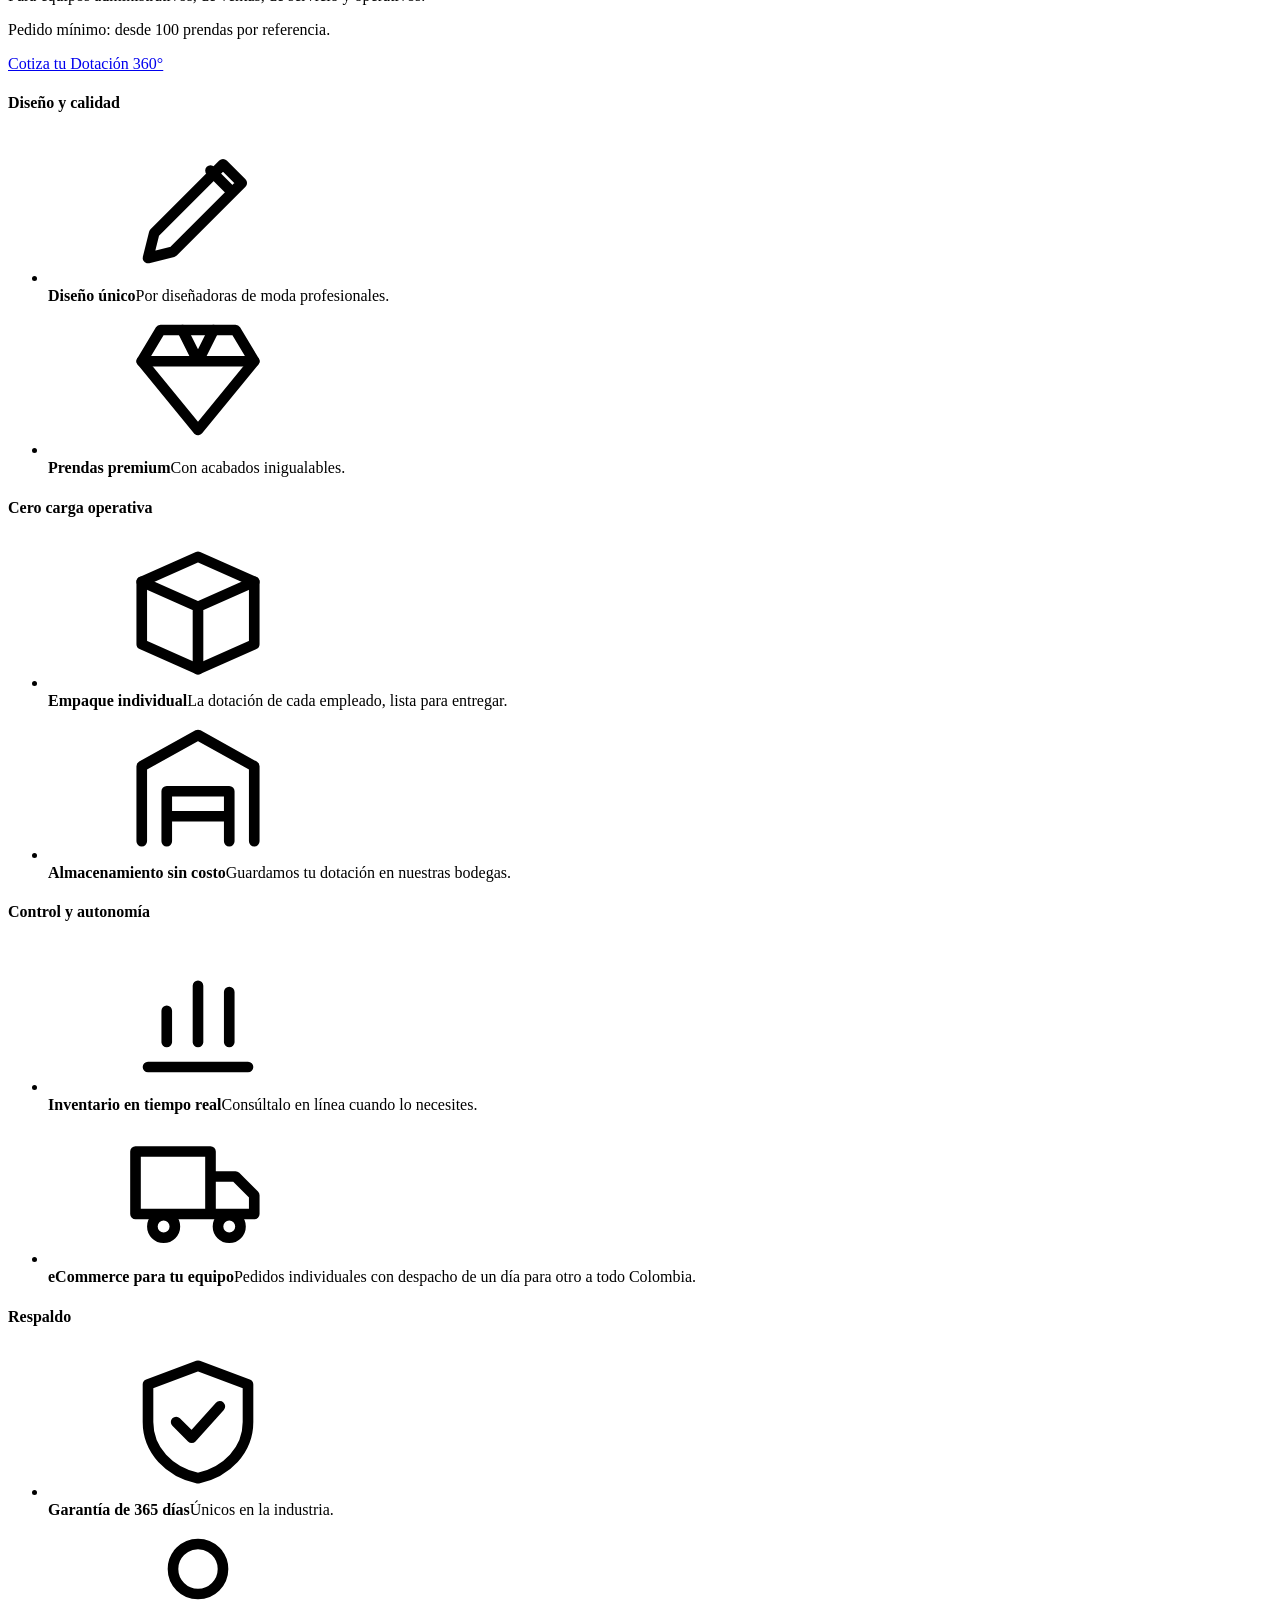
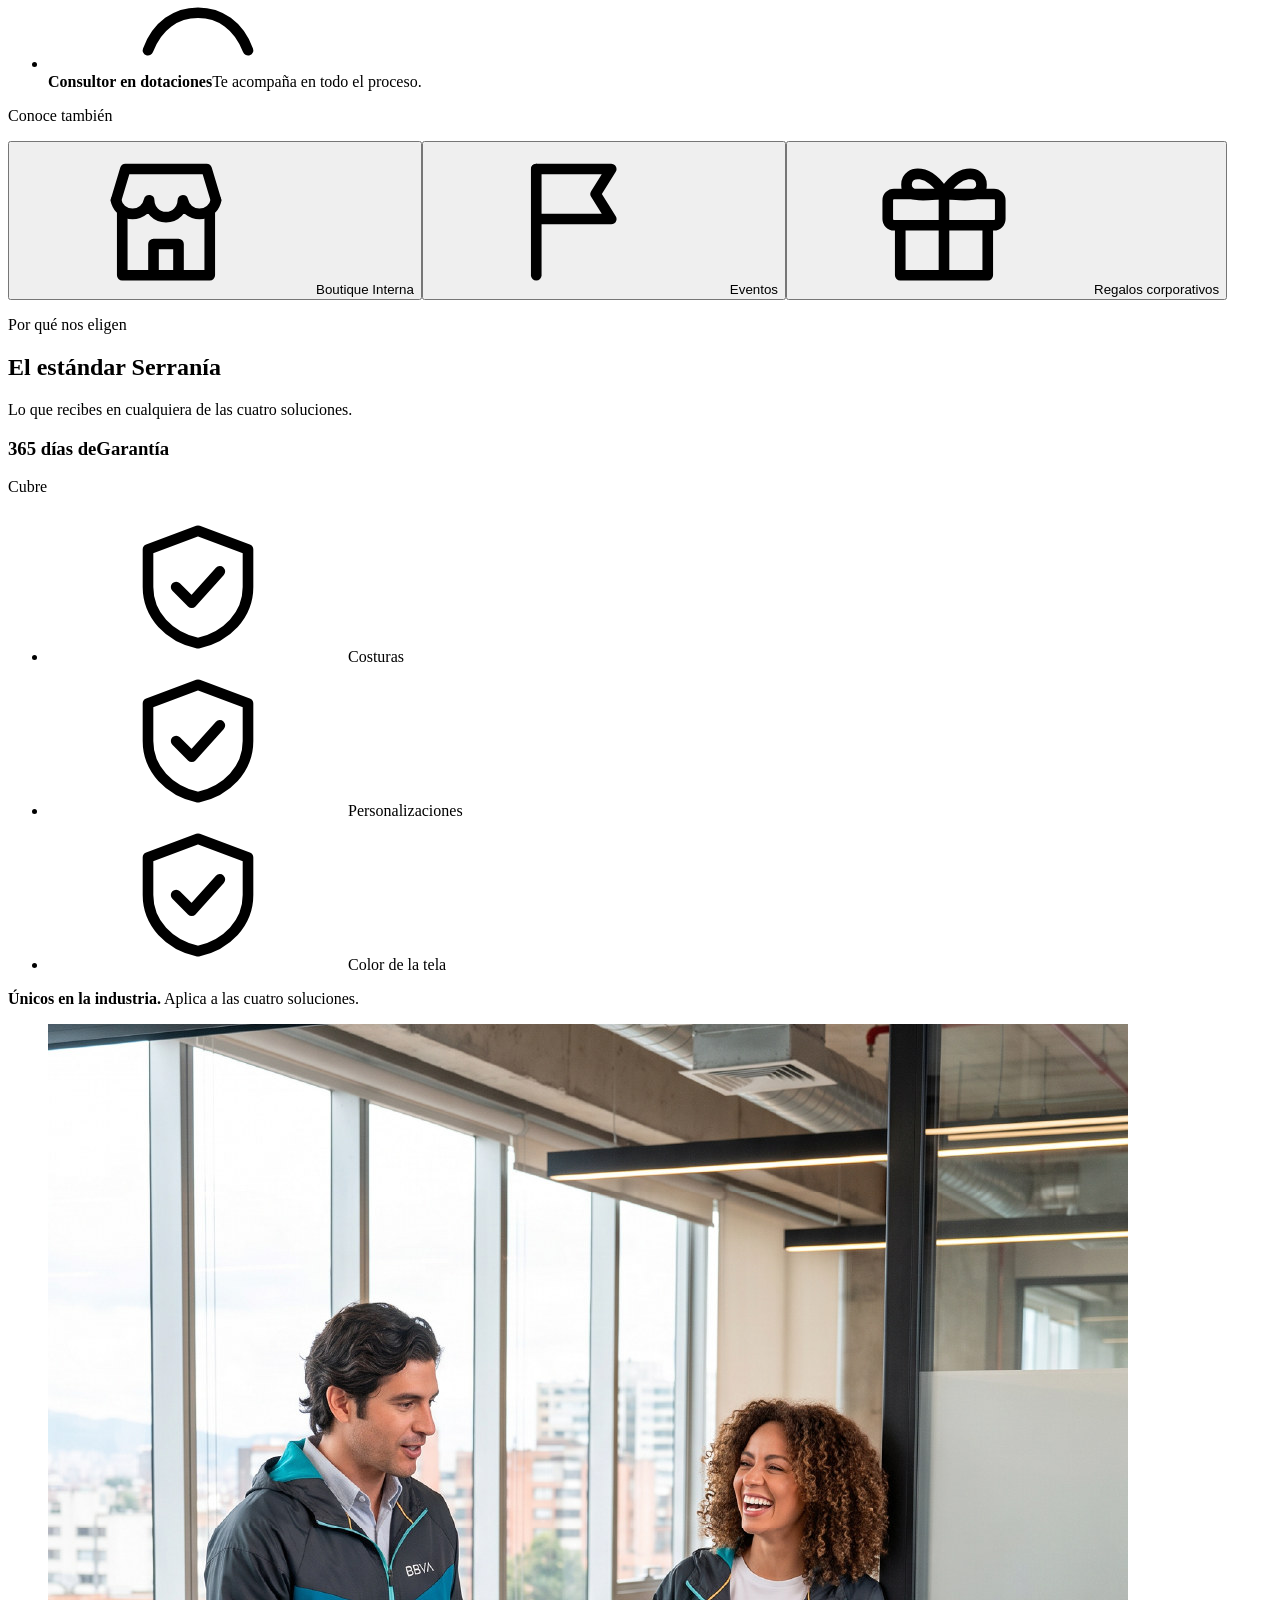
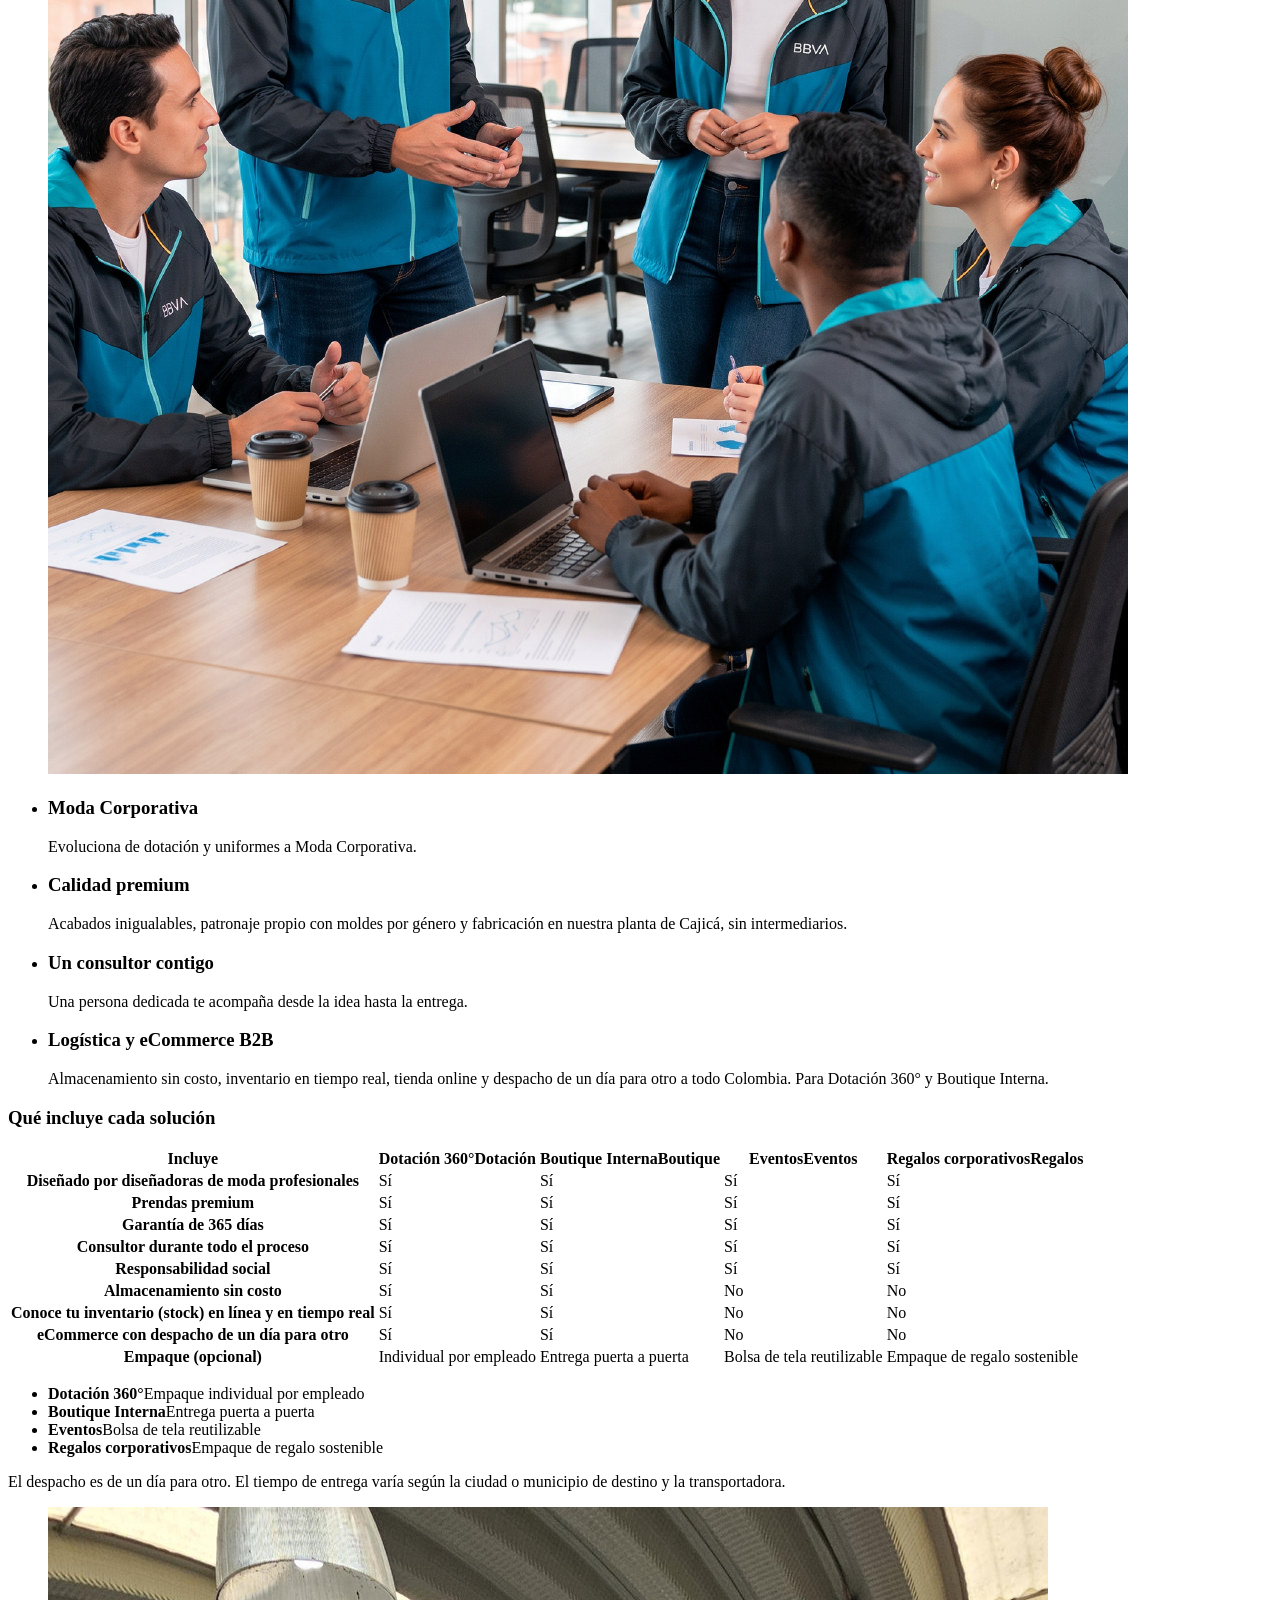
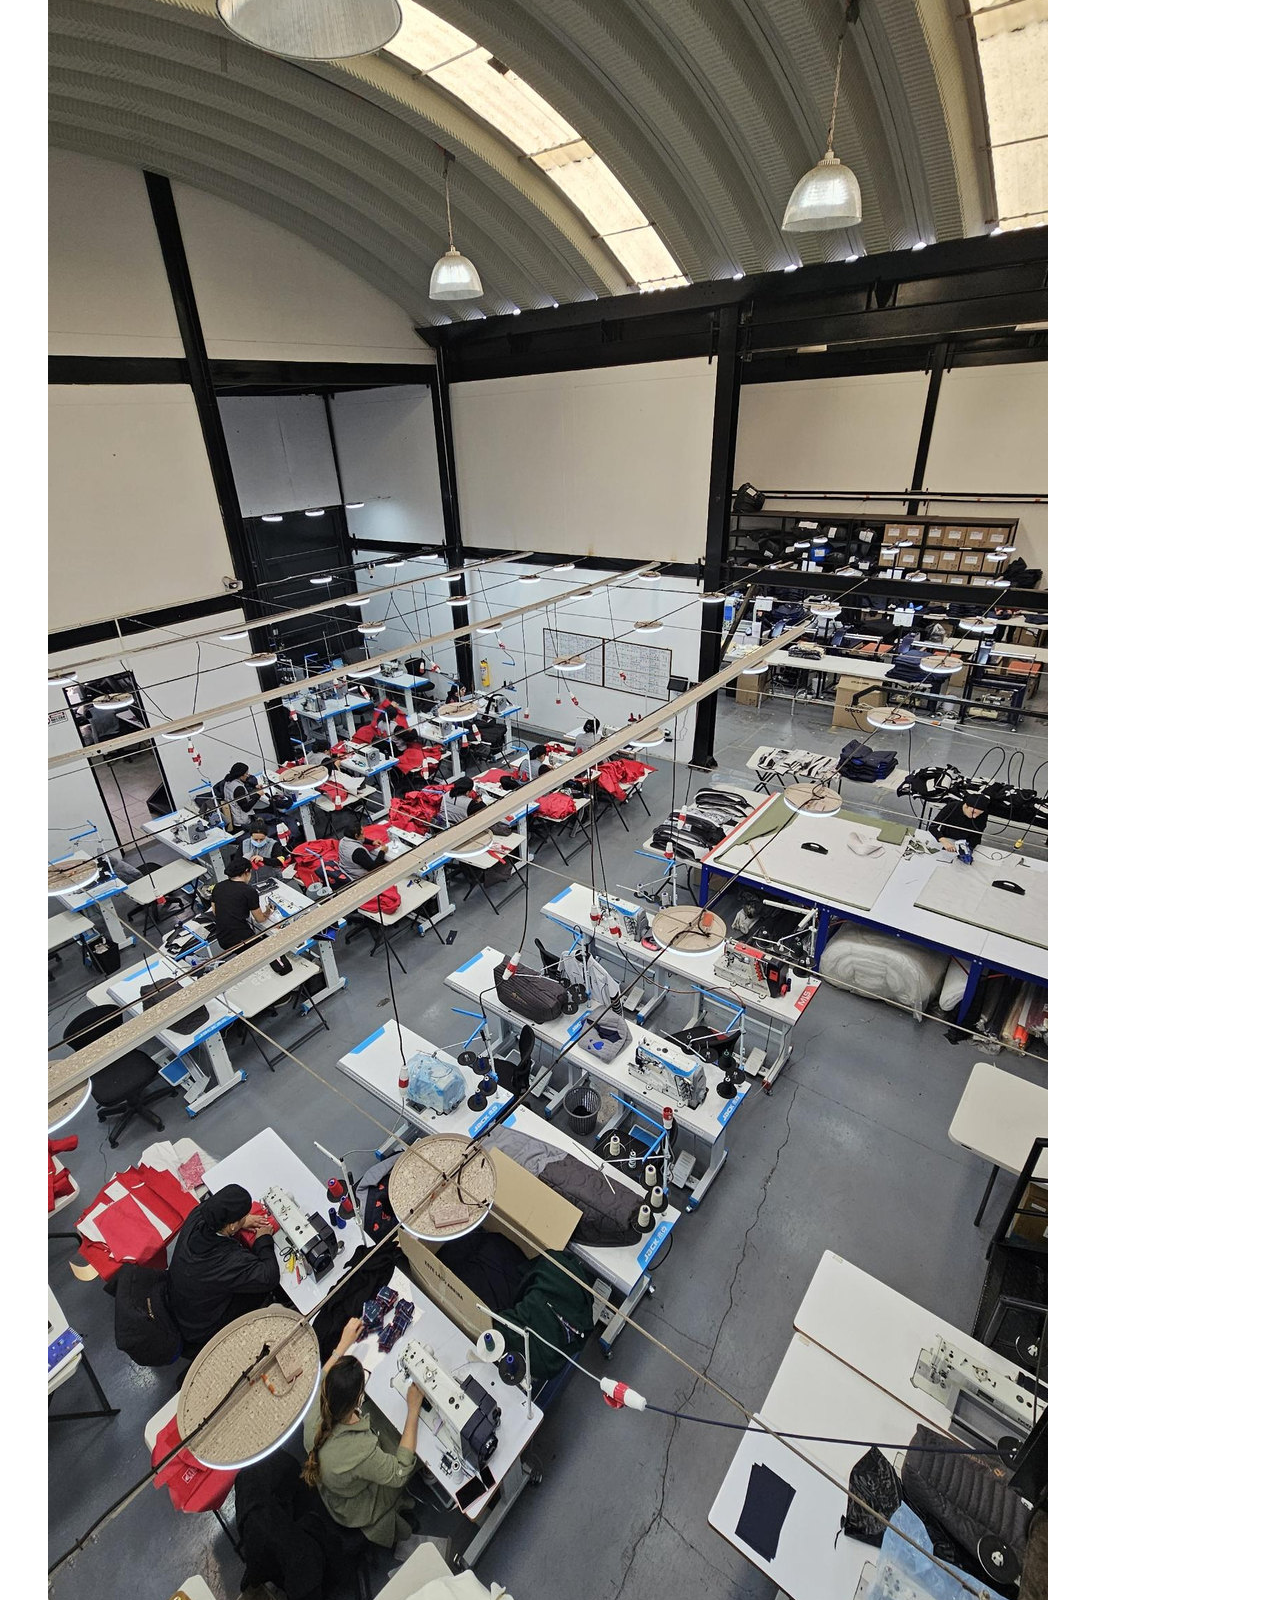
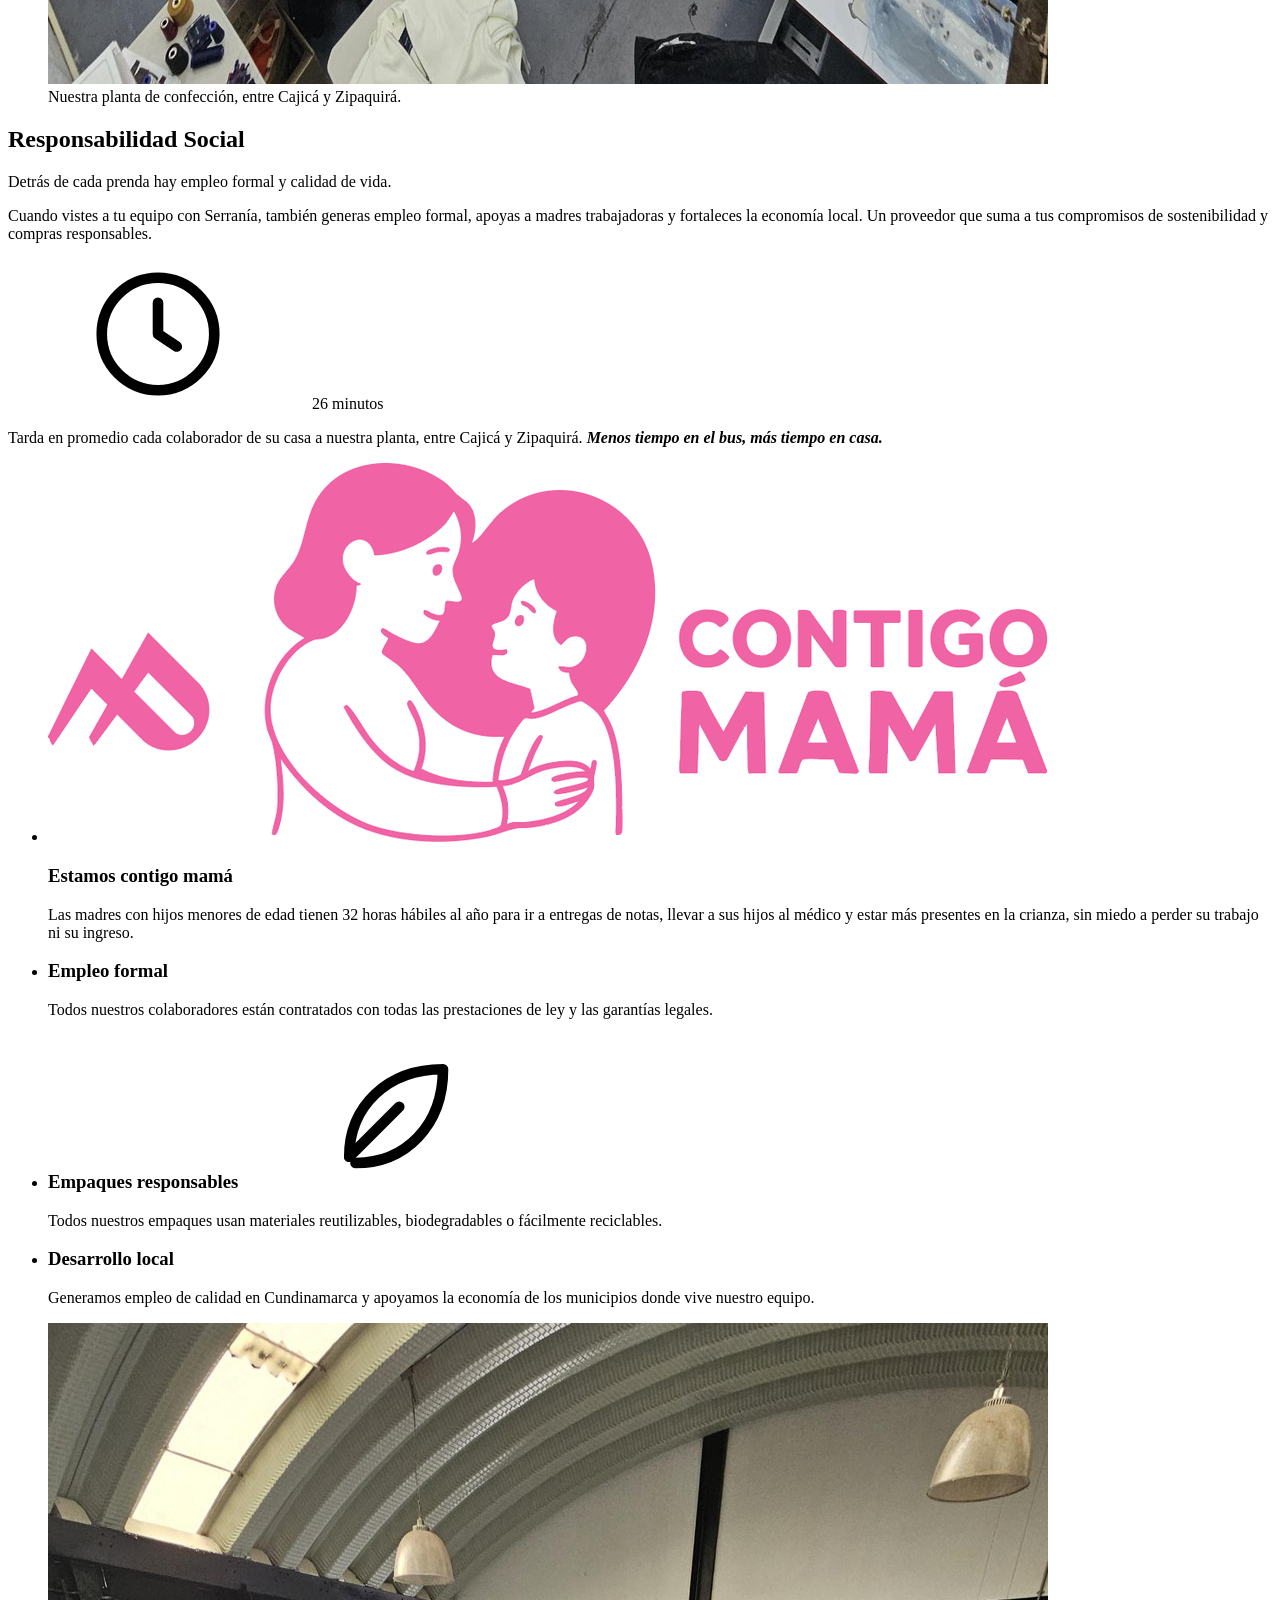
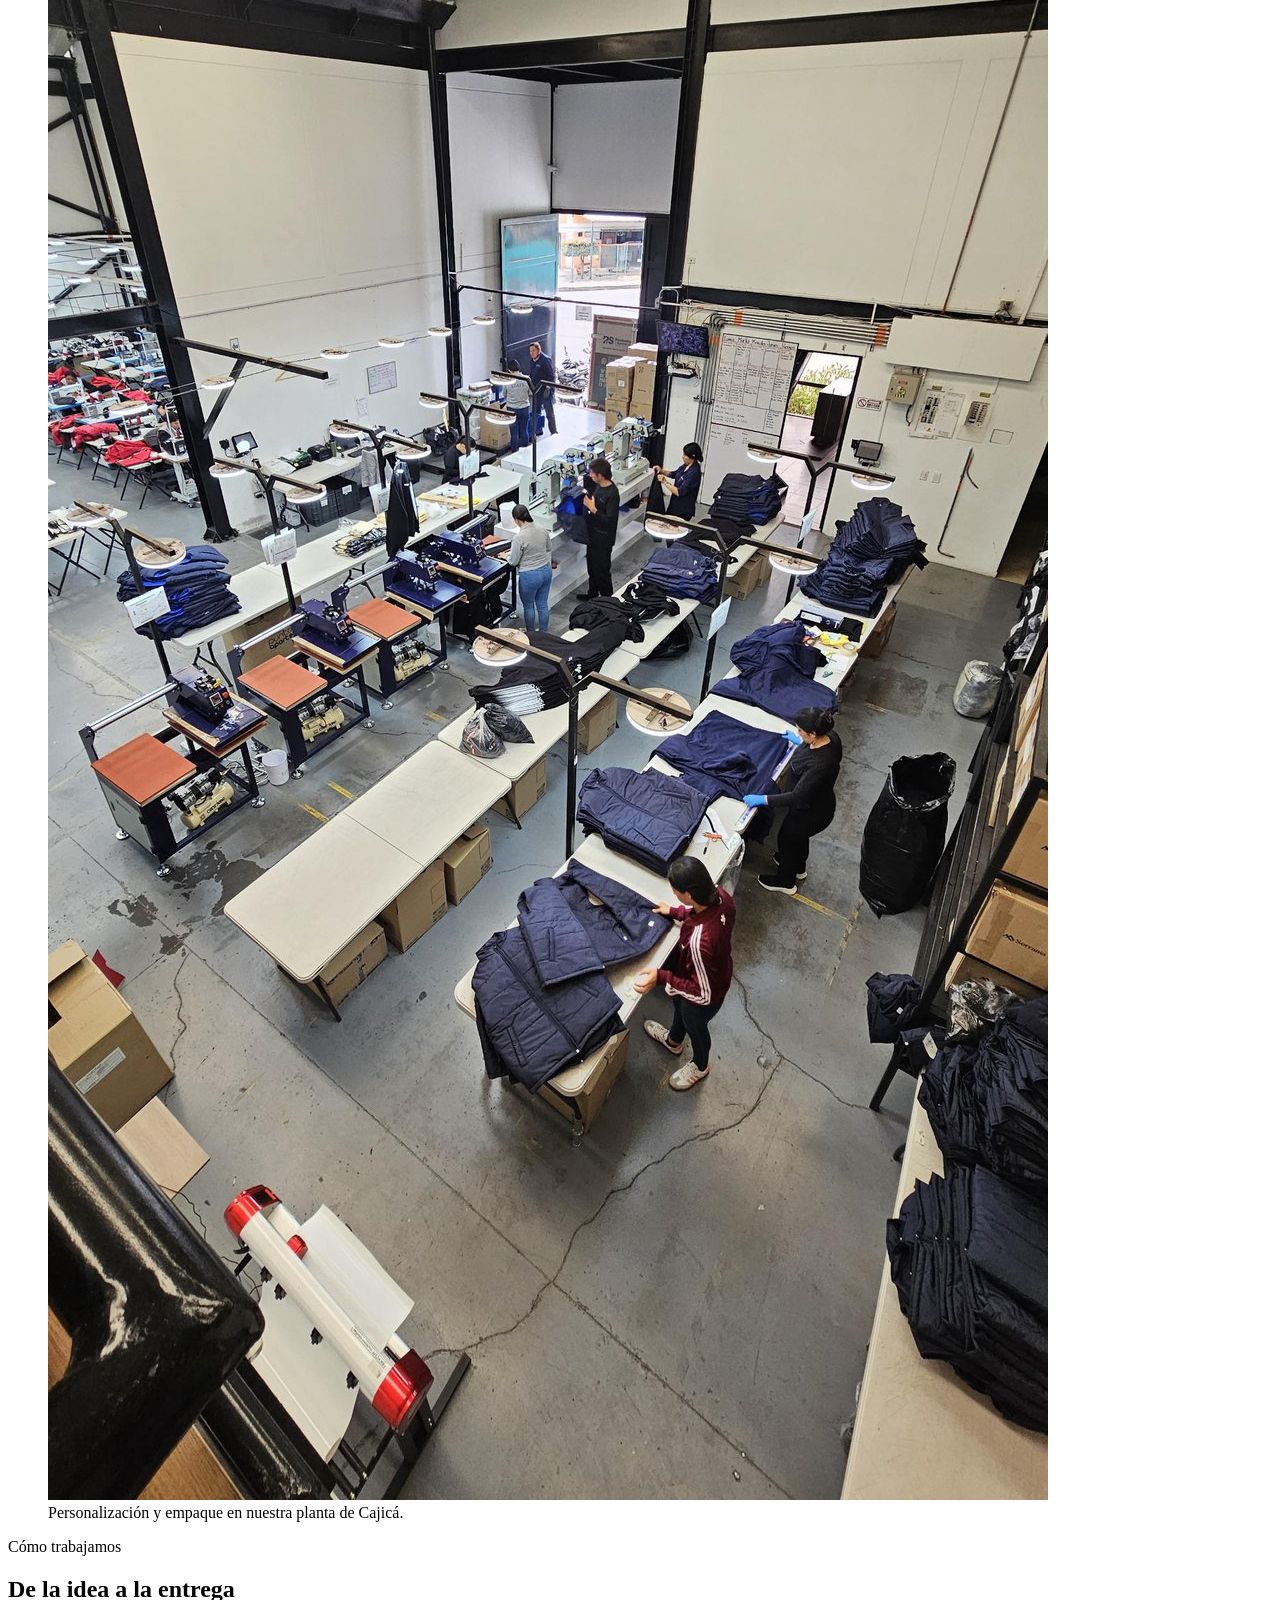
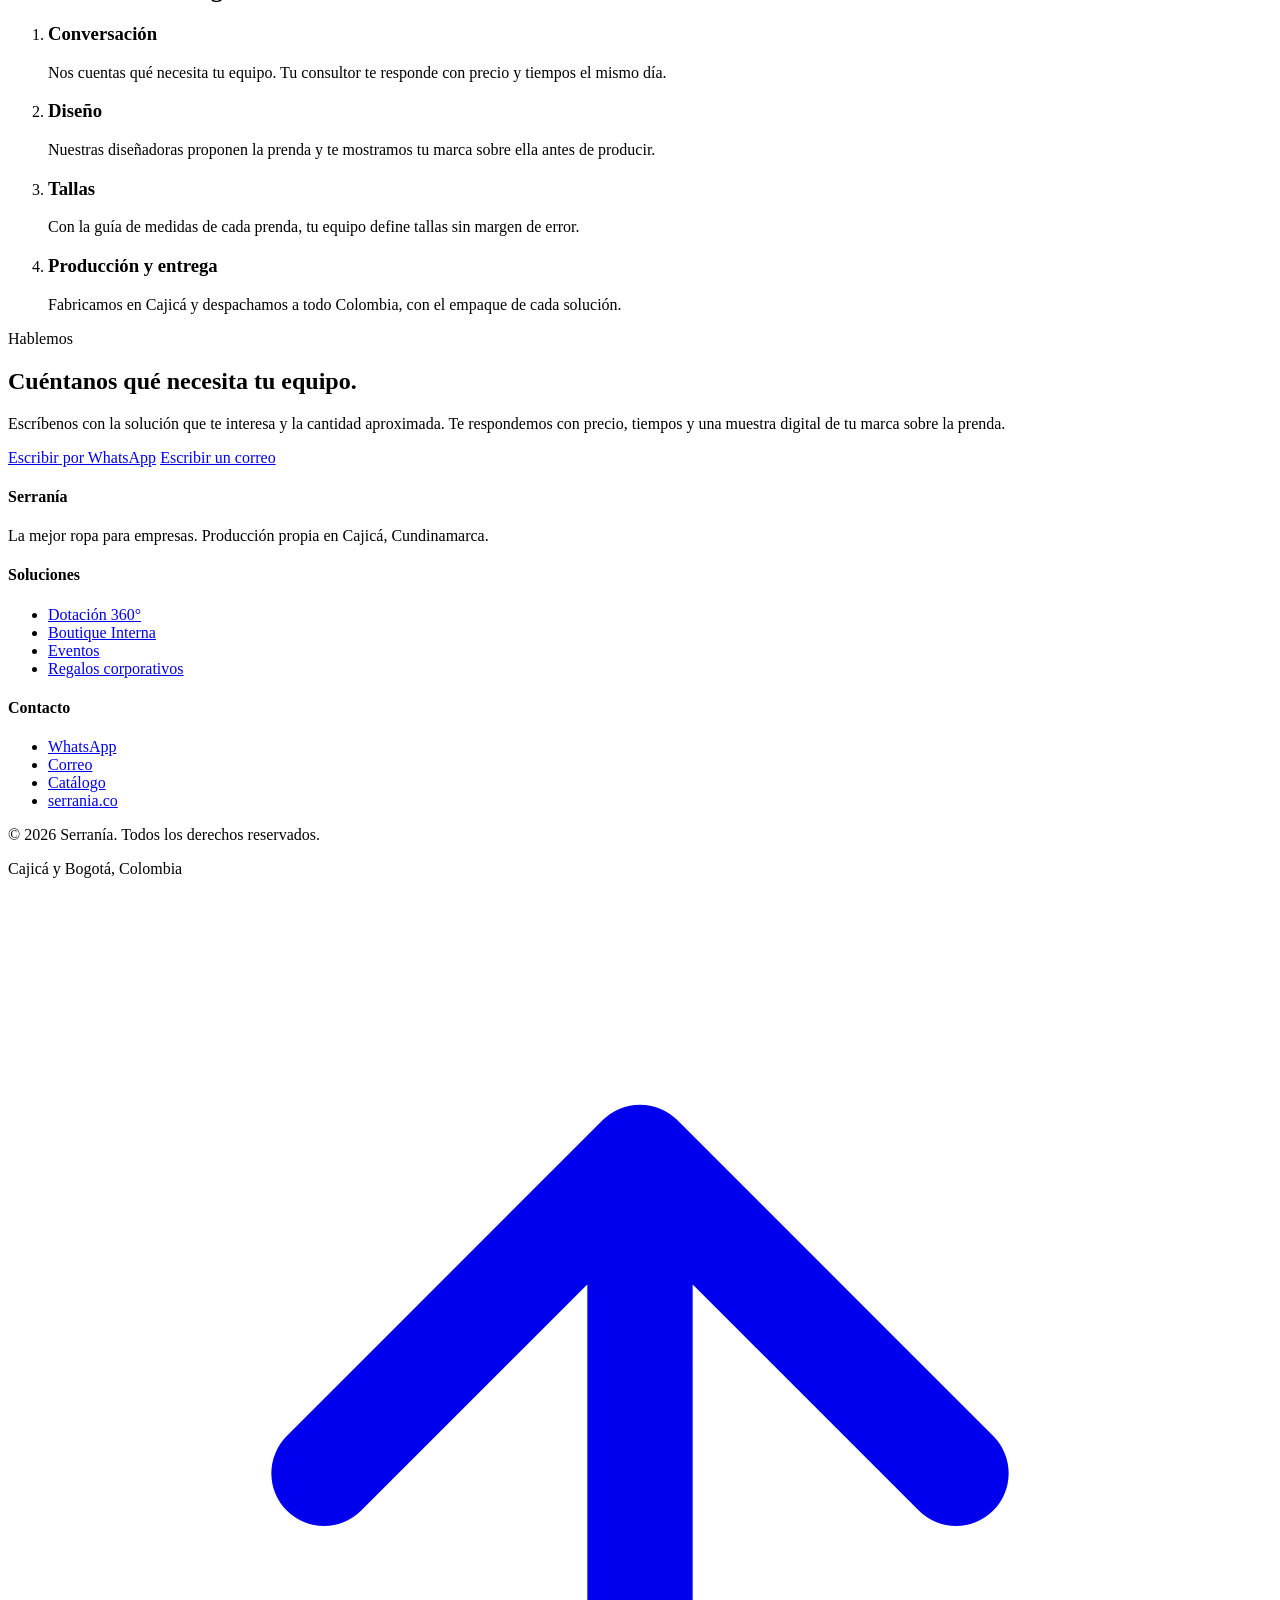
==== commit 70883f6b: "Add files via upload" ====
--- a/index.html
+++ b/index.html
@@ -1,197 +1,536 @@
-<!DOCTYPE html>
+<!doctype html>
 <html lang="es-CO">
 <head>
-<meta charset="utf-8">
-<meta name="viewport" content="width=device-width, initial-scale=1">
-<title>Chaquetas y ropa personalizada para empresas | Serranía</title>
-<meta name="description" content="Chaquetas y ropa personalizada para empresas con tu logo. Fabricación propia en Colombia, desde 50 unidades. Cotiza y recibe precio el mismo día.">
-<link rel="canonical" href="https://catalogo.serrania.co/catalogo/">
-
-<meta property="og:type" content="website">
-<meta property="og:title" content="Chaquetas y ropa personalizada para empresas | Serranía">
-<meta property="og:description" content="Chaquetas, buzos, camisetas y accesorios con el logo de tu empresa. Desde 50 unidades.">
-<meta property="og:locale" content="es_CO">
-<meta property="og:url" content="https://catalogo.serrania.co/catalogo/">
-<meta property="og:site_name" content="Serranía">
-<meta property="og:image" content="https://catalogo.serrania.co/img/og-portada.jpg">
-<meta property="og:image:width" content="1200">
-<meta property="og:image:height" content="630">
-<meta property="og:image:alt" content="Equipo usando chaquetas corporativas Serranía">
-<meta name="twitter:card" content="summary_large_image">
-
-<meta name="theme-color" content="#0B3A47">
-<link rel="preload" href="css/estilos.css" as="style">
-<link rel="stylesheet" href="css/estilos.css">
-<link rel="icon" type="image/png" sizes="512x512" href="../img/favicon.png">
-<link rel="apple-touch-icon" sizes="180x180" href="../img/apple-touch-icon.png"> 
-<!-- Google tag (gtag.js) -->
-<script async src="https://www.googletagmanager.com/gtag/js?id=G-1Q8EYWX263"></script>
-<script>
-  window.dataLayer = window.dataLayer || [];
-  function gtag(){dataLayer.push(arguments);}
-  gtag('js', new Date());
-
-  gtag('config', 'G-1Q8EYWX263');
-</script>
-<script src="https://www.sync-manager.com/crm/assets/js/wa-track.js" defer></script>
+  <meta charset="utf-8">
+  <meta name="viewport" content="width=device-width, initial-scale=1">
+  <title>Dotación y ropa corporativa para empresas | Serranía</title>
+  <meta name="description" content="Dotación 360°, Boutique Interna, Eventos y Regalos corporativos. Prendas diseñadas por diseñadoras de moda, fabricadas en Cajicá, con garantía de 365 días.">
+  <link rel="canonical" href="https://catalogo.serrania.co/">
+  <meta name="theme-color" content="#0B3A47">
+  <meta property="og:type" content="website">
+  <meta property="og:locale" content="es_CO">
+  <meta property="og:site_name" content="Serranía">
+  <meta property="og:url" content="https://catalogo.serrania.co/">
+  <meta property="og:title" content="Dotación y ropa corporativa para empresas | Serranía">
+  <meta property="og:description" content="Dotación 360°, Boutique Interna, Eventos y Regalos corporativos con diseño de moda, fabricación propia y garantía de 365 días.">
+  <meta property="og:image" content="https://catalogo.serrania.co/img/og-portada.jpg">
+  <meta property="og:image:width" content="1200">
+  <meta property="og:image:height" content="630">
+  <meta property="og:image:alt" content="Equipo usando chaquetas corporativas Serranía">
+  <meta name="twitter:card" content="summary_large_image">
+  <link rel="icon" type="image/png" sizes="512x512" href="img/favicon.png">
+  <link rel="apple-touch-icon" sizes="180x180" href="img/apple-touch-icon.png">
+
+  <link rel="preconnect" href="https://fonts.googleapis.com">
+  <link rel="preconnect" href="https://fonts.gstatic.com" crossorigin>
+  <link href="https://fonts.googleapis.com/css2?family=Montserrat:wght@300;400;500;600;700;800&display=swap" rel="stylesheet">
+  <link rel="stylesheet" href="assets/css/styles.css">
 </head>
 <body>
-
-<a href="#catalogo" class="solo-lectores">Saltar al catálogo</a>
-
-<!-- ================= CABECERA ================= -->
-<header class="cabecera">
-  <div class="contenedor cabecera-fila">
-    <a class="logo" data-inicio href="../" aria-label="Serranía, ir al inicio">
-      <img src="../img/logo.png" alt="Serranía" width="100" height="34">
-    </a>
-
-    <div class="buscador">
-      <svg viewBox="0 0 24 24" fill="none" stroke="currentColor" stroke-width="2" stroke-linecap="round" aria-hidden="true"><circle cx="11" cy="11" r="7"/><path d="m20 20-3.5-3.5"/></svg>
-      <label for="buscar" class="solo-lectores">Buscar una prenda</label>
-      <input type="search" id="buscar" placeholder="Buscar chaqueta, buzo, gorra…" autocomplete="off">
-      <div class="sugerencias oculto" id="sugerencias" role="listbox"></div>
-    </div>
-
-    <nav class="nav" id="nav" aria-label="Categorías"></nav>
-
-    <div class="acciones">
-      <button type="button" class="btn-icono btn-menu" id="btn-menu" aria-label="Abrir menú" aria-expanded="false">
+  <svg class="sprite" aria-hidden="true" focusable="false"><symbol id="i-pencil" viewBox="0 0 24 24" fill="none" stroke="currentColor" stroke-width="1.7" stroke-linecap="round" stroke-linejoin="round"><path d="M4 20l4-1 11-11-3-3L5 16l-1 4z"/><path d="M14 6l3 3"/></symbol><symbol id="i-diamond" viewBox="0 0 24 24" fill="none" stroke="currentColor" stroke-width="1.7" stroke-linecap="round" stroke-linejoin="round"><path d="M6 4h12l3 5-9 11L3 9z"/><path d="M3 9h18M9.5 4L12 9l2.5-5"/></symbol><symbol id="i-box" viewBox="0 0 24 24" fill="none" stroke="currentColor" stroke-width="1.7" stroke-linecap="round" stroke-linejoin="round"><path d="M3 7l9-4 9 4v10l-9 4-9-4z"/><path d="M3 7l9 4 9-4M12 11v10"/></symbol><symbol id="i-warehouse" viewBox="0 0 24 24" fill="none" stroke="currentColor" stroke-width="1.7" stroke-linecap="round" stroke-linejoin="round"><path d="M3 21V9l9-5 9 5v12"/><path d="M7 21v-8h10v8M7 17h10"/></symbol><symbol id="i-chart" viewBox="0 0 24 24" fill="none" stroke="currentColor" stroke-width="1.7" stroke-linecap="round" stroke-linejoin="round"><path d="M4 20h16"/><path d="M7 16v-5M12 16V7M17 16v-8"/></symbol><symbol id="i-cart" viewBox="0 0 24 24" fill="none" stroke="currentColor" stroke-width="1.7" stroke-linecap="round" stroke-linejoin="round"><path d="M3 4h2l2.4 11h10.2L20 7H6.2"/><circle cx="9" cy="19" r="1.5"/><circle cx="17" cy="19" r="1.5"/></symbol><symbol id="i-truck" viewBox="0 0 24 24" fill="none" stroke="currentColor" stroke-width="1.7" stroke-linecap="round" stroke-linejoin="round"><path d="M2 6h12v10H2zM14 10h4l3 3v3h-7z"/><circle cx="6.5" cy="18" r="1.8"/><circle cx="17" cy="18" r="1.8"/></symbol><symbol id="i-shield" viewBox="0 0 24 24" fill="none" stroke="currentColor" stroke-width="1.7" stroke-linecap="round" stroke-linejoin="round"><path d="M12 3l8 3v6c0 4.5-3.4 8-8 9-4.6-1-8-4.5-8-9V6z"/><path d="M8.5 12l2.5 2.5 4.5-5"/></symbol><symbol id="i-user" viewBox="0 0 24 24" fill="none" stroke="currentColor" stroke-width="1.7" stroke-linecap="round" stroke-linejoin="round"><circle cx="12" cy="8" r="4"/><path d="M4 21c1.5-4 4.5-6 8-6s6.5 2 8 6"/></symbol><symbol id="i-calendar" viewBox="0 0 24 24" fill="none" stroke="currentColor" stroke-width="1.7" stroke-linecap="round" stroke-linejoin="round"><rect x="3" y="5" width="18" height="16" rx="2"/><path d="M3 10h18M8 3v4M16 3v4"/></symbol><symbol id="i-clock" viewBox="0 0 24 24" fill="none" stroke="currentColor" stroke-width="1.7" stroke-linecap="round" stroke-linejoin="round"><circle cx="12" cy="12" r="9"/><path d="M12 7v5l3 2"/></symbol><symbol id="i-bag" viewBox="0 0 24 24" fill="none" stroke="currentColor" stroke-width="1.7" stroke-linecap="round" stroke-linejoin="round"><path d="M6 9h12l-1 12H7z"/><path d="M8.5 9V7.5a3.5 3.5 0 0 1 7 0V9"/></symbol><symbol id="i-leaf" viewBox="0 0 24 24" fill="none" stroke="currentColor" stroke-width="1.7" stroke-linecap="round" stroke-linejoin="round"><path d="M5 19C5 11 11 5 20 5c0 9-6 15-14 15"/><path d="M5 19l8-8"/></symbol><symbol id="i-heart" viewBox="0 0 24 24" fill="none" stroke="currentColor" stroke-width="1.7" stroke-linecap="round" stroke-linejoin="round"><path d="M12 20s-7-4.4-7-10a4 4 0 0 1 7-2.6A4 4 0 0 1 19 10c0 5.6-7 10-7 10z"/></symbol><symbol id="i-home" viewBox="0 0 24 24" fill="none" stroke="currentColor" stroke-width="1.7" stroke-linecap="round" stroke-linejoin="round"><path d="M3 11l9-7 9 7"/><path d="M5 10v10h14V10"/><path d="M10 20v-5h4v5"/></symbol><symbol id="i-shirt" viewBox="0 0 24 24" fill="none" stroke="currentColor" stroke-width="1.7" stroke-linecap="round" stroke-linejoin="round"><path d="M8 3l4 2 4-2 5 4-3 4-2-1v11H8V10l-2 1-3-4z"/></symbol><symbol id="i-store" viewBox="0 0 24 24" fill="none" stroke="currentColor" stroke-width="1.7" stroke-linecap="round" stroke-linejoin="round"><path d="M4 9l1.5-5h13L20 9"/><path d="M4 9a2.7 2.7 0 0 0 5.3 0 2.7 2.7 0 0 0 5.4 0 2.7 2.7 0 0 0 5.3 0"/><path d="M5 11v10h14V11M10 21v-5h4v5"/></symbol><symbol id="i-flag" viewBox="0 0 24 24" fill="none" stroke="currentColor" stroke-width="1.7" stroke-linecap="round" stroke-linejoin="round"><path d="M5 21V4"/><path d="M5 4h12l-2.5 4L17 12H5"/></symbol><symbol id="i-gift" viewBox="0 0 24 24" fill="none" stroke="currentColor" stroke-width="1.7" stroke-linecap="round" stroke-linejoin="round"><rect x="3" y="8" width="18" height="5" rx="1"/><path d="M5 13v8h14v-8M12 8v13"/><path d="M12 8C10 4 6 4 6 6.5S10 8 12 8zM12 8c2-4 6-4 6-1.5S14 8 12 8z"/></symbol><symbol id="i-arrow" viewBox="0 0 24 24" fill="none" stroke="currentColor" stroke-width="1.7" stroke-linecap="round" stroke-linejoin="round"><path d="M5 12h14M13 6l6 6-6 6"/></symbol><symbol id="i-pointer" viewBox="0 0 24 24" fill="none" stroke="currentColor" stroke-width="1.7" stroke-linecap="round" stroke-linejoin="round"><path d="M9 11V5.5a1.5 1.5 0 0 1 3 0V11"/><path d="M12 10.5V9a1.5 1.5 0 0 1 3 0v2"/><path d="M15 10.5a1.5 1.5 0 0 1 3 0V15a6 6 0 0 1-6 6h-1a6 6 0 0 1-4.8-2.4L4 15.5a1.6 1.6 0 0 1 2.5-2L9 16V11"/></symbol></svg>
+  <a class="skip" href="#soluciones">Saltar a las soluciones</a>
+
+  <header class="site-header">
+    <div class="wrap header-inner">
+      <a href="index.html" class="brand" aria-label="Serranía, ir al inicio">
+        <img src="img/logo-serrania.png" alt="Serranía" width="863" height="168">
+      </a>
+      <nav class="nav" aria-label="Principal">
+        <a href="#soluciones">Soluciones</a>
+        <a href="#estandar">Garantía</a>
+        <a href="#impacto">Impacto social</a>
+        <a class="nav-catalogo" data-catalogo href="#">Catálogo</a>
+      </nav>
+      <a class="btn btn-small" data-whatsapp="Hola, quiero hablar con un asesor de Serranía." href="#contacto">Hablar con un asesor</a>
+      <button type="button" class="btn-menu" id="btn-menu" aria-label="Abrir menú" aria-expanded="false" aria-controls="menu-movil">
         <svg viewBox="0 0 24 24" fill="none" stroke="currentColor" stroke-width="2" stroke-linecap="round" aria-hidden="true"><path d="M4 7h16M4 12h16M4 17h16"/></svg>
       </button>
     </div>
-  </div>
-</header>
-
-<!-- ================= CABEZA DEL CATÁLOGO ================= -->
-<!-- Franja corta en lugar del banner: las prendas se ven de una. -->
-<section class="cabeza-catalogo">
-  <div class="contenedor">
-    <p class="rotulo">Catálogo 2026</p>
-    <h1 class="display">Catálogo de prendas corporativas</h1>
-    <p class="cabeza-gancho">Toca una prenda y ves colores, tallas, marcación y mínimo sin salir de la página. <strong>Producción propia</strong>, desde <strong>50 unidades</strong>.</p>
-    <a class="cabeza-enlace" id="enlace-empresas" data-inicio href="../">
-      <svg viewBox="0 0 24 24" fill="none" stroke="currentColor" stroke-width="2" stroke-linecap="round" stroke-linejoin="round" aria-hidden="true"><path d="m15 5-7 7 7 7"/></svg>
-      Ver las soluciones para empresas
-    </a>
-  </div>
-</section>
-
-<section class="seccion" id="catalogo">
-  <div class="contenedor">
-    <div class="seccion-cabeza">
-      <h2 class="display" id="titulo-catalogo">Catálogo completo</h2>
+
+    <!-- Menú de celular -->
+    <nav class="menu-movil" id="menu-movil" aria-label="Menú" hidden>
+      <div class="wrap">
+        <a href="#soluciones">Soluciones</a>
+        <a href="#estandar">Garantía</a>
+        <a href="#impacto">Impacto social</a>
+        <a data-catalogo href="#">Catálogo</a>
+        <a class="btn btn-primario menu-cta" data-whatsapp="Hola, quiero hablar con un asesor de Serranía." href="#contacto">Hablar con un asesor</a>
+      </div>
+    </nav>
+  </header>
+
+  <main id="inicio">
+    <!-- PORTADA — la misma del catálogo -->
+    <section class="portada">
+      <div class="portada-marco">
+        <picture class="portada-imagen">
+          <source media="(max-width: 759px)" srcset="img/hero-movil.jpg">
+          <img class="portada-fondo" src="img/hero.jpg" alt="Equipo usando chaquetas corporativas Serranía" width="1920" height="1080" fetchpriority="high">
+        </picture>
+        <div class="portada-capa">
+          <div class="wrap">
+            <div class="portada-texto">
+              <p class="rotulo">Soluciones para empresas</p>
+              <h1>La mejor ropa<br>para empresas</h1>
+              <p class="portada-gancho">No es solo una dotación, es la imagen de tu marca.</p>
+              <p>Dotación 360°, Boutique Interna, Eventos y Regalos corporativos con diseño de moda, <strong>fabricación propia</strong> y garantía de 365 días.</p>
+              <div class="portada-botones">
+                <a class="btn btn-claro" data-catalogo href="#">Ver el catálogo</a>
+                <a class="btn btn-linea-claro" href="#soluciones">Ver las soluciones</a>
+              </div>
+            </div>
+          </div>
+        </div>
+      </div>
+      <div class="cifras-banda">
+        <div class="wrap cifras">
+          <div class="cifra"><strong>+687</strong><span>Marcas atendidas</span></div>
+          <div class="cifra"><strong>+200 mil</strong><span>Prendas fabricadas</span></div>
+          <div class="cifra"><strong>365 días</strong><span>De garantía</span></div>
+          <div class="cifra"><strong>100 %</strong><span>Empleo formal</span></div>
+        </div>
+      </div>
+    </section>
+
+    <!-- MARCAS — rejilla compacta, se arma desde main.js -->
+    <section class="marcas" aria-label="Marcas que han confiado en Serranía">
+      <div class="wrap">
+        <p class="marcas-titulo">Ellos ya confiaron en Serranía</p>
+        <div class="marcas-rejilla" id="marcas-rejilla"></div>
+      </div>
+    </section>
+
+    <!-- VIDEO -->
+    <section class="video-seccion">
+      <div class="wrap video-caja">
+        <div class="video-marco">
+          <video id="video-proyectos" muted loop playsinline preload="metadata" aria-label="Proyectos entregados por Serranía">
+            <source src="img/video.mp4" type="video/mp4">
+          </video>
+          <div class="video-mando" id="video-mando"></div>
+        </div>
+        <div class="video-texto">
+          <p class="rotulo">Proyectos entregados</p>
+          <h2>Mira cómo queda tu marca en la prenda</h2>
+          <p>Bordados, estampados y acabados en <strong>piezas que ya están en uso</strong>. Lo que ves en el video es exactamente lo que recibe tu equipo.</p>
+          <a class="btn btn-primario" data-whatsapp="Hola, quiero hablar con un asesor de Serranía." href="#contacto">Hablar con un asesor</a>
+        </div>
+      </div>
+    </section>
+
+    <!-- SOLUCIONES -->
+    <section id="soluciones" class="solutions">
+      <div class="wrap">
+        <header class="section-head">
+          <p class="rotulo">Cuatro soluciones</p>
+          <h2>¿Qué necesita tu equipo?</h2>
+          <p>Cuatro soluciones con el mismo estándar de diseño, calidad y garantía.</p>
+        </header>
+
+        <p class="tabs-ayuda"><svg class="ico-ayuda" aria-hidden="true"><use href="#i-pointer"/></svg>Elige una solución para ver qué incluye</p>
+        <div class="tabs" role="tablist" aria-label="Soluciones">
+          <button role="tab" id="tab-dotacion" aria-controls="dotacion" aria-selected="true">
+            <svg class="tab-ico" aria-hidden="true"><use href="#i-shirt"/></svg>
+            <span class="tab-name">Dotación 360°</span>
+            <span class="tab-hint">Vestir al equipo sin cargar con la operación</span>
+            <span class="tab-cta"><span class="tab-ver">Ver solución</span><span class="tab-viendo">Estás viendo</span><svg aria-hidden="true"><use href="#i-arrow"/></svg></span>
+          </button>
+          <button role="tab" id="tab-boutique" aria-controls="boutique" aria-selected="false" tabindex="-1">
+            <svg class="tab-ico" aria-hidden="true"><use href="#i-store"/></svg>
+            <span class="tab-name">Boutique Interna</span>
+            <span class="tab-hint">Una colección que tu equipo quiere comprar</span>
+            <span class="tab-cta"><span class="tab-ver">Ver solución</span><span class="tab-viendo">Estás viendo</span><svg aria-hidden="true"><use href="#i-arrow"/></svg></span>
+          </button>
+          <button role="tab" id="tab-eventos" aria-controls="eventos" aria-selected="false" tabindex="-1">
+            <svg class="tab-ico" aria-hidden="true"><use href="#i-flag"/></svg>
+            <span class="tab-name">Eventos</span>
+            <span class="tab-hint">Una sola identidad, a tiempo</span>
+            <span class="tab-cta"><span class="tab-ver">Ver solución</span><span class="tab-viendo">Estás viendo</span><svg aria-hidden="true"><use href="#i-arrow"/></svg></span>
+          </button>
+          <button role="tab" id="tab-regalos" aria-controls="regalos" aria-selected="false" tabindex="-1">
+            <svg class="tab-ico" aria-hidden="true"><use href="#i-gift"/></svg>
+            <span class="tab-name">Regalos corporativos</span>
+            <span class="tab-hint">Un regalo que se usa</span>
+            <span class="tab-cta"><span class="tab-ver">Ver solución</span><span class="tab-viendo">Estás viendo</span><svg aria-hidden="true"><use href="#i-arrow"/></svg></span>
+          </button>
+        </div>
+
+        <!-- Dotación 360° -->
+        <article id="dotacion" class="panel" role="tabpanel" aria-labelledby="tab-dotacion" tabindex="0">
+          <img class="panel-foto" src="img/solucion-dotacion.jpg" alt="Dos asesores con buzos de marca junto a una bolsa de tela, buzos doblados y polos sobre una mesa" width="1298" height="1631" loading="lazy">
+          <div class="panel-lead">
+            <h3>Dotación que tu equipo sí quiere ponerse, lista para entregar persona por persona.</h3>
+            <p class="problem">Las empresas de dotación tradicionales te entregan una montaña de cajas. A tu equipo le toca separar prenda por prenda, talla por talla y color por color para armar el paquete de cada persona. Eso quita tiempo y no es el core de tu negocio. <strong>Nosotros lo hacemos por ti.</strong></p>
+            <p class="meta">Para equipos administrativos, de ventas, de servicio y operativos.</p>
+            <p class="minimo">Pedido mínimo: desde 100 prendas por referencia.</p>
+            <a class="btn btn-claro" data-whatsapp="Hola, quiero cotizar la Dotación 360° para mi empresa." href="#contacto">Cotiza tu Dotación 360°</a>
+          </div>
+          <div class="panel-groups">
+            <div class="group">
+              <h4>Diseño y calidad</h4>
+              <ul>
+                <li><svg class="ico" aria-hidden="true"><use href="#i-pencil"/></svg><div><strong>Diseño único</strong><span>Por diseñadoras de moda profesionales.</span></div></li>
+                <li><svg class="ico" aria-hidden="true"><use href="#i-diamond"/></svg><div><strong>Prendas premium</strong><span>Con acabados inigualables.</span></div></li>
+              </ul>
+            </div>
+            <div class="group">
+              <h4>Cero carga operativa</h4>
+              <ul>
+                <li><svg class="ico" aria-hidden="true"><use href="#i-box"/></svg><div><strong>Empaque individual</strong><span>La dotación de cada empleado, lista para entregar.</span></div></li>
+                <li><svg class="ico" aria-hidden="true"><use href="#i-warehouse"/></svg><div><strong>Almacenamiento sin costo</strong><span>Guardamos tu dotación en nuestras bodegas.</span></div></li>
+              </ul>
+            </div>
+            <div class="group">
+              <h4>Control y autonomía</h4>
+              <ul>
+                <li><svg class="ico" aria-hidden="true"><use href="#i-chart"/></svg><div><strong>Inventario en tiempo real</strong><span>Consúltalo en línea cuando lo necesites.</span></div></li>
+                <li><svg class="ico" aria-hidden="true"><use href="#i-truck"/></svg><div><strong>eCommerce para tu equipo</strong><span>Pedidos individuales con despacho de un día para otro a todo Colombia.</span></div></li>
+              </ul>
+            </div>
+            <div class="group">
+              <h4>Respaldo</h4>
+              <ul>
+                <li><svg class="ico" aria-hidden="true"><use href="#i-shield"/></svg><div><strong>Garantía de 365 días</strong><span>Únicos en la industria.</span></div></li>
+                <li><svg class="ico" aria-hidden="true"><use href="#i-user"/></svg><div><strong>Consultor en dotaciones</strong><span>Te acompaña en todo el proceso.</span></div></li>
+              </ul>
+            </div>
+          </div>
+          <div class="panel-mas"><p>Conoce también</p><div class="chips"><button type="button" class="chip" data-goto="boutique"><svg aria-hidden="true"><use href="#i-store"/></svg>Boutique Interna</button><button type="button" class="chip" data-goto="eventos"><svg aria-hidden="true"><use href="#i-flag"/></svg>Eventos</button><button type="button" class="chip" data-goto="regalos"><svg aria-hidden="true"><use href="#i-gift"/></svg>Regalos corporativos</button></div></div>
+        </article>
+
+        <!-- Boutique Interna -->
+        <article id="boutique" class="panel" role="tabpanel" aria-labelledby="tab-boutique" tabindex="0" hidden>
+          <img class="panel-foto" src="img/solucion-boutique.jpg" alt="Vitrina de una colección corporativa con chaqueta, buzo, polo y gorras de marca" width="1024" height="1024" loading="lazy">
+          <div class="panel-lead">
+            <h3>Tu marca convertida en una colección que tu equipo quiere comprar y llevar puesta.</h3>
+            <p class="problem">Tus empleados compran las prendas de la colección. La empresa genera orgullo y sentido de pertenencia <strong>sin manejar inventario, ventas ni envíos.</strong></p>
+            <ol class="how">
+              <li>La empresa financia la primera colección.</li>
+              <li>Los empleados compran en la tienda online escaneando un código QR y pagan con un checkout seguro como Bold o Mercado Pago.</li>
+              <li>Cada compra genera un crédito a favor de la empresa, que financia las siguientes colecciones.</li>
+            </ol>
+            <p class="meta">Para gestión humana, cultura, bienestar y marca empleadora.</p>
+            <p class="minimo">Pedido mínimo: desde 50 unidades por referencia.</p>
+            <a class="btn btn-claro" data-whatsapp="Hola, quiero lanzar la Boutique Interna de mi empresa." href="#contacto">Lanza la boutique de tu empresa</a>
+          </div>
+          <div class="panel-groups">
+            <div class="group">
+              <h4>Colecciones que la gente quiere</h4>
+              <ul>
+                <li><svg class="ico" aria-hidden="true"><use href="#i-calendar"/></svg><div><strong>Colecciones trimestrales</strong><span>Por diseñadoras de moda profesionales.</span></div></li>
+                <li><svg class="ico" aria-hidden="true"><use href="#i-diamond"/></svg><div><strong>Prendas premium</strong><span>Con acabados inigualables.</span></div></li>
+              </ul>
+            </div>
+            <div class="group">
+              <h4>Una tienda de tu marca, operada por nosotros</h4>
+              <ul>
+                <li><svg class="ico" aria-hidden="true"><use href="#i-cart"/></svg><div><strong>eCommerce con tu marca</strong><span>Tus empleados piden prendas individuales.</span></div></li>
+                <li><svg class="ico" aria-hidden="true"><use href="#i-truck"/></svg><div><strong>Despacho de un día para otro</strong><span>A todo Colombia, con entrega puerta a puerta.</span></div></li>
+                <li><svg class="ico" aria-hidden="true"><use href="#i-warehouse"/></svg><div><strong>Almacenamiento gratuito</strong><span>En nuestras bodegas.</span></div></li>
+              </ul>
+            </div>
+            <div class="group">
+              <h4>Visibilidad y respaldo</h4>
+              <ul>
+                <li><svg class="ico" aria-hidden="true"><use href="#i-chart"/></svg><div><strong>Inventario en tiempo real</strong><span>De todas tus colecciones, en línea.</span></div></li>
+                <li><svg class="ico" aria-hidden="true"><use href="#i-shield"/></svg><div><strong>Garantía de 365 días</strong><span>En costuras, personalizaciones y color.</span></div></li>
+                <li><svg class="ico" aria-hidden="true"><use href="#i-user"/></svg><div><strong>Consultor dedicado</strong><span>Te acompaña en todo el proceso.</span></div></li>
+              </ul>
+            </div>
+          </div>
+          <div class="panel-mas"><p>Conoce también</p><div class="chips"><button type="button" class="chip" data-goto="dotacion"><svg aria-hidden="true"><use href="#i-shirt"/></svg>Dotación 360°</button><button type="button" class="chip" data-goto="eventos"><svg aria-hidden="true"><use href="#i-flag"/></svg>Eventos</button><button type="button" class="chip" data-goto="regalos"><svg aria-hidden="true"><use href="#i-gift"/></svg>Regalos corporativos</button></div></div>
+        </article>
+
+        <!-- Eventos -->
+        <article id="eventos" class="panel" role="tabpanel" aria-labelledby="tab-eventos" tabindex="0" hidden>
+          <img class="panel-foto" src="img/solucion-eventos.jpg" alt="Cuatro equipos de empresas clientes posando con chaquetas y buzos de su marca en sus eventos" width="1200" height="1200" loading="lazy" style="object-position: center">
+          <div class="panel-lead">
+            <h3>Tu equipo, con una sola identidad y a tiempo para el evento.</h3>
+            <p class="problem">La fecha del evento no se mueve. Un proveedor que se retrasa, o que entrega prendas que no se ven bien, deja a tu equipo sin imagen <strong>justo cuando más importa.</strong></p>
+            <p class="meta">Para mercadeo, eventos, comunicaciones y equipos comerciales en ferias, lanzamientos y convenciones.</p>
+            <p class="minimo">Pedido mínimo: desde 50 prendas por referencia.</p>
+            <a class="btn btn-claro" data-whatsapp="Hola, necesito prendas para un evento de mi empresa." href="#contacto">Cuéntanos la fecha de tu evento</a>
+          </div>
+          <div class="panel-groups">
+            <div class="group">
+              <h4>Imagen de equipo</h4>
+              <ul>
+                <li><svg class="ico" aria-hidden="true"><use href="#i-pencil"/></svg><div><strong>Diseño único</strong><span>Por diseñadoras de moda profesionales.</span></div></li>
+                <li><svg class="ico" aria-hidden="true"><use href="#i-diamond"/></svg><div><strong>Prendas premium</strong><span>Con acabados inigualables.</span></div></li>
+              </ul>
+            </div>
+            <div class="group">
+              <h4>Una experiencia desde la entrega</h4>
+              <ul>
+                <li><svg class="ico" aria-hidden="true"><use href="#i-bag"/></svg><div><strong>Bolsa de tela de tu marca</strong><span>Un empaque reutilizable que hace memorable la entrega.</span></div></li>
+              </ul>
+            </div>
+            <div class="group">
+              <h4>Tranquilidad</h4>
+              <ul>
+                <li><svg class="ico" aria-hidden="true"><use href="#i-clock"/></svg><div><strong>Entrega antes del evento</strong><span>Cuando el proyecto se aprueba en los tiempos establecidos.</span></div></li>
+                <li><svg class="ico" aria-hidden="true"><use href="#i-shield"/></svg><div><strong>Garantía de 365 días</strong><span>En costuras, personalizaciones y color.</span></div></li>
+                <li><svg class="ico" aria-hidden="true"><use href="#i-user"/></svg><div><strong>Consultor dedicado</strong><span>Te acompaña en todo el proceso.</span></div></li>
+              </ul>
+            </div>
+          </div>
+          <div class="panel-mas"><p>Conoce también</p><div class="chips"><button type="button" class="chip" data-goto="dotacion"><svg aria-hidden="true"><use href="#i-shirt"/></svg>Dotación 360°</button><button type="button" class="chip" data-goto="boutique"><svg aria-hidden="true"><use href="#i-store"/></svg>Boutique Interna</button><button type="button" class="chip" data-goto="regalos"><svg aria-hidden="true"><use href="#i-gift"/></svg>Regalos corporativos</button></div></div>
+        </article>
+
+        <!-- Regalos corporativos -->
+        <article id="regalos" class="panel" role="tabpanel" aria-labelledby="tab-regalos" tabindex="0" hidden>
+          <img class="panel-foto" src="img/solucion-regalos.jpg" alt="Buzo de marca doblado con etiqueta, bolsa de tela de aniversario y prendas empacadas sobre un escritorio" width="1375" height="1375" loading="lazy" style="object-position: center">
+          <div class="panel-lead">
+            <h3>Un regalo que se usa, no uno que se guarda en un cajón.</h3>
+            <p class="problem">La mayoría de los regalos corporativos son genéricos y terminan guardados. Un regalo de baja calidad con tu logo dice lo contrario de lo que quieres comunicar de tu marca.</p>
+            <p class="meta">Para regalar a empleados en fin de año, aniversarios o bienvenidas, y a clientes y aliados.</p>
+            <p class="minimo">Pedido mínimo: desde 50 prendas por referencia.</p>
+            <a class="btn btn-claro" data-whatsapp="Hola, quiero diseñar un regalo corporativo con Serranía." href="#contacto">Diseña el regalo de tu empresa</a>
+          </div>
+          <div class="panel-groups">
+            <div class="group">
+              <h4>Un regalo con diseño</h4>
+              <ul>
+                <li><svg class="ico" aria-hidden="true"><use href="#i-pencil"/></svg><div><strong>Diseño único</strong><span>Por diseñadoras de moda profesionales.</span></div></li>
+                <li><svg class="ico" aria-hidden="true"><use href="#i-diamond"/></svg><div><strong>Prendas premium</strong><span>Chaquetas, buzos, accesorios y maletas.</span></div></li>
+              </ul>
+            </div>
+            <div class="group">
+              <h4>La entrega también comunica</h4>
+              <ul>
+                <li><svg class="ico" aria-hidden="true"><use href="#i-leaf"/></svg><div><strong>Empaque de regalo sostenible</strong><span>Personalizado con tu marca, en materiales reutilizables, biodegradables o reciclables.</span></div></li>
+              </ul>
+            </div>
+            <div class="group">
+              <h4>Un regalo con historia</h4>
+              <ul>
+                <li><svg class="ico" aria-hidden="true"><use href="#i-heart"/></svg><div><strong>Hecho con impacto social</strong><span>Empleo formal, Estamos contigo mamá y desarrollo local en Cundinamarca.</span></div></li>
+              </ul>
+            </div>
+            <div class="group">
+              <h4>Respaldo</h4>
+              <ul>
+                <li><svg class="ico" aria-hidden="true"><use href="#i-shield"/></svg><div><strong>Garantía de 365 días</strong><span>En costuras, personalizaciones y color.</span></div></li>
+                <li><svg class="ico" aria-hidden="true"><use href="#i-user"/></svg><div><strong>Consultor dedicado</strong><span>Te acompaña en todo el proceso.</span></div></li>
+              </ul>
+            </div>
+          </div>
+          <div class="panel-mas"><p>Conoce también</p><div class="chips"><button type="button" class="chip" data-goto="dotacion"><svg aria-hidden="true"><use href="#i-shirt"/></svg>Dotación 360°</button><button type="button" class="chip" data-goto="boutique"><svg aria-hidden="true"><use href="#i-store"/></svg>Boutique Interna</button><button type="button" class="chip" data-goto="eventos"><svg aria-hidden="true"><use href="#i-flag"/></svg>Eventos</button></div></div>
+        </article>
+      </div>
+    </section>
+
+    <!-- ESTÁNDAR SERRANÍA -->
+    <section id="estandar" class="standard">
+      <div class="wrap">
+        <header class="section-head">
+          <p class="rotulo">Por qué nos eligen</p>
+          <h2>El estándar Serranía</h2>
+          <p>Lo que recibes en cualquiera de las cuatro soluciones.</p>
+        </header>
+
+        <div class="standard-grid">
+          <div class="warranty">
+            <h3 class="warranty-sello">
+              <span class="w-num">365</span>
+              <span class="w-txt"><span class="w-dias">días de</span><span class="w-gar">Garantía</span></span>
+            </h3>
+            <div class="w-cubre">
+              <p>Cubre</p>
+              <ul>
+                <li><svg aria-hidden="true"><use href="#i-shield"/></svg>Costuras</li>
+                <li><svg aria-hidden="true"><use href="#i-shield"/></svg>Personalizaciones</li>
+                <li><svg aria-hidden="true"><use href="#i-shield"/></svg>Color de la tela</li>
+              </ul>
+            </div>
+            <p class="w-nota"><strong>Únicos en la industria.</strong> Aplica a las cuatro soluciones.</p>
+          </div>
+
+          <figure class="estandar-foto">
+            <img src="img/estandar.jpg" alt="Equipo de trabajo en una oficina con chaquetas corporativas de su marca" width="1080" height="1350" loading="lazy">
+          </figure>
+          <ul class="pillars">
+            <li>
+              <h3>Moda Corporativa</h3>
+              <p>Evoluciona de dotación y uniformes a Moda Corporativa.</p>
+            </li>
+            <li>
+              <h3>Calidad premium</h3>
+              <p>Acabados inigualables, patronaje propio con moldes por género y fabricación en nuestra planta de Cajicá, sin intermediarios.</p>
+            </li>
+            <li>
+              <h3>Un consultor contigo</h3>
+              <p>Una persona dedicada te acompaña desde la idea hasta la entrega.</p>
+            </li>
+            <li>
+              <h3>Logística y eCommerce B2B</h3>
+              <p>Almacenamiento sin costo, inventario en tiempo real, tienda online y despacho de un día para otro a todo Colombia. Para Dotación 360° y Boutique Interna.</p>
+            </li>
+          </ul>
+        </div>
+
+        <div class="compare">
+          <h3>Qué incluye cada solución</h3>
+          <div class="table-scroll" tabindex="0" role="region" aria-label="Tabla comparativa de soluciones">
+            <table>
+              <thead>
+                <tr>
+                  <th scope="col"><span class="sr">Incluye</span></th>
+                  <th scope="col"><span class="th-largo">Dotación 360°</span><span class="th-corto">Dotación</span></th>
+                  <th scope="col"><span class="th-largo">Boutique Interna</span><span class="th-corto">Boutique</span></th>
+                  <th scope="col"><span class="th-largo">Eventos</span><span class="th-corto">Eventos</span></th>
+                  <th scope="col"><span class="th-largo">Regalos corporativos</span><span class="th-corto">Regalos</span></th>
+                </tr>
+              </thead>
+              <tbody>
+                <tr><th scope="row">Diseñado por diseñadoras de moda profesionales</th><td class="y">Sí</td><td class="y">Sí</td><td class="y">Sí</td><td class="y">Sí</td></tr>
+                <tr><th scope="row">Prendas premium</th><td class="y">Sí</td><td class="y">Sí</td><td class="y">Sí</td><td class="y">Sí</td></tr>
+                <tr><th scope="row">Garantía de 365 días</th><td class="y">Sí</td><td class="y">Sí</td><td class="y">Sí</td><td class="y">Sí</td></tr>
+                <tr><th scope="row">Consultor durante todo el proceso</th><td class="y">Sí</td><td class="y">Sí</td><td class="y">Sí</td><td class="y">Sí</td></tr>
+                <tr><th scope="row">Responsabilidad social</th><td class="y">Sí</td><td class="y">Sí</td><td class="y">Sí</td><td class="y">Sí</td></tr>
+                <tr><th scope="row">Almacenamiento sin costo</th><td class="y">Sí</td><td class="y">Sí</td><td class="n">No</td><td class="n">No</td></tr>
+                <tr><th scope="row">Conoce tu inventario (stock) en línea y en tiempo real</th><td class="y">Sí</td><td class="y">Sí</td><td class="n">No</td><td class="n">No</td></tr>
+                <tr><th scope="row">eCommerce con despacho de un día para otro</th><td class="y">Sí</td><td class="y">Sí</td><td class="n">No</td><td class="n">No</td></tr>
+                <tr class="fila-empaque"><th scope="row">Empaque (opcional)</th><td>Individual por empleado</td><td>Entrega puerta a puerta</td><td>Bolsa de tela reutilizable</td><td>Empaque de regalo sostenible</td></tr>
+              </tbody>
+            </table>
+          </div>
+          <!-- En celular esta fila no cabe en la tabla: va como lista -->
+          <ul class="empaque-movil">
+            <li><strong>Dotación 360°</strong><span>Empaque individual por empleado</span></li>
+            <li><strong>Boutique Interna</strong><span>Entrega puerta a puerta</span></li>
+            <li><strong>Eventos</strong><span>Bolsa de tela reutilizable</span></li>
+            <li><strong>Regalos corporativos</strong><span>Empaque de regalo sostenible</span></li>
+          </ul>
+          <p class="footnote">El despacho es de un día para otro. El tiempo de entrega varía según la ciudad o municipio de destino y la transportadora.</p>
+        </div>
+      </div>
+    </section>
+
+    <!-- IMPACTO SOCIAL -->
+    <section id="impacto" class="impact">
+      <div class="wrap impact-grid">
+        <figure class="planta">
+          <img src="img/planta.jpg" alt="Vista desde arriba de la planta de confección de Serranía, con el equipo trabajando en las máquinas de coser" width="1000" height="1777" loading="lazy">
+          <figcaption>Nuestra planta de confección, entre Cajicá y Zipaquirá.</figcaption>
+        </figure>
+        <div class="impact-intro">
+          <h2>Responsabilidad Social</h2>
+          <p class="impact-sub">Detrás de cada prenda hay empleo formal y calidad de vida.</p>
+          <p>Cuando vistes a tu equipo con Serranía, también generas empleo formal, apoyas a madres trabajadoras y fortaleces la economía local. Un proveedor que suma a tus compromisos de sostenibilidad y compras responsables.</p>
+          <div class="commute" aria-label="26 minutos de traslado promedio">
+            <p class="commute-cifra">
+              <svg class="commute-ico" aria-hidden="true"><use href="#i-clock"/></svg>
+              <span class="commute-num">26</span>
+              <span class="commute-unidad">minutos</span>
+            </p>
+            <p class="commute-text">Tarda en promedio cada colaborador de su casa a nuestra planta, entre Cajicá y Zipaquirá. <strong><em>Menos tiempo en el bus, más tiempo en casa.</em></strong></p>
+          </div>
+        </div>
+        <ul class="impact-list">
+          <li class="con-logo">
+            <img class="logo-programa" src="img/logo-contigo-mama-movil.png" alt="Logo del programa Estamos contigo mamá" width="1000" height="379" loading="lazy">
+            <h3>Estamos contigo mamá</h3>
+            <p>Las madres con hijos menores de edad tienen 32 horas hábiles al año para ir a entregas de notas, llevar a sus hijos al médico y estar más presentes en la crianza, sin miedo a perder su trabajo ni su ingreso.</p>
+          </li>
+          <li>
+            <h3>Empleo formal</h3>
+            <p>Todos nuestros colaboradores están contratados con todas las prestaciones de ley y las garantías legales.</p>
+          </li>
+          <li>
+            <h3>Empaques responsables <svg class="h-ico" aria-hidden="true"><use href="#i-leaf"/></svg></h3>
+            <p>Todos nuestros empaques usan materiales reutilizables, biodegradables o fácilmente reciclables.</p>
+          </li>
+          <li>
+            <h3>Desarrollo local</h3>
+            <p>Generamos empleo de calidad en Cundinamarca y apoyamos la economía de los municipios donde vive nuestro equipo.</p>
+          </li>
+        </ul>
+      </div>
+    </section>
+
+    <!-- PROCESO -->
+    <section class="process">
+      <div class="wrap proceso-grid">
+        <figure class="proceso-foto">
+          <img src="img/proceso.jpg" alt="Vista desde arriba del área de personalización y empaque de Serranía, con prensas térmicas y el equipo doblando chaquetas" width="1000" height="1777" loading="lazy">
+          <figcaption>Personalización y empaque en nuestra planta de Cajicá.</figcaption>
+        </figure>
+        <div class="proceso-contenido">
+        <header class="section-head">
+          <p class="rotulo">Cómo trabajamos</p>
+          <h2>De la idea a la entrega</h2>
+        </header>
+        <ol class="steps">
+          <li><h3>Conversación</h3><p>Nos cuentas qué necesita tu equipo. Tu consultor te responde con precio y tiempos el mismo día.</p></li>
+          <li><h3>Diseño</h3><p>Nuestras diseñadoras proponen la prenda y te mostramos tu marca sobre ella antes de producir.</p></li>
+          <li><h3>Tallas</h3><p>Con la guía de medidas de cada prenda, tu equipo define tallas sin margen de error.</p></li>
+          <li><h3>Producción y entrega</h3><p>Fabricamos en Cajicá y despachamos a todo Colombia, con el empaque de cada solución.</p></li>
+        </ol>
+        </div>
+      </div>
+    </section>
+
+    <!-- CONTACTO -->
+    <section id="contacto" class="contact">
+      <div class="wrap contact-inner">
+        <p class="rotulo">Hablemos</p>
+        <h2>Cuéntanos qué necesita tu equipo.</h2>
+        <p>Escríbenos con la solución que te interesa y la cantidad aproximada. Te respondemos con precio, tiempos y una muestra digital de tu marca sobre la prenda.</p>
+        <div class="contact-actions">
+          <a class="btn btn-primario" data-whatsapp="Hola, quiero hablar con un asesor de Serranía." href="#contacto">Escribir por WhatsApp</a>
+          <a class="btn btn-linea" data-email href="#contacto">Escribir un correo</a>
+        </div>
+      </div>
+    </section>
+  </main>
+
+  <footer class="site-footer">
+    <div class="wrap">
+      <div class="pie-rejilla">
+        <div>
+          <h4>Serranía</h4>
+          <p>La mejor ropa para empresas. Producción propia en Cajicá, Cundinamarca.</p>
+        </div>
+        <div>
+          <h4>Soluciones</h4>
+          <ul>
+            <li><a href="#dotacion">Dotación 360°</a></li>
+            <li><a href="#boutique">Boutique Interna</a></li>
+            <li><a href="#eventos">Eventos</a></li>
+            <li><a href="#regalos">Regalos corporativos</a></li>
+          </ul>
+        </div>
+        <div>
+          <h4>Contacto</h4>
+          <ul>
+            <li><a data-whatsapp="Hola, quiero hablar con un asesor de Serranía." href="#contacto">WhatsApp</a></li>
+            <li><a data-email href="#contacto">Correo</a></li>
+            <li><a data-catalogo href="#">Catálogo</a></li>
+            <li><a href="https://serrania.co">serrania.co</a></li>
+          </ul>
+        </div>
+      </div>
+      <div class="pie-abajo">
+        <p>© <span data-year>2026</span> Serranía. Todos los derechos reservados.</p>
+        <p>Cajicá y Bogotá, Colombia</p>
+        <a class="arriba" href="#inicio">
+          <svg viewBox="0 0 24 24" fill="none" stroke="currentColor" stroke-width="2" stroke-linecap="round" stroke-linejoin="round" aria-hidden="true"><path d="M12 19V5M6 11l6-6 6 6"/></svg>
+          Volver arriba
+        </a>
+      </div>
     </div>
-    <div class="rejilla" id="rejilla"></div>
-  </div>
-</section>
-
-<!-- ================= TIPOS DE ESTAMPADO ================= -->
-<section class="seccion seccion-niebla">
-  <div class="contenedor">
-    <div class="seccion-cabeza">
-      <div>
-        <p class="rotulo">Personalización</p>
-        <h2 class="display">Tipos de estampado</h2>
-      </div>
-    </div>
-    <div class="medios" id="estampados"></div>
-  </div>
-</section>
-
-<!-- ================= EMPAQUE ================= -->
-<section class="seccion">
-  <div class="contenedor">
-    <div class="seccion-cabeza">
-      <div>
-        <p class="rotulo">Presentación</p>
-        <h2 class="display">La entrega también comunica</h2>
-      </div>
-    </div>
-    <div class="medios medios-dos" id="empaque"></div>
-  </div>
-</section>
-
-<!-- ================= CIERRE ================= -->
-<section class="franja">
-  <div class="contenedor">
-    <h2 class="display">Cuéntanos qué necesita tu equipo</h2>
-    <p>Escríbenos con la prenda y la cantidad. Te respondemos con <strong>precio, tiempos y una muestra digital</strong> de tu marca sobre la prenda.</p>
-    <a class="btn btn-primario" id="wa-cierre" href="#" target="_blank" rel="noopener">Hablar con un asesor</a>
-  </div>
-</section>
-
-<!-- ================= PIE ================= -->
-<footer class="pie">
-  <div class="contenedor">
-    <div class="pie-rejilla">
-      <div>
-        <h4>Serranía</h4>
-        <p style="margin:0">Prendas corporativas personalizadas. Producción propia en Cajicá, Cundinamarca.</p>
-      </div>
-      <div>
-        <h4>Categorías</h4>
-        <ul>
-          <li><a href="index.html?categoria=chaquetas">Chaquetas</a></li>
-          <li><a href="index.html?categoria=buzos">Buzos</a></li>
-          <li><a href="index.html?categoria=camisetas">Camisetas y polos</a></li>
-          <li><a href="index.html?categoria=accesorios">Accesorios</a></li>
-          <li><a href="index.html?categoria=maletas">Maletas</a></li>
-        </ul>
-      </div>
-      <div>
-        <h4>Contacto</h4>
-        <ul>
-          <li><a id="wa-pie" href="#" target="_blank" rel="noopener">WhatsApp</a></li>
-          <li><a id="correo-pie" href="#">Correo</a></li>
-          <li><a data-inicio href="../">Soluciones para empresas</a></li>
-          <li><a href="https://serrania.co" target="_blank" rel="noopener">serrania.co</a></li>
-        </ul>
-      </div>
-    </div>
-    <div class="pie-abajo">
-      <span>© <span id="ano"></span> Serranía. Todos los derechos reservados.</span>
-      <span>Cajicá y Bogotá, Colombia</span>
-    </div>
-  </div>
-</footer>
-
-<!-- Bandeja de cotización y botón flotante -->
-<div class="bandeja" id="bandeja" aria-live="polite"></div>
-<a class="flotante" id="wa-flotante" href="#" target="_blank" rel="noopener" aria-label="Escribir por WhatsApp">
-  <svg viewBox="0 0 24 24" fill="currentColor" aria-hidden="true"><path d="M17.5 14.4c-.3-.2-1.7-.9-2-1-.3-.1-.5-.1-.7.1-.2.3-.7 1-.9 1.2-.2.2-.3.2-.6.1-.3-.2-1.2-.5-2.3-1.4-.9-.8-1.4-1.7-1.6-2-.2-.3 0-.5.1-.6l.5-.5c.1-.2.2-.3.3-.5 0-.2 0-.4 0-.5 0-.2-.7-1.6-.9-2.2-.2-.6-.5-.5-.7-.5h-.6c-.2 0-.5.1-.8.4-.3.3-1 1-1 2.5s1.1 2.9 1.2 3.1c.1.2 2.1 3.2 5 4.5.7.3 1.2.5 1.7.6.7.2 1.3.2 1.8.1.6-.1 1.7-.7 1.9-1.4.2-.7.2-1.2.2-1.4-.1-.1-.3-.2-.6-.3z"/><path d="M12 2C6.5 2 2 6.5 2 12c0 1.8.5 3.4 1.3 4.9L2 22l5.2-1.3c1.4.8 3 1.2 4.8 1.2 5.5 0 10-4.5 10-10S17.5 2 12 2zm0 18.2c-1.6 0-3.1-.4-4.4-1.2l-.3-.2-3.1.8.8-3-.2-.3c-.8-1.3-1.3-2.9-1.3-4.5C3.5 7.3 7.3 3.5 12 3.5S20.5 7.3 20.5 12 16.7 20.2 12 20.2z"/></svg>
-</a>
-
-<script src="js/config.js"></script>
-<script src="js/datos-colores.js"></script>
-<script src="js/datos-tallas.js"></script>
-<script src="js/datos-productos.js"></script>
-<script src="js/datos-marcas.js"></script>
-<script src="js/comunes.js"></script>
-<script src="js/catalogo.js"></script>
-<script>
-  document.addEventListener("DOMContentLoaded", function(){
-    document.getElementById("ano").textContent = new Date().getFullYear();
-    montarEstampados();
-    montarEmpaque();
-    ["wa-cierre","wa-pie"].forEach(function(id){
-      var el = document.getElementById(id);
-      if (el) el.href = waGeneral();
-    });
-    var c = document.getElementById("correo-pie");
-    if (c){ c.href = "mailto:" + CONFIG.correo; c.textContent = CONFIG.correo; }
-  });
-</script>
-
-<script type="application/ld+json">
-{
-  "@context":"https://schema.org",
-  "@type":"Organization",
-  "name":"Serranía",
-  "url":"https://catalogo.serrania.co",
-  "description":"Fabricación de prendas corporativas personalizadas para empresas.",
-  "address":{"@type":"PostalAddress","addressLocality":"Cajicá","addressRegion":"Cundinamarca","addressCountry":"CO"}
-}
-</script>
+  </footer>
+
+  <a class="cat-flotante" data-catalogo href="#" aria-label="Ver el catálogo de prendas">
+    <svg aria-hidden="true"><use href="#i-shirt"/></svg>
+    <span>Catálogo</span>
+  </a>
+
+  <a class="wa-flotante" data-whatsapp="Hola, quiero hablar con un asesor de Serranía." href="#contacto" aria-label="Escribir por WhatsApp">
+    <svg viewBox="0 0 24 24" fill="none" stroke="currentColor" stroke-width="2" stroke-linecap="round" stroke-linejoin="round" aria-hidden="true"><path d="M21 11.5a8.4 8.4 0 0 1-12.4 7.4L3 21l2.1-5.4A8.4 8.4 0 1 1 21 11.5z"/></svg>
+  </a>
+
+  <script src="assets/js/main.js" defer></script>
 </body>
 </html>
